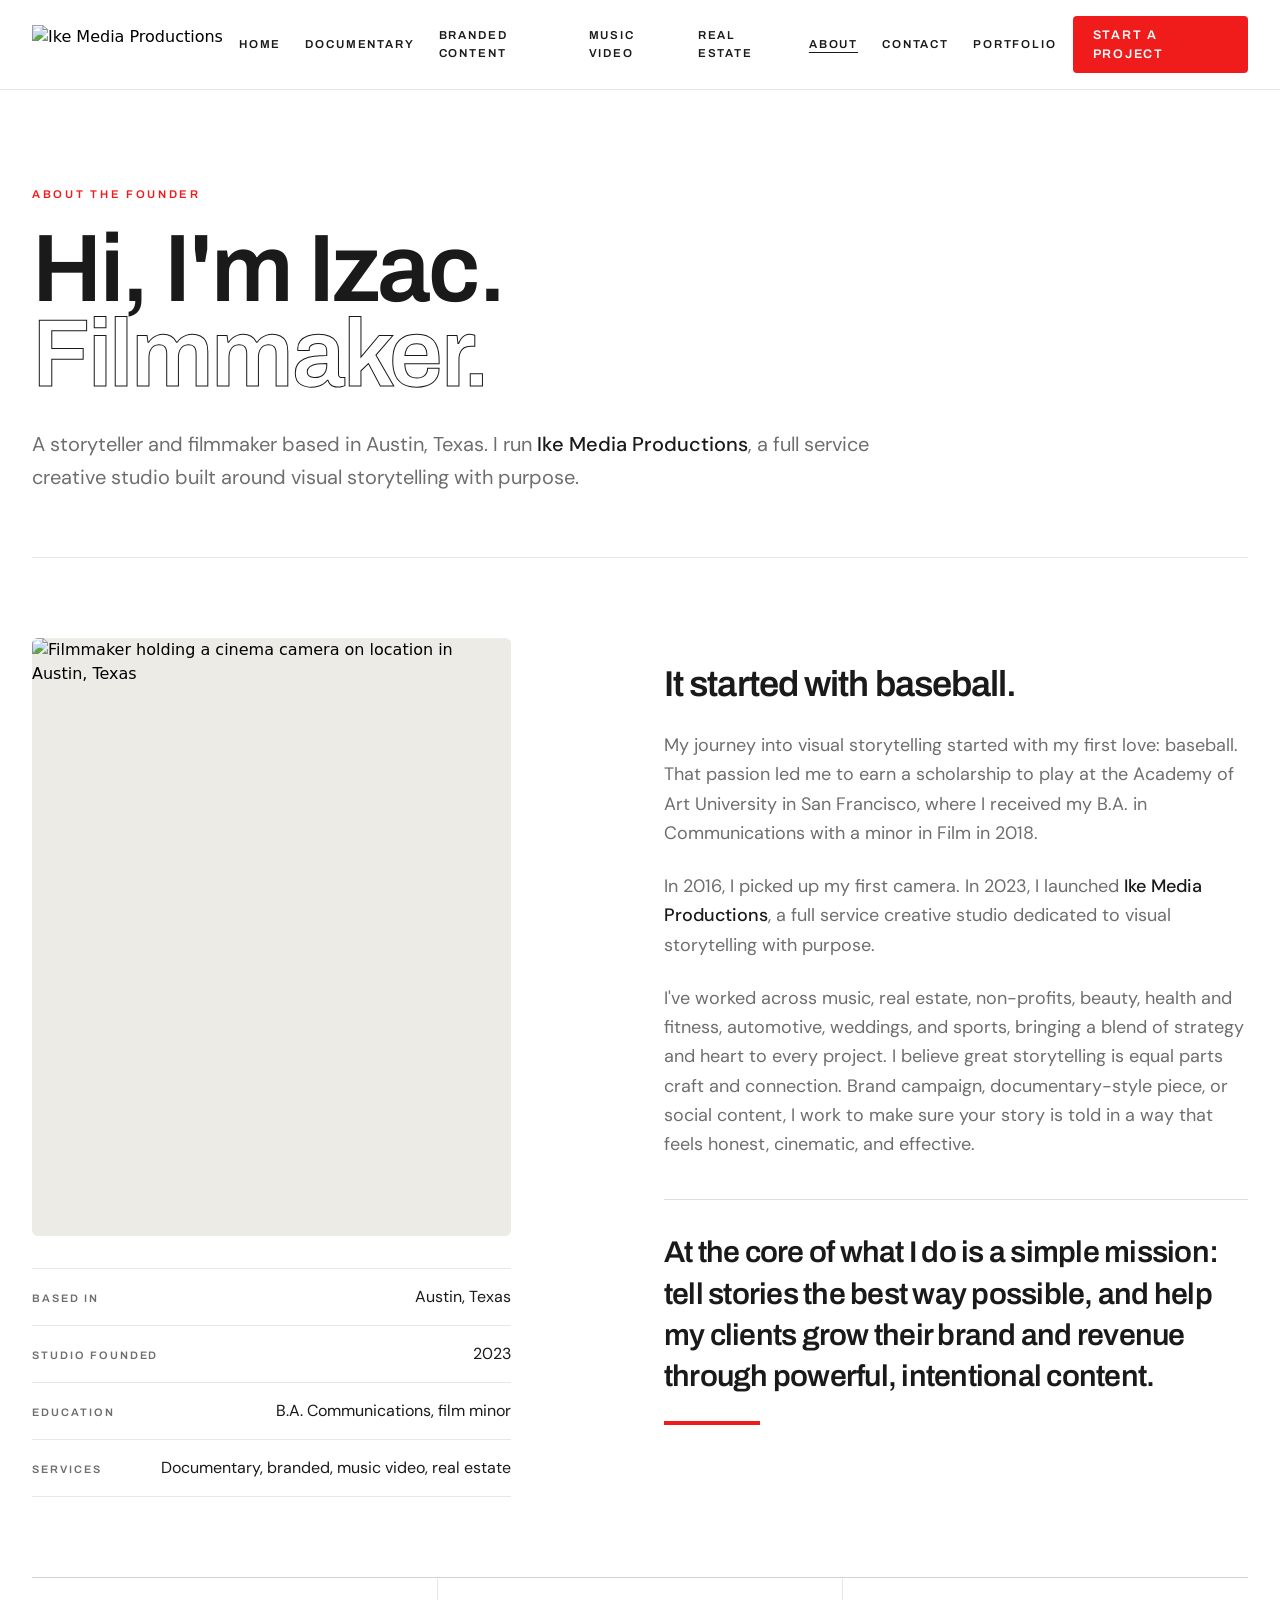
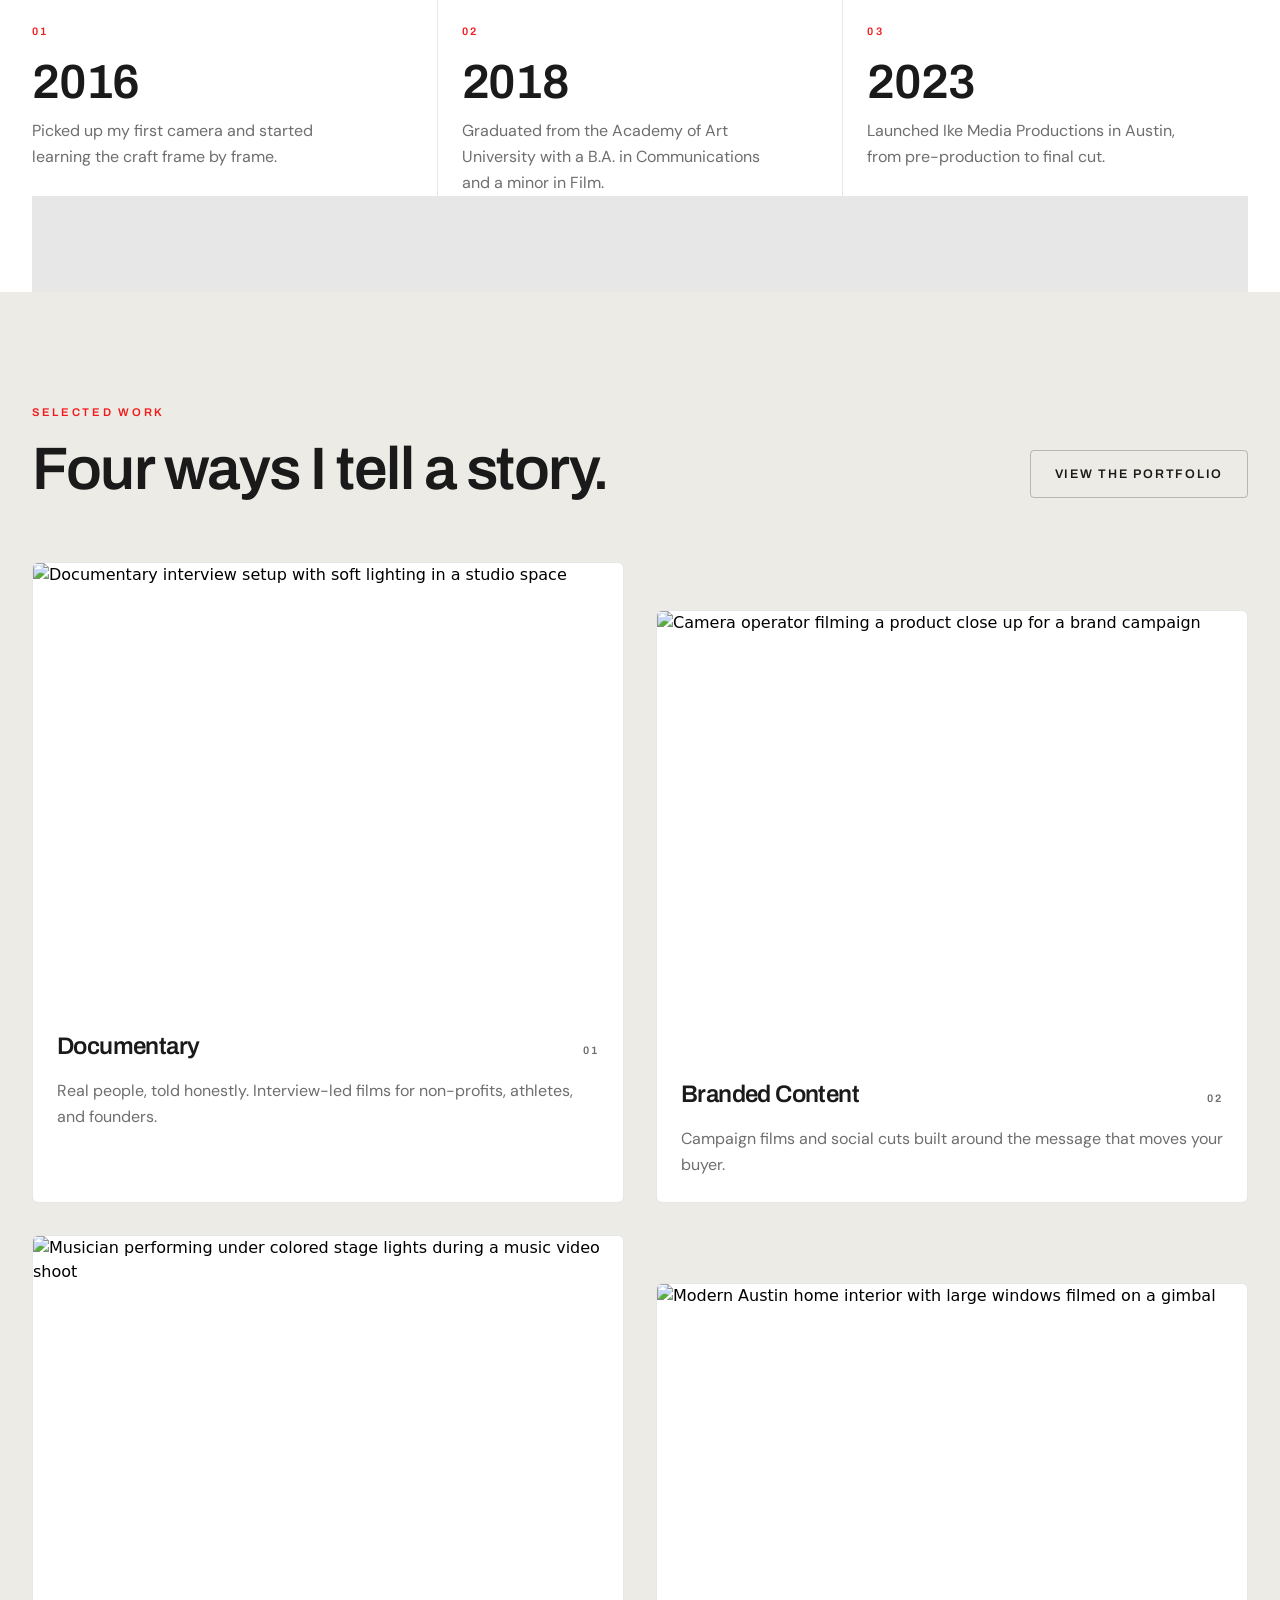
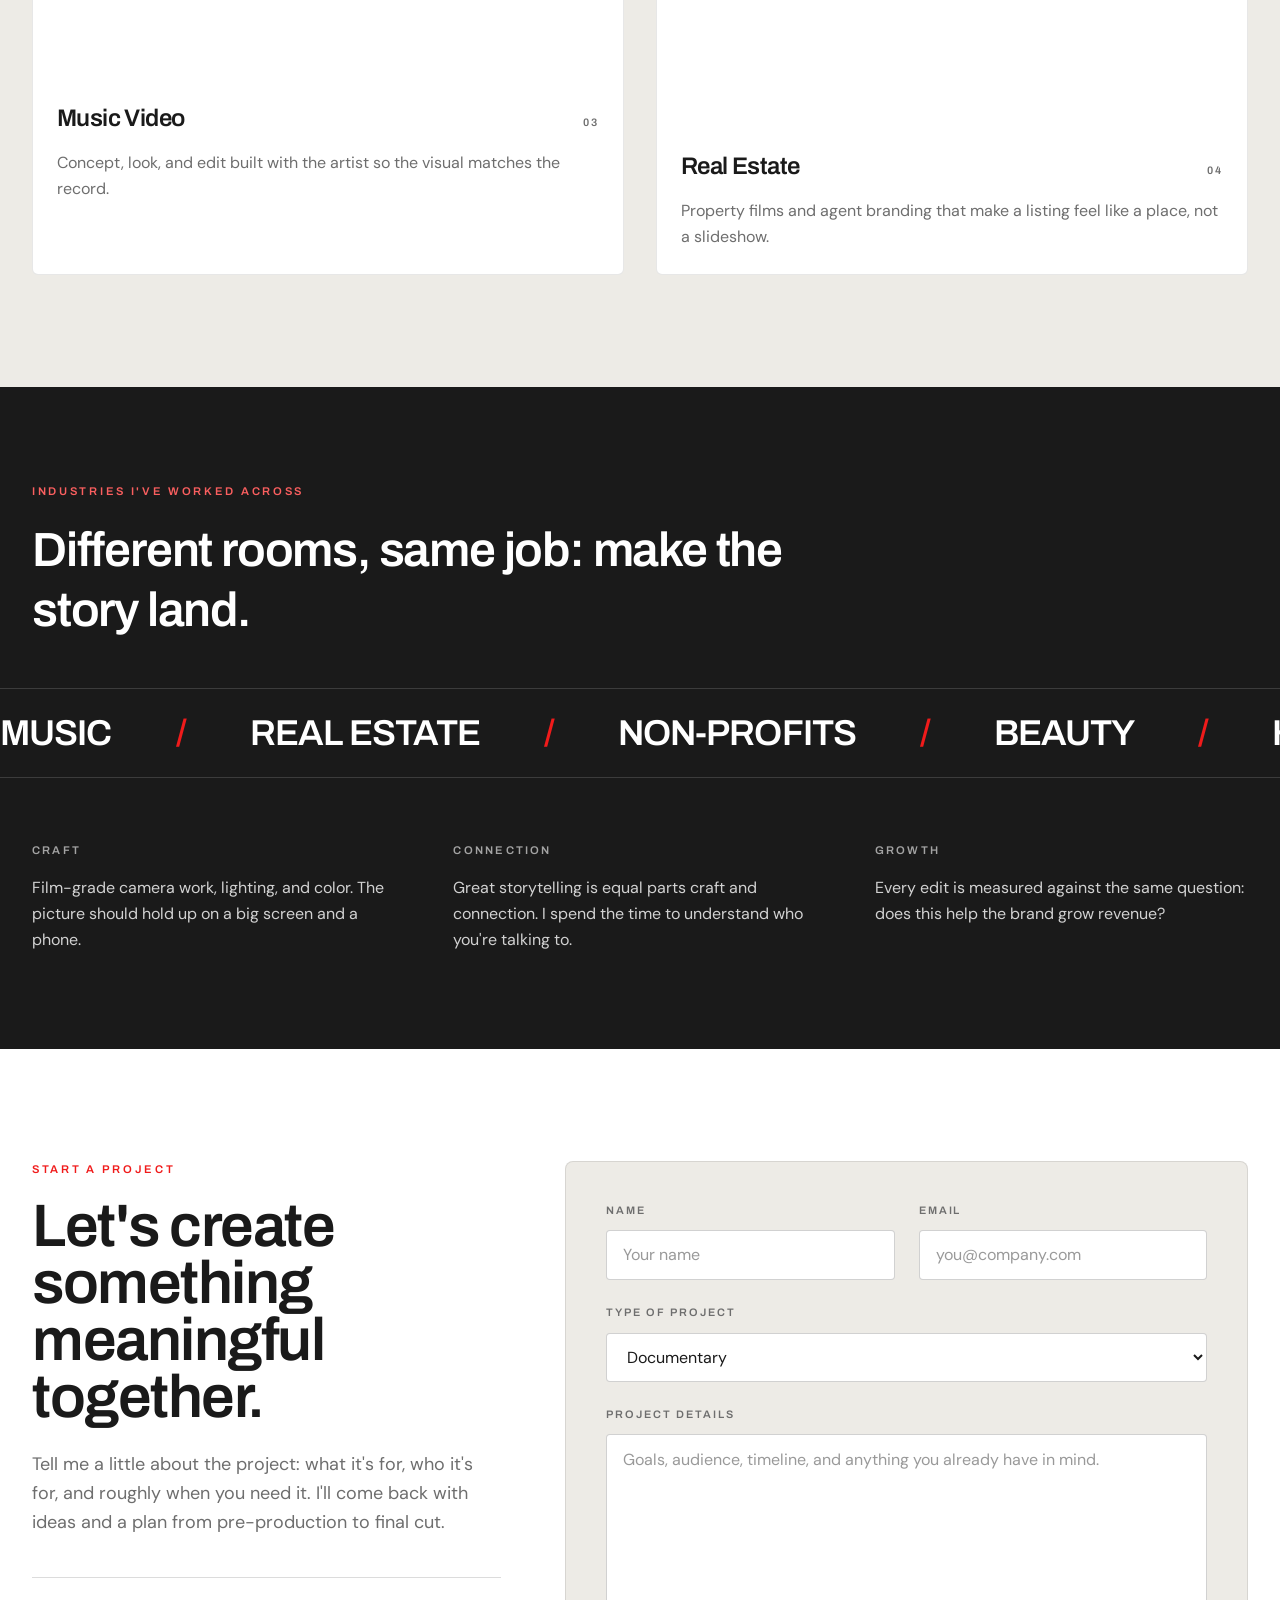
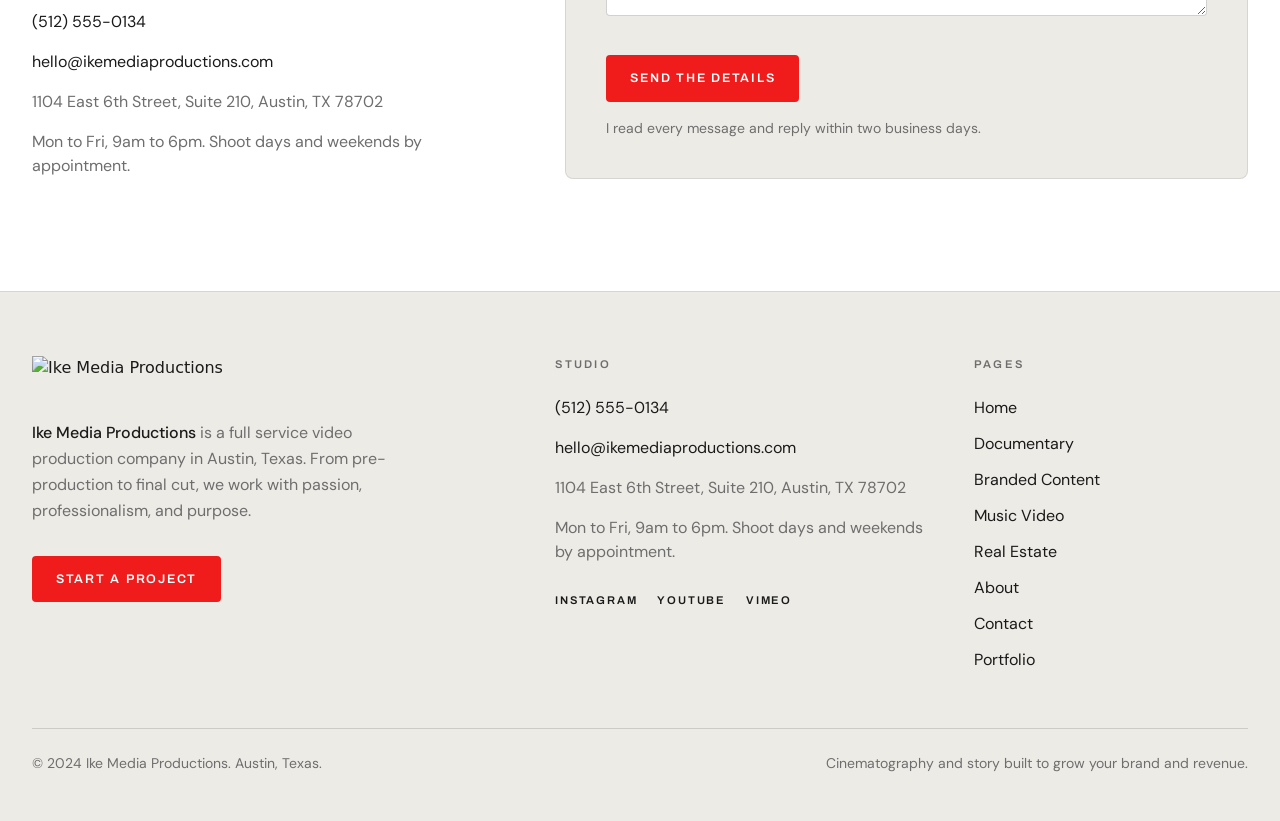
==== about.html @ 5ca8fba1 "Initial site generated by Tibly" ====
<!DOCTYPE html><html lang="en"><head>
<meta charset="utf-8"/>
<meta name="viewport" content="width=device-width, initial-scale=1"/>
<title>About Izac | Ike Media Productions</title>
<meta name="description" content="Meet Izac, the Austin filmmaker behind Ike Media Productions. From a baseball scholarship and a 2018 film degree to launching a full service video studio in 2023."/>
<link rel="canonical" href="https://ike-media-productions-653d.sites.tibly.ai/about"/>
<meta property="og:type" content="website"/>
<meta property="og:url" content="https://ike-media-productions-653d.sites.tibly.ai/about"/>
<meta property="og:site_name" content="Ike Media Productions"/>
<meta property="og:title" content="About Izac | Ike Media Productions"/>
<meta property="og:description" content="Meet Izac, the Austin filmmaker behind Ike Media Productions. From a baseball scholarship and a 2018 film degree to launching a full service video studio in 2023."/>
<meta name="twitter:card" content="summary_large_image"/>
<script type="application/ld+json" data-tibly-business="">{"@context":"https://schema.org","@type":"MediaOrganization","image":"https://br-winter-boat-ajcnusyq.storage.c-3.us-east-2.aws.neon.tech/tibly-site-media/sites/48767eb0-01b2-47ba-965e-753239d180d7/069274d611414bee5585e251de8fd75f.png","name":"Ike Media Productions","url":"https://ike-media-productions-653d.sites.tibly.ai/"}</script>
<link rel="icon" href="/favicon.svg" type="image/svg+xml"/>
<link rel="preconnect" href="https://fonts.googleapis.com"/>
<link rel="preconnect" href="https://fonts.gstatic.com" crossorigin=""/>
<link href="https://fonts.googleapis.com/css2?family=Archivo:wght@300;400;500;600;700;800&amp;family=DM+Sans:ital,wght@0,300;0,400;0,500;1,400&amp;display=swap" rel="stylesheet"/>
<style>details[open] > *:not(summary){animation:tibly-acc .35s ease}@keyframes tibly-acc{from{opacity:0;transform:translateY(-4px)}}</style>
<style>@media (prefers-reduced-motion:no-preference){.tibly-fx{opacity:0;transform:translateY(24px);transition:opacity .7s ease,transform .7s ease}.tibly-fx.tibly-fx-in{opacity:1;transform:none}}</style>
<script>addEventListener('DOMContentLoaded',function(){if(!('IntersectionObserver' in window))return;var io=new IntersectionObserver(function(es){es.forEach(function(en){if(en.isIntersecting){en.target.classList.add('tibly-fx-in');io.unobserve(en.target)}})},{rootMargin:'0px 0px -8% 0px'});document.querySelectorAll('section[data-block] > *').forEach(function(el){var p=getComputedStyle(el).position;if(p==='absolute'||p==='fixed')return;if(el.getBoundingClientRect().top>innerHeight){el.classList.add('tibly-fx');io.observe(el)}})});</script>
<style>.tibly-ba{position:relative;overflow:hidden;--ba:50%;cursor:ew-resize;touch-action:pan-y;user-select:none;-webkit-user-select:none}.tibly-ba>img{display:block;width:100%;height:100%;object-fit:cover}.tibly-ba .tibly-ba-before{position:absolute;inset:0;clip-path:inset(0 calc(100% - var(--ba)) 0 0)}.tibly-ba .tibly-ba-before img{display:block;width:100%;height:100%;object-fit:cover}.tibly-ba::after{content:'';position:absolute;top:0;bottom:0;left:var(--ba);width:2px;margin-left:-1px;background:#fff;box-shadow:0 0 6px rgba(0,0,0,.55);pointer-events:none;z-index:1}.tibly-ba::before{content:'';position:absolute;top:50%;left:var(--ba);width:44px;height:44px;transform:translate(-50%,-50%);border-radius:9999px;background:rgba(0,0,0,.75) url("data:image/svg+xml,%3Csvg%20xmlns='http://www.w3.org/2000/svg'%20viewBox='0%200%2024%2024'%20fill='%23fff'%3E%3Cpath%20d='M9%206l-6%206%206%206zM15%206l6%206-6%206z'/%3E%3C/svg%3E") center/22px 22px no-repeat;border:2px solid #fff;box-shadow:0 2px 8px rgba(0,0,0,.4);pointer-events:none;z-index:1}.tibly-ba input[type=range]{position:absolute;inset:0;width:100%;height:100%;margin:0;opacity:0;pointer-events:none;-webkit-appearance:none;appearance:none;z-index:2}[data-lightbox]{cursor:zoom-in}.tibly-lb{position:fixed;inset:0;z-index:9999;background:rgba(0,0,0,.92);display:flex;align-items:center;justify-content:center;cursor:zoom-out;padding:24px}.tibly-lb img{max-width:100%;max-height:100%;object-fit:contain}</style>
<script>document.addEventListener('input',function(e){var t=e.target;if(!t||t.type!=='range')return;var c=t.closest&&t.closest('.tibly-ba');if(c)c.style.setProperty('--ba',t.value+'%')});document.addEventListener('pointerdown',function(e){var c=e.target.closest&&e.target.closest('.tibly-ba');if(!c||e.button>0)return;e.preventDefault();var inp=c.querySelector('input[type=range]');var set=function(x){var r=c.getBoundingClientRect();if(!r.width)return;var p=Math.max(0,Math.min(100,(x-r.left)*100/r.width));c.style.setProperty('--ba',p+'%');if(inp)inp.value=Math.round(p)};set(e.clientX);var mv=function(ev){set(ev.clientX)};var up=function(){document.removeEventListener('pointermove',mv);document.removeEventListener('pointerup',up);document.removeEventListener('pointercancel',up)};document.addEventListener('pointermove',mv);document.addEventListener('pointerup',up);document.addEventListener('pointercancel',up)});document.addEventListener('click',function(e){var im=e.target.closest&&e.target.closest('[data-lightbox]');if(!im||!(im.currentSrc||im.src))return;e.preventDefault();var o=document.createElement('div');o.className='tibly-lb';var big=document.createElement('img');big.src=im.currentSrc||im.src;big.alt=im.alt||'';o.appendChild(big);o.addEventListener('click',function(){o.remove()});document.addEventListener('keydown',function esc(ev){if(ev.key==='Escape'){o.remove();document.removeEventListener('keydown',esc)}});document.body.appendChild(o)});document.addEventListener('click',function(e){var x=e.target.closest&&e.target.closest('[data-announce-close]');if(!x)return;var b=x.closest('[data-announce]');if(b){b.style.display='none';try{sessionStorage.setItem('tibly-announce','1')}catch(_){}}});addEventListener('DOMContentLoaded',function(){try{if(sessionStorage.getItem('tibly-announce')==='1'){var b=document.querySelector('[data-announce]');if(b)b.style.display='none'}}catch(_){}if('IntersectionObserver' in window&&!matchMedia('(prefers-reduced-motion:reduce)').matches){var els=document.querySelectorAll('[data-count]');if(els.length){var io=new IntersectionObserver(function(es){es.forEach(function(en){if(!en.isIntersecting)return;io.unobserve(en.target);var el=en.target,s=el.textContent||'',m=s.match(/[\d,]*\d(?:\.\d+)?/);if(!m)return;var raw=m[0],num=parseFloat(raw.replace(/,/g,''));if(!isFinite(num))return;if(!el.getAttribute('data-count'))el.setAttribute('data-count',s);var pre=s.slice(0,m.index),post=s.slice(m.index+raw.length),grp=raw.indexOf(',')>=0,dec=(raw.split('.')[1]||'').length,t0=performance.now();requestAnimationFrame(function tick(now){var p=Math.min((now-t0)/1400,1);p=1-Math.pow(1-p,3);var v=(num*p).toFixed(dec);if(grp)v=Number(v).toLocaleString('en-US',{minimumFractionDigits:dec});el.textContent=pre+v+post;if(p<1)requestAnimationFrame(tick)})})},{rootMargin:'0px 0px -10% 0px'});els.forEach(function(el){io.observe(el)})}}var badge=document.querySelector('[data-tibly-open]');if(badge){var src=document.querySelector('[data-tibly-field="hours"]');var txt=(src&&src.textContent||'').toLowerCase();var days=['sun','mon','tue','wed','thu','fri','sat'];var toMin=function(h,mm,ap){h=+h;mm=+(mm||0);if(ap==='pm'&&h!==12)h+=12;if(ap==='am'&&h===12)h=0;return h*60+mm};var spans=[];var re=/(sun|mon|tue|wed|thu|fri|sat|daily|every ?day)[a-z]*\s*(?:[-\u2013\u2014]\s*(sun|mon|tue|wed|thu|fri|sat)[a-z]*)?\s*:?\s*(\d{1,2})(?::(\d{2}))?\s*(am|pm)?\s*[-\u2013\u2014]\s*(\d{1,2})(?::(\d{2}))?\s*(am|pm)?/g,mm;while((mm=re.exec(txt))){var d1=mm[1].slice(0,3),d2=mm[2],ap1=mm[5]||(mm[8]==='pm'&&+mm[3]<=+mm[6]?'am':mm[8]),o=toMin(mm[3],mm[4],ap1),c=toMin(mm[6],mm[7],mm[8]);var from=d1==='dai'||d1==='eve'?0:days.indexOf(d1),to=d2?days.indexOf(d2.slice(0,3)):(d1==='dai'||d1==='eve'?6:from);if(from<0)continue;for(var d=from;;d=(d+1)%7){spans.push([d,o,c]);if(d===to)break}}if(spans.length){var now=new Date(),cur=now.getDay(),min=now.getHours()*60+now.getMinutes();var open=spans.some(function(s){return s[0]===cur&&min>=s[1]&&min<s[2]});badge.textContent=open?(badge.getAttribute('data-open-text')||'Open now'):(badge.getAttribute('data-closed-text')||'Closed now');badge.setAttribute('data-state',open?'open':'closed');badge.hidden=false}}});</script>
<style>header a[aria-current="page"]:not(:has(img,svg)){text-decoration:underline;text-underline-offset:4px;text-decoration-thickness:1px}</style>
<style>#nav-open~[class*="peer-checked:"][class*="fixed"]{min-height:100vh;min-height:100dvh}@media (prefers-reduced-motion:no-preference){label[for="nav-open"] span{transition:transform .3s ease,opacity .2s ease}header:has(#nav-open:checked) label[for="nav-open"]:not([aria-label="Close" i]) span:not(:has(span)):nth-of-type(1){transform:translateY(8px) rotate(45deg)}header:has(#nav-open:checked) label[for="nav-open"]:not([aria-label="Close" i]) span:not(:has(span)):nth-of-type(2){opacity:0}header:has(#nav-open:checked) label[for="nav-open"]:not([aria-label="Close" i]) span:not(:has(span)):nth-of-type(3){transform:translateY(-8px) rotate(-45deg)}#nav-open:checked~[class*="peer-checked:"]{animation:tibly-nav-in .25s ease}#nav-open:checked~[class*="peer-checked:"] label[for="nav-open"]{display:inline-block;animation:tibly-x-in .35s ease}@keyframes tibly-nav-in{from{opacity:0;transform:translateY(10px)}}@keyframes tibly-x-in{from{opacity:0;transform:rotate(-90deg) scale(.6)}}}</style>
<link rel="stylesheet" href="/styles.css?v=04655ba7"/>
</head>
<body>
<!-- block:header -->
<header class="sticky top-0 z-50 border-b border-ink/10 bg-white">
  <div class="mx-auto w-full max-w-7xl px-5 md:px-8">
    <input type="checkbox" id="nav-open" class="peer sr-only"/>

    <div class="flex items-center justify-between gap-4 py-4">
      <a class="shrink-0 transition-opacity duration-200 hover:opacity-70" href="/">
        <img data-tibly-logo="" src="https://br-winter-boat-ajcnusyq.storage.c-3.us-east-2.aws.neon.tech/tibly-site-media/sites/48767eb0-01b2-47ba-965e-753239d180d7/069274d611414bee5585e251de8fd75f.png" alt="Ike Media Productions" class="h-8 w-auto md:h-10"/>
      </a>

      <nav aria-label="Main" class="hidden items-center gap-x-3 md:flex lg:gap-x-6">
        <a class="font-display text-[0.62rem] font-semibold uppercase tracking-[0.16em] text-ink underline-offset-[6px] transition-colors duration-200 hover:text-brand-600 hover:underline lg:text-[0.72rem]" href="/">Home</a>
        <a class="font-display text-[0.62rem] font-semibold uppercase tracking-[0.16em] text-ink underline-offset-[6px] transition-colors duration-200 hover:text-brand-600 hover:underline lg:text-[0.72rem]" href="/documentary">Documentary</a>
        <a class="font-display text-[0.62rem] font-semibold uppercase tracking-[0.16em] text-ink underline-offset-[6px] transition-colors duration-200 hover:text-brand-600 hover:underline lg:text-[0.72rem]" href="/branded-content">Branded Content</a>
        <a class="font-display text-[0.62rem] font-semibold uppercase tracking-[0.16em] text-ink underline-offset-[6px] transition-colors duration-200 hover:text-brand-600 hover:underline lg:text-[0.72rem]" href="/gallery-musicvideo">Music Video</a>
        <a class="font-display text-[0.62rem] font-semibold uppercase tracking-[0.16em] text-ink underline-offset-[6px] transition-colors duration-200 hover:text-brand-600 hover:underline lg:text-[0.72rem]" href="/portfolio-realestate">Real Estate</a>
        <a aria-current="page" class="font-display text-[0.62rem] font-semibold uppercase tracking-[0.16em] text-ink underline-offset-[6px] transition-colors duration-200 hover:text-brand-600 hover:underline lg:text-[0.72rem]" href="/about">About</a>
        <a class="font-display text-[0.62rem] font-semibold uppercase tracking-[0.16em] text-ink underline-offset-[6px] transition-colors duration-200 hover:text-brand-600 hover:underline lg:text-[0.72rem]" href="/contact">Contact</a>
        <a class="font-display text-[0.62rem] font-semibold uppercase tracking-[0.16em] text-ink underline-offset-[6px] transition-colors duration-200 hover:text-brand-600 hover:underline lg:text-[0.72rem]" href="/portfolio">Portfolio</a>
      </nav>

      <a class="hidden lg:inline-flex btn px-5 py-2.5" href="/contact">Start a project</a>

      <label for="nav-open" class="-mr-2 cursor-pointer p-2 md:hidden" aria-label="Menu">
        <span class="block h-px w-7 bg-ink"></span>
        <span class="mt-[7px] block h-px w-7 bg-ink"></span>
        <span class="mt-[7px] block h-px w-7 bg-ink"></span>
      </label>
    </div>

    <div class="hidden flex-col bg-white peer-checked:flex md:hidden fixed inset-0 z-50 px-5 py-4">
      <div class="flex items-center justify-between gap-4">
        <a class="shrink-0" href="/">
          <img src="https://br-winter-boat-ajcnusyq.storage.c-3.us-east-2.aws.neon.tech/tibly-site-media/sites/48767eb0-01b2-47ba-965e-753239d180d7/069274d611414bee5585e251de8fd75f.png" alt="Ike Media Productions" class="h-8 w-auto"/>
        </a>
        <label for="nav-open" aria-label="Close" class="-mr-2 cursor-pointer p-2">
          <svg viewBox="0 0 24 24" class="h-7 w-7" fill="none" stroke="currentColor" stroke-width="1.4" aria-hidden="true">
            <path d="M5 5l14 14M19 5L5 19"></path>
          </svg>
        </label>
      </div>

      <nav aria-label="Mobile" class="mt-10 flex flex-1 flex-col gap-5 overflow-y-auto">
        <a class="font-display text-3xl font-semibold tracking-tight text-ink" href="/">Home</a>
        <a class="font-display text-3xl font-semibold tracking-tight text-ink" href="/documentary">Documentary</a>
        <a class="font-display text-3xl font-semibold tracking-tight text-ink" href="/branded-content">Branded Content</a>
        <a class="font-display text-3xl font-semibold tracking-tight text-ink" href="/gallery-musicvideo">Music Video</a>
        <a class="font-display text-3xl font-semibold tracking-tight text-ink" href="/portfolio-realestate">Real Estate</a>
        <a aria-current="page" class="font-display text-3xl font-semibold tracking-tight text-ink" href="/about">About</a>
        <a class="font-display text-3xl font-semibold tracking-tight text-ink" href="/contact">Contact</a>
        <a class="font-display text-3xl font-semibold tracking-tight text-ink" href="/portfolio">Portfolio</a>
      </nav>

      <a class="btn mt-6 w-full" href="/contact">Start a project</a>
    </div>
  </div>
</header>
<!-- /block:header -->
<!-- block:about-strip -->
<section class="bg-white" data-block="about-strip">
  <div class="mx-auto w-full max-w-7xl px-5 md:px-8">

    <div class="border-b border-ink/10 pt-14 pb-12 md:pt-24 md:pb-16">
      <p class="font-display text-[0.7rem] font-semibold uppercase tracking-[0.24em] text-brand-500">About the founder</p>
      <h1 class="mt-6 font-display text-5xl font-semibold leading-[0.88] tracking-tight text-ink md:text-8xl">
        Hi, I&#39;m Izac.
        <span class="block text-transparent [-webkit-text-stroke:1px_var(--color-ink)]">Filmmaker.</span>
      </h1>
      <p class="mt-8 max-w-prose font-body text-lg leading-relaxed text-muted md:text-xl">
        A storyteller and filmmaker based in Austin, Texas. I run
        <span data-tibly-field="business-name" class="font-medium text-ink">Ike Media Productions</span>,
        a full service creative studio built around visual storytelling with purpose.
      </p>
    </div>

    <div class="grid grid-cols-1 gap-12 py-14 md:grid-cols-12 md:gap-12 md:py-20">
      <div class="md:col-span-5">
        <div class="overflow-hidden rounded-card bg-surface">
          <img src="https://br-winter-boat-ajcnusyq.storage.c-3.us-east-2.aws.neon.tech/tibly-site-media/sites/48767eb0-01b2-47ba-965e-753239d180d7/71ecc88b3b378d9622ce0a713738556d.jpg" alt="Filmmaker holding a cinema camera on location in Austin, Texas" class="h-full w-full object-cover aspect-[4/5] animate-kenburns"/>
        </div>

        <dl class="mt-8 divide-y divide-ink/10 border-y border-ink/10 font-body text-base">
          <div class="flex items-baseline justify-between gap-6 py-4">
            <dt class="font-display text-[0.68rem] font-semibold uppercase tracking-[0.18em] text-muted">Based in</dt>
            <dd class="text-right text-ink">Austin, Texas</dd>
          </div>
          <div class="flex items-baseline justify-between gap-6 py-4">
            <dt class="font-display text-[0.68rem] font-semibold uppercase tracking-[0.18em] text-muted">Studio founded</dt>
            <dd class="text-right text-ink">2023</dd>
          </div>
          <div class="flex items-baseline justify-between gap-6 py-4">
            <dt class="font-display text-[0.68rem] font-semibold uppercase tracking-[0.18em] text-muted">Education</dt>
            <dd class="text-right text-ink">B.A. Communications, film minor</dd>
          </div>
          <div class="flex items-baseline justify-between gap-6 py-4">
            <dt class="font-display text-[0.68rem] font-semibold uppercase tracking-[0.18em] text-muted">Services</dt>
            <dd class="text-right text-ink">Documentary, branded, music video, real estate</dd>
          </div>
        </dl>
      </div>

      <div class="md:col-span-6 md:col-start-7 md:pt-6">
        <h2 class="font-display text-3xl font-semibold leading-tight tracking-tight text-ink md:text-4xl">
          It started with baseball.
        </h2>
        <div class="mt-6 space-y-6 font-body text-lg leading-relaxed text-muted">
          <p>
            My journey into visual storytelling started with my first love: baseball. That passion led me to earn
            a scholarship to play at the Academy of Art University in San Francisco, where I received my B.A. in
            Communications with a minor in Film in 2018.
          </p>
          <p>
            In 2016, I picked up my first camera. In 2023, I launched
            <span data-tibly-field="business-name" class="font-medium text-ink">Ike Media Productions</span>,
            a full service creative studio dedicated to visual storytelling with purpose.
          </p>
          <p>
            I&#39;ve worked across music, real estate, non-profits, beauty, health and fitness, automotive, weddings,
            and sports, bringing a blend of strategy and heart to every project. I believe great storytelling is
            equal parts craft and connection. Brand campaign, documentary-style piece, or social content, I work
            to make sure your story is told in a way that feels honest, cinematic, and effective.
          </p>
        </div>

        <div class="mt-10 border-t border-ink/15 pt-8">
          <p class="font-display text-2xl font-semibold leading-snug tracking-tight text-ink md:text-3xl">
            At the core of what I do is a simple mission: tell stories the best way possible, and help my clients
            grow their brand and revenue through powerful, intentional content.
          </p>
          <div class="mt-6 h-1 w-24 bg-brand-500"></div>
        </div>
      </div>
    </div>

    <div class="grid grid-cols-1 gap-px border-t border-ink/10 bg-ink/10 pb-16 sm:grid-cols-3 md:pb-24">
      <div class="bg-white pt-8 pr-6 sm:pt-10">
        <span class="font-display text-[0.68rem] font-semibold uppercase tracking-[0.2em] text-brand-500">01</span>
        <p class="mt-4 font-display text-4xl font-semibold tracking-tight text-ink md:text-5xl">2016</p>
        <p class="mt-3 max-w-xs font-body text-base leading-relaxed text-muted">Picked up my first camera and started learning the craft frame by frame.</p>
      </div>
      <div class="bg-white pt-8 sm:pl-6 sm:pr-6 sm:pt-10">
        <span class="font-display text-[0.68rem] font-semibold uppercase tracking-[0.2em] text-brand-500">02</span>
        <p class="mt-4 font-display text-4xl font-semibold tracking-tight text-ink md:text-5xl">2018</p>
        <p class="mt-3 max-w-xs font-body text-base leading-relaxed text-muted">Graduated from the Academy of Art University with a B.A. in Communications and a minor in Film.</p>
      </div>
      <div class="bg-white pt-8 sm:pl-6 sm:pt-10">
        <span class="font-display text-[0.68rem] font-semibold uppercase tracking-[0.2em] text-brand-500">03</span>
        <p class="mt-4 font-display text-4xl font-semibold tracking-tight text-ink md:text-5xl">2023</p>
        <p class="mt-3 max-w-xs font-body text-base leading-relaxed text-muted">Launched Ike Media Productions in Austin, from pre-production to final cut.</p>
      </div>
    </div>

  </div>
</section>
<!-- /block:about-strip -->
<!-- block:selected-work -->
<section class="bg-surface py-16 md:py-28" data-block="selected-work">
  <div class="mx-auto w-full max-w-7xl px-5 md:px-8">
    <div class="flex flex-col gap-6 md:flex-row md:items-end md:justify-between">
      <div>
        <p class="font-display text-[0.7rem] font-semibold uppercase tracking-[0.24em] text-brand-500">Selected work</p>
        <h2 class="mt-5 max-w-2xl font-display text-4xl font-semibold leading-[0.95] tracking-tight text-ink md:text-6xl">
          Four ways I tell a story.
        </h2>
      </div>
      <a class="btn-secondary self-start md:self-auto" href="/portfolio">View the portfolio</a>
    </div>

    <div class="mt-12 grid grid-cols-1 gap-6 sm:grid-cols-2 md:mt-16 md:gap-8">

      <a class="group card bg-white" href="/documentary">
        <div class="overflow-hidden">
          <img src="https://br-winter-boat-ajcnusyq.storage.c-3.us-east-2.aws.neon.tech/tibly-site-media/sites/48767eb0-01b2-47ba-965e-753239d180d7/33dd8379db81763e704c6d30b57e7538.jpg" alt="Documentary interview setup with soft lighting in a studio space" class="aspect-[4/3] w-full object-cover transition-transform duration-500 group-hover:scale-105"/>
        </div>
        <div class="flex items-baseline justify-between gap-4 p-6">
          <h3 class="font-display text-2xl font-semibold tracking-tight text-ink transition-colors duration-200 group-hover:text-brand-600">Documentary</h3>
          <span class="font-display text-[0.68rem] font-semibold uppercase tracking-[0.18em] text-muted">01</span>
        </div>
        <p class="-mt-2 px-6 pb-6 font-body text-base leading-relaxed text-muted">Real people, told honestly. Interview-led films for non-profits, athletes, and founders.</p>
      </a>

      <a class="group card bg-white sm:mt-12" href="/branded-content">
        <div class="overflow-hidden">
          <img src="https://br-winter-boat-ajcnusyq.storage.c-3.us-east-2.aws.neon.tech/tibly-site-media/sites/48767eb0-01b2-47ba-965e-753239d180d7/6b0488b8f0f1a97aa8bae3be80c38876.jpg" alt="Camera operator filming a product close up for a brand campaign" class="aspect-[4/3] w-full object-cover transition-transform duration-500 group-hover:scale-105"/>
        </div>
        <div class="flex items-baseline justify-between gap-4 p-6">
          <h3 class="font-display text-2xl font-semibold tracking-tight text-ink transition-colors duration-200 group-hover:text-brand-600">Branded Content</h3>
          <span class="font-display text-[0.68rem] font-semibold uppercase tracking-[0.18em] text-muted">02</span>
        </div>
        <p class="-mt-2 px-6 pb-6 font-body text-base leading-relaxed text-muted">Campaign films and social cuts built around the message that moves your buyer.</p>
      </a>

      <a class="group card bg-white" href="/gallery-musicvideo">
        <div class="overflow-hidden">
          <img src="https://br-winter-boat-ajcnusyq.storage.c-3.us-east-2.aws.neon.tech/tibly-site-media/sites/48767eb0-01b2-47ba-965e-753239d180d7/71ecc88b3b378d9622ce0a713738556d.jpg" alt="Musician performing under colored stage lights during a music video shoot" class="aspect-[4/3] w-full object-cover transition-transform duration-500 group-hover:scale-105"/>
        </div>
        <div class="flex items-baseline justify-between gap-4 p-6">
          <h3 class="font-display text-2xl font-semibold tracking-tight text-ink transition-colors duration-200 group-hover:text-brand-600">Music Video</h3>
          <span class="font-display text-[0.68rem] font-semibold uppercase tracking-[0.18em] text-muted">03</span>
        </div>
        <p class="-mt-2 px-6 pb-6 font-body text-base leading-relaxed text-muted">Concept, look, and edit built with the artist so the visual matches the record.</p>
      </a>

      <a class="group card bg-white sm:mt-12" href="/portfolio-realestate">
        <div class="overflow-hidden">
          <img src="https://images.unsplash.com/photo-1600585154340-be6161a56a0c?auto=format&amp;fit=crop&amp;w=1200&amp;q=60" alt="Modern Austin home interior with large windows filmed on a gimbal" class="aspect-[4/3] w-full object-cover transition-transform duration-500 group-hover:scale-105"/>
        </div>
        <div class="flex items-baseline justify-between gap-4 p-6">
          <h3 class="font-display text-2xl font-semibold tracking-tight text-ink transition-colors duration-200 group-hover:text-brand-600">Real Estate</h3>
          <span class="font-display text-[0.68rem] font-semibold uppercase tracking-[0.18em] text-muted">04</span>
        </div>
        <p class="-mt-2 px-6 pb-6 font-body text-base leading-relaxed text-muted">Property films and agent branding that make a listing feel like a place, not a slideshow.</p>
      </a>

    </div>
  </div>
</section>
<!-- /block:selected-work -->
<!-- block:clients-strip -->
<section class="overflow-hidden bg-ink py-16 text-white md:py-24" data-block="clients-strip">
  <div class="mx-auto w-full max-w-7xl px-5 md:px-8">
    <p class="font-display text-[0.7rem] font-semibold uppercase tracking-[0.24em] text-brand-400">Industries I&#39;ve worked across</p>
    <h2 class="mt-5 max-w-3xl font-display text-3xl font-semibold leading-tight tracking-tight md:text-5xl">
      Different rooms, same job: make the story land.
    </h2>
  </div>

  <div class="mt-12 overflow-hidden border-y border-white/15 py-6">
    <div class="flex w-max animate-marquee items-center">
      <div class="flex shrink-0 items-center gap-10 pr-10 font-display text-2xl font-semibold uppercase tracking-tight md:gap-16 md:pr-16 md:text-4xl">
        <span>Music</span><span class="text-brand-500">/</span>
        <span>Real Estate</span><span class="text-brand-500">/</span>
        <span>Non-Profits</span><span class="text-brand-500">/</span>
        <span>Beauty</span><span class="text-brand-500">/</span>
        <span>Health &amp; Fitness</span><span class="text-brand-500">/</span>
        <span>Automotive</span><span class="text-brand-500">/</span>
        <span>Weddings</span><span class="text-brand-500">/</span>
        <span>Sports</span><span class="text-brand-500">/</span>
      </div>
      <div class="flex shrink-0 items-center gap-10 pr-10 font-display text-2xl font-semibold uppercase tracking-tight md:gap-16 md:pr-16 md:text-4xl" aria-hidden="true">
        <span>Music</span><span class="text-brand-500">/</span>
        <span>Real Estate</span><span class="text-brand-500">/</span>
        <span>Non-Profits</span><span class="text-brand-500">/</span>
        <span>Beauty</span><span class="text-brand-500">/</span>
        <span>Health &amp; Fitness</span><span class="text-brand-500">/</span>
        <span>Automotive</span><span class="text-brand-500">/</span>
        <span>Weddings</span><span class="text-brand-500">/</span>
        <span>Sports</span><span class="text-brand-500">/</span>
      </div>
    </div>
  </div>

  <div class="mx-auto mt-12 w-full max-w-7xl px-5 md:mt-16 md:px-8">
    <div class="grid grid-cols-1 gap-10 md:grid-cols-3 md:gap-12">
      <div>
        <h3 class="font-display text-[0.7rem] font-semibold uppercase tracking-[0.2em] text-white/60">Craft</h3>
        <p class="mt-4 font-body text-base leading-relaxed text-white/80">Film-grade camera work, lighting, and color. The picture should hold up on a big screen and a phone.</p>
      </div>
      <div>
        <h3 class="font-display text-[0.7rem] font-semibold uppercase tracking-[0.2em] text-white/60">Connection</h3>
        <p class="mt-4 font-body text-base leading-relaxed text-white/80">Great storytelling is equal parts craft and connection. I spend the time to understand who you&#39;re talking to.</p>
      </div>
      <div>
        <h3 class="font-display text-[0.7rem] font-semibold uppercase tracking-[0.2em] text-white/60">Growth</h3>
        <p class="mt-4 font-body text-base leading-relaxed text-white/80">Every edit is measured against the same question: does this help the brand grow revenue?</p>
      </div>
    </div>
  </div>
</section>
<!-- /block:clients-strip -->
<!-- block:inquiry-cta -->
<section class="bg-white py-16 md:py-28" data-block="inquiry-cta">
  <div class="mx-auto w-full max-w-7xl px-5 md:px-8">
    <div class="grid grid-cols-1 gap-12 md:grid-cols-12 md:gap-16">

      <div class="md:col-span-5">
        <p class="font-display text-[0.7rem] font-semibold uppercase tracking-[0.24em] text-brand-500">Start a project</p>
        <h2 class="mt-5 font-display text-4xl font-semibold leading-[0.95] tracking-tight text-ink md:text-6xl">
          Let&#39;s create something meaningful together.
        </h2>
        <p class="mt-6 max-w-prose font-body text-lg leading-relaxed text-muted">
          Tell me a little about the project: what it&#39;s for, who it&#39;s for, and roughly when you need it.
          I&#39;ll come back with ideas and a plan from pre-production to final cut.
        </p>

        <ul class="mt-10 space-y-4 border-t border-ink/15 pt-8 font-body text-base text-ink">
          <li>
            <a class="inline-block underline-offset-4 transition-colors duration-200 hover:text-brand-600 hover:underline" href="tel:+15125550134">
              <span data-tibly-field="phone">(512) 555-0134</span>
            </a>
          </li>
          <li>
            <a class="inline-block break-words underline-offset-4 transition-colors duration-200 hover:text-brand-600 hover:underline" href="mailto:hello@ikemediaproductions.com">
              <span data-tibly-field="email">hello@ikemediaproductions.com</span>
            </a>
          </li>
          <li><span data-tibly-field="address" class="block text-muted">1104 East 6th Street, Suite 210, Austin, TX 78702</span></li>
          <li class="flex flex-wrap items-center gap-3">
            <span data-tibly-field="hours" class="text-muted">Mon to Fri, 9am to 6pm. Shoot days and weekends by appointment.</span>
            <span data-tibly-open="" hidden="" class="rounded-btn border border-ink/20 px-2.5 py-1 font-display text-[0.62rem] font-semibold uppercase tracking-[0.16em] text-muted data-[state=open]:border-brand-500 data-[state=open]:text-brand-600"></span>
          </li>
        </ul>
      </div>

      <div class="md:col-span-7">
        <form method="POST" action="/api/public/site-forms" class="rounded-panel border border-ink/10 bg-surface p-6 md:p-10">
          <input type="hidden" name="_page" value="/about"/>
          <input type="text" name="_gotcha" class="hidden" tabindex="-1" autocomplete="off" aria-hidden="true"/>

          <div class="grid grid-cols-1 gap-6 sm:grid-cols-2">
            <div>
              <label for="name" class="block font-display text-[0.68rem] font-semibold uppercase tracking-[0.18em] text-muted">Name</label>
              <input id="name" name="name" type="text" required="" autocomplete="name" class="mt-3 w-full rounded-btn border border-ink/20 bg-white px-4 py-3 font-body text-base text-ink transition-colors duration-200 placeholder:text-muted/70 focus:border-brand-500 focus:outline-2 focus:outline-offset-2 focus:outline-brand-500" placeholder="Your name"/>
            </div>
            <div>
              <label for="email" class="block font-display text-[0.68rem] font-semibold uppercase tracking-[0.18em] text-muted">Email</label>
              <input id="email" name="email" type="email" required="" autocomplete="email" class="mt-3 w-full rounded-btn border border-ink/20 bg-white px-4 py-3 font-body text-base text-ink transition-colors duration-200 placeholder:text-muted/70 focus:border-brand-500 focus:outline-2 focus:outline-offset-2 focus:outline-brand-500" placeholder="you@company.com"/>
            </div>
          </div>

          <div class="mt-6">
            <label for="project" class="block font-display text-[0.68rem] font-semibold uppercase tracking-[0.18em] text-muted">Type of project</label>
            <select id="project" name="project" class="mt-3 w-full rounded-btn border border-ink/20 bg-white px-4 py-3 font-body text-base text-ink transition-colors duration-200 focus:border-brand-500 focus:outline-2 focus:outline-offset-2 focus:outline-brand-500">
              <option>Documentary</option>
              <option>Branded content</option>
              <option>Music video</option>
              <option>Real estate video</option>
              <option>Something else</option>
            </select>
          </div>

          <div class="mt-6">
            <label for="message" class="block font-display text-[0.68rem] font-semibold uppercase tracking-[0.18em] text-muted">Project details</label>
            <textarea id="message" name="message" rows="6" required="" class="mt-3 w-full rounded-btn border border-ink/20 bg-white px-4 py-3 font-body text-base leading-relaxed text-ink transition-colors duration-200 placeholder:text-muted/70 focus:border-brand-500 focus:outline-2 focus:outline-offset-2 focus:outline-brand-500" placeholder="Goals, audience, timeline, and anything you already have in mind."></textarea>
          </div>

          <button type="submit" class="btn mt-8 w-full sm:w-auto">Send the details</button>
          <p class="mt-4 font-body text-sm text-muted">I read every message and reply within two business days.</p>
        </form>
      </div>

    </div>
  </div>
</section>
<!-- /block:inquiry-cta -->
<!-- block:footer -->
<footer class="border-t border-ink/10 bg-surface pt-16 pb-24 text-ink md:pb-12">
  <div class="mx-auto w-full max-w-7xl px-5 md:px-8">
    <div class="grid grid-cols-1 gap-12 md:grid-cols-12 md:gap-10">

      <div class="md:col-span-5">
        <img src="https://br-winter-boat-ajcnusyq.storage.c-3.us-east-2.aws.neon.tech/tibly-site-media/sites/48767eb0-01b2-47ba-965e-753239d180d7/069274d611414bee5585e251de8fd75f.png" alt="Ike Media Productions" class="h-10 w-auto"/>
        <p class="mt-6 max-w-sm font-body text-base leading-relaxed text-muted">
          <span data-tibly-field="business-name" class="font-medium text-ink">Ike Media Productions</span> is a full service video production company in Austin, Texas. From pre-production to final cut, we work with passion, professionalism, and purpose.
        </p>
        <a class="btn mt-8" href="/contact">Start a project</a>
      </div>

      <div class="md:col-span-4">
        <h2 class="font-display text-[0.7rem] font-semibold uppercase tracking-[0.2em] text-muted">Studio</h2>
        <ul class="mt-6 space-y-4 font-body text-base text-ink">
          <li>
            <a class="inline-block underline-offset-4 transition-colors duration-200 hover:text-brand-600 hover:underline" href="tel:+15125550134">
              <span data-tibly-field="phone">(512) 555-0134</span>
            </a>
          </li>
          <li>
            <a class="inline-block break-words underline-offset-4 transition-colors duration-200 hover:text-brand-600 hover:underline" href="mailto:hello@ikemediaproductions.com">
              <span data-tibly-field="email">hello@ikemediaproductions.com</span>
            </a>
          </li>
          <li>
            <span data-tibly-field="address" class="block text-muted">1104 East 6th Street, Suite 210, Austin, TX 78702</span>
          </li>
          <li>
            <span data-tibly-field="hours" class="block text-muted">Mon to Fri, 9am to 6pm. Shoot days and weekends by appointment.</span>
          </li>
        </ul>

        <div data-tibly-field="links" class="mt-7 flex flex-wrap gap-x-5 gap-y-3">
          <a class="font-display text-[0.7rem] font-semibold uppercase tracking-[0.16em] text-ink underline-offset-4 transition-colors duration-200 hover:text-brand-600 hover:underline" href="https://instagram.com">Instagram</a>
          <a class="font-display text-[0.7rem] font-semibold uppercase tracking-[0.16em] text-ink underline-offset-4 transition-colors duration-200 hover:text-brand-600 hover:underline" href="https://youtube.com">YouTube</a>
          <a class="font-display text-[0.7rem] font-semibold uppercase tracking-[0.16em] text-ink underline-offset-4 transition-colors duration-200 hover:text-brand-600 hover:underline" href="https://vimeo.com">Vimeo</a>
        </div>
      </div>

      <nav aria-label="Footer" class="md:col-span-3">
        <h2 class="font-display text-[0.7rem] font-semibold uppercase tracking-[0.2em] text-muted">Pages</h2>
        <ul class="mt-6 grid grid-cols-2 gap-x-6 gap-y-3 font-body text-base md:grid-cols-1">
          <li><a class="underline-offset-4 transition-colors duration-200 hover:text-brand-600 hover:underline" href="/">Home</a></li>
          <li><a class="underline-offset-4 transition-colors duration-200 hover:text-brand-600 hover:underline" href="/documentary">Documentary</a></li>
          <li><a class="underline-offset-4 transition-colors duration-200 hover:text-brand-600 hover:underline" href="/branded-content">Branded Content</a></li>
          <li><a class="underline-offset-4 transition-colors duration-200 hover:text-brand-600 hover:underline" href="/gallery-musicvideo">Music Video</a></li>
          <li><a class="underline-offset-4 transition-colors duration-200 hover:text-brand-600 hover:underline" href="/portfolio-realestate">Real Estate</a></li>
          <li><a class="underline-offset-4 transition-colors duration-200 hover:text-brand-600 hover:underline" href="/about">About</a></li>
          <li><a class="underline-offset-4 transition-colors duration-200 hover:text-brand-600 hover:underline" href="/contact">Contact</a></li>
          <li><a class="underline-offset-4 transition-colors duration-200 hover:text-brand-600 hover:underline" href="/portfolio">Portfolio</a></li>
        </ul>
      </nav>
    </div>

    <div class="mt-14 flex flex-col gap-3 border-t border-ink/15 pt-6 font-body text-sm text-muted md:flex-row md:items-center md:justify-between">
      <p>© 2024 <span data-tibly-field="business-name">Ike Media Productions</span>. Austin, Texas.</p>
      <p class="max-w-md md:text-right">Cinematography and story built to grow your brand and revenue.</p>
    </div>
  </div>

  <div class="fixed inset-x-0 bottom-0 z-40 md:hidden">
    <a class="flex w-full items-center justify-center gap-2 bg-brand-500 px-5 py-4 font-display text-sm font-semibold uppercase tracking-[0.14em] text-white transition-colors duration-200 active:bg-brand-700" href="tel:+15125550134">
      <svg viewBox="0 0 24 24" class="h-4 w-4" fill="none" stroke="currentColor" stroke-width="1.6" aria-hidden="true">
        <path d="M4 4h4l2 5-2.5 1.5a11 11 0 006 6L15 14l5 2v4a15 15 0 01-16-16z"></path>
      </svg>
      <span>Call</span>
      <span data-tibly-field="phone">(512) 555-0134</span>
    </a>
  </div>
</footer>
<!-- /block:footer -->
  <script async="" src="https://api.tibly.ai/widget/v1.js"></script>


</body></html>
---- styles.css ----
/*! tailwindcss v4.3.2 | MIT License | https://tailwindcss.com */
@layer properties{@supports (((-webkit-hyphens:none)) and (not (margin-trim:inline))) or ((-moz-orient:inline) and (not (color:rgb(from red r g b)))){*,:before,:after,::backdrop{--tw-scroll-snap-strictness:proximity;--tw-space-y-reverse:0;--tw-divide-y-reverse:0;--tw-border-style:solid;--tw-leading:initial;--tw-font-weight:initial;--tw-tracking:initial;--tw-outline-style:solid;--tw-duration:initial;--tw-translate-x:0;--tw-translate-y:0;--tw-translate-z:0;--tw-scale-x:1;--tw-scale-y:1;--tw-scale-z:1;--tw-shadow:0 0 #0000;--tw-shadow-color:initial;--tw-shadow-alpha:100%;--tw-inset-shadow:0 0 #0000;--tw-inset-shadow-color:initial;--tw-inset-shadow-alpha:100%;--tw-ring-color:initial;--tw-ring-shadow:0 0 #0000;--tw-inset-ring-color:initial;--tw-inset-ring-shadow:0 0 #0000;--tw-ring-inset:initial;--tw-ring-offset-width:0px;--tw-ring-offset-color:#fff;--tw-ring-offset-shadow:0 0 #0000}}}@layer theme{:root,:host{--font-sans:ui-sans-serif, system-ui, sans-serif, "Apple Color Emoji", "Segoe UI Emoji", "Segoe UI Symbol", "Noto Color Emoji";--font-mono:ui-monospace, SFMono-Regular, Menlo, Monaco, Consolas, "Liberation Mono", "Courier New", monospace;--color-white:#fff;--spacing:.25rem;--container-xs:20rem;--container-sm:24rem;--container-md:28rem;--container-xl:36rem;--container-2xl:42rem;--container-3xl:48rem;--container-7xl:80rem;--text-sm:.875rem;--text-sm--line-height:calc(1.25 / .875);--text-base:1rem;--text-base--line-height:calc(1.5 / 1);--text-lg:1.125rem;--text-lg--line-height:calc(1.75 / 1.125);--text-xl:1.25rem;--text-xl--line-height:calc(1.75 / 1.25);--text-2xl:1.5rem;--text-2xl--line-height:calc(2 / 1.5);--text-3xl:1.875rem;--text-3xl--line-height:calc(2.25 / 1.875);--text-4xl:2.25rem;--text-4xl--line-height:calc(2.5 / 2.25);--text-5xl:3rem;--text-5xl--line-height:1;--text-6xl:3.75rem;--text-6xl--line-height:1;--text-7xl:4.5rem;--text-7xl--line-height:1;--text-8xl:6rem;--text-8xl--line-height:1;--font-weight-light:300;--font-weight-medium:500;--font-weight-semibold:600;--tracking-tight:-.025em;--leading-tight:1.25;--leading-snug:1.375;--leading-relaxed:1.625;--aspect-video:16 / 9;--default-transition-duration:.15s;--default-transition-timing-function:cubic-bezier(.4, 0, .2, 1);--default-font-family:var(--font-sans);--default-mono-font-family:var(--font-mono);--color-brand-50:#fff1f1;--color-brand-100:#ffdfdf;--color-brand-200:#ffc4c4;--color-brand-300:#ff9c9c;--color-brand-400:#fa5f5f;--color-brand-500:#f01b1b;--color-brand-600:#d40f0f;--color-brand-700:#b00c0c;--color-brand-800:#8a0c0c;--color-brand-900:#5e0a0a;--color-surface:#edebe6;--color-surface-2:#f6f5f2;--color-ink:#1a1a1a;--color-muted:#6e6e6e;--font-display:"Archivo", "Helvetica Neue", Arial, sans-serif;--font-body:"DM Sans", "Helvetica Neue", Arial, sans-serif;--radius-btn:.25rem;--radius-card:.375rem;--radius-panel:.5rem;--animate-marquee:marquee 30s linear infinite;--animate-kenburns:kenburns 18s ease-in-out infinite alternate;--animate-float:float 6s ease-in-out infinite;--animate-pulse-soft:pulse-soft 4s ease-in-out infinite;--animate-spin-slow:spin-slow 24s linear infinite}}@layer base{*,:after,:before,::backdrop{box-sizing:border-box;border:0 solid;margin:0;padding:0}::file-selector-button{box-sizing:border-box;border:0 solid;margin:0;padding:0}html,:host{-webkit-text-size-adjust:100%;tab-size:4;line-height:1.5;font-family:var(--default-font-family,ui-sans-serif, system-ui, sans-serif, "Apple Color Emoji", "Segoe UI Emoji", "Segoe UI Symbol", "Noto Color Emoji");font-feature-settings:var(--default-font-feature-settings,normal);font-variation-settings:var(--default-font-variation-settings,normal);-webkit-tap-highlight-color:transparent}hr{height:0;color:inherit;border-top-width:1px}abbr:where([title]){-webkit-text-decoration:underline dotted;text-decoration:underline dotted}h1,h2,h3,h4,h5,h6{font-size:inherit;font-weight:inherit}a{color:inherit;-webkit-text-decoration:inherit;-webkit-text-decoration:inherit;-webkit-text-decoration:inherit;text-decoration:inherit}b,strong{font-weight:bolder}code,kbd,samp,pre{font-family:var(--default-mono-font-family,ui-monospace, SFMono-Regular, Menlo, Monaco, Consolas, "Liberation Mono", "Courier New", monospace);font-feature-settings:var(--default-mono-font-feature-settings,normal);font-variation-settings:var(--default-mono-font-variation-settings,normal);font-size:1em}small{font-size:80%}sub,sup{vertical-align:baseline;font-size:75%;line-height:0;position:relative}sub{bottom:-.25em}sup{top:-.5em}table{text-indent:0;border-color:inherit;border-collapse:collapse}:-moz-focusring{outline:auto}progress{vertical-align:baseline}summary{display:list-item}ol,ul,menu{list-style:none}img,svg,video,canvas,audio,iframe,embed,object{vertical-align:middle;display:block}img,video{max-width:100%;height:auto}button,input,select,optgroup,textarea{font:inherit;font-feature-settings:inherit;font-variation-settings:inherit;letter-spacing:inherit;color:inherit;opacity:1;background-color:#0000;border-radius:0}::file-selector-button{font:inherit;font-feature-settings:inherit;font-variation-settings:inherit;letter-spacing:inherit;color:inherit;opacity:1;background-color:#0000;border-radius:0}:where(select:is([multiple],[size])) optgroup{font-weight:bolder}:where(select:is([multiple],[size])) optgroup option{padding-inline-start:20px}::file-selector-button{margin-inline-end:4px}::placeholder{opacity:1}@supports (not ((-webkit-appearance:-apple-pay-button))) or (contain-intrinsic-size:1px){::placeholder{color:currentColor}@supports (color:color-mix(in lab, red, red)){::placeholder{color:color-mix(in oklab, currentcolor 50%, transparent)}}}textarea{resize:vertical}::-webkit-search-decoration{-webkit-appearance:none}::-webkit-date-and-time-value{min-height:1lh;text-align:inherit}::-webkit-datetime-edit{display:inline-flex}::-webkit-datetime-edit-fields-wrapper{padding:0}::-webkit-datetime-edit{padding-block:0}::-webkit-datetime-edit-year-field{padding-block:0}::-webkit-datetime-edit-month-field{padding-block:0}::-webkit-datetime-edit-day-field{padding-block:0}::-webkit-datetime-edit-hour-field{padding-block:0}::-webkit-datetime-edit-minute-field{padding-block:0}::-webkit-datetime-edit-second-field{padding-block:0}::-webkit-datetime-edit-millisecond-field{padding-block:0}::-webkit-datetime-edit-meridiem-field{padding-block:0}::-webkit-calendar-picker-indicator{line-height:1}:-moz-ui-invalid{box-shadow:none}button,input:where([type=button],[type=reset],[type=submit]){appearance:button}::file-selector-button{appearance:button}::-webkit-inner-spin-button{height:auto}::-webkit-outer-spin-button{height:auto}[hidden]:where(:not([hidden=until-found])){display:none!important}}@layer components{.btn{justify-content:center;align-items:center;gap:calc(var(--spacing) * 2);border-radius:var(--radius-btn);background-color:var(--color-brand-500);padding-inline:calc(var(--spacing) * 6);padding-block:calc(var(--spacing) * 3.5);font-family:var(--font-display);--tw-font-weight:var(--font-weight-semibold);font-size:.78rem;font-weight:var(--font-weight-semibold);--tw-tracking:.14em;letter-spacing:.14em;color:var(--color-white);text-transform:uppercase;transition-property:color,background-color,border-color,outline-color,text-decoration-color,fill,stroke,--tw-gradient-from,--tw-gradient-via,--tw-gradient-to;transition-timing-function:var(--tw-ease,var(--default-transition-timing-function));transition-duration:var(--tw-duration,var(--default-transition-duration));--tw-duration:.2s;transition-duration:.2s;display:inline-flex}@media (hover:hover){.btn:hover{background-color:var(--color-brand-700)}}.btn:focus-visible{outline-style:var(--tw-outline-style);outline-offset:2px;outline-width:2px;outline-color:var(--color-brand-500)}.btn-secondary{justify-content:center;align-items:center;gap:calc(var(--spacing) * 2);border-radius:var(--radius-btn);border-style:var(--tw-border-style);border-width:1px;border-color:#1a1a1a40;display:inline-flex}@supports (color:color-mix(in lab, red, red)){.btn-secondary{border-color:color-mix(in oklab, var(--color-ink) 25%, transparent)}}.btn-secondary{padding-inline:calc(var(--spacing) * 6);padding-block:calc(var(--spacing) * 3.5);font-family:var(--font-display);--tw-font-weight:var(--font-weight-semibold);font-size:.78rem;font-weight:var(--font-weight-semibold);--tw-tracking:.14em;letter-spacing:.14em;color:var(--color-ink);text-transform:uppercase;transition-property:color,background-color,border-color,outline-color,text-decoration-color,fill,stroke,--tw-gradient-from,--tw-gradient-via,--tw-gradient-to;transition-timing-function:var(--tw-ease,var(--default-transition-timing-function));transition-duration:var(--tw-duration,var(--default-transition-duration));--tw-duration:.2s;background-color:#0000;transition-duration:.2s}@media (hover:hover){.btn-secondary:hover{border-color:var(--color-ink);background-color:var(--color-ink);color:var(--color-white)}}.btn-secondary:focus-visible{outline-style:var(--tw-outline-style);outline-offset:2px;outline-width:2px;outline-color:var(--color-ink)}.card{border-radius:var(--radius-card);border-style:var(--tw-border-style);border-width:1px;border-color:#1a1a1a1a;overflow:hidden}@supports (color:color-mix(in lab, red, red)){.card{border-color:color-mix(in oklab, var(--color-ink) 10%, transparent)}}.card{background-color:var(--color-white);transition-property:color,background-color,border-color,outline-color,text-decoration-color,fill,stroke,--tw-gradient-from,--tw-gradient-via,--tw-gradient-to,opacity,box-shadow,transform,translate,scale,rotate,filter,-webkit-backdrop-filter,backdrop-filter,display,content-visibility,overlay,pointer-events;transition-timing-function:var(--tw-ease,var(--default-transition-timing-function));transition-duration:var(--tw-duration,var(--default-transition-duration));--tw-duration:.3s;transition-duration:.3s}@media (hover:hover){.card:hover{border-color:#1a1a1a40}@supports (color:color-mix(in lab, red, red)){.card:hover{border-color:color-mix(in oklab, var(--color-ink) 25%, transparent)}}.card:hover{--tw-shadow:0 18px 40px -24px var(--tw-shadow-color,#1a1a1a59);box-shadow:var(--tw-inset-shadow), var(--tw-inset-ring-shadow), var(--tw-ring-offset-shadow), var(--tw-ring-shadow), var(--tw-shadow)}}}@layer utilities{.sr-only{clip-path:inset(50%);white-space:nowrap;border-width:0;width:1px;height:1px;margin:-1px;padding:0;position:absolute;overflow:hidden}.absolute{position:absolute}.fixed{position:fixed}.relative{position:relative}.sticky{position:sticky}.inset-0{inset:0}.inset-x-0{inset-inline:0}.top-0{top:0}.bottom-0{bottom:0}.isolate{isolation:isolate}.z-40{z-index:40}.z-50{z-index:50}.mx-auto{margin-inline:auto}.-mt-2{margin-top:calc(var(--spacing) * -2)}.mt-1{margin-top:var(--spacing)}.mt-2{margin-top:calc(var(--spacing) * 2)}.mt-3{margin-top:calc(var(--spacing) * 3)}.mt-4{margin-top:calc(var(--spacing) * 4)}.mt-5{margin-top:calc(var(--spacing) * 5)}.mt-6{margin-top:calc(var(--spacing) * 6)}.mt-7{margin-top:calc(var(--spacing) * 7)}.mt-8{margin-top:calc(var(--spacing) * 8)}.mt-9{margin-top:calc(var(--spacing) * 9)}.mt-10{margin-top:calc(var(--spacing) * 10)}.mt-12{margin-top:calc(var(--spacing) * 12)}.mt-14{margin-top:calc(var(--spacing) * 14)}.mt-16{margin-top:calc(var(--spacing) * 16)}.mt-\[7px\]{margin-top:7px}.-mr-2{margin-right:calc(var(--spacing) * -2)}.mb-4{margin-bottom:calc(var(--spacing) * 4)}.ml-2{margin-left:calc(var(--spacing) * 2)}.block{display:block}.flex{display:flex}.grid{display:grid}.hidden{display:none}.inline-block{display:inline-block}.inline-flex{display:inline-flex}.table{display:table}.aspect-\[3\/4\]{aspect-ratio:3/4}.aspect-\[4\/3\]{aspect-ratio:4/3}.aspect-\[4\/5\]{aspect-ratio:4/5}.aspect-\[16\/10\]{aspect-ratio:16/10}.aspect-square{aspect-ratio:1}.aspect-video{aspect-ratio:var(--aspect-video)}.h-0\.5{height:calc(var(--spacing) * .5)}.h-1{height:var(--spacing)}.h-1\.5{height:calc(var(--spacing) * 1.5)}.h-4{height:calc(var(--spacing) * 4)}.h-7{height:calc(var(--spacing) * 7)}.h-8{height:calc(var(--spacing) * 8)}.h-10{height:calc(var(--spacing) * 10)}.h-\[3px\]{height:3px}.h-auto{height:auto}.h-full{height:100%}.h-px{height:1px}.min-h-\[88vh\]{min-height:88vh}.w-4{width:calc(var(--spacing) * 4)}.w-7{width:calc(var(--spacing) * 7)}.w-24{width:calc(var(--spacing) * 24)}.w-32{width:calc(var(--spacing) * 32)}.w-40{width:calc(var(--spacing) * 40)}.w-\[78\%\]{width:78%}.w-\[80vw\]{width:80vw}.w-\[200\%\]{width:200%}.w-auto{width:auto}.w-full{width:100%}.w-max{width:max-content}.max-w-2xl{max-width:var(--container-2xl)}.max-w-3xl{max-width:var(--container-3xl)}.max-w-7xl{max-width:var(--container-7xl)}.max-w-md{max-width:var(--container-md)}.max-w-prose{max-width:65ch}.max-w-sm{max-width:var(--container-sm)}.max-w-xl{max-width:var(--container-xl)}.max-w-xs{max-width:var(--container-xs)}.flex-1{flex:1}.shrink-0{flex-shrink:0}.grow{flex-grow:1}.animate-\[marquee_1\.5s_ease-out_reverse_both\]{animation:1.5s ease-out reverse both marquee}.animate-\[marquee_1s_ease-out_reverse_both\]{animation:1s ease-out reverse both marquee}.animate-kenburns{animation:var(--animate-kenburns)}.animate-marquee{animation:var(--animate-marquee)}.cursor-pointer{cursor:pointer}.snap-x{scroll-snap-type:x var(--tw-scroll-snap-strictness)}.snap-mandatory{--tw-scroll-snap-strictness:mandatory}.snap-start{scroll-snap-align:start}.columns-2{columns:2}.break-inside-avoid{break-inside:avoid}.grid-cols-1{grid-template-columns:repeat(1,minmax(0,1fr))}.grid-cols-2{grid-template-columns:repeat(2,minmax(0,1fr))}.flex-col{flex-direction:column}.flex-wrap{flex-wrap:wrap}.items-baseline{align-items:baseline}.items-center{align-items:center}.items-start{align-items:flex-start}.justify-between{justify-content:space-between}.justify-center{justify-content:center}.justify-end{justify-content:flex-end}.gap-2{gap:calc(var(--spacing) * 2)}.gap-3{gap:calc(var(--spacing) * 3)}.gap-4{gap:calc(var(--spacing) * 4)}.gap-5{gap:calc(var(--spacing) * 5)}.gap-6{gap:calc(var(--spacing) * 6)}.gap-8{gap:calc(var(--spacing) * 8)}.gap-10{gap:calc(var(--spacing) * 10)}.gap-12{gap:calc(var(--spacing) * 12)}.gap-14{gap:calc(var(--spacing) * 14)}.gap-px{gap:1px}:where(.space-y-2>:not(:last-child)){--tw-space-y-reverse:0;margin-block-start:calc(calc(var(--spacing) * 2) * var(--tw-space-y-reverse));margin-block-end:calc(calc(var(--spacing) * 2) * calc(1 - var(--tw-space-y-reverse)))}:where(.space-y-3>:not(:last-child)){--tw-space-y-reverse:0;margin-block-start:calc(calc(var(--spacing) * 3) * var(--tw-space-y-reverse));margin-block-end:calc(calc(var(--spacing) * 3) * calc(1 - var(--tw-space-y-reverse)))}:where(.space-y-4>:not(:last-child)){--tw-space-y-reverse:0;margin-block-start:calc(calc(var(--spacing) * 4) * var(--tw-space-y-reverse));margin-block-end:calc(calc(var(--spacing) * 4) * calc(1 - var(--tw-space-y-reverse)))}:where(.space-y-5>:not(:last-child)){--tw-space-y-reverse:0;margin-block-start:calc(calc(var(--spacing) * 5) * var(--tw-space-y-reverse));margin-block-end:calc(calc(var(--spacing) * 5) * calc(1 - var(--tw-space-y-reverse)))}:where(.space-y-6>:not(:last-child)){--tw-space-y-reverse:0;margin-block-start:calc(calc(var(--spacing) * 6) * var(--tw-space-y-reverse));margin-block-end:calc(calc(var(--spacing) * 6) * calc(1 - var(--tw-space-y-reverse)))}:where(.space-y-14>:not(:last-child)){--tw-space-y-reverse:0;margin-block-start:calc(calc(var(--spacing) * 14) * var(--tw-space-y-reverse));margin-block-end:calc(calc(var(--spacing) * 14) * calc(1 - var(--tw-space-y-reverse)))}:where(.space-y-16>:not(:last-child)){--tw-space-y-reverse:0;margin-block-start:calc(calc(var(--spacing) * 16) * var(--tw-space-y-reverse));margin-block-end:calc(calc(var(--spacing) * 16) * calc(1 - var(--tw-space-y-reverse)))}.gap-x-3{column-gap:calc(var(--spacing) * 3)}.gap-x-5{column-gap:calc(var(--spacing) * 5)}.gap-x-6{column-gap:calc(var(--spacing) * 6)}.gap-y-1{row-gap:var(--spacing)}.gap-y-3{row-gap:calc(var(--spacing) * 3)}:where(.divide-y>:not(:last-child)){--tw-divide-y-reverse:0;border-bottom-style:var(--tw-border-style);border-top-style:var(--tw-border-style);border-top-width:calc(1px * var(--tw-divide-y-reverse));border-bottom-width:calc(1px * calc(1 - var(--tw-divide-y-reverse)))}:where(.divide-ink\/10>:not(:last-child)){border-color:#1a1a1a1a}@supports (color:color-mix(in lab, red, red)){:where(.divide-ink\/10>:not(:last-child)){border-color:color-mix(in oklab, var(--color-ink) 10%, transparent)}}:where(.divide-white\/15>:not(:last-child)){border-color:#ffffff26}@supports (color:color-mix(in lab, red, red)){:where(.divide-white\/15>:not(:last-child)){border-color:color-mix(in oklab, var(--color-white) 15%, transparent)}}.self-start{align-self:flex-start}.overflow-hidden{overflow:hidden}.overflow-x-auto{overflow-x:auto}.overflow-y-auto{overflow-y:auto}.rounded-btn{border-radius:var(--radius-btn)}.rounded-card{border-radius:var(--radius-card)}.rounded-panel{border-radius:var(--radius-panel)}.border{border-style:var(--tw-border-style);border-width:1px}.border-0{border-style:var(--tw-border-style);border-width:0}.border-y{border-block-style:var(--tw-border-style);border-block-width:1px}.border-t{border-top-style:var(--tw-border-style);border-top-width:1px}.border-b{border-bottom-style:var(--tw-border-style);border-bottom-width:1px}.border-ink\/10{border-color:#1a1a1a1a}@supports (color:color-mix(in lab, red, red)){.border-ink\/10{border-color:color-mix(in oklab, var(--color-ink) 10%, transparent)}}.border-ink\/15{border-color:#1a1a1a26}@supports (color:color-mix(in lab, red, red)){.border-ink\/15{border-color:color-mix(in oklab, var(--color-ink) 15%, transparent)}}.border-ink\/20{border-color:#1a1a1a33}@supports (color:color-mix(in lab, red, red)){.border-ink\/20{border-color:color-mix(in oklab, var(--color-ink) 20%, transparent)}}.border-white\/15{border-color:#ffffff26}@supports (color:color-mix(in lab, red, red)){.border-white\/15{border-color:color-mix(in oklab, var(--color-white) 15%, transparent)}}.border-white\/20{border-color:#fff3}@supports (color:color-mix(in lab, red, red)){.border-white\/20{border-color:color-mix(in oklab, var(--color-white) 20%, transparent)}}.border-white\/25{border-color:#ffffff40}@supports (color:color-mix(in lab, red, red)){.border-white\/25{border-color:color-mix(in oklab, var(--color-white) 25%, transparent)}}.border-white\/30{border-color:#ffffff4d}@supports (color:color-mix(in lab, red, red)){.border-white\/30{border-color:color-mix(in oklab, var(--color-white) 30%, transparent)}}.bg-brand-500{background-color:var(--color-brand-500)}.bg-ink{background-color:var(--color-ink)}.bg-ink\/10{background-color:#1a1a1a1a}@supports (color:color-mix(in lab, red, red)){.bg-ink\/10{background-color:color-mix(in oklab, var(--color-ink) 10%, transparent)}}.bg-surface{background-color:var(--color-surface)}.bg-surface-2{background-color:var(--color-surface-2)}.bg-transparent{background-color:#0000}.bg-white{background-color:var(--color-white)}.bg-white\/5{background-color:#ffffff0d}@supports (color:color-mix(in lab, red, red)){.bg-white\/5{background-color:color-mix(in oklab, var(--color-white) 5%, transparent)}}.bg-white\/10{background-color:#ffffff1a}@supports (color:color-mix(in lab, red, red)){.bg-white\/10{background-color:color-mix(in oklab, var(--color-white) 10%, transparent)}}.bg-white\/75{background-color:#ffffffbf}@supports (color:color-mix(in lab, red, red)){.bg-white\/75{background-color:color-mix(in oklab, var(--color-white) 75%, transparent)}}.object-cover{object-fit:cover}.p-2{padding:calc(var(--spacing) * 2)}.p-6{padding:calc(var(--spacing) * 6)}.p-7{padding:calc(var(--spacing) * 7)}.p-8{padding:calc(var(--spacing) * 8)}.px-2{padding-inline:calc(var(--spacing) * 2)}.px-2\.5{padding-inline:calc(var(--spacing) * 2.5)}.px-4{padding-inline:calc(var(--spacing) * 4)}.px-5{padding-inline:calc(var(--spacing) * 5)}.px-6{padding-inline:calc(var(--spacing) * 6)}.py-1{padding-block:var(--spacing)}.py-2\.5{padding-block:calc(var(--spacing) * 2.5)}.py-3{padding-block:calc(var(--spacing) * 3)}.py-3\.5{padding-block:calc(var(--spacing) * 3.5)}.py-4{padding-block:calc(var(--spacing) * 4)}.py-6{padding-block:calc(var(--spacing) * 6)}.py-7{padding-block:calc(var(--spacing) * 7)}.py-8{padding-block:calc(var(--spacing) * 8)}.py-14{padding-block:calc(var(--spacing) * 14)}.py-16{padding-block:calc(var(--spacing) * 16)}.py-20{padding-block:calc(var(--spacing) * 20)}.pt-2{padding-top:calc(var(--spacing) * 2)}.pt-4{padding-top:calc(var(--spacing) * 4)}.pt-6{padding-top:calc(var(--spacing) * 6)}.pt-8{padding-top:calc(var(--spacing) * 8)}.pt-14{padding-top:calc(var(--spacing) * 14)}.pt-16{padding-top:calc(var(--spacing) * 16)}.pt-24{padding-top:calc(var(--spacing) * 24)}.pr-6{padding-right:calc(var(--spacing) * 6)}.pr-8{padding-right:calc(var(--spacing) * 8)}.pr-10{padding-right:calc(var(--spacing) * 10)}.pb-3{padding-bottom:calc(var(--spacing) * 3)}.pb-4{padding-bottom:calc(var(--spacing) * 4)}.pb-5{padding-bottom:calc(var(--spacing) * 5)}.pb-6{padding-bottom:calc(var(--spacing) * 6)}.pb-10{padding-bottom:calc(var(--spacing) * 10)}.pb-12{padding-bottom:calc(var(--spacing) * 12)}.pb-14{padding-bottom:calc(var(--spacing) * 14)}.pb-16{padding-bottom:calc(var(--spacing) * 16)}.pb-20{padding-bottom:calc(var(--spacing) * 20)}.pb-24{padding-bottom:calc(var(--spacing) * 24)}.text-right{text-align:right}.font-body{font-family:var(--font-body)}.font-display{font-family:var(--font-display)}.text-2xl{font-size:var(--text-2xl);line-height:var(--tw-leading,var(--text-2xl--line-height))}.text-3xl{font-size:var(--text-3xl);line-height:var(--tw-leading,var(--text-3xl--line-height))}.text-4xl{font-size:var(--text-4xl);line-height:var(--tw-leading,var(--text-4xl--line-height))}.text-5xl{font-size:var(--text-5xl);line-height:var(--tw-leading,var(--text-5xl--line-height))}.text-base{font-size:var(--text-base);line-height:var(--tw-leading,var(--text-base--line-height))}.text-lg{font-size:var(--text-lg);line-height:var(--tw-leading,var(--text-lg--line-height))}.text-sm{font-size:var(--text-sm);line-height:var(--tw-leading,var(--text-sm--line-height))}.text-xl{font-size:var(--text-xl);line-height:var(--tw-leading,var(--text-xl--line-height))}.text-\[0\.6rem\]{font-size:.6rem}.text-\[0\.7rem\]{font-size:.7rem}.text-\[0\.62rem\]{font-size:.62rem}.text-\[0\.68rem\]{font-size:.68rem}.text-\[0\.72rem\]{font-size:.72rem}.text-\[0\.75rem\]{font-size:.75rem}.text-\[0\.78rem\]{font-size:.78rem}.text-\[2\.6rem\]{font-size:2.6rem}.text-\[3\.3rem\]{font-size:3.3rem}.leading-\[0\.9\]{--tw-leading:.9;line-height:.9}.leading-\[0\.86\]{--tw-leading:.86;line-height:.86}.leading-\[0\.88\]{--tw-leading:.88;line-height:.88}.leading-\[0\.92\]{--tw-leading:.92;line-height:.92}.leading-\[0\.95\]{--tw-leading:.95;line-height:.95}.leading-\[1\.02\]{--tw-leading:1.02;line-height:1.02}.leading-\[1\.05\]{--tw-leading:1.05;line-height:1.05}.leading-none{--tw-leading:1;line-height:1}.leading-relaxed{--tw-leading:var(--leading-relaxed);line-height:var(--leading-relaxed)}.leading-snug{--tw-leading:var(--leading-snug);line-height:var(--leading-snug)}.leading-tight{--tw-leading:var(--leading-tight);line-height:var(--leading-tight)}.font-light{--tw-font-weight:var(--font-weight-light);font-weight:var(--font-weight-light)}.font-medium{--tw-font-weight:var(--font-weight-medium);font-weight:var(--font-weight-medium)}.font-semibold{--tw-font-weight:var(--font-weight-semibold);font-weight:var(--font-weight-semibold)}.tracking-\[0\.2em\]{--tw-tracking:.2em;letter-spacing:.2em}.tracking-\[0\.14em\]{--tw-tracking:.14em;letter-spacing:.14em}.tracking-\[0\.16em\]{--tw-tracking:.16em;letter-spacing:.16em}.tracking-\[0\.18em\]{--tw-tracking:.18em;letter-spacing:.18em}.tracking-\[0\.22em\]{--tw-tracking:.22em;letter-spacing:.22em}.tracking-\[0\.24em\]{--tw-tracking:.24em;letter-spacing:.24em}.tracking-tight{--tw-tracking:var(--tracking-tight);letter-spacing:var(--tracking-tight)}.break-words{overflow-wrap:break-word}.text-brand-400{color:var(--color-brand-400)}.text-brand-500{color:var(--color-brand-500)}.text-brand-600{color:var(--color-brand-600)}.text-ink{color:var(--color-ink)}.text-muted{color:var(--color-muted)}.text-transparent{color:#0000}.text-white{color:var(--color-white)}.text-white\/40{color:#fff6}@supports (color:color-mix(in lab, red, red)){.text-white\/40{color:color-mix(in oklab, var(--color-white) 40%, transparent)}}.text-white\/45{color:#ffffff73}@supports (color:color-mix(in lab, red, red)){.text-white\/45{color:color-mix(in oklab, var(--color-white) 45%, transparent)}}.text-white\/50{color:#ffffff80}@supports (color:color-mix(in lab, red, red)){.text-white\/50{color:color-mix(in oklab, var(--color-white) 50%, transparent)}}.text-white\/60{color:#fff9}@supports (color:color-mix(in lab, red, red)){.text-white\/60{color:color-mix(in oklab, var(--color-white) 60%, transparent)}}.text-white\/65{color:#ffffffa6}@supports (color:color-mix(in lab, red, red)){.text-white\/65{color:color-mix(in oklab, var(--color-white) 65%, transparent)}}.text-white\/70{color:#ffffffb3}@supports (color:color-mix(in lab, red, red)){.text-white\/70{color:color-mix(in oklab, var(--color-white) 70%, transparent)}}.text-white\/80{color:#fffc}@supports (color:color-mix(in lab, red, red)){.text-white\/80{color:color-mix(in oklab, var(--color-white) 80%, transparent)}}.uppercase{text-transform:uppercase}.underline-offset-4{text-underline-offset:4px}.underline-offset-\[6px\]{text-underline-offset:6px}.placeholder-white\/40::placeholder{color:#fff6}@supports (color:color-mix(in lab, red, red)){.placeholder-white\/40::placeholder{color:color-mix(in oklab, var(--color-white) 40%, transparent)}}.outline{outline-style:var(--tw-outline-style);outline-width:1px}.transition-colors{transition-property:color,background-color,border-color,outline-color,text-decoration-color,fill,stroke,--tw-gradient-from,--tw-gradient-via,--tw-gradient-to;transition-timing-function:var(--tw-ease,var(--default-transition-timing-function));transition-duration:var(--tw-duration,var(--default-transition-duration))}.transition-opacity{transition-property:opacity;transition-timing-function:var(--tw-ease,var(--default-transition-timing-function));transition-duration:var(--tw-duration,var(--default-transition-duration))}.transition-transform{transition-property:transform,translate,scale,rotate;transition-timing-function:var(--tw-ease,var(--default-transition-timing-function));transition-duration:var(--tw-duration,var(--default-transition-duration))}.duration-200{--tw-duration:.2s;transition-duration:.2s}.duration-300{--tw-duration:.3s;transition-duration:.3s}.duration-500{--tw-duration:.5s;transition-duration:.5s}.\[-webkit-text-stroke\:1\.5px_var\(--color-ink\)\]{-webkit-text-stroke:1.5px var(--color-ink)}.\[-webkit-text-stroke\:1px_var\(--color-ink\)\]{-webkit-text-stroke:1px var(--color-ink)}.\[animation-delay\:160ms\]{animation-delay:.16s}.\[animation-delay\:320ms\]{animation-delay:.32s}.\[animation-delay\:640ms\]{animation-delay:.64s}@media (hover:hover){.group-hover\:translate-x-1:is(:where(.group):hover *){--tw-translate-x:var(--spacing);translate:var(--tw-translate-x) var(--tw-translate-y)}.group-hover\:scale-105:is(:where(.group):hover *){--tw-scale-x:105%;--tw-scale-y:105%;--tw-scale-z:105%;scale:var(--tw-scale-x) var(--tw-scale-y)}.group-hover\:text-brand-400:is(:where(.group):hover *){color:var(--color-brand-400)}.group-hover\:text-brand-600:is(:where(.group):hover *){color:var(--color-brand-600)}.group-hover\:underline:is(:where(.group):hover *){text-decoration-line:underline}}.peer-checked\:flex:is(:where(.peer):checked~*){display:flex}.placeholder\:text-muted\/70::placeholder{color:#6e6e6eb3}@supports (color:color-mix(in lab, red, red)){.placeholder\:text-muted\/70::placeholder{color:color-mix(in oklab, var(--color-muted) 70%, transparent)}}.placeholder\:text-white\/40::placeholder{color:#fff6}@supports (color:color-mix(in lab, red, red)){.placeholder\:text-white\/40::placeholder{color:color-mix(in oklab, var(--color-white) 40%, transparent)}}@media (hover:hover){.hover\:border-ink\/40:hover{border-color:#1a1a1a66}@supports (color:color-mix(in lab, red, red)){.hover\:border-ink\/40:hover{border-color:color-mix(in oklab, var(--color-ink) 40%, transparent)}}.hover\:border-white:hover{border-color:var(--color-white)}.hover\:bg-white:hover{background-color:var(--color-white)}.hover\:bg-white\/5:hover{background-color:#ffffff0d}@supports (color:color-mix(in lab, red, red)){.hover\:bg-white\/5:hover{background-color:color-mix(in oklab, var(--color-white) 5%, transparent)}}.hover\:text-brand-400:hover{color:var(--color-brand-400)}.hover\:text-brand-600:hover{color:var(--color-brand-600)}.hover\:text-ink:hover{color:var(--color-ink)}.hover\:underline:hover{text-decoration-line:underline}.hover\:opacity-70:hover{opacity:.7}}.focus\:border-brand-400:focus{border-color:var(--color-brand-400)}.focus\:border-brand-500:focus{border-color:var(--color-brand-500)}.focus\:border-ink:focus{border-color:var(--color-ink)}.focus\:outline-2:focus{outline-style:var(--tw-outline-style);outline-width:2px}.focus\:outline-offset-2:focus{outline-offset:2px}.focus\:outline-brand-500:focus{outline-color:var(--color-brand-500)}.focus\:outline-none:focus{--tw-outline-style:none;outline-style:none}.active\:bg-brand-700:active{background-color:var(--color-brand-700)}.data-\[state\=open\]\:border-brand-400[data-state=open]{border-color:var(--color-brand-400)}.data-\[state\=open\]\:border-brand-500[data-state=open]{border-color:var(--color-brand-500)}.data-\[state\=open\]\:bg-brand-500[data-state=open]{background-color:var(--color-brand-500)}.data-\[state\=open\]\:text-brand-400[data-state=open]{color:var(--color-brand-400)}.data-\[state\=open\]\:text-brand-600[data-state=open]{color:var(--color-brand-600)}.data-\[state\=open\]\:text-white[data-state=open]{color:var(--color-white)}@media (min-width:40rem){.sm\:col-span-2{grid-column:span 2/span 2}.sm\:col-span-4{grid-column:span 4/span 4}.sm\:col-span-6{grid-column:span 6/span 6}.sm\:col-span-10{grid-column:span 10/span 10}.sm\:mt-12{margin-top:calc(var(--spacing) * 12)}.sm\:block{display:block}.sm\:w-12{width:calc(var(--spacing) * 12)}.sm\:w-\[52\%\]{width:52%}.sm\:w-\[62vw\]{width:62vw}.sm\:w-auto{width:auto}.sm\:grid-cols-2{grid-template-columns:repeat(2,minmax(0,1fr))}.sm\:grid-cols-3{grid-template-columns:repeat(3,minmax(0,1fr))}.sm\:grid-cols-12{grid-template-columns:repeat(12,minmax(0,1fr))}.sm\:flex-row{flex-direction:row}.sm\:items-baseline{align-items:baseline}.sm\:items-center{align-items:center}.sm\:justify-between{justify-content:space-between}.sm\:gap-6{gap:calc(var(--spacing) * 6)}.sm\:gap-8{gap:calc(var(--spacing) * 8)}.sm\:p-10{padding:calc(var(--spacing) * 10)}.sm\:pt-10{padding-top:calc(var(--spacing) * 10)}.sm\:pr-6{padding-right:calc(var(--spacing) * 6)}.sm\:pl-6{padding-left:calc(var(--spacing) * 6)}.sm\:text-4xl{font-size:var(--text-4xl);line-height:var(--tw-leading,var(--text-4xl--line-height))}.sm\:text-5xl{font-size:var(--text-5xl);line-height:var(--tw-leading,var(--text-5xl--line-height))}.sm\:text-6xl{font-size:var(--text-6xl);line-height:var(--tw-leading,var(--text-6xl--line-height))}.sm\:text-7xl{font-size:var(--text-7xl);line-height:var(--tw-leading,var(--text-7xl--line-height))}}@media (min-width:48rem){.md\:order-1{order:1}.md\:order-2{order:2}.md\:col-span-1{grid-column:span 1/span 1}.md\:col-span-3{grid-column:span 3/span 3}.md\:col-span-4{grid-column:span 4/span 4}.md\:col-span-5{grid-column:span 5/span 5}.md\:col-span-6{grid-column:span 6/span 6}.md\:col-span-7{grid-column:span 7/span 7}.md\:col-span-8{grid-column:span 8/span 8}.md\:col-start-6{grid-column-start:6}.md\:col-start-7{grid-column-start:7}.md\:row-start-1{grid-row-start:1}.md\:mt-7{margin-top:calc(var(--spacing) * 7)}.md\:mt-12{margin-top:calc(var(--spacing) * 12)}.md\:mt-14{margin-top:calc(var(--spacing) * 14)}.md\:mt-16{margin-top:calc(var(--spacing) * 16)}.md\:mt-20{margin-top:calc(var(--spacing) * 20)}.md\:mb-6{margin-bottom:calc(var(--spacing) * 6)}.md\:flex{display:flex}.md\:hidden{display:none}.md\:aspect-\[16\/10\]{aspect-ratio:16/10}.md\:h-2{height:calc(var(--spacing) * 2)}.md\:h-10{height:calc(var(--spacing) * 10)}.md\:w-16{width:calc(var(--spacing) * 16)}.md\:w-64{width:calc(var(--spacing) * 64)}.md\:w-80{width:calc(var(--spacing) * 80)}.md\:flex-1{flex:1}.md\:columns-3{columns:3}.md\:grid-cols-1{grid-template-columns:repeat(1,minmax(0,1fr))}.md\:grid-cols-3{grid-template-columns:repeat(3,minmax(0,1fr))}.md\:grid-cols-12{grid-template-columns:repeat(12,minmax(0,1fr))}.md\:flex-row{flex-direction:row}.md\:items-baseline{align-items:baseline}.md\:items-center{align-items:center}.md\:items-end{align-items:flex-end}.md\:justify-between{justify-content:space-between}.md\:justify-end{justify-content:flex-end}.md\:gap-5{gap:calc(var(--spacing) * 5)}.md\:gap-6{gap:calc(var(--spacing) * 6)}.md\:gap-8{gap:calc(var(--spacing) * 8)}.md\:gap-10{gap:calc(var(--spacing) * 10)}.md\:gap-12{gap:calc(var(--spacing) * 12)}.md\:gap-14{gap:calc(var(--spacing) * 14)}.md\:gap-16{gap:calc(var(--spacing) * 16)}:where(.md\:space-y-24>:not(:last-child)){--tw-space-y-reverse:0;margin-block-start:calc(calc(var(--spacing) * 24) * var(--tw-space-y-reverse));margin-block-end:calc(calc(var(--spacing) * 24) * calc(1 - var(--tw-space-y-reverse)))}.md\:self-auto{align-self:auto}.md\:border-l{border-left-style:var(--tw-border-style);border-left-width:1px}.md\:border-ink\/15{border-color:#1a1a1a26}@supports (color:color-mix(in lab, red, red)){.md\:border-ink\/15{border-color:color-mix(in oklab, var(--color-ink) 15%, transparent)}}.md\:p-8{padding:calc(var(--spacing) * 8)}.md\:p-9{padding:calc(var(--spacing) * 9)}.md\:p-10{padding:calc(var(--spacing) * 10)}.md\:p-12{padding:calc(var(--spacing) * 12)}.md\:px-4{padding-inline:calc(var(--spacing) * 4)}.md\:px-6{padding-inline:calc(var(--spacing) * 6)}.md\:px-8{padding-inline:calc(var(--spacing) * 8)}.md\:py-9{padding-block:calc(var(--spacing) * 9)}.md\:py-10{padding-block:calc(var(--spacing) * 10)}.md\:py-12{padding-block:calc(var(--spacing) * 12)}.md\:py-20{padding-block:calc(var(--spacing) * 20)}.md\:py-24{padding-block:calc(var(--spacing) * 24)}.md\:py-28{padding-block:calc(var(--spacing) * 28)}.md\:py-32{padding-block:calc(var(--spacing) * 32)}.md\:pt-6{padding-top:calc(var(--spacing) * 6)}.md\:pt-24{padding-top:calc(var(--spacing) * 24)}.md\:pt-36{padding-top:calc(var(--spacing) * 36)}.md\:pr-16{padding-right:calc(var(--spacing) * 16)}.md\:pb-12{padding-bottom:calc(var(--spacing) * 12)}.md\:pb-14{padding-bottom:calc(var(--spacing) * 14)}.md\:pb-16{padding-bottom:calc(var(--spacing) * 16)}.md\:pb-20{padding-bottom:calc(var(--spacing) * 20)}.md\:pb-24{padding-bottom:calc(var(--spacing) * 24)}.md\:pb-28{padding-bottom:calc(var(--spacing) * 28)}.md\:pb-32{padding-bottom:calc(var(--spacing) * 32)}.md\:pl-4{padding-left:calc(var(--spacing) * 4)}.md\:pl-6{padding-left:calc(var(--spacing) * 6)}.md\:pl-10{padding-left:calc(var(--spacing) * 10)}.md\:text-right{text-align:right}.md\:text-2xl{font-size:var(--text-2xl);line-height:var(--tw-leading,var(--text-2xl--line-height))}.md\:text-3xl{font-size:var(--text-3xl);line-height:var(--tw-leading,var(--text-3xl--line-height))}.md\:text-4xl{font-size:var(--text-4xl);line-height:var(--tw-leading,var(--text-4xl--line-height))}.md\:text-5xl{font-size:var(--text-5xl);line-height:var(--tw-leading,var(--text-5xl--line-height))}.md\:text-6xl{font-size:var(--text-6xl);line-height:var(--tw-leading,var(--text-6xl--line-height))}.md\:text-7xl{font-size:var(--text-7xl);line-height:var(--tw-leading,var(--text-7xl--line-height))}.md\:text-8xl{font-size:var(--text-8xl);line-height:var(--tw-leading,var(--text-8xl--line-height))}.md\:text-lg{font-size:var(--text-lg);line-height:var(--tw-leading,var(--text-lg--line-height))}.md\:text-xl{font-size:var(--text-xl);line-height:var(--tw-leading,var(--text-xl--line-height))}.md\:text-\[0\.78rem\]{font-size:.78rem}.md\:text-\[8\.5rem\]{font-size:8.5rem}@media (hover:hover){.md\:group-hover\:translate-x-2:is(:where(.group):hover *){--tw-translate-x:calc(var(--spacing) * 2);translate:var(--tw-translate-x) var(--tw-translate-y)}}}@media (min-width:64rem){.lg\:col-span-4{grid-column:span 4/span 4}.lg\:col-span-5{grid-column:span 5/span 5}.lg\:col-span-7{grid-column:span 7/span 7}.lg\:col-span-8{grid-column:span 8/span 8}.lg\:inline-flex{display:inline-flex}.lg\:w-\[32\%\]{width:32%}.lg\:w-\[38vw\]{width:38vw}.lg\:grid-cols-12{grid-template-columns:repeat(12,minmax(0,1fr))}.lg\:gap-16{gap:calc(var(--spacing) * 16)}.lg\:gap-x-6{column-gap:calc(var(--spacing) * 6)}.lg\:text-6xl{font-size:var(--text-6xl);line-height:var(--tw-leading,var(--text-6xl--line-height))}.lg\:text-8xl{font-size:var(--text-8xl);line-height:var(--tw-leading,var(--text-8xl--line-height))}.lg\:text-\[0\.72rem\]{font-size:.72rem}.lg\:text-\[11rem\]{font-size:11rem}}}[data-tb-bg]{position:relative}.tb-bg{pointer-events:none;position:absolute;inset:0;overflow:hidden}.tb-bg video,.tb-bg img{object-fit:cover;width:100%;height:100%}.tb-bg-tint{background:#000;position:absolute;inset:0}[data-tb-bg]>:not(.tb-bg){z-index:1;position:relative}@media (prefers-reduced-motion:reduce){.tb-bg video{display:none}}@property --tw-scroll-snap-strictness{syntax:"*";inherits:false;initial-value:proximity}@property --tw-space-y-reverse{syntax:"*";inherits:false;initial-value:0}@property --tw-divide-y-reverse{syntax:"*";inherits:false;initial-value:0}@property --tw-border-style{syntax:"*";inherits:false;initial-value:solid}@property --tw-leading{syntax:"*";inherits:false}@property --tw-font-weight{syntax:"*";inherits:false}@property --tw-tracking{syntax:"*";inherits:false}@property --tw-outline-style{syntax:"*";inherits:false;initial-value:solid}@property --tw-duration{syntax:"*";inherits:false}@property --tw-translate-x{syntax:"*";inherits:false;initial-value:0}@property --tw-translate-y{syntax:"*";inherits:false;initial-value:0}@property --tw-translate-z{syntax:"*";inherits:false;initial-value:0}@property --tw-scale-x{syntax:"*";inherits:false;initial-value:1}@property --tw-scale-y{syntax:"*";inherits:false;initial-value:1}@property --tw-scale-z{syntax:"*";inherits:false;initial-value:1}@property --tw-shadow{syntax:"*";inherits:false;initial-value:0 0 #0000}@property --tw-shadow-color{syntax:"*";inherits:false}@property --tw-shadow-alpha{syntax:"<percentage>";inherits:false;initial-value:100%}@property --tw-inset-shadow{syntax:"*";inherits:false;initial-value:0 0 #0000}@property --tw-inset-shadow-color{syntax:"*";inherits:false}@property --tw-inset-shadow-alpha{syntax:"<percentage>";inherits:false;initial-value:100%}@property --tw-ring-color{syntax:"*";inherits:false}@property --tw-ring-shadow{syntax:"*";inherits:false;initial-value:0 0 #0000}@property --tw-inset-ring-color{syntax:"*";inherits:false}@property --tw-inset-ring-shadow{syntax:"*";inherits:false;initial-value:0 0 #0000}@property --tw-ring-inset{syntax:"*";inherits:false}@property --tw-ring-offset-width{syntax:"<length>";inherits:false;initial-value:0}@property --tw-ring-offset-color{syntax:"*";inherits:false;initial-value:#fff}@property --tw-ring-offset-shadow{syntax:"*";inherits:false;initial-value:0 0 #0000}@keyframes marquee{to{transform:translate(-50%)}}@keyframes kenburns{to{transform:scale(1.08)}}@keyframes float{0%,to{transform:translateY(0)}50%{transform:translateY(-12px)}}@keyframes pulse-soft{0%,to{opacity:1}50%{opacity:.55}}@keyframes spin-slow{to{transform:rotate(360deg)}}
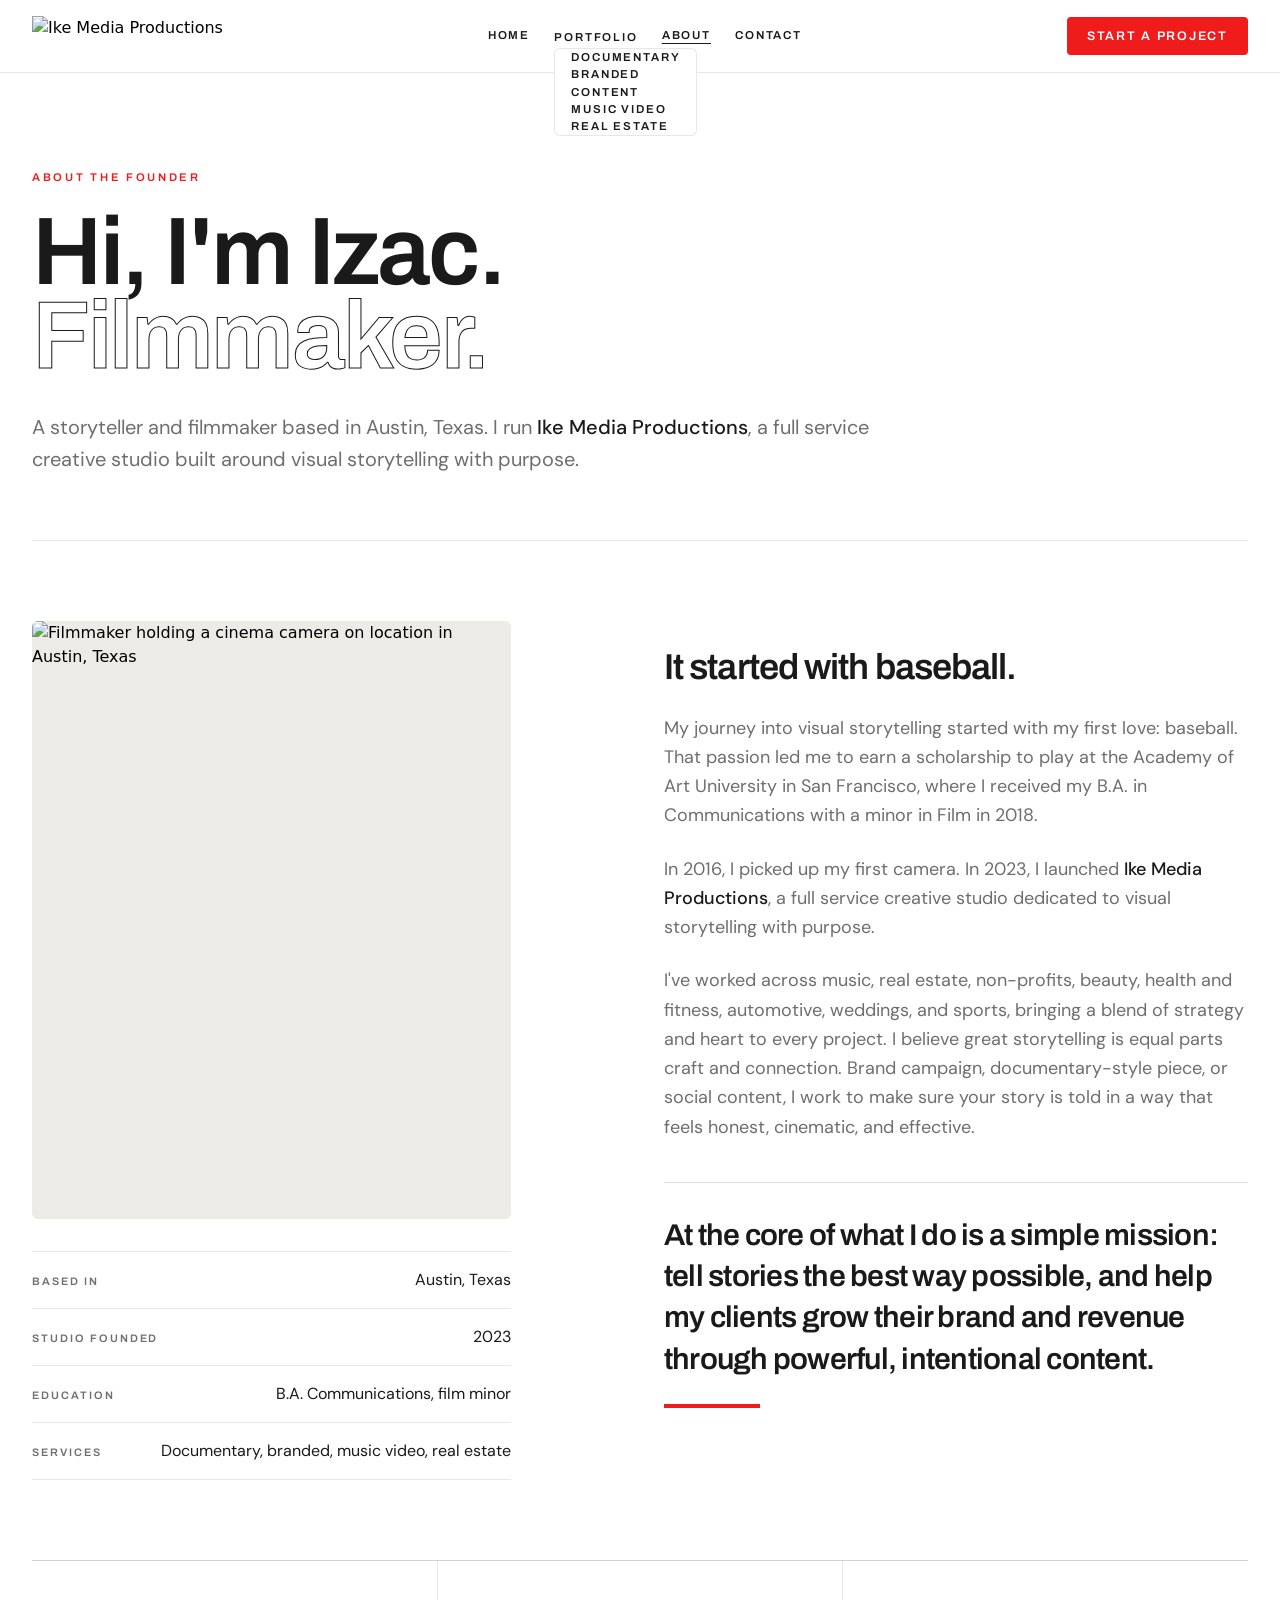
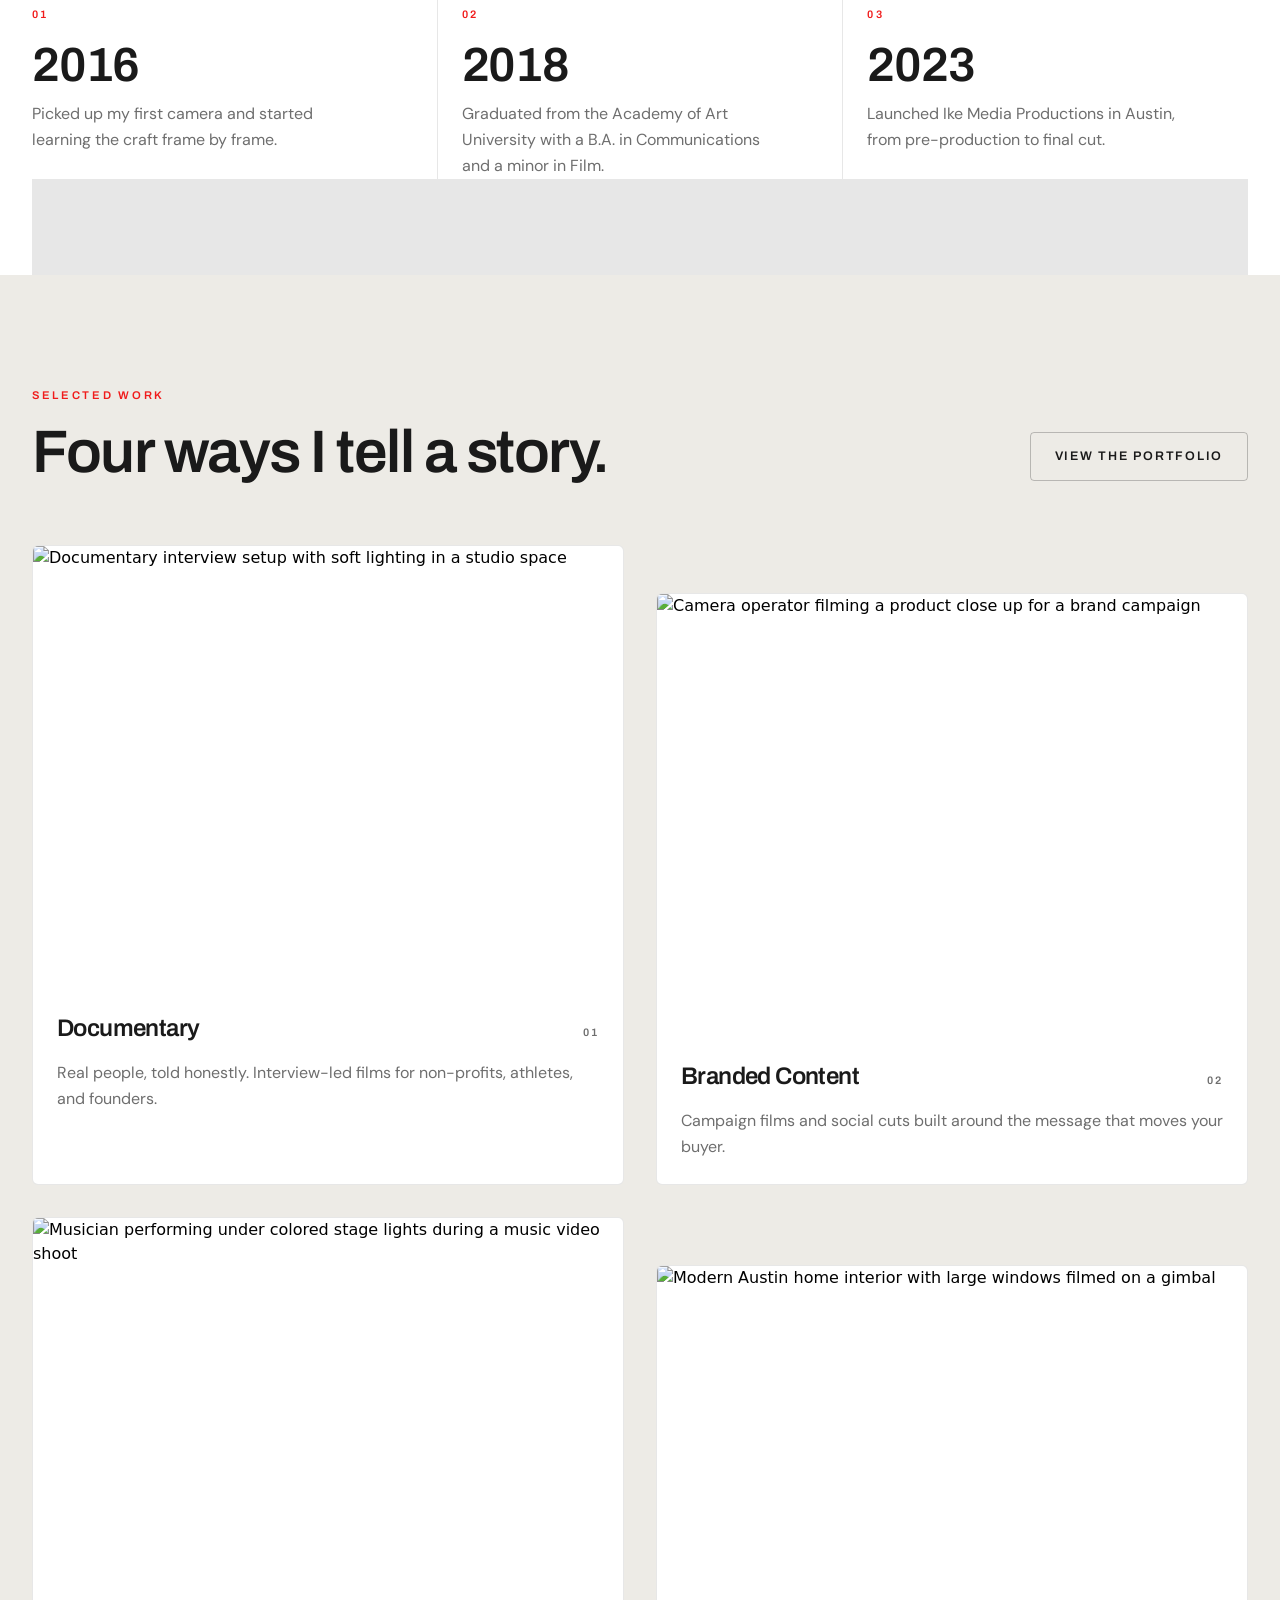
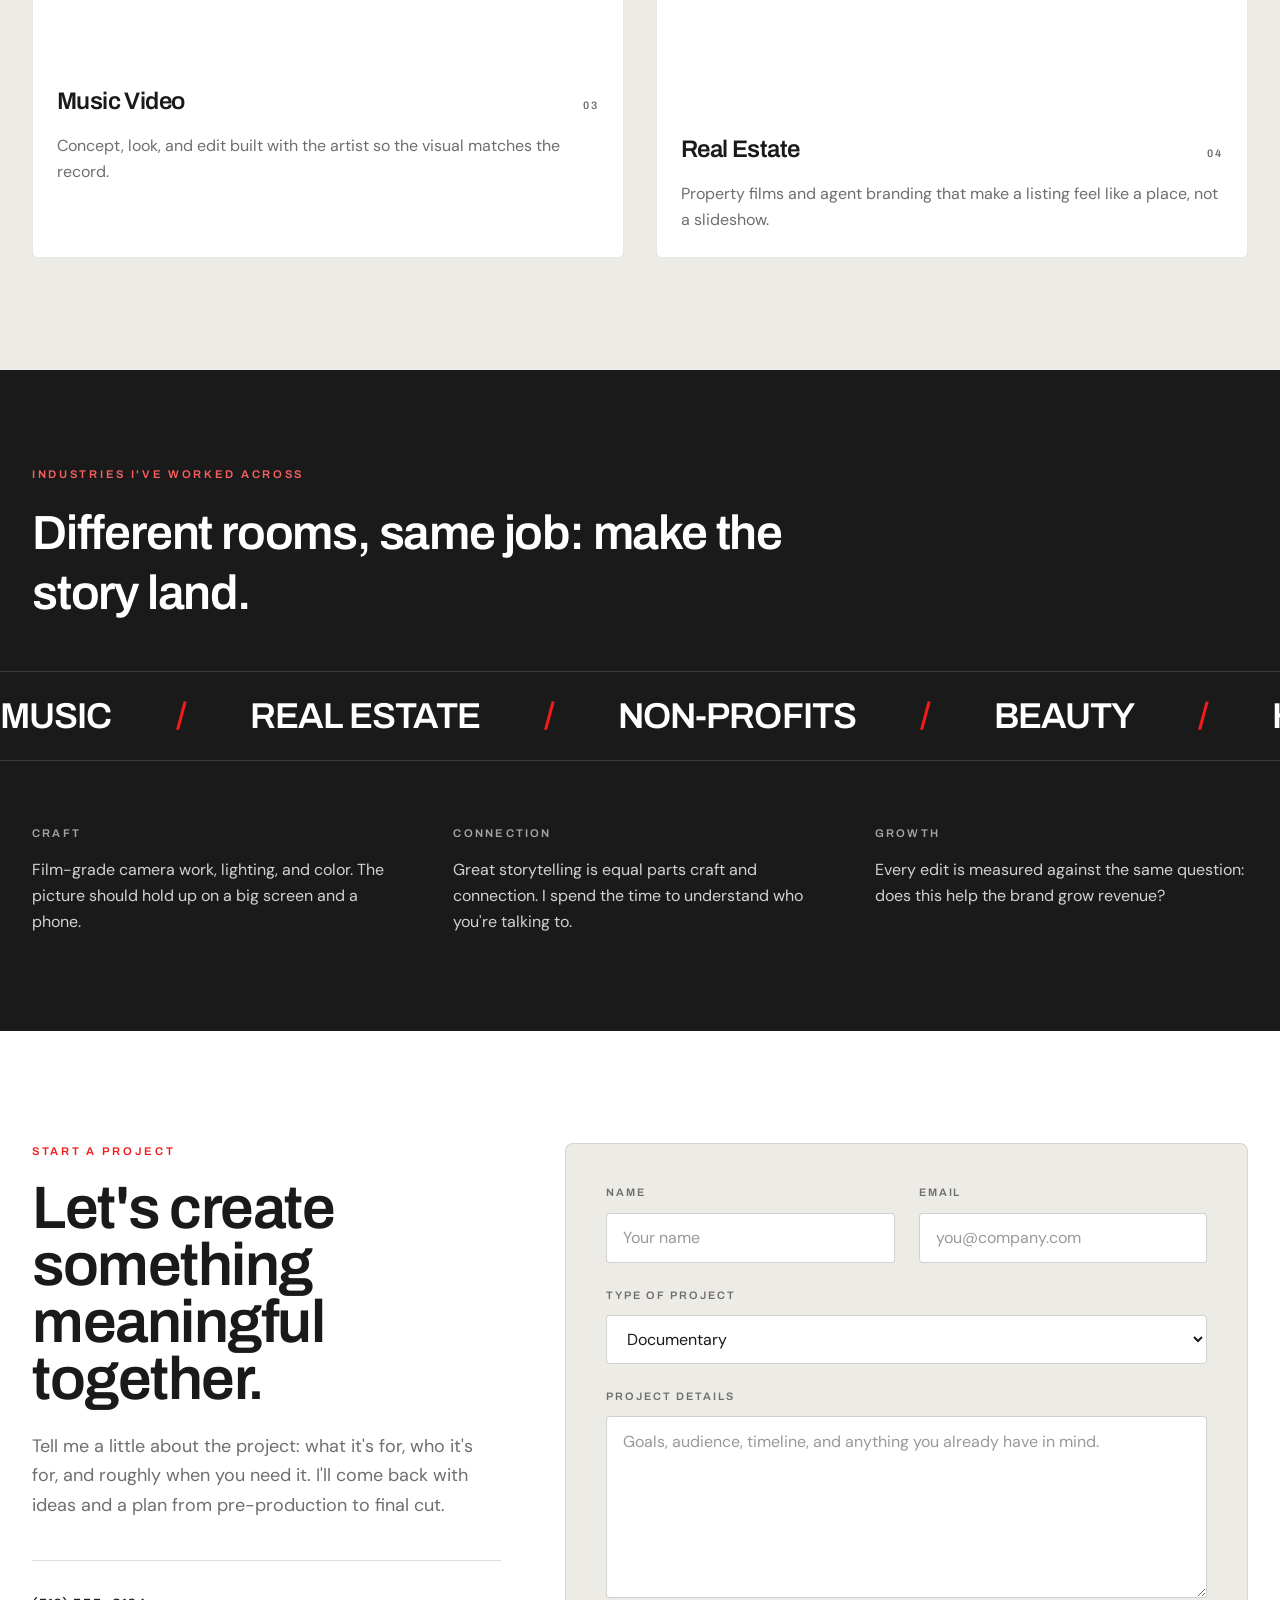
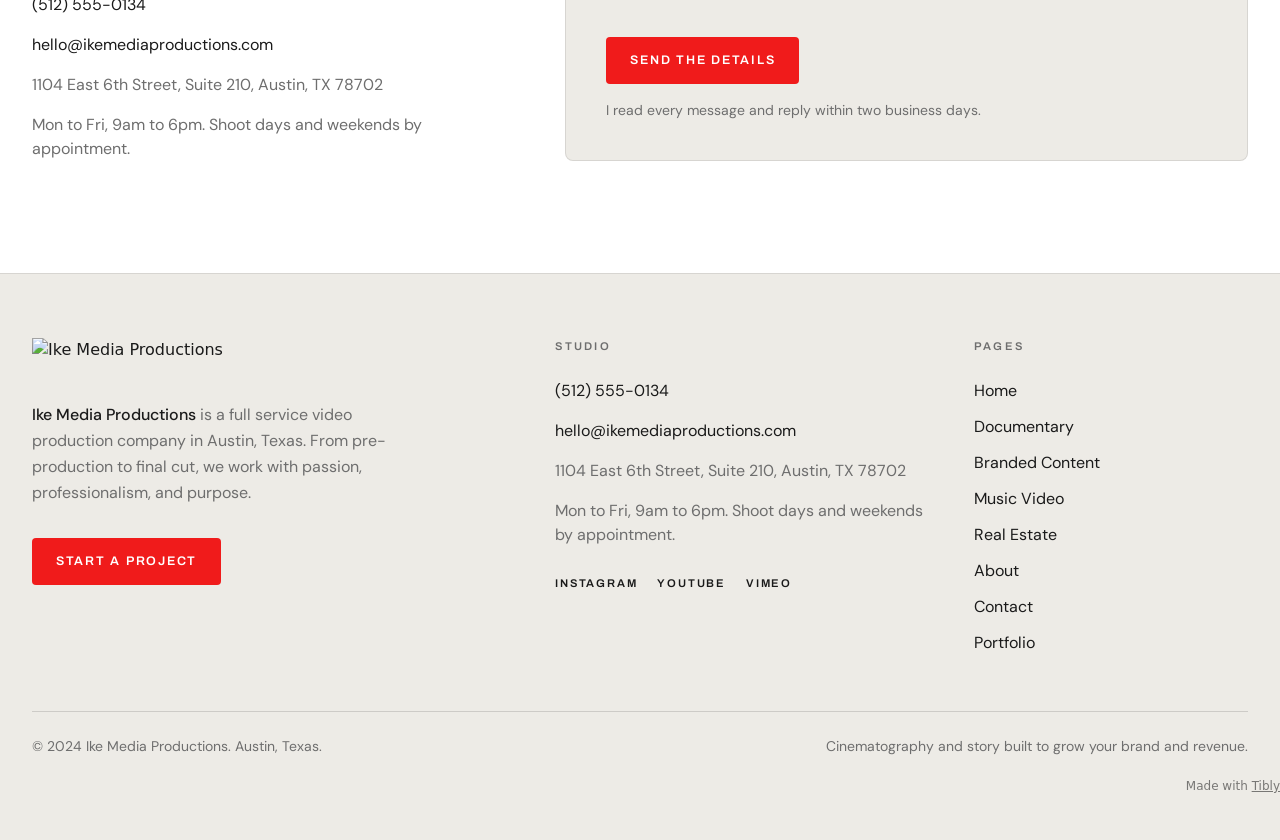
==== commit e14825c6: "Site-wide edit via the Tibly widget" ====
--- a/about.html
+++ b/about.html
@@ -22,7 +22,7 @@
 <script>document.addEventListener('input',function(e){var t=e.target;if(!t||t.type!=='range')return;var c=t.closest&&t.closest('.tibly-ba');if(c)c.style.setProperty('--ba',t.value+'%')});document.addEventListener('pointerdown',function(e){var c=e.target.closest&&e.target.closest('.tibly-ba');if(!c||e.button>0)return;e.preventDefault();var inp=c.querySelector('input[type=range]');var set=function(x){var r=c.getBoundingClientRect();if(!r.width)return;var p=Math.max(0,Math.min(100,(x-r.left)*100/r.width));c.style.setProperty('--ba',p+'%');if(inp)inp.value=Math.round(p)};set(e.clientX);var mv=function(ev){set(ev.clientX)};var up=function(){document.removeEventListener('pointermove',mv);document.removeEventListener('pointerup',up);document.removeEventListener('pointercancel',up)};document.addEventListener('pointermove',mv);document.addEventListener('pointerup',up);document.addEventListener('pointercancel',up)});document.addEventListener('click',function(e){var im=e.target.closest&&e.target.closest('[data-lightbox]');if(!im||!(im.currentSrc||im.src))return;e.preventDefault();var o=document.createElement('div');o.className='tibly-lb';var big=document.createElement('img');big.src=im.currentSrc||im.src;big.alt=im.alt||'';o.appendChild(big);o.addEventListener('click',function(){o.remove()});document.addEventListener('keydown',function esc(ev){if(ev.key==='Escape'){o.remove();document.removeEventListener('keydown',esc)}});document.body.appendChild(o)});document.addEventListener('click',function(e){var x=e.target.closest&&e.target.closest('[data-announce-close]');if(!x)return;var b=x.closest('[data-announce]');if(b){b.style.display='none';try{sessionStorage.setItem('tibly-announce','1')}catch(_){}}});addEventListener('DOMContentLoaded',function(){try{if(sessionStorage.getItem('tibly-announce')==='1'){var b=document.querySelector('[data-announce]');if(b)b.style.display='none'}}catch(_){}if('IntersectionObserver' in window&&!matchMedia('(prefers-reduced-motion:reduce)').matches){var els=document.querySelectorAll('[data-count]');if(els.length){var io=new IntersectionObserver(function(es){es.forEach(function(en){if(!en.isIntersecting)return;io.unobserve(en.target);var el=en.target,s=el.textContent||'',m=s.match(/[\d,]*\d(?:\.\d+)?/);if(!m)return;var raw=m[0],num=parseFloat(raw.replace(/,/g,''));if(!isFinite(num))return;if(!el.getAttribute('data-count'))el.setAttribute('data-count',s);var pre=s.slice(0,m.index),post=s.slice(m.index+raw.length),grp=raw.indexOf(',')>=0,dec=(raw.split('.')[1]||'').length,t0=performance.now();requestAnimationFrame(function tick(now){var p=Math.min((now-t0)/1400,1);p=1-Math.pow(1-p,3);var v=(num*p).toFixed(dec);if(grp)v=Number(v).toLocaleString('en-US',{minimumFractionDigits:dec});el.textContent=pre+v+post;if(p<1)requestAnimationFrame(tick)})})},{rootMargin:'0px 0px -10% 0px'});els.forEach(function(el){io.observe(el)})}}var badge=document.querySelector('[data-tibly-open]');if(badge){var src=document.querySelector('[data-tibly-field="hours"]');var txt=(src&&src.textContent||'').toLowerCase();var days=['sun','mon','tue','wed','thu','fri','sat'];var toMin=function(h,mm,ap){h=+h;mm=+(mm||0);if(ap==='pm'&&h!==12)h+=12;if(ap==='am'&&h===12)h=0;return h*60+mm};var spans=[];var re=/(sun|mon|tue|wed|thu|fri|sat|daily|every ?day)[a-z]*\s*(?:[-\u2013\u2014]\s*(sun|mon|tue|wed|thu|fri|sat)[a-z]*)?\s*:?\s*(\d{1,2})(?::(\d{2}))?\s*(am|pm)?\s*[-\u2013\u2014]\s*(\d{1,2})(?::(\d{2}))?\s*(am|pm)?/g,mm;while((mm=re.exec(txt))){var d1=mm[1].slice(0,3),d2=mm[2],ap1=mm[5]||(mm[8]==='pm'&&+mm[3]<=+mm[6]?'am':mm[8]),o=toMin(mm[3],mm[4],ap1),c=toMin(mm[6],mm[7],mm[8]);var from=d1==='dai'||d1==='eve'?0:days.indexOf(d1),to=d2?days.indexOf(d2.slice(0,3)):(d1==='dai'||d1==='eve'?6:from);if(from<0)continue;for(var d=from;;d=(d+1)%7){spans.push([d,o,c]);if(d===to)break}}if(spans.length){var now=new Date(),cur=now.getDay(),min=now.getHours()*60+now.getMinutes();var open=spans.some(function(s){return s[0]===cur&&min>=s[1]&&min<s[2]});badge.textContent=open?(badge.getAttribute('data-open-text')||'Open now'):(badge.getAttribute('data-closed-text')||'Closed now');badge.setAttribute('data-state',open?'open':'closed');badge.hidden=false}}});</script>
 <style>header a[aria-current="page"]:not(:has(img,svg)){text-decoration:underline;text-underline-offset:4px;text-decoration-thickness:1px}</style>
 <style>#nav-open~[class*="peer-checked:"][class*="fixed"]{min-height:100vh;min-height:100dvh}@media (prefers-reduced-motion:no-preference){label[for="nav-open"] span{transition:transform .3s ease,opacity .2s ease}header:has(#nav-open:checked) label[for="nav-open"]:not([aria-label="Close" i]) span:not(:has(span)):nth-of-type(1){transform:translateY(8px) rotate(45deg)}header:has(#nav-open:checked) label[for="nav-open"]:not([aria-label="Close" i]) span:not(:has(span)):nth-of-type(2){opacity:0}header:has(#nav-open:checked) label[for="nav-open"]:not([aria-label="Close" i]) span:not(:has(span)):nth-of-type(3){transform:translateY(-8px) rotate(-45deg)}#nav-open:checked~[class*="peer-checked:"]{animation:tibly-nav-in .25s ease}#nav-open:checked~[class*="peer-checked:"] label[for="nav-open"]{display:inline-block;animation:tibly-x-in .35s ease}@keyframes tibly-nav-in{from{opacity:0;transform:translateY(10px)}}@keyframes tibly-x-in{from{opacity:0;transform:rotate(-90deg) scale(.6)}}}</style>
-<link rel="stylesheet" href="/styles.css?v=04655ba7"/>
+<link rel="stylesheet" href="/styles.css?v=f355a328"/>
 </head>
 <body>
 <!-- block:header -->
@@ -37,13 +37,19 @@
 
       <nav aria-label="Main" class="hidden items-center gap-x-3 md:flex lg:gap-x-6">
         <a class="font-display text-[0.62rem] font-semibold uppercase tracking-[0.16em] text-ink underline-offset-[6px] transition-colors duration-200 hover:text-brand-600 hover:underline lg:text-[0.72rem]" href="/">Home</a>
-        <a class="font-display text-[0.62rem] font-semibold uppercase tracking-[0.16em] text-ink underline-offset-[6px] transition-colors duration-200 hover:text-brand-600 hover:underline lg:text-[0.72rem]" href="/documentary">Documentary</a>
-        <a class="font-display text-[0.62rem] font-semibold uppercase tracking-[0.16em] text-ink underline-offset-[6px] transition-colors duration-200 hover:text-brand-600 hover:underline lg:text-[0.72rem]" href="/branded-content">Branded Content</a>
-        <a class="font-display text-[0.62rem] font-semibold uppercase tracking-[0.16em] text-ink underline-offset-[6px] transition-colors duration-200 hover:text-brand-600 hover:underline lg:text-[0.72rem]" href="/gallery-musicvideo">Music Video</a>
-        <a class="font-display text-[0.62rem] font-semibold uppercase tracking-[0.16em] text-ink underline-offset-[6px] transition-colors duration-200 hover:text-brand-600 hover:underline lg:text-[0.72rem]" href="/portfolio-realestate">Real Estate</a>
+        <div class="group relative">
+          <a class="font-display text-[0.62rem] font-semibold uppercase tracking-[0.16em] text-ink underline-offset-[6px] transition-colors duration-200 hover:text-brand-600 hover:underline lg:text-[0.72rem]" href="/portfolio">Portfolio</a>
+          <div class="invisible absolute left-1/2 top-full z-50 -translate-x-1/2 pt-3 opacity-0 transition-all duration-200 group-hover:visible group-hover:opacity-100 group-focus-within:visible group-focus-within:opacity-100">
+            <div class="flex w-48 flex-col rounded-card border border-ink/10 bg-white py-2 shadow-lg">
+              <a class="px-4 py-2 font-display text-[0.62rem] font-semibold uppercase tracking-[0.16em] text-ink transition-colors duration-200 hover:text-brand-600 lg:text-[0.72rem]" href="/documentary">Documentary</a>
+              <a class="px-4 py-2 font-display text-[0.62rem] font-semibold uppercase tracking-[0.16em] text-ink transition-colors duration-200 hover:text-brand-600 lg:text-[0.72rem]" href="/branded-content">Branded Content</a>
+              <a class="px-4 py-2 font-display text-[0.62rem] font-semibold uppercase tracking-[0.16em] text-ink transition-colors duration-200 hover:text-brand-600 lg:text-[0.72rem]" href="/gallery-musicvideo">Music Video</a>
+              <a class="px-4 py-2 font-display text-[0.62rem] font-semibold uppercase tracking-[0.16em] text-ink transition-colors duration-200 hover:text-brand-600 lg:text-[0.72rem]" href="/portfolio-realestate">Real Estate</a>
+            </div>
+          </div>
+        </div>
         <a aria-current="page" class="font-display text-[0.62rem] font-semibold uppercase tracking-[0.16em] text-ink underline-offset-[6px] transition-colors duration-200 hover:text-brand-600 hover:underline lg:text-[0.72rem]" href="/about">About</a>
         <a class="font-display text-[0.62rem] font-semibold uppercase tracking-[0.16em] text-ink underline-offset-[6px] transition-colors duration-200 hover:text-brand-600 hover:underline lg:text-[0.72rem]" href="/contact">Contact</a>
-        <a class="font-display text-[0.62rem] font-semibold uppercase tracking-[0.16em] text-ink underline-offset-[6px] transition-colors duration-200 hover:text-brand-600 hover:underline lg:text-[0.72rem]" href="/portfolio">Portfolio</a>
       </nav>
 
       <a class="hidden lg:inline-flex btn px-5 py-2.5" href="/contact">Start a project</a>
@@ -69,13 +75,13 @@
 
       <nav aria-label="Mobile" class="mt-10 flex flex-1 flex-col gap-5 overflow-y-auto">
         <a class="font-display text-3xl font-semibold tracking-tight text-ink" href="/">Home</a>
-        <a class="font-display text-3xl font-semibold tracking-tight text-ink" href="/documentary">Documentary</a>
-        <a class="font-display text-3xl font-semibold tracking-tight text-ink" href="/branded-content">Branded Content</a>
-        <a class="font-display text-3xl font-semibold tracking-tight text-ink" href="/gallery-musicvideo">Music Video</a>
-        <a class="font-display text-3xl font-semibold tracking-tight text-ink" href="/portfolio-realestate">Real Estate</a>
+        <a class="font-display text-3xl font-semibold tracking-tight text-ink" href="/portfolio">Portfolio</a>
+        <a class="pl-5 font-display text-xl font-semibold tracking-tight text-muted" href="/documentary">Documentary</a>
+        <a class="pl-5 font-display text-xl font-semibold tracking-tight text-muted" href="/branded-content">Branded Content</a>
+        <a class="pl-5 font-display text-xl font-semibold tracking-tight text-muted" href="/gallery-musicvideo">Music Video</a>
+        <a class="pl-5 font-display text-xl font-semibold tracking-tight text-muted" href="/portfolio-realestate">Real Estate</a>
         <a aria-current="page" class="font-display text-3xl font-semibold tracking-tight text-ink" href="/about">About</a>
         <a class="font-display text-3xl font-semibold tracking-tight text-ink" href="/contact">Contact</a>
-        <a class="font-display text-3xl font-semibold tracking-tight text-ink" href="/portfolio">Portfolio</a>
       </nav>
 
       <a class="btn mt-6 w-full" href="/contact">Start a project</a>
@@ -441,7 +447,7 @@
       <span data-tibly-field="phone">(512) 555-0134</span>
     </a>
   </div>
-</footer>
+<div data-tibly-made-with="" style="text-align:right;font-size:12px;line-height:1;opacity:.55;margin-top:24px;white-space:nowrap;">Made with <a href="https://tibly.ai" rel="noopener" style="display:inline;color:inherit;font-size:inherit;margin:0;text-decoration:underline;" target="_blank">Tibly</a></div></footer>
 <!-- /block:footer -->
   <script async="" src="https://api.tibly.ai/widget/v1.js"></script>
 
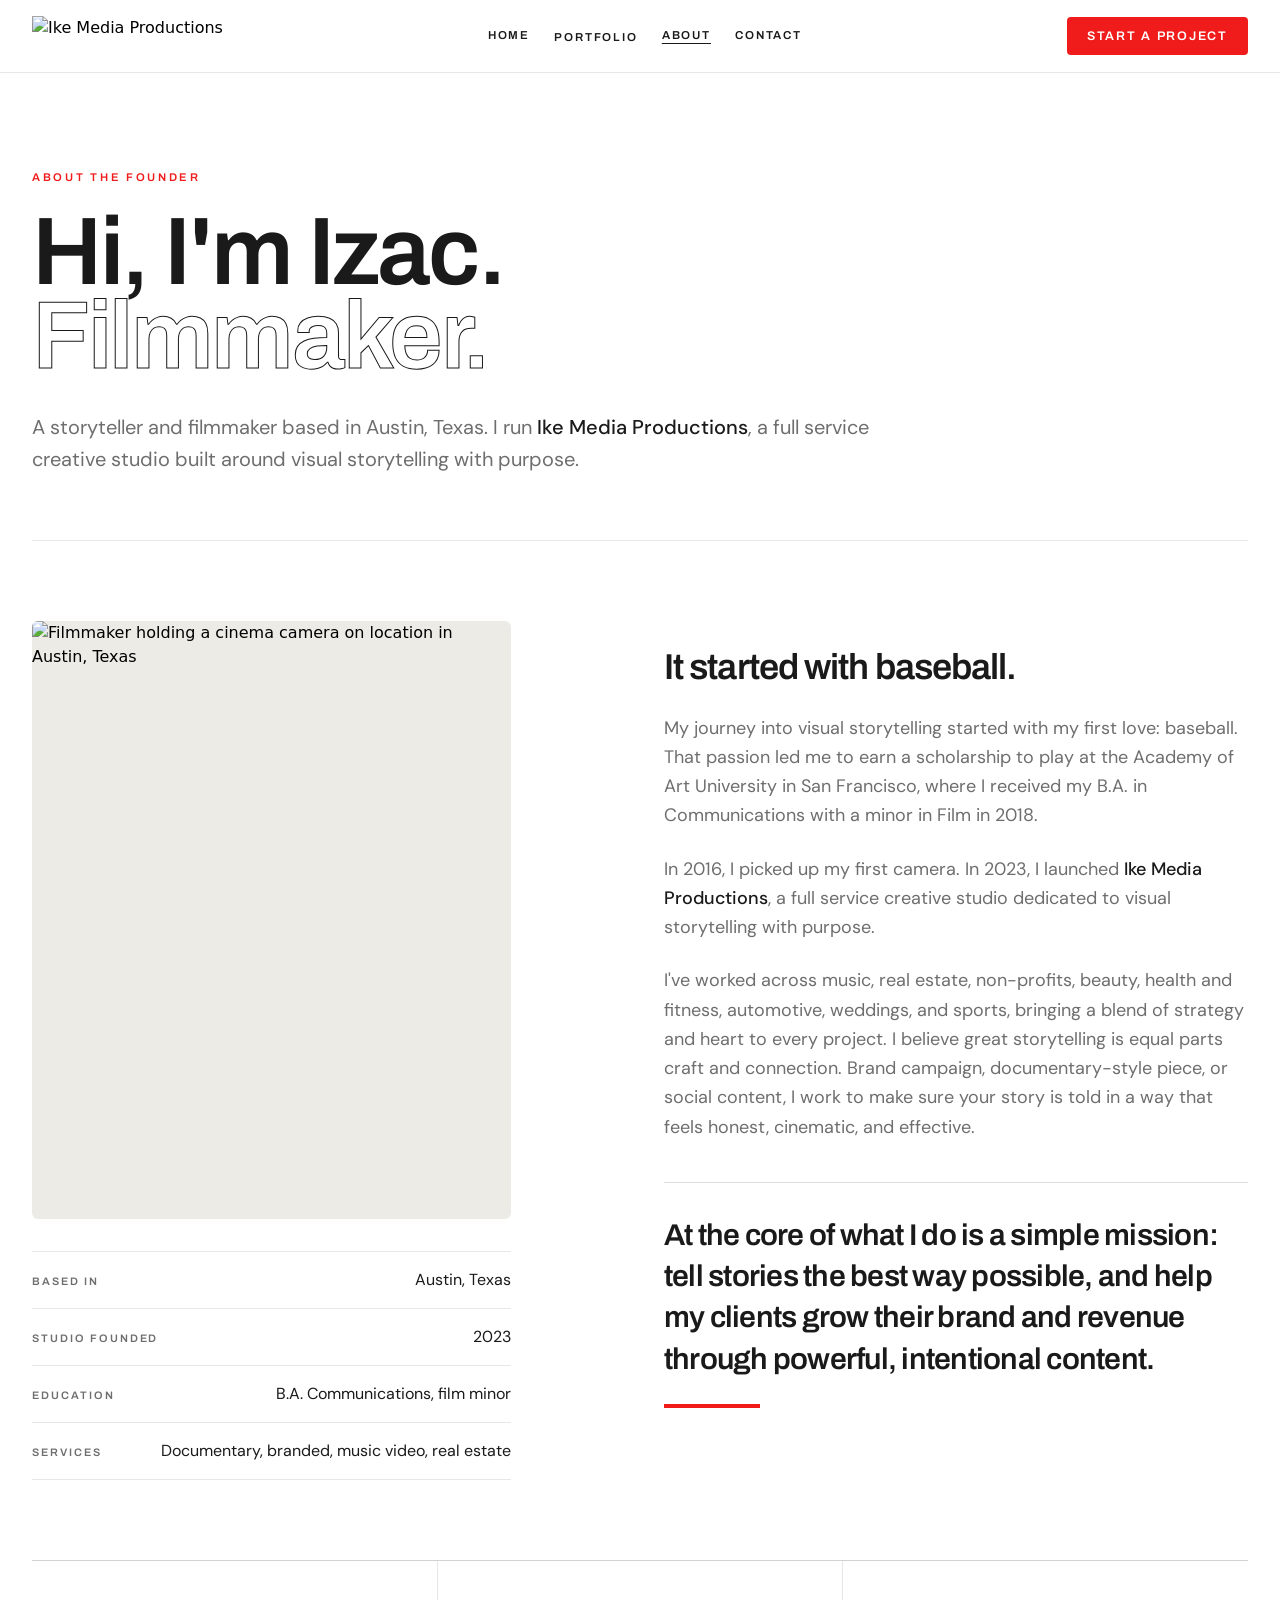
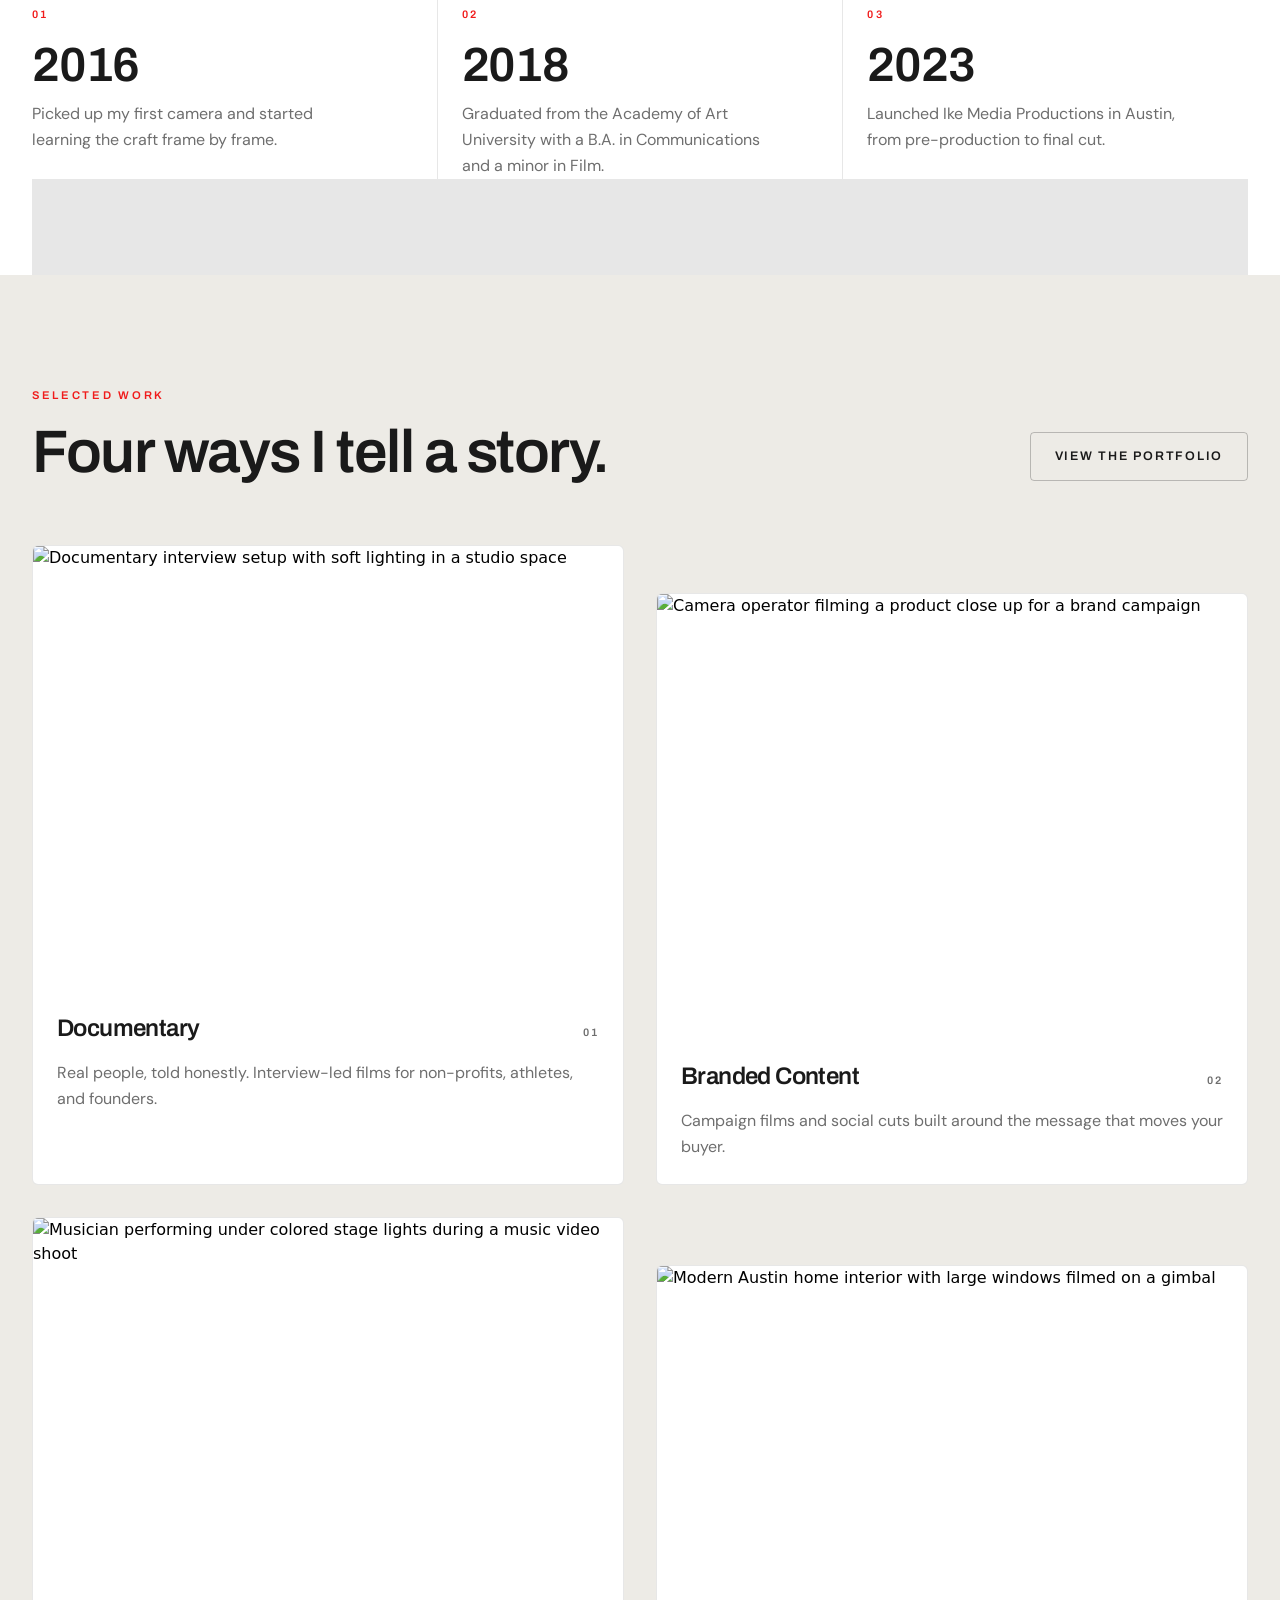
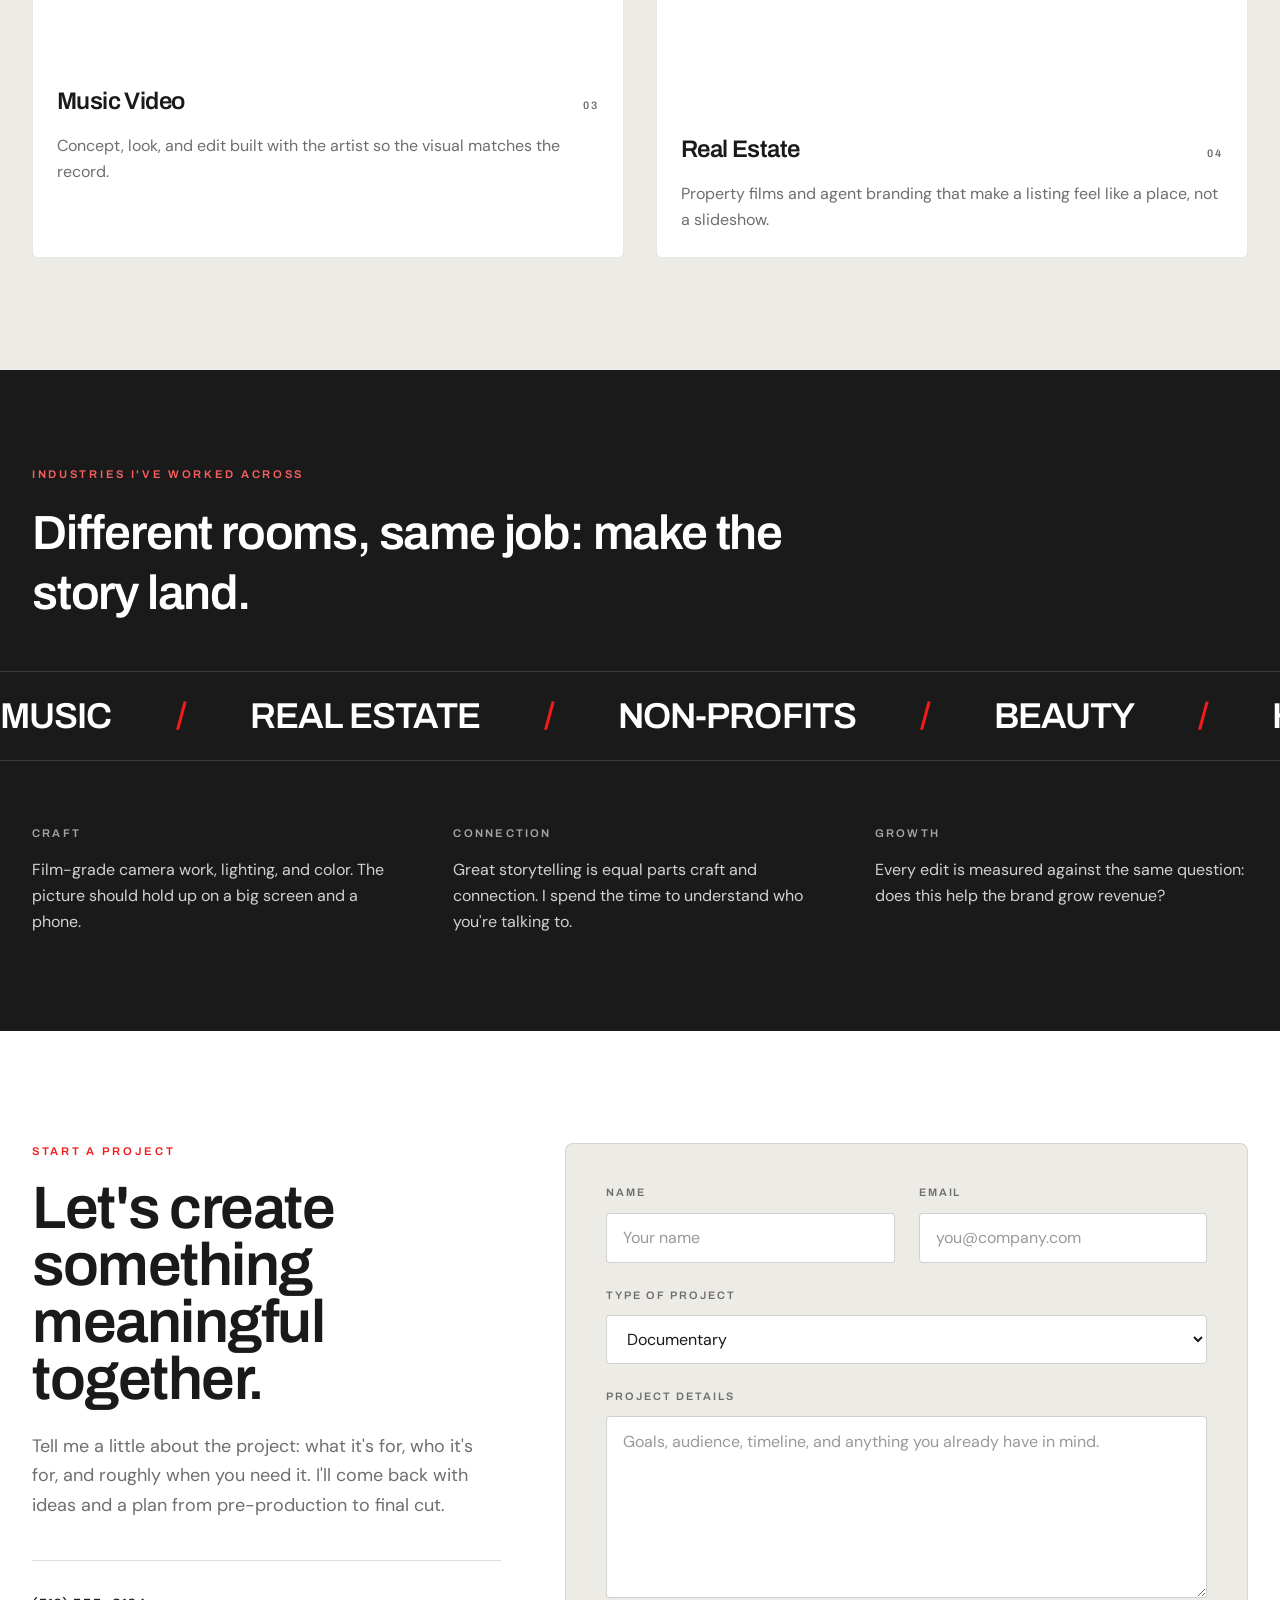
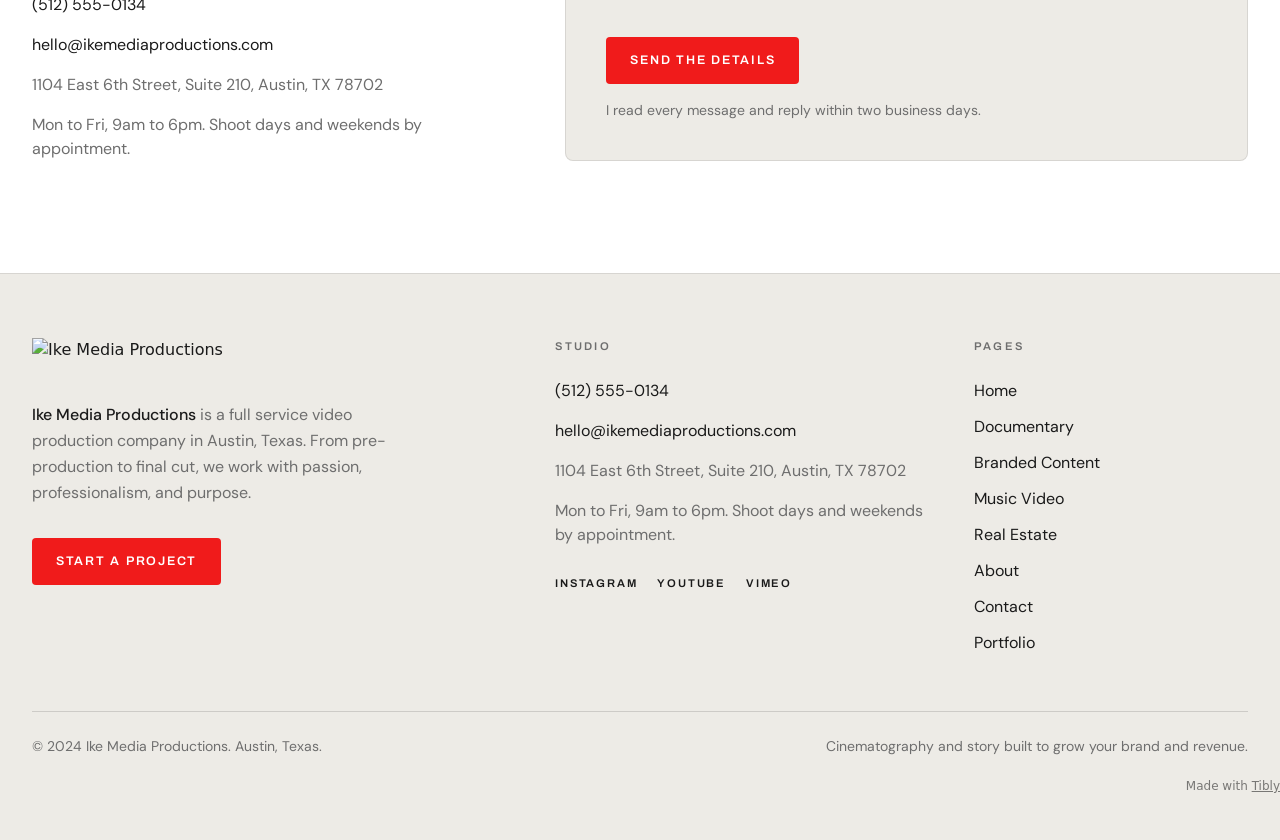
==== commit d3ff7073: "Update the site theme via the Tibly widget" ====
--- a/about.html
+++ b/about.html
@@ -11,13 +11,14 @@
 <meta property="og:description" content="Meet Izac, the Austin filmmaker behind Ike Media Productions. From a baseball scholarship and a 2018 film degree to launching a full service video studio in 2023."/>
 <meta name="twitter:card" content="summary_large_image"/>
 <script type="application/ld+json" data-tibly-business="">{"@context":"https://schema.org","@type":"MediaOrganization","image":"https://br-winter-boat-ajcnusyq.storage.c-3.us-east-2.aws.neon.tech/tibly-site-media/sites/48767eb0-01b2-47ba-965e-753239d180d7/069274d611414bee5585e251de8fd75f.png","name":"Ike Media Productions","url":"https://ike-media-productions-653d.sites.tibly.ai/"}</script>
-<link rel="icon" href="/favicon.svg" type="image/svg+xml"/>
 <link rel="preconnect" href="https://fonts.googleapis.com"/>
 <link rel="preconnect" href="https://fonts.gstatic.com" crossorigin=""/>
 <link href="https://fonts.googleapis.com/css2?family=Archivo:wght@300;400;500;600;700;800&amp;family=DM+Sans:ital,wght@0,300;0,400;0,500;1,400&amp;display=swap" rel="stylesheet"/>
 <style>details[open] > *:not(summary){animation:tibly-acc .35s ease}@keyframes tibly-acc{from{opacity:0;transform:translateY(-4px)}}</style>
 <style>@media (prefers-reduced-motion:no-preference){.tibly-fx{opacity:0;transform:translateY(24px);transition:opacity .7s ease,transform .7s ease}.tibly-fx.tibly-fx-in{opacity:1;transform:none}}</style>
 <script>addEventListener('DOMContentLoaded',function(){if(!('IntersectionObserver' in window))return;var io=new IntersectionObserver(function(es){es.forEach(function(en){if(en.isIntersecting){en.target.classList.add('tibly-fx-in');io.unobserve(en.target)}})},{rootMargin:'0px 0px -8% 0px'});document.querySelectorAll('section[data-block] > *').forEach(function(el){var p=getComputedStyle(el).position;if(p==='absolute'||p==='fixed')return;if(el.getBoundingClientRect().top>innerHeight){el.classList.add('tibly-fx');io.observe(el)}})});</script>
+
+<link rel="icon" href="https://br-winter-boat-ajcnusyq.storage.c-3.us-east-2.aws.neon.tech/tibly-site-media/sites/48767eb0-01b2-47ba-965e-753239d180d7/013777ab1e2e6c7a86d65d6bb3da0336.webp"/>
 <style>.tibly-ba{position:relative;overflow:hidden;--ba:50%;cursor:ew-resize;touch-action:pan-y;user-select:none;-webkit-user-select:none}.tibly-ba>img{display:block;width:100%;height:100%;object-fit:cover}.tibly-ba .tibly-ba-before{position:absolute;inset:0;clip-path:inset(0 calc(100% - var(--ba)) 0 0)}.tibly-ba .tibly-ba-before img{display:block;width:100%;height:100%;object-fit:cover}.tibly-ba::after{content:'';position:absolute;top:0;bottom:0;left:var(--ba);width:2px;margin-left:-1px;background:#fff;box-shadow:0 0 6px rgba(0,0,0,.55);pointer-events:none;z-index:1}.tibly-ba::before{content:'';position:absolute;top:50%;left:var(--ba);width:44px;height:44px;transform:translate(-50%,-50%);border-radius:9999px;background:rgba(0,0,0,.75) url("data:image/svg+xml,%3Csvg%20xmlns='http://www.w3.org/2000/svg'%20viewBox='0%200%2024%2024'%20fill='%23fff'%3E%3Cpath%20d='M9%206l-6%206%206%206zM15%206l6%206-6%206z'/%3E%3C/svg%3E") center/22px 22px no-repeat;border:2px solid #fff;box-shadow:0 2px 8px rgba(0,0,0,.4);pointer-events:none;z-index:1}.tibly-ba input[type=range]{position:absolute;inset:0;width:100%;height:100%;margin:0;opacity:0;pointer-events:none;-webkit-appearance:none;appearance:none;z-index:2}[data-lightbox]{cursor:zoom-in}.tibly-lb{position:fixed;inset:0;z-index:9999;background:rgba(0,0,0,.92);display:flex;align-items:center;justify-content:center;cursor:zoom-out;padding:24px}.tibly-lb img{max-width:100%;max-height:100%;object-fit:contain}</style>
 <script>document.addEventListener('input',function(e){var t=e.target;if(!t||t.type!=='range')return;var c=t.closest&&t.closest('.tibly-ba');if(c)c.style.setProperty('--ba',t.value+'%')});document.addEventListener('pointerdown',function(e){var c=e.target.closest&&e.target.closest('.tibly-ba');if(!c||e.button>0)return;e.preventDefault();var inp=c.querySelector('input[type=range]');var set=function(x){var r=c.getBoundingClientRect();if(!r.width)return;var p=Math.max(0,Math.min(100,(x-r.left)*100/r.width));c.style.setProperty('--ba',p+'%');if(inp)inp.value=Math.round(p)};set(e.clientX);var mv=function(ev){set(ev.clientX)};var up=function(){document.removeEventListener('pointermove',mv);document.removeEventListener('pointerup',up);document.removeEventListener('pointercancel',up)};document.addEventListener('pointermove',mv);document.addEventListener('pointerup',up);document.addEventListener('pointercancel',up)});document.addEventListener('click',function(e){var im=e.target.closest&&e.target.closest('[data-lightbox]');if(!im||!(im.currentSrc||im.src))return;e.preventDefault();var o=document.createElement('div');o.className='tibly-lb';var big=document.createElement('img');big.src=im.currentSrc||im.src;big.alt=im.alt||'';o.appendChild(big);o.addEventListener('click',function(){o.remove()});document.addEventListener('keydown',function esc(ev){if(ev.key==='Escape'){o.remove();document.removeEventListener('keydown',esc)}});document.body.appendChild(o)});document.addEventListener('click',function(e){var x=e.target.closest&&e.target.closest('[data-announce-close]');if(!x)return;var b=x.closest('[data-announce]');if(b){b.style.display='none';try{sessionStorage.setItem('tibly-announce','1')}catch(_){}}});addEventListener('DOMContentLoaded',function(){try{if(sessionStorage.getItem('tibly-announce')==='1'){var b=document.querySelector('[data-announce]');if(b)b.style.display='none'}}catch(_){}if('IntersectionObserver' in window&&!matchMedia('(prefers-reduced-motion:reduce)').matches){var els=document.querySelectorAll('[data-count]');if(els.length){var io=new IntersectionObserver(function(es){es.forEach(function(en){if(!en.isIntersecting)return;io.unobserve(en.target);var el=en.target,s=el.textContent||'',m=s.match(/[\d,]*\d(?:\.\d+)?/);if(!m)return;var raw=m[0],num=parseFloat(raw.replace(/,/g,''));if(!isFinite(num))return;if(!el.getAttribute('data-count'))el.setAttribute('data-count',s);var pre=s.slice(0,m.index),post=s.slice(m.index+raw.length),grp=raw.indexOf(',')>=0,dec=(raw.split('.')[1]||'').length,t0=performance.now();requestAnimationFrame(function tick(now){var p=Math.min((now-t0)/1400,1);p=1-Math.pow(1-p,3);var v=(num*p).toFixed(dec);if(grp)v=Number(v).toLocaleString('en-US',{minimumFractionDigits:dec});el.textContent=pre+v+post;if(p<1)requestAnimationFrame(tick)})})},{rootMargin:'0px 0px -10% 0px'});els.forEach(function(el){io.observe(el)})}}var badge=document.querySelector('[data-tibly-open]');if(badge){var src=document.querySelector('[data-tibly-field="hours"]');var txt=(src&&src.textContent||'').toLowerCase();var days=['sun','mon','tue','wed','thu','fri','sat'];var toMin=function(h,mm,ap){h=+h;mm=+(mm||0);if(ap==='pm'&&h!==12)h+=12;if(ap==='am'&&h===12)h=0;return h*60+mm};var spans=[];var re=/(sun|mon|tue|wed|thu|fri|sat|daily|every ?day)[a-z]*\s*(?:[-\u2013\u2014]\s*(sun|mon|tue|wed|thu|fri|sat)[a-z]*)?\s*:?\s*(\d{1,2})(?::(\d{2}))?\s*(am|pm)?\s*[-\u2013\u2014]\s*(\d{1,2})(?::(\d{2}))?\s*(am|pm)?/g,mm;while((mm=re.exec(txt))){var d1=mm[1].slice(0,3),d2=mm[2],ap1=mm[5]||(mm[8]==='pm'&&+mm[3]<=+mm[6]?'am':mm[8]),o=toMin(mm[3],mm[4],ap1),c=toMin(mm[6],mm[7],mm[8]);var from=d1==='dai'||d1==='eve'?0:days.indexOf(d1),to=d2?days.indexOf(d2.slice(0,3)):(d1==='dai'||d1==='eve'?6:from);if(from<0)continue;for(var d=from;;d=(d+1)%7){spans.push([d,o,c]);if(d===to)break}}if(spans.length){var now=new Date(),cur=now.getDay(),min=now.getHours()*60+now.getMinutes();var open=spans.some(function(s){return s[0]===cur&&min>=s[1]&&min<s[2]});badge.textContent=open?(badge.getAttribute('data-open-text')||'Open now'):(badge.getAttribute('data-closed-text')||'Closed now');badge.setAttribute('data-state',open?'open':'closed');badge.hidden=false}}});</script>
 <style>header a[aria-current="page"]:not(:has(img,svg)){text-decoration:underline;text-underline-offset:4px;text-decoration-thickness:1px}</style>
--- a/styles.css
+++ b/styles.css
@@ -1,2 +1,2 @@
 /*! tailwindcss v4.3.2 | MIT License | https://tailwindcss.com */
-@layer properties{@supports (((-webkit-hyphens:none)) and (not (margin-trim:inline))) or ((-moz-orient:inline) and (not (color:rgb(from red r g b)))){*,:before,:after,::backdrop{--tw-scroll-snap-strictness:proximity;--tw-space-y-reverse:0;--tw-divide-y-reverse:0;--tw-border-style:solid;--tw-leading:initial;--tw-font-weight:initial;--tw-tracking:initial;--tw-outline-style:solid;--tw-duration:initial;--tw-translate-x:0;--tw-translate-y:0;--tw-translate-z:0;--tw-scale-x:1;--tw-scale-y:1;--tw-scale-z:1;--tw-shadow:0 0 #0000;--tw-shadow-color:initial;--tw-shadow-alpha:100%;--tw-inset-shadow:0 0 #0000;--tw-inset-shadow-color:initial;--tw-inset-shadow-alpha:100%;--tw-ring-color:initial;--tw-ring-shadow:0 0 #0000;--tw-inset-ring-color:initial;--tw-inset-ring-shadow:0 0 #0000;--tw-ring-inset:initial;--tw-ring-offset-width:0px;--tw-ring-offset-color:#fff;--tw-ring-offset-shadow:0 0 #0000}}}@layer theme{:root,:host{--font-sans:ui-sans-serif, system-ui, sans-serif, "Apple Color Emoji", "Segoe UI Emoji", "Segoe UI Symbol", "Noto Color Emoji";--font-mono:ui-monospace, SFMono-Regular, Menlo, Monaco, Consolas, "Liberation Mono", "Courier New", monospace;--color-white:#fff;--spacing:.25rem;--container-xs:20rem;--container-sm:24rem;--container-md:28rem;--container-xl:36rem;--container-2xl:42rem;--container-3xl:48rem;--container-7xl:80rem;--text-sm:.875rem;--text-sm--line-height:calc(1.25 / .875);--text-base:1rem;--text-base--line-height:calc(1.5 / 1);--text-lg:1.125rem;--text-lg--line-height:calc(1.75 / 1.125);--text-xl:1.25rem;--text-xl--line-height:calc(1.75 / 1.25);--text-2xl:1.5rem;--text-2xl--line-height:calc(2 / 1.5);--text-3xl:1.875rem;--text-3xl--line-height:calc(2.25 / 1.875);--text-4xl:2.25rem;--text-4xl--line-height:calc(2.5 / 2.25);--text-5xl:3rem;--text-5xl--line-height:1;--text-6xl:3.75rem;--text-6xl--line-height:1;--text-7xl:4.5rem;--text-7xl--line-height:1;--text-8xl:6rem;--text-8xl--line-height:1;--font-weight-light:300;--font-weight-medium:500;--font-weight-semibold:600;--tracking-tight:-.025em;--leading-tight:1.25;--leading-snug:1.375;--leading-relaxed:1.625;--aspect-video:16 / 9;--default-transition-duration:.15s;--default-transition-timing-function:cubic-bezier(.4, 0, .2, 1);--default-font-family:var(--font-sans);--default-mono-font-family:var(--font-mono);--color-brand-50:#fff1f1;--color-brand-100:#ffdfdf;--color-brand-200:#ffc4c4;--color-brand-300:#ff9c9c;--color-brand-400:#fa5f5f;--color-brand-500:#f01b1b;--color-brand-600:#d40f0f;--color-brand-700:#b00c0c;--color-brand-800:#8a0c0c;--color-brand-900:#5e0a0a;--color-surface:#edebe6;--color-surface-2:#f6f5f2;--color-ink:#1a1a1a;--color-muted:#6e6e6e;--font-display:"Archivo", "Helvetica Neue", Arial, sans-serif;--font-body:"DM Sans", "Helvetica Neue", Arial, sans-serif;--radius-btn:.25rem;--radius-card:.375rem;--radius-panel:.5rem;--animate-marquee:marquee 30s linear infinite;--animate-kenburns:kenburns 18s ease-in-out infinite alternate;--animate-float:float 6s ease-in-out infinite;--animate-pulse-soft:pulse-soft 4s ease-in-out infinite;--animate-spin-slow:spin-slow 24s linear infinite}}@layer base{*,:after,:before,::backdrop{box-sizing:border-box;border:0 solid;margin:0;padding:0}::file-selector-button{box-sizing:border-box;border:0 solid;margin:0;padding:0}html,:host{-webkit-text-size-adjust:100%;tab-size:4;line-height:1.5;font-family:var(--default-font-family,ui-sans-serif, system-ui, sans-serif, "Apple Color Emoji", "Segoe UI Emoji", "Segoe UI Symbol", "Noto Color Emoji");font-feature-settings:var(--default-font-feature-settings,normal);font-variation-settings:var(--default-font-variation-settings,normal);-webkit-tap-highlight-color:transparent}hr{height:0;color:inherit;border-top-width:1px}abbr:where([title]){-webkit-text-decoration:underline dotted;text-decoration:underline dotted}h1,h2,h3,h4,h5,h6{font-size:inherit;font-weight:inherit}a{color:inherit;-webkit-text-decoration:inherit;-webkit-text-decoration:inherit;-webkit-text-decoration:inherit;text-decoration:inherit}b,strong{font-weight:bolder}code,kbd,samp,pre{font-family:var(--default-mono-font-family,ui-monospace, SFMono-Regular, Menlo, Monaco, Consolas, "Liberation Mono", "Courier New", monospace);font-feature-settings:var(--default-mono-font-feature-settings,normal);font-variation-settings:var(--default-mono-font-variation-settings,normal);font-size:1em}small{font-size:80%}sub,sup{vertical-align:baseline;font-size:75%;line-height:0;position:relative}sub{bottom:-.25em}sup{top:-.5em}table{text-indent:0;border-color:inherit;border-collapse:collapse}:-moz-focusring{outline:auto}progress{vertical-align:baseline}summary{display:list-item}ol,ul,menu{list-style:none}img,svg,video,canvas,audio,iframe,embed,object{vertical-align:middle;display:block}img,video{max-width:100%;height:auto}button,input,select,optgroup,textarea{font:inherit;font-feature-settings:inherit;font-variation-settings:inherit;letter-spacing:inherit;color:inherit;opacity:1;background-color:#0000;border-radius:0}::file-selector-button{font:inherit;font-feature-settings:inherit;font-variation-settings:inherit;letter-spacing:inherit;color:inherit;opacity:1;background-color:#0000;border-radius:0}:where(select:is([multiple],[size])) optgroup{font-weight:bolder}:where(select:is([multiple],[size])) optgroup option{padding-inline-start:20px}::file-selector-button{margin-inline-end:4px}::placeholder{opacity:1}@supports (not ((-webkit-appearance:-apple-pay-button))) or (contain-intrinsic-size:1px){::placeholder{color:currentColor}@supports (color:color-mix(in lab, red, red)){::placeholder{color:color-mix(in oklab, currentcolor 50%, transparent)}}}textarea{resize:vertical}::-webkit-search-decoration{-webkit-appearance:none}::-webkit-date-and-time-value{min-height:1lh;text-align:inherit}::-webkit-datetime-edit{display:inline-flex}::-webkit-datetime-edit-fields-wrapper{padding:0}::-webkit-datetime-edit{padding-block:0}::-webkit-datetime-edit-year-field{padding-block:0}::-webkit-datetime-edit-month-field{padding-block:0}::-webkit-datetime-edit-day-field{padding-block:0}::-webkit-datetime-edit-hour-field{padding-block:0}::-webkit-datetime-edit-minute-field{padding-block:0}::-webkit-datetime-edit-second-field{padding-block:0}::-webkit-datetime-edit-millisecond-field{padding-block:0}::-webkit-datetime-edit-meridiem-field{padding-block:0}::-webkit-calendar-picker-indicator{line-height:1}:-moz-ui-invalid{box-shadow:none}button,input:where([type=button],[type=reset],[type=submit]){appearance:button}::file-selector-button{appearance:button}::-webkit-inner-spin-button{height:auto}::-webkit-outer-spin-button{height:auto}[hidden]:where(:not([hidden=until-found])){display:none!important}}@layer components{.btn{justify-content:center;align-items:center;gap:calc(var(--spacing) * 2);border-radius:var(--radius-btn);background-color:var(--color-brand-500);padding-inline:calc(var(--spacing) * 6);padding-block:calc(var(--spacing) * 3.5);font-family:var(--font-display);--tw-font-weight:var(--font-weight-semibold);font-size:.78rem;font-weight:var(--font-weight-semibold);--tw-tracking:.14em;letter-spacing:.14em;color:var(--color-white);text-transform:uppercase;transition-property:color,background-color,border-color,outline-color,text-decoration-color,fill,stroke,--tw-gradient-from,--tw-gradient-via,--tw-gradient-to;transition-timing-function:var(--tw-ease,var(--default-transition-timing-function));transition-duration:var(--tw-duration,var(--default-transition-duration));--tw-duration:.2s;transition-duration:.2s;display:inline-flex}@media (hover:hover){.btn:hover{background-color:var(--color-brand-700)}}.btn:focus-visible{outline-style:var(--tw-outline-style);outline-offset:2px;outline-width:2px;outline-color:var(--color-brand-500)}.btn-secondary{justify-content:center;align-items:center;gap:calc(var(--spacing) * 2);border-radius:var(--radius-btn);border-style:var(--tw-border-style);border-width:1px;border-color:#1a1a1a40;display:inline-flex}@supports (color:color-mix(in lab, red, red)){.btn-secondary{border-color:color-mix(in oklab, var(--color-ink) 25%, transparent)}}.btn-secondary{padding-inline:calc(var(--spacing) * 6);padding-block:calc(var(--spacing) * 3.5);font-family:var(--font-display);--tw-font-weight:var(--font-weight-semibold);font-size:.78rem;font-weight:var(--font-weight-semibold);--tw-tracking:.14em;letter-spacing:.14em;color:var(--color-ink);text-transform:uppercase;transition-property:color,background-color,border-color,outline-color,text-decoration-color,fill,stroke,--tw-gradient-from,--tw-gradient-via,--tw-gradient-to;transition-timing-function:var(--tw-ease,var(--default-transition-timing-function));transition-duration:var(--tw-duration,var(--default-transition-duration));--tw-duration:.2s;background-color:#0000;transition-duration:.2s}@media (hover:hover){.btn-secondary:hover{border-color:var(--color-ink);background-color:var(--color-ink);color:var(--color-white)}}.btn-secondary:focus-visible{outline-style:var(--tw-outline-style);outline-offset:2px;outline-width:2px;outline-color:var(--color-ink)}.card{border-radius:var(--radius-card);border-style:var(--tw-border-style);border-width:1px;border-color:#1a1a1a1a;overflow:hidden}@supports (color:color-mix(in lab, red, red)){.card{border-color:color-mix(in oklab, var(--color-ink) 10%, transparent)}}.card{background-color:var(--color-white);transition-property:color,background-color,border-color,outline-color,text-decoration-color,fill,stroke,--tw-gradient-from,--tw-gradient-via,--tw-gradient-to,opacity,box-shadow,transform,translate,scale,rotate,filter,-webkit-backdrop-filter,backdrop-filter,display,content-visibility,overlay,pointer-events;transition-timing-function:var(--tw-ease,var(--default-transition-timing-function));transition-duration:var(--tw-duration,var(--default-transition-duration));--tw-duration:.3s;transition-duration:.3s}@media (hover:hover){.card:hover{border-color:#1a1a1a40}@supports (color:color-mix(in lab, red, red)){.card:hover{border-color:color-mix(in oklab, var(--color-ink) 25%, transparent)}}.card:hover{--tw-shadow:0 18px 40px -24px var(--tw-shadow-color,#1a1a1a59);box-shadow:var(--tw-inset-shadow), var(--tw-inset-ring-shadow), var(--tw-ring-offset-shadow), var(--tw-ring-shadow), var(--tw-shadow)}}}@layer utilities{.sr-only{clip-path:inset(50%);white-space:nowrap;border-width:0;width:1px;height:1px;margin:-1px;padding:0;position:absolute;overflow:hidden}.absolute{position:absolute}.fixed{position:fixed}.relative{position:relative}.sticky{position:sticky}.inset-0{inset:0}.inset-x-0{inset-inline:0}.top-0{top:0}.bottom-0{bottom:0}.isolate{isolation:isolate}.z-40{z-index:40}.z-50{z-index:50}.mx-auto{margin-inline:auto}.-mt-2{margin-top:calc(var(--spacing) * -2)}.mt-1{margin-top:var(--spacing)}.mt-2{margin-top:calc(var(--spacing) * 2)}.mt-3{margin-top:calc(var(--spacing) * 3)}.mt-4{margin-top:calc(var(--spacing) * 4)}.mt-5{margin-top:calc(var(--spacing) * 5)}.mt-6{margin-top:calc(var(--spacing) * 6)}.mt-7{margin-top:calc(var(--spacing) * 7)}.mt-8{margin-top:calc(var(--spacing) * 8)}.mt-9{margin-top:calc(var(--spacing) * 9)}.mt-10{margin-top:calc(var(--spacing) * 10)}.mt-12{margin-top:calc(var(--spacing) * 12)}.mt-14{margin-top:calc(var(--spacing) * 14)}.mt-16{margin-top:calc(var(--spacing) * 16)}.mt-\[7px\]{margin-top:7px}.-mr-2{margin-right:calc(var(--spacing) * -2)}.mb-4{margin-bottom:calc(var(--spacing) * 4)}.ml-2{margin-left:calc(var(--spacing) * 2)}.block{display:block}.flex{display:flex}.grid{display:grid}.hidden{display:none}.inline-block{display:inline-block}.inline-flex{display:inline-flex}.table{display:table}.aspect-\[3\/4\]{aspect-ratio:3/4}.aspect-\[4\/3\]{aspect-ratio:4/3}.aspect-\[4\/5\]{aspect-ratio:4/5}.aspect-\[16\/10\]{aspect-ratio:16/10}.aspect-square{aspect-ratio:1}.aspect-video{aspect-ratio:var(--aspect-video)}.h-0\.5{height:calc(var(--spacing) * .5)}.h-1{height:var(--spacing)}.h-1\.5{height:calc(var(--spacing) * 1.5)}.h-4{height:calc(var(--spacing) * 4)}.h-7{height:calc(var(--spacing) * 7)}.h-8{height:calc(var(--spacing) * 8)}.h-10{height:calc(var(--spacing) * 10)}.h-\[3px\]{height:3px}.h-auto{height:auto}.h-full{height:100%}.h-px{height:1px}.min-h-\[88vh\]{min-height:88vh}.w-4{width:calc(var(--spacing) * 4)}.w-7{width:calc(var(--spacing) * 7)}.w-24{width:calc(var(--spacing) * 24)}.w-32{width:calc(var(--spacing) * 32)}.w-40{width:calc(var(--spacing) * 40)}.w-\[78\%\]{width:78%}.w-\[80vw\]{width:80vw}.w-\[200\%\]{width:200%}.w-auto{width:auto}.w-full{width:100%}.w-max{width:max-content}.max-w-2xl{max-width:var(--container-2xl)}.max-w-3xl{max-width:var(--container-3xl)}.max-w-7xl{max-width:var(--container-7xl)}.max-w-md{max-width:var(--container-md)}.max-w-prose{max-width:65ch}.max-w-sm{max-width:var(--container-sm)}.max-w-xl{max-width:var(--container-xl)}.max-w-xs{max-width:var(--container-xs)}.flex-1{flex:1}.shrink-0{flex-shrink:0}.grow{flex-grow:1}.animate-\[marquee_1\.5s_ease-out_reverse_both\]{animation:1.5s ease-out reverse both marquee}.animate-\[marquee_1s_ease-out_reverse_both\]{animation:1s ease-out reverse both marquee}.animate-kenburns{animation:var(--animate-kenburns)}.animate-marquee{animation:var(--animate-marquee)}.cursor-pointer{cursor:pointer}.snap-x{scroll-snap-type:x var(--tw-scroll-snap-strictness)}.snap-mandatory{--tw-scroll-snap-strictness:mandatory}.snap-start{scroll-snap-align:start}.columns-2{columns:2}.break-inside-avoid{break-inside:avoid}.grid-cols-1{grid-template-columns:repeat(1,minmax(0,1fr))}.grid-cols-2{grid-template-columns:repeat(2,minmax(0,1fr))}.flex-col{flex-direction:column}.flex-wrap{flex-wrap:wrap}.items-baseline{align-items:baseline}.items-center{align-items:center}.items-start{align-items:flex-start}.justify-between{justify-content:space-between}.justify-center{justify-content:center}.justify-end{justify-content:flex-end}.gap-2{gap:calc(var(--spacing) * 2)}.gap-3{gap:calc(var(--spacing) * 3)}.gap-4{gap:calc(var(--spacing) * 4)}.gap-5{gap:calc(var(--spacing) * 5)}.gap-6{gap:calc(var(--spacing) * 6)}.gap-8{gap:calc(var(--spacing) * 8)}.gap-10{gap:calc(var(--spacing) * 10)}.gap-12{gap:calc(var(--spacing) * 12)}.gap-14{gap:calc(var(--spacing) * 14)}.gap-px{gap:1px}:where(.space-y-2>:not(:last-child)){--tw-space-y-reverse:0;margin-block-start:calc(calc(var(--spacing) * 2) * var(--tw-space-y-reverse));margin-block-end:calc(calc(var(--spacing) * 2) * calc(1 - var(--tw-space-y-reverse)))}:where(.space-y-3>:not(:last-child)){--tw-space-y-reverse:0;margin-block-start:calc(calc(var(--spacing) * 3) * var(--tw-space-y-reverse));margin-block-end:calc(calc(var(--spacing) * 3) * calc(1 - var(--tw-space-y-reverse)))}:where(.space-y-4>:not(:last-child)){--tw-space-y-reverse:0;margin-block-start:calc(calc(var(--spacing) * 4) * var(--tw-space-y-reverse));margin-block-end:calc(calc(var(--spacing) * 4) * calc(1 - var(--tw-space-y-reverse)))}:where(.space-y-5>:not(:last-child)){--tw-space-y-reverse:0;margin-block-start:calc(calc(var(--spacing) * 5) * var(--tw-space-y-reverse));margin-block-end:calc(calc(var(--spacing) * 5) * calc(1 - var(--tw-space-y-reverse)))}:where(.space-y-6>:not(:last-child)){--tw-space-y-reverse:0;margin-block-start:calc(calc(var(--spacing) * 6) * var(--tw-space-y-reverse));margin-block-end:calc(calc(var(--spacing) * 6) * calc(1 - var(--tw-space-y-reverse)))}:where(.space-y-14>:not(:last-child)){--tw-space-y-reverse:0;margin-block-start:calc(calc(var(--spacing) * 14) * var(--tw-space-y-reverse));margin-block-end:calc(calc(var(--spacing) * 14) * calc(1 - var(--tw-space-y-reverse)))}:where(.space-y-16>:not(:last-child)){--tw-space-y-reverse:0;margin-block-start:calc(calc(var(--spacing) * 16) * var(--tw-space-y-reverse));margin-block-end:calc(calc(var(--spacing) * 16) * calc(1 - var(--tw-space-y-reverse)))}.gap-x-3{column-gap:calc(var(--spacing) * 3)}.gap-x-5{column-gap:calc(var(--spacing) * 5)}.gap-x-6{column-gap:calc(var(--spacing) * 6)}.gap-y-1{row-gap:var(--spacing)}.gap-y-3{row-gap:calc(var(--spacing) * 3)}:where(.divide-y>:not(:last-child)){--tw-divide-y-reverse:0;border-bottom-style:var(--tw-border-style);border-top-style:var(--tw-border-style);border-top-width:calc(1px * var(--tw-divide-y-reverse));border-bottom-width:calc(1px * calc(1 - var(--tw-divide-y-reverse)))}:where(.divide-ink\/10>:not(:last-child)){border-color:#1a1a1a1a}@supports (color:color-mix(in lab, red, red)){:where(.divide-ink\/10>:not(:last-child)){border-color:color-mix(in oklab, var(--color-ink) 10%, transparent)}}:where(.divide-white\/15>:not(:last-child)){border-color:#ffffff26}@supports (color:color-mix(in lab, red, red)){:where(.divide-white\/15>:not(:last-child)){border-color:color-mix(in oklab, var(--color-white) 15%, transparent)}}.self-start{align-self:flex-start}.overflow-hidden{overflow:hidden}.overflow-x-auto{overflow-x:auto}.overflow-y-auto{overflow-y:auto}.rounded-btn{border-radius:var(--radius-btn)}.rounded-card{border-radius:var(--radius-card)}.rounded-panel{border-radius:var(--radius-panel)}.border{border-style:var(--tw-border-style);border-width:1px}.border-0{border-style:var(--tw-border-style);border-width:0}.border-y{border-block-style:var(--tw-border-style);border-block-width:1px}.border-t{border-top-style:var(--tw-border-style);border-top-width:1px}.border-b{border-bottom-style:var(--tw-border-style);border-bottom-width:1px}.border-ink\/10{border-color:#1a1a1a1a}@supports (color:color-mix(in lab, red, red)){.border-ink\/10{border-color:color-mix(in oklab, var(--color-ink) 10%, transparent)}}.border-ink\/15{border-color:#1a1a1a26}@supports (color:color-mix(in lab, red, red)){.border-ink\/15{border-color:color-mix(in oklab, var(--color-ink) 15%, transparent)}}.border-ink\/20{border-color:#1a1a1a33}@supports (color:color-mix(in lab, red, red)){.border-ink\/20{border-color:color-mix(in oklab, var(--color-ink) 20%, transparent)}}.border-white\/15{border-color:#ffffff26}@supports (color:color-mix(in lab, red, red)){.border-white\/15{border-color:color-mix(in oklab, var(--color-white) 15%, transparent)}}.border-white\/20{border-color:#fff3}@supports (color:color-mix(in lab, red, red)){.border-white\/20{border-color:color-mix(in oklab, var(--color-white) 20%, transparent)}}.border-white\/25{border-color:#ffffff40}@supports (color:color-mix(in lab, red, red)){.border-white\/25{border-color:color-mix(in oklab, var(--color-white) 25%, transparent)}}.border-white\/30{border-color:#ffffff4d}@supports (color:color-mix(in lab, red, red)){.border-white\/30{border-color:color-mix(in oklab, var(--color-white) 30%, transparent)}}.bg-brand-500{background-color:var(--color-brand-500)}.bg-ink{background-color:var(--color-ink)}.bg-ink\/10{background-color:#1a1a1a1a}@supports (color:color-mix(in lab, red, red)){.bg-ink\/10{background-color:color-mix(in oklab, var(--color-ink) 10%, transparent)}}.bg-surface{background-color:var(--color-surface)}.bg-surface-2{background-color:var(--color-surface-2)}.bg-transparent{background-color:#0000}.bg-white{background-color:var(--color-white)}.bg-white\/5{background-color:#ffffff0d}@supports (color:color-mix(in lab, red, red)){.bg-white\/5{background-color:color-mix(in oklab, var(--color-white) 5%, transparent)}}.bg-white\/10{background-color:#ffffff1a}@supports (color:color-mix(in lab, red, red)){.bg-white\/10{background-color:color-mix(in oklab, var(--color-white) 10%, transparent)}}.bg-white\/75{background-color:#ffffffbf}@supports (color:color-mix(in lab, red, red)){.bg-white\/75{background-color:color-mix(in oklab, var(--color-white) 75%, transparent)}}.object-cover{object-fit:cover}.p-2{padding:calc(var(--spacing) * 2)}.p-6{padding:calc(var(--spacing) * 6)}.p-7{padding:calc(var(--spacing) * 7)}.p-8{padding:calc(var(--spacing) * 8)}.px-2{padding-inline:calc(var(--spacing) * 2)}.px-2\.5{padding-inline:calc(var(--spacing) * 2.5)}.px-4{padding-inline:calc(var(--spacing) * 4)}.px-5{padding-inline:calc(var(--spacing) * 5)}.px-6{padding-inline:calc(var(--spacing) * 6)}.py-1{padding-block:var(--spacing)}.py-2\.5{padding-block:calc(var(--spacing) * 2.5)}.py-3{padding-block:calc(var(--spacing) * 3)}.py-3\.5{padding-block:calc(var(--spacing) * 3.5)}.py-4{padding-block:calc(var(--spacing) * 4)}.py-6{padding-block:calc(var(--spacing) * 6)}.py-7{padding-block:calc(var(--spacing) * 7)}.py-8{padding-block:calc(var(--spacing) * 8)}.py-14{padding-block:calc(var(--spacing) * 14)}.py-16{padding-block:calc(var(--spacing) * 16)}.py-20{padding-block:calc(var(--spacing) * 20)}.pt-2{padding-top:calc(var(--spacing) * 2)}.pt-4{padding-top:calc(var(--spacing) * 4)}.pt-6{padding-top:calc(var(--spacing) * 6)}.pt-8{padding-top:calc(var(--spacing) * 8)}.pt-14{padding-top:calc(var(--spacing) * 14)}.pt-16{padding-top:calc(var(--spacing) * 16)}.pt-24{padding-top:calc(var(--spacing) * 24)}.pr-6{padding-right:calc(var(--spacing) * 6)}.pr-8{padding-right:calc(var(--spacing) * 8)}.pr-10{padding-right:calc(var(--spacing) * 10)}.pb-3{padding-bottom:calc(var(--spacing) * 3)}.pb-4{padding-bottom:calc(var(--spacing) * 4)}.pb-5{padding-bottom:calc(var(--spacing) * 5)}.pb-6{padding-bottom:calc(var(--spacing) * 6)}.pb-10{padding-bottom:calc(var(--spacing) * 10)}.pb-12{padding-bottom:calc(var(--spacing) * 12)}.pb-14{padding-bottom:calc(var(--spacing) * 14)}.pb-16{padding-bottom:calc(var(--spacing) * 16)}.pb-20{padding-bottom:calc(var(--spacing) * 20)}.pb-24{padding-bottom:calc(var(--spacing) * 24)}.text-right{text-align:right}.font-body{font-family:var(--font-body)}.font-display{font-family:var(--font-display)}.text-2xl{font-size:var(--text-2xl);line-height:var(--tw-leading,var(--text-2xl--line-height))}.text-3xl{font-size:var(--text-3xl);line-height:var(--tw-leading,var(--text-3xl--line-height))}.text-4xl{font-size:var(--text-4xl);line-height:var(--tw-leading,var(--text-4xl--line-height))}.text-5xl{font-size:var(--text-5xl);line-height:var(--tw-leading,var(--text-5xl--line-height))}.text-base{font-size:var(--text-base);line-height:var(--tw-leading,var(--text-base--line-height))}.text-lg{font-size:var(--text-lg);line-height:var(--tw-leading,var(--text-lg--line-height))}.text-sm{font-size:var(--text-sm);line-height:var(--tw-leading,var(--text-sm--line-height))}.text-xl{font-size:var(--text-xl);line-height:var(--tw-leading,var(--text-xl--line-height))}.text-\[0\.6rem\]{font-size:.6rem}.text-\[0\.7rem\]{font-size:.7rem}.text-\[0\.62rem\]{font-size:.62rem}.text-\[0\.68rem\]{font-size:.68rem}.text-\[0\.72rem\]{font-size:.72rem}.text-\[0\.75rem\]{font-size:.75rem}.text-\[0\.78rem\]{font-size:.78rem}.text-\[2\.6rem\]{font-size:2.6rem}.text-\[3\.3rem\]{font-size:3.3rem}.leading-\[0\.9\]{--tw-leading:.9;line-height:.9}.leading-\[0\.86\]{--tw-leading:.86;line-height:.86}.leading-\[0\.88\]{--tw-leading:.88;line-height:.88}.leading-\[0\.92\]{--tw-leading:.92;line-height:.92}.leading-\[0\.95\]{--tw-leading:.95;line-height:.95}.leading-\[1\.02\]{--tw-leading:1.02;line-height:1.02}.leading-\[1\.05\]{--tw-leading:1.05;line-height:1.05}.leading-none{--tw-leading:1;line-height:1}.leading-relaxed{--tw-leading:var(--leading-relaxed);line-height:var(--leading-relaxed)}.leading-snug{--tw-leading:var(--leading-snug);line-height:var(--leading-snug)}.leading-tight{--tw-leading:var(--leading-tight);line-height:var(--leading-tight)}.font-light{--tw-font-weight:var(--font-weight-light);font-weight:var(--font-weight-light)}.font-medium{--tw-font-weight:var(--font-weight-medium);font-weight:var(--font-weight-medium)}.font-semibold{--tw-font-weight:var(--font-weight-semibold);font-weight:var(--font-weight-semibold)}.tracking-\[0\.2em\]{--tw-tracking:.2em;letter-spacing:.2em}.tracking-\[0\.14em\]{--tw-tracking:.14em;letter-spacing:.14em}.tracking-\[0\.16em\]{--tw-tracking:.16em;letter-spacing:.16em}.tracking-\[0\.18em\]{--tw-tracking:.18em;letter-spacing:.18em}.tracking-\[0\.22em\]{--tw-tracking:.22em;letter-spacing:.22em}.tracking-\[0\.24em\]{--tw-tracking:.24em;letter-spacing:.24em}.tracking-tight{--tw-tracking:var(--tracking-tight);letter-spacing:var(--tracking-tight)}.break-words{overflow-wrap:break-word}.text-brand-400{color:var(--color-brand-400)}.text-brand-500{color:var(--color-brand-500)}.text-brand-600{color:var(--color-brand-600)}.text-ink{color:var(--color-ink)}.text-muted{color:var(--color-muted)}.text-transparent{color:#0000}.text-white{color:var(--color-white)}.text-white\/40{color:#fff6}@supports (color:color-mix(in lab, red, red)){.text-white\/40{color:color-mix(in oklab, var(--color-white) 40%, transparent)}}.text-white\/45{color:#ffffff73}@supports (color:color-mix(in lab, red, red)){.text-white\/45{color:color-mix(in oklab, var(--color-white) 45%, transparent)}}.text-white\/50{color:#ffffff80}@supports (color:color-mix(in lab, red, red)){.text-white\/50{color:color-mix(in oklab, var(--color-white) 50%, transparent)}}.text-white\/60{color:#fff9}@supports (color:color-mix(in lab, red, red)){.text-white\/60{color:color-mix(in oklab, var(--color-white) 60%, transparent)}}.text-white\/65{color:#ffffffa6}@supports (color:color-mix(in lab, red, red)){.text-white\/65{color:color-mix(in oklab, var(--color-white) 65%, transparent)}}.text-white\/70{color:#ffffffb3}@supports (color:color-mix(in lab, red, red)){.text-white\/70{color:color-mix(in oklab, var(--color-white) 70%, transparent)}}.text-white\/80{color:#fffc}@supports (color:color-mix(in lab, red, red)){.text-white\/80{color:color-mix(in oklab, var(--color-white) 80%, transparent)}}.uppercase{text-transform:uppercase}.underline-offset-4{text-underline-offset:4px}.underline-offset-\[6px\]{text-underline-offset:6px}.placeholder-white\/40::placeholder{color:#fff6}@supports (color:color-mix(in lab, red, red)){.placeholder-white\/40::placeholder{color:color-mix(in oklab, var(--color-white) 40%, transparent)}}.outline{outline-style:var(--tw-outline-style);outline-width:1px}.transition-colors{transition-property:color,background-color,border-color,outline-color,text-decoration-color,fill,stroke,--tw-gradient-from,--tw-gradient-via,--tw-gradient-to;transition-timing-function:var(--tw-ease,var(--default-transition-timing-function));transition-duration:var(--tw-duration,var(--default-transition-duration))}.transition-opacity{transition-property:opacity;transition-timing-function:var(--tw-ease,var(--default-transition-timing-function));transition-duration:var(--tw-duration,var(--default-transition-duration))}.transition-transform{transition-property:transform,translate,scale,rotate;transition-timing-function:var(--tw-ease,var(--default-transition-timing-function));transition-duration:var(--tw-duration,var(--default-transition-duration))}.duration-200{--tw-duration:.2s;transition-duration:.2s}.duration-300{--tw-duration:.3s;transition-duration:.3s}.duration-500{--tw-duration:.5s;transition-duration:.5s}.\[-webkit-text-stroke\:1\.5px_var\(--color-ink\)\]{-webkit-text-stroke:1.5px var(--color-ink)}.\[-webkit-text-stroke\:1px_var\(--color-ink\)\]{-webkit-text-stroke:1px var(--color-ink)}.\[animation-delay\:160ms\]{animation-delay:.16s}.\[animation-delay\:320ms\]{animation-delay:.32s}.\[animation-delay\:640ms\]{animation-delay:.64s}@media (hover:hover){.group-hover\:translate-x-1:is(:where(.group):hover *){--tw-translate-x:var(--spacing);translate:var(--tw-translate-x) var(--tw-translate-y)}.group-hover\:scale-105:is(:where(.group):hover *){--tw-scale-x:105%;--tw-scale-y:105%;--tw-scale-z:105%;scale:var(--tw-scale-x) var(--tw-scale-y)}.group-hover\:text-brand-400:is(:where(.group):hover *){color:var(--color-brand-400)}.group-hover\:text-brand-600:is(:where(.group):hover *){color:var(--color-brand-600)}.group-hover\:underline:is(:where(.group):hover *){text-decoration-line:underline}}.peer-checked\:flex:is(:where(.peer):checked~*){display:flex}.placeholder\:text-muted\/70::placeholder{color:#6e6e6eb3}@supports (color:color-mix(in lab, red, red)){.placeholder\:text-muted\/70::placeholder{color:color-mix(in oklab, var(--color-muted) 70%, transparent)}}.placeholder\:text-white\/40::placeholder{color:#fff6}@supports (color:color-mix(in lab, red, red)){.placeholder\:text-white\/40::placeholder{color:color-mix(in oklab, var(--color-white) 40%, transparent)}}@media (hover:hover){.hover\:border-ink\/40:hover{border-color:#1a1a1a66}@supports (color:color-mix(in lab, red, red)){.hover\:border-ink\/40:hover{border-color:color-mix(in oklab, var(--color-ink) 40%, transparent)}}.hover\:border-white:hover{border-color:var(--color-white)}.hover\:bg-white:hover{background-color:var(--color-white)}.hover\:bg-white\/5:hover{background-color:#ffffff0d}@supports (color:color-mix(in lab, red, red)){.hover\:bg-white\/5:hover{background-color:color-mix(in oklab, var(--color-white) 5%, transparent)}}.hover\:text-brand-400:hover{color:var(--color-brand-400)}.hover\:text-brand-600:hover{color:var(--color-brand-600)}.hover\:text-ink:hover{color:var(--color-ink)}.hover\:underline:hover{text-decoration-line:underline}.hover\:opacity-70:hover{opacity:.7}}.focus\:border-brand-400:focus{border-color:var(--color-brand-400)}.focus\:border-brand-500:focus{border-color:var(--color-brand-500)}.focus\:border-ink:focus{border-color:var(--color-ink)}.focus\:outline-2:focus{outline-style:var(--tw-outline-style);outline-width:2px}.focus\:outline-offset-2:focus{outline-offset:2px}.focus\:outline-brand-500:focus{outline-color:var(--color-brand-500)}.focus\:outline-none:focus{--tw-outline-style:none;outline-style:none}.active\:bg-brand-700:active{background-color:var(--color-brand-700)}.data-\[state\=open\]\:border-brand-400[data-state=open]{border-color:var(--color-brand-400)}.data-\[state\=open\]\:border-brand-500[data-state=open]{border-color:var(--color-brand-500)}.data-\[state\=open\]\:bg-brand-500[data-state=open]{background-color:var(--color-brand-500)}.data-\[state\=open\]\:text-brand-400[data-state=open]{color:var(--color-brand-400)}.data-\[state\=open\]\:text-brand-600[data-state=open]{color:var(--color-brand-600)}.data-\[state\=open\]\:text-white[data-state=open]{color:var(--color-white)}@media (min-width:40rem){.sm\:col-span-2{grid-column:span 2/span 2}.sm\:col-span-4{grid-column:span 4/span 4}.sm\:col-span-6{grid-column:span 6/span 6}.sm\:col-span-10{grid-column:span 10/span 10}.sm\:mt-12{margin-top:calc(var(--spacing) * 12)}.sm\:block{display:block}.sm\:w-12{width:calc(var(--spacing) * 12)}.sm\:w-\[52\%\]{width:52%}.sm\:w-\[62vw\]{width:62vw}.sm\:w-auto{width:auto}.sm\:grid-cols-2{grid-template-columns:repeat(2,minmax(0,1fr))}.sm\:grid-cols-3{grid-template-columns:repeat(3,minmax(0,1fr))}.sm\:grid-cols-12{grid-template-columns:repeat(12,minmax(0,1fr))}.sm\:flex-row{flex-direction:row}.sm\:items-baseline{align-items:baseline}.sm\:items-center{align-items:center}.sm\:justify-between{justify-content:space-between}.sm\:gap-6{gap:calc(var(--spacing) * 6)}.sm\:gap-8{gap:calc(var(--spacing) * 8)}.sm\:p-10{padding:calc(var(--spacing) * 10)}.sm\:pt-10{padding-top:calc(var(--spacing) * 10)}.sm\:pr-6{padding-right:calc(var(--spacing) * 6)}.sm\:pl-6{padding-left:calc(var(--spacing) * 6)}.sm\:text-4xl{font-size:var(--text-4xl);line-height:var(--tw-leading,var(--text-4xl--line-height))}.sm\:text-5xl{font-size:var(--text-5xl);line-height:var(--tw-leading,var(--text-5xl--line-height))}.sm\:text-6xl{font-size:var(--text-6xl);line-height:var(--tw-leading,var(--text-6xl--line-height))}.sm\:text-7xl{font-size:var(--text-7xl);line-height:var(--tw-leading,var(--text-7xl--line-height))}}@media (min-width:48rem){.md\:order-1{order:1}.md\:order-2{order:2}.md\:col-span-1{grid-column:span 1/span 1}.md\:col-span-3{grid-column:span 3/span 3}.md\:col-span-4{grid-column:span 4/span 4}.md\:col-span-5{grid-column:span 5/span 5}.md\:col-span-6{grid-column:span 6/span 6}.md\:col-span-7{grid-column:span 7/span 7}.md\:col-span-8{grid-column:span 8/span 8}.md\:col-start-6{grid-column-start:6}.md\:col-start-7{grid-column-start:7}.md\:row-start-1{grid-row-start:1}.md\:mt-7{margin-top:calc(var(--spacing) * 7)}.md\:mt-12{margin-top:calc(var(--spacing) * 12)}.md\:mt-14{margin-top:calc(var(--spacing) * 14)}.md\:mt-16{margin-top:calc(var(--spacing) * 16)}.md\:mt-20{margin-top:calc(var(--spacing) * 20)}.md\:mb-6{margin-bottom:calc(var(--spacing) * 6)}.md\:flex{display:flex}.md\:hidden{display:none}.md\:aspect-\[16\/10\]{aspect-ratio:16/10}.md\:h-2{height:calc(var(--spacing) * 2)}.md\:h-10{height:calc(var(--spacing) * 10)}.md\:w-16{width:calc(var(--spacing) * 16)}.md\:w-64{width:calc(var(--spacing) * 64)}.md\:w-80{width:calc(var(--spacing) * 80)}.md\:flex-1{flex:1}.md\:columns-3{columns:3}.md\:grid-cols-1{grid-template-columns:repeat(1,minmax(0,1fr))}.md\:grid-cols-3{grid-template-columns:repeat(3,minmax(0,1fr))}.md\:grid-cols-12{grid-template-columns:repeat(12,minmax(0,1fr))}.md\:flex-row{flex-direction:row}.md\:items-baseline{align-items:baseline}.md\:items-center{align-items:center}.md\:items-end{align-items:flex-end}.md\:justify-between{justify-content:space-between}.md\:justify-end{justify-content:flex-end}.md\:gap-5{gap:calc(var(--spacing) * 5)}.md\:gap-6{gap:calc(var(--spacing) * 6)}.md\:gap-8{gap:calc(var(--spacing) * 8)}.md\:gap-10{gap:calc(var(--spacing) * 10)}.md\:gap-12{gap:calc(var(--spacing) * 12)}.md\:gap-14{gap:calc(var(--spacing) * 14)}.md\:gap-16{gap:calc(var(--spacing) * 16)}:where(.md\:space-y-24>:not(:last-child)){--tw-space-y-reverse:0;margin-block-start:calc(calc(var(--spacing) * 24) * var(--tw-space-y-reverse));margin-block-end:calc(calc(var(--spacing) * 24) * calc(1 - var(--tw-space-y-reverse)))}.md\:self-auto{align-self:auto}.md\:border-l{border-left-style:var(--tw-border-style);border-left-width:1px}.md\:border-ink\/15{border-color:#1a1a1a26}@supports (color:color-mix(in lab, red, red)){.md\:border-ink\/15{border-color:color-mix(in oklab, var(--color-ink) 15%, transparent)}}.md\:p-8{padding:calc(var(--spacing) * 8)}.md\:p-9{padding:calc(var(--spacing) * 9)}.md\:p-10{padding:calc(var(--spacing) * 10)}.md\:p-12{padding:calc(var(--spacing) * 12)}.md\:px-4{padding-inline:calc(var(--spacing) * 4)}.md\:px-6{padding-inline:calc(var(--spacing) * 6)}.md\:px-8{padding-inline:calc(var(--spacing) * 8)}.md\:py-9{padding-block:calc(var(--spacing) * 9)}.md\:py-10{padding-block:calc(var(--spacing) * 10)}.md\:py-12{padding-block:calc(var(--spacing) * 12)}.md\:py-20{padding-block:calc(var(--spacing) * 20)}.md\:py-24{padding-block:calc(var(--spacing) * 24)}.md\:py-28{padding-block:calc(var(--spacing) * 28)}.md\:py-32{padding-block:calc(var(--spacing) * 32)}.md\:pt-6{padding-top:calc(var(--spacing) * 6)}.md\:pt-24{padding-top:calc(var(--spacing) * 24)}.md\:pt-36{padding-top:calc(var(--spacing) * 36)}.md\:pr-16{padding-right:calc(var(--spacing) * 16)}.md\:pb-12{padding-bottom:calc(var(--spacing) * 12)}.md\:pb-14{padding-bottom:calc(var(--spacing) * 14)}.md\:pb-16{padding-bottom:calc(var(--spacing) * 16)}.md\:pb-20{padding-bottom:calc(var(--spacing) * 20)}.md\:pb-24{padding-bottom:calc(var(--spacing) * 24)}.md\:pb-28{padding-bottom:calc(var(--spacing) * 28)}.md\:pb-32{padding-bottom:calc(var(--spacing) * 32)}.md\:pl-4{padding-left:calc(var(--spacing) * 4)}.md\:pl-6{padding-left:calc(var(--spacing) * 6)}.md\:pl-10{padding-left:calc(var(--spacing) * 10)}.md\:text-right{text-align:right}.md\:text-2xl{font-size:var(--text-2xl);line-height:var(--tw-leading,var(--text-2xl--line-height))}.md\:text-3xl{font-size:var(--text-3xl);line-height:var(--tw-leading,var(--text-3xl--line-height))}.md\:text-4xl{font-size:var(--text-4xl);line-height:var(--tw-leading,var(--text-4xl--line-height))}.md\:text-5xl{font-size:var(--text-5xl);line-height:var(--tw-leading,var(--text-5xl--line-height))}.md\:text-6xl{font-size:var(--text-6xl);line-height:var(--tw-leading,var(--text-6xl--line-height))}.md\:text-7xl{font-size:var(--text-7xl);line-height:var(--tw-leading,var(--text-7xl--line-height))}.md\:text-8xl{font-size:var(--text-8xl);line-height:var(--tw-leading,var(--text-8xl--line-height))}.md\:text-lg{font-size:var(--text-lg);line-height:var(--tw-leading,var(--text-lg--line-height))}.md\:text-xl{font-size:var(--text-xl);line-height:var(--tw-leading,var(--text-xl--line-height))}.md\:text-\[0\.78rem\]{font-size:.78rem}.md\:text-\[8\.5rem\]{font-size:8.5rem}@media (hover:hover){.md\:group-hover\:translate-x-2:is(:where(.group):hover *){--tw-translate-x:calc(var(--spacing) * 2);translate:var(--tw-translate-x) var(--tw-translate-y)}}}@media (min-width:64rem){.lg\:col-span-4{grid-column:span 4/span 4}.lg\:col-span-5{grid-column:span 5/span 5}.lg\:col-span-7{grid-column:span 7/span 7}.lg\:col-span-8{grid-column:span 8/span 8}.lg\:inline-flex{display:inline-flex}.lg\:w-\[32\%\]{width:32%}.lg\:w-\[38vw\]{width:38vw}.lg\:grid-cols-12{grid-template-columns:repeat(12,minmax(0,1fr))}.lg\:gap-16{gap:calc(var(--spacing) * 16)}.lg\:gap-x-6{column-gap:calc(var(--spacing) * 6)}.lg\:text-6xl{font-size:var(--text-6xl);line-height:var(--tw-leading,var(--text-6xl--line-height))}.lg\:text-8xl{font-size:var(--text-8xl);line-height:var(--tw-leading,var(--text-8xl--line-height))}.lg\:text-\[0\.72rem\]{font-size:.72rem}.lg\:text-\[11rem\]{font-size:11rem}}}[data-tb-bg]{position:relative}.tb-bg{pointer-events:none;position:absolute;inset:0;overflow:hidden}.tb-bg video,.tb-bg img{object-fit:cover;width:100%;height:100%}.tb-bg-tint{background:#000;position:absolute;inset:0}[data-tb-bg]>:not(.tb-bg){z-index:1;position:relative}@media (prefers-reduced-motion:reduce){.tb-bg video{display:none}}@property --tw-scroll-snap-strictness{syntax:"*";inherits:false;initial-value:proximity}@property --tw-space-y-reverse{syntax:"*";inherits:false;initial-value:0}@property --tw-divide-y-reverse{syntax:"*";inherits:false;initial-value:0}@property --tw-border-style{syntax:"*";inherits:false;initial-value:solid}@property --tw-leading{syntax:"*";inherits:false}@property --tw-font-weight{syntax:"*";inherits:false}@property --tw-tracking{syntax:"*";inherits:false}@property --tw-outline-style{syntax:"*";inherits:false;initial-value:solid}@property --tw-duration{syntax:"*";inherits:false}@property --tw-translate-x{syntax:"*";inherits:false;initial-value:0}@property --tw-translate-y{syntax:"*";inherits:false;initial-value:0}@property --tw-translate-z{syntax:"*";inherits:false;initial-value:0}@property --tw-scale-x{syntax:"*";inherits:false;initial-value:1}@property --tw-scale-y{syntax:"*";inherits:false;initial-value:1}@property --tw-scale-z{syntax:"*";inherits:false;initial-value:1}@property --tw-shadow{syntax:"*";inherits:false;initial-value:0 0 #0000}@property --tw-shadow-color{syntax:"*";inherits:false}@property --tw-shadow-alpha{syntax:"<percentage>";inherits:false;initial-value:100%}@property --tw-inset-shadow{syntax:"*";inherits:false;initial-value:0 0 #0000}@property --tw-inset-shadow-color{syntax:"*";inherits:false}@property --tw-inset-shadow-alpha{syntax:"<percentage>";inherits:false;initial-value:100%}@property --tw-ring-color{syntax:"*";inherits:false}@property --tw-ring-shadow{syntax:"*";inherits:false;initial-value:0 0 #0000}@property --tw-inset-ring-color{syntax:"*";inherits:false}@property --tw-inset-ring-shadow{syntax:"*";inherits:false;initial-value:0 0 #0000}@property --tw-ring-inset{syntax:"*";inherits:false}@property --tw-ring-offset-width{syntax:"<length>";inherits:false;initial-value:0}@property --tw-ring-offset-color{syntax:"*";inherits:false;initial-value:#fff}@property --tw-ring-offset-shadow{syntax:"*";inherits:false;initial-value:0 0 #0000}@keyframes marquee{to{transform:translate(-50%)}}@keyframes kenburns{to{transform:scale(1.08)}}@keyframes float{0%,to{transform:translateY(0)}50%{transform:translateY(-12px)}}@keyframes pulse-soft{0%,to{opacity:1}50%{opacity:.55}}@keyframes spin-slow{to{transform:rotate(360deg)}}+@layer properties{@supports (((-webkit-hyphens:none)) and (not (margin-trim:inline))) or ((-moz-orient:inline) and (not (color:rgb(from red r g b)))){*,:before,:after,::backdrop{--tw-translate-x:0;--tw-translate-y:0;--tw-translate-z:0;--tw-scroll-snap-strictness:proximity;--tw-space-y-reverse:0;--tw-divide-y-reverse:0;--tw-border-style:solid;--tw-leading:initial;--tw-font-weight:initial;--tw-tracking:initial;--tw-shadow:0 0 #0000;--tw-shadow-color:initial;--tw-shadow-alpha:100%;--tw-inset-shadow:0 0 #0000;--tw-inset-shadow-color:initial;--tw-inset-shadow-alpha:100%;--tw-ring-color:initial;--tw-ring-shadow:0 0 #0000;--tw-inset-ring-color:initial;--tw-inset-ring-shadow:0 0 #0000;--tw-ring-inset:initial;--tw-ring-offset-width:0px;--tw-ring-offset-color:#fff;--tw-ring-offset-shadow:0 0 #0000;--tw-outline-style:solid;--tw-duration:initial;--tw-scale-x:1;--tw-scale-y:1;--tw-scale-z:1}}}@layer theme{:root,:host{--font-sans:ui-sans-serif, system-ui, sans-serif, "Apple Color Emoji", "Segoe UI Emoji", "Segoe UI Symbol", "Noto Color Emoji";--font-mono:ui-monospace, SFMono-Regular, Menlo, Monaco, Consolas, "Liberation Mono", "Courier New", monospace;--color-white:#fff;--spacing:.25rem;--container-xs:20rem;--container-sm:24rem;--container-md:28rem;--container-xl:36rem;--container-2xl:42rem;--container-3xl:48rem;--container-7xl:80rem;--text-sm:.875rem;--text-sm--line-height:calc(1.25 / .875);--text-base:1rem;--text-base--line-height:calc(1.5 / 1);--text-lg:1.125rem;--text-lg--line-height:calc(1.75 / 1.125);--text-xl:1.25rem;--text-xl--line-height:calc(1.75 / 1.25);--text-2xl:1.5rem;--text-2xl--line-height:calc(2 / 1.5);--text-3xl:1.875rem;--text-3xl--line-height:calc(2.25 / 1.875);--text-4xl:2.25rem;--text-4xl--line-height:calc(2.5 / 2.25);--text-5xl:3rem;--text-5xl--line-height:1;--text-6xl:3.75rem;--text-6xl--line-height:1;--text-7xl:4.5rem;--text-7xl--line-height:1;--text-8xl:6rem;--text-8xl--line-height:1;--font-weight-light:300;--font-weight-medium:500;--font-weight-semibold:600;--tracking-tight:-.025em;--leading-tight:1.25;--leading-snug:1.375;--leading-relaxed:1.625;--aspect-video:16 / 9;--default-transition-duration:.15s;--default-transition-timing-function:cubic-bezier(.4, 0, .2, 1);--default-font-family:var(--font-sans);--default-mono-font-family:var(--font-mono);--color-brand-50:#fff1f1;--color-brand-100:#ffdfdf;--color-brand-200:#ffc4c4;--color-brand-300:#ff9c9c;--color-brand-400:#fa5f5f;--color-brand-500:#f01b1b;--color-brand-600:#d40f0f;--color-brand-700:#b00c0c;--color-brand-800:#8a0c0c;--color-brand-900:#5e0a0a;--color-surface:#edebe6;--color-surface-2:#f6f5f2;--color-ink:#1a1a1a;--color-muted:#6e6e6e;--font-display:"Archivo", "Helvetica Neue", Arial, sans-serif;--font-body:"DM Sans", "Helvetica Neue", Arial, sans-serif;--radius-btn:.25rem;--radius-card:.375rem;--radius-panel:.5rem;--animate-marquee:marquee 30s linear infinite;--animate-kenburns:kenburns 18s ease-in-out infinite alternate;--animate-float:float 6s ease-in-out infinite;--animate-pulse-soft:pulse-soft 4s ease-in-out infinite;--animate-spin-slow:spin-slow 24s linear infinite}}@layer base{*,:after,:before,::backdrop{box-sizing:border-box;border:0 solid;margin:0;padding:0}::file-selector-button{box-sizing:border-box;border:0 solid;margin:0;padding:0}html,:host{-webkit-text-size-adjust:100%;tab-size:4;line-height:1.5;font-family:var(--default-font-family,ui-sans-serif, system-ui, sans-serif, "Apple Color Emoji", "Segoe UI Emoji", "Segoe UI Symbol", "Noto Color Emoji");font-feature-settings:var(--default-font-feature-settings,normal);font-variation-settings:var(--default-font-variation-settings,normal);-webkit-tap-highlight-color:transparent}hr{height:0;color:inherit;border-top-width:1px}abbr:where([title]){-webkit-text-decoration:underline dotted;text-decoration:underline dotted}h1,h2,h3,h4,h5,h6{font-size:inherit;font-weight:inherit}a{color:inherit;-webkit-text-decoration:inherit;-webkit-text-decoration:inherit;-webkit-text-decoration:inherit;text-decoration:inherit}b,strong{font-weight:bolder}code,kbd,samp,pre{font-family:var(--default-mono-font-family,ui-monospace, SFMono-Regular, Menlo, Monaco, Consolas, "Liberation Mono", "Courier New", monospace);font-feature-settings:var(--default-mono-font-feature-settings,normal);font-variation-settings:var(--default-mono-font-variation-settings,normal);font-size:1em}small{font-size:80%}sub,sup{vertical-align:baseline;font-size:75%;line-height:0;position:relative}sub{bottom:-.25em}sup{top:-.5em}table{text-indent:0;border-color:inherit;border-collapse:collapse}:-moz-focusring{outline:auto}progress{vertical-align:baseline}summary{display:list-item}ol,ul,menu{list-style:none}img,svg,video,canvas,audio,iframe,embed,object{vertical-align:middle;display:block}img,video{max-width:100%;height:auto}button,input,select,optgroup,textarea{font:inherit;font-feature-settings:inherit;font-variation-settings:inherit;letter-spacing:inherit;color:inherit;opacity:1;background-color:#0000;border-radius:0}::file-selector-button{font:inherit;font-feature-settings:inherit;font-variation-settings:inherit;letter-spacing:inherit;color:inherit;opacity:1;background-color:#0000;border-radius:0}:where(select:is([multiple],[size])) optgroup{font-weight:bolder}:where(select:is([multiple],[size])) optgroup option{padding-inline-start:20px}::file-selector-button{margin-inline-end:4px}::placeholder{opacity:1}@supports (not ((-webkit-appearance:-apple-pay-button))) or (contain-intrinsic-size:1px){::placeholder{color:currentColor}@supports (color:color-mix(in lab, red, red)){::placeholder{color:color-mix(in oklab, currentcolor 50%, transparent)}}}textarea{resize:vertical}::-webkit-search-decoration{-webkit-appearance:none}::-webkit-date-and-time-value{min-height:1lh;text-align:inherit}::-webkit-datetime-edit{display:inline-flex}::-webkit-datetime-edit-fields-wrapper{padding:0}::-webkit-datetime-edit{padding-block:0}::-webkit-datetime-edit-year-field{padding-block:0}::-webkit-datetime-edit-month-field{padding-block:0}::-webkit-datetime-edit-day-field{padding-block:0}::-webkit-datetime-edit-hour-field{padding-block:0}::-webkit-datetime-edit-minute-field{padding-block:0}::-webkit-datetime-edit-second-field{padding-block:0}::-webkit-datetime-edit-millisecond-field{padding-block:0}::-webkit-datetime-edit-meridiem-field{padding-block:0}::-webkit-calendar-picker-indicator{line-height:1}:-moz-ui-invalid{box-shadow:none}button,input:where([type=button],[type=reset],[type=submit]){appearance:button}::file-selector-button{appearance:button}::-webkit-inner-spin-button{height:auto}::-webkit-outer-spin-button{height:auto}[hidden]:where(:not([hidden=until-found])){display:none!important}}@layer components{.btn{justify-content:center;align-items:center;gap:calc(var(--spacing) * 2);border-radius:var(--radius-btn);background-color:var(--color-brand-500);padding-inline:calc(var(--spacing) * 6);padding-block:calc(var(--spacing) * 3.5);font-family:var(--font-display);--tw-font-weight:var(--font-weight-semibold);font-size:.78rem;font-weight:var(--font-weight-semibold);--tw-tracking:.14em;letter-spacing:.14em;color:var(--color-white);text-transform:uppercase;transition-property:color,background-color,border-color,outline-color,text-decoration-color,fill,stroke,--tw-gradient-from,--tw-gradient-via,--tw-gradient-to;transition-timing-function:var(--tw-ease,var(--default-transition-timing-function));transition-duration:var(--tw-duration,var(--default-transition-duration));--tw-duration:.2s;transition-duration:.2s;display:inline-flex}@media (hover:hover){.btn:hover{background-color:var(--color-brand-700)}}.btn:focus-visible{outline-style:var(--tw-outline-style);outline-offset:2px;outline-width:2px;outline-color:var(--color-brand-500)}.btn-secondary{justify-content:center;align-items:center;gap:calc(var(--spacing) * 2);border-radius:var(--radius-btn);border-style:var(--tw-border-style);border-width:1px;border-color:#1a1a1a40;display:inline-flex}@supports (color:color-mix(in lab, red, red)){.btn-secondary{border-color:color-mix(in oklab, var(--color-ink) 25%, transparent)}}.btn-secondary{padding-inline:calc(var(--spacing) * 6);padding-block:calc(var(--spacing) * 3.5);font-family:var(--font-display);--tw-font-weight:var(--font-weight-semibold);font-size:.78rem;font-weight:var(--font-weight-semibold);--tw-tracking:.14em;letter-spacing:.14em;color:var(--color-ink);text-transform:uppercase;transition-property:color,background-color,border-color,outline-color,text-decoration-color,fill,stroke,--tw-gradient-from,--tw-gradient-via,--tw-gradient-to;transition-timing-function:var(--tw-ease,var(--default-transition-timing-function));transition-duration:var(--tw-duration,var(--default-transition-duration));--tw-duration:.2s;background-color:#0000;transition-duration:.2s}@media (hover:hover){.btn-secondary:hover{border-color:var(--color-ink);background-color:var(--color-ink);color:var(--color-white)}}.btn-secondary:focus-visible{outline-style:var(--tw-outline-style);outline-offset:2px;outline-width:2px;outline-color:var(--color-ink)}.card{border-radius:var(--radius-card);border-style:var(--tw-border-style);border-width:1px;border-color:#1a1a1a1a;overflow:hidden}@supports (color:color-mix(in lab, red, red)){.card{border-color:color-mix(in oklab, var(--color-ink) 10%, transparent)}}.card{background-color:var(--color-white);transition-property:color,background-color,border-color,outline-color,text-decoration-color,fill,stroke,--tw-gradient-from,--tw-gradient-via,--tw-gradient-to,opacity,box-shadow,transform,translate,scale,rotate,filter,-webkit-backdrop-filter,backdrop-filter,display,content-visibility,overlay,pointer-events;transition-timing-function:var(--tw-ease,var(--default-transition-timing-function));transition-duration:var(--tw-duration,var(--default-transition-duration));--tw-duration:.3s;transition-duration:.3s}@media (hover:hover){.card:hover{border-color:#1a1a1a40}@supports (color:color-mix(in lab, red, red)){.card:hover{border-color:color-mix(in oklab, var(--color-ink) 25%, transparent)}}.card:hover{--tw-shadow:0 18px 40px -24px var(--tw-shadow-color,#1a1a1a59);box-shadow:var(--tw-inset-shadow), var(--tw-inset-ring-shadow), var(--tw-ring-offset-shadow), var(--tw-ring-shadow), var(--tw-shadow)}}}@layer utilities{.invisible{visibility:hidden}.sr-only{clip-path:inset(50%);white-space:nowrap;border-width:0;width:1px;height:1px;margin:-1px;padding:0;position:absolute;overflow:hidden}.absolute{position:absolute}.fixed{position:fixed}.relative{position:relative}.sticky{position:sticky}.inset-0{inset:0}.inset-x-0{inset-inline:0}.top-0{top:0}.top-full{top:100%}.bottom-0{bottom:0}.left-1\/2{left:50%}.isolate{isolation:isolate}.z-40{z-index:40}.z-50{z-index:50}.mx-auto{margin-inline:auto}.-mt-2{margin-top:calc(var(--spacing) * -2)}.mt-1{margin-top:var(--spacing)}.mt-2{margin-top:calc(var(--spacing) * 2)}.mt-3{margin-top:calc(var(--spacing) * 3)}.mt-4{margin-top:calc(var(--spacing) * 4)}.mt-5{margin-top:calc(var(--spacing) * 5)}.mt-6{margin-top:calc(var(--spacing) * 6)}.mt-7{margin-top:calc(var(--spacing) * 7)}.mt-8{margin-top:calc(var(--spacing) * 8)}.mt-9{margin-top:calc(var(--spacing) * 9)}.mt-10{margin-top:calc(var(--spacing) * 10)}.mt-12{margin-top:calc(var(--spacing) * 12)}.mt-14{margin-top:calc(var(--spacing) * 14)}.mt-16{margin-top:calc(var(--spacing) * 16)}.mt-\[7px\]{margin-top:7px}.-mr-2{margin-right:calc(var(--spacing) * -2)}.mb-4{margin-bottom:calc(var(--spacing) * 4)}.ml-2{margin-left:calc(var(--spacing) * 2)}.block{display:block}.flex{display:flex}.grid{display:grid}.hidden{display:none}.inline-block{display:inline-block}.inline-flex{display:inline-flex}.table{display:table}.aspect-\[3\/4\]{aspect-ratio:3/4}.aspect-\[4\/3\]{aspect-ratio:4/3}.aspect-\[4\/5\]{aspect-ratio:4/5}.aspect-\[16\/10\]{aspect-ratio:16/10}.aspect-square{aspect-ratio:1}.aspect-video{aspect-ratio:var(--aspect-video)}.h-0\.5{height:calc(var(--spacing) * .5)}.h-1{height:var(--spacing)}.h-1\.5{height:calc(var(--spacing) * 1.5)}.h-4{height:calc(var(--spacing) * 4)}.h-7{height:calc(var(--spacing) * 7)}.h-8{height:calc(var(--spacing) * 8)}.h-10{height:calc(var(--spacing) * 10)}.h-\[3px\]{height:3px}.h-auto{height:auto}.h-full{height:100%}.h-px{height:1px}.min-h-\[88vh\]{min-height:88vh}.w-4{width:calc(var(--spacing) * 4)}.w-7{width:calc(var(--spacing) * 7)}.w-24{width:calc(var(--spacing) * 24)}.w-32{width:calc(var(--spacing) * 32)}.w-40{width:calc(var(--spacing) * 40)}.w-48{width:calc(var(--spacing) * 48)}.w-\[78\%\]{width:78%}.w-\[80vw\]{width:80vw}.w-\[200\%\]{width:200%}.w-auto{width:auto}.w-full{width:100%}.w-max{width:max-content}.max-w-2xl{max-width:var(--container-2xl)}.max-w-3xl{max-width:var(--container-3xl)}.max-w-7xl{max-width:var(--container-7xl)}.max-w-md{max-width:var(--container-md)}.max-w-prose{max-width:65ch}.max-w-sm{max-width:var(--container-sm)}.max-w-xl{max-width:var(--container-xl)}.max-w-xs{max-width:var(--container-xs)}.flex-1{flex:1}.shrink-0{flex-shrink:0}.grow{flex-grow:1}.-translate-x-1\/2{--tw-translate-x:calc(calc(1 / 2 * 100%) * -1);translate:var(--tw-translate-x) var(--tw-translate-y)}.animate-\[marquee_1\.5s_ease-out_reverse_both\]{animation:1.5s ease-out reverse both marquee}.animate-\[marquee_1s_ease-out_reverse_both\]{animation:1s ease-out reverse both marquee}.animate-kenburns{animation:var(--animate-kenburns)}.animate-marquee{animation:var(--animate-marquee)}.cursor-pointer{cursor:pointer}.snap-x{scroll-snap-type:x var(--tw-scroll-snap-strictness)}.snap-mandatory{--tw-scroll-snap-strictness:mandatory}.snap-start{scroll-snap-align:start}.columns-2{columns:2}.break-inside-avoid{break-inside:avoid}.grid-cols-1{grid-template-columns:repeat(1,minmax(0,1fr))}.grid-cols-2{grid-template-columns:repeat(2,minmax(0,1fr))}.flex-col{flex-direction:column}.flex-wrap{flex-wrap:wrap}.items-baseline{align-items:baseline}.items-center{align-items:center}.items-start{align-items:flex-start}.justify-between{justify-content:space-between}.justify-center{justify-content:center}.justify-end{justify-content:flex-end}.gap-2{gap:calc(var(--spacing) * 2)}.gap-3{gap:calc(var(--spacing) * 3)}.gap-4{gap:calc(var(--spacing) * 4)}.gap-5{gap:calc(var(--spacing) * 5)}.gap-6{gap:calc(var(--spacing) * 6)}.gap-8{gap:calc(var(--spacing) * 8)}.gap-10{gap:calc(var(--spacing) * 10)}.gap-12{gap:calc(var(--spacing) * 12)}.gap-14{gap:calc(var(--spacing) * 14)}.gap-px{gap:1px}:where(.space-y-2>:not(:last-child)){--tw-space-y-reverse:0;margin-block-start:calc(calc(var(--spacing) * 2) * var(--tw-space-y-reverse));margin-block-end:calc(calc(var(--spacing) * 2) * calc(1 - var(--tw-space-y-reverse)))}:where(.space-y-3>:not(:last-child)){--tw-space-y-reverse:0;margin-block-start:calc(calc(var(--spacing) * 3) * var(--tw-space-y-reverse));margin-block-end:calc(calc(var(--spacing) * 3) * calc(1 - var(--tw-space-y-reverse)))}:where(.space-y-4>:not(:last-child)){--tw-space-y-reverse:0;margin-block-start:calc(calc(var(--spacing) * 4) * var(--tw-space-y-reverse));margin-block-end:calc(calc(var(--spacing) * 4) * calc(1 - var(--tw-space-y-reverse)))}:where(.space-y-5>:not(:last-child)){--tw-space-y-reverse:0;margin-block-start:calc(calc(var(--spacing) * 5) * var(--tw-space-y-reverse));margin-block-end:calc(calc(var(--spacing) * 5) * calc(1 - var(--tw-space-y-reverse)))}:where(.space-y-6>:not(:last-child)){--tw-space-y-reverse:0;margin-block-start:calc(calc(var(--spacing) * 6) * var(--tw-space-y-reverse));margin-block-end:calc(calc(var(--spacing) * 6) * calc(1 - var(--tw-space-y-reverse)))}:where(.space-y-14>:not(:last-child)){--tw-space-y-reverse:0;margin-block-start:calc(calc(var(--spacing) * 14) * var(--tw-space-y-reverse));margin-block-end:calc(calc(var(--spacing) * 14) * calc(1 - var(--tw-space-y-reverse)))}:where(.space-y-16>:not(:last-child)){--tw-space-y-reverse:0;margin-block-start:calc(calc(var(--spacing) * 16) * var(--tw-space-y-reverse));margin-block-end:calc(calc(var(--spacing) * 16) * calc(1 - var(--tw-space-y-reverse)))}.gap-x-3{column-gap:calc(var(--spacing) * 3)}.gap-x-5{column-gap:calc(var(--spacing) * 5)}.gap-x-6{column-gap:calc(var(--spacing) * 6)}.gap-y-1{row-gap:var(--spacing)}.gap-y-3{row-gap:calc(var(--spacing) * 3)}:where(.divide-y>:not(:last-child)){--tw-divide-y-reverse:0;border-bottom-style:var(--tw-border-style);border-top-style:var(--tw-border-style);border-top-width:calc(1px * var(--tw-divide-y-reverse));border-bottom-width:calc(1px * calc(1 - var(--tw-divide-y-reverse)))}:where(.divide-ink\/10>:not(:last-child)){border-color:#1a1a1a1a}@supports (color:color-mix(in lab, red, red)){:where(.divide-ink\/10>:not(:last-child)){border-color:color-mix(in oklab, var(--color-ink) 10%, transparent)}}:where(.divide-white\/15>:not(:last-child)){border-color:#ffffff26}@supports (color:color-mix(in lab, red, red)){:where(.divide-white\/15>:not(:last-child)){border-color:color-mix(in oklab, var(--color-white) 15%, transparent)}}.self-start{align-self:flex-start}.overflow-hidden{overflow:hidden}.overflow-x-auto{overflow-x:auto}.overflow-y-auto{overflow-y:auto}.rounded-btn{border-radius:var(--radius-btn)}.rounded-card{border-radius:var(--radius-card)}.rounded-panel{border-radius:var(--radius-panel)}.border{border-style:var(--tw-border-style);border-width:1px}.border-0{border-style:var(--tw-border-style);border-width:0}.border-y{border-block-style:var(--tw-border-style);border-block-width:1px}.border-t{border-top-style:var(--tw-border-style);border-top-width:1px}.border-b{border-bottom-style:var(--tw-border-style);border-bottom-width:1px}.border-ink\/10{border-color:#1a1a1a1a}@supports (color:color-mix(in lab, red, red)){.border-ink\/10{border-color:color-mix(in oklab, var(--color-ink) 10%, transparent)}}.border-ink\/15{border-color:#1a1a1a26}@supports (color:color-mix(in lab, red, red)){.border-ink\/15{border-color:color-mix(in oklab, var(--color-ink) 15%, transparent)}}.border-ink\/20{border-color:#1a1a1a33}@supports (color:color-mix(in lab, red, red)){.border-ink\/20{border-color:color-mix(in oklab, var(--color-ink) 20%, transparent)}}.border-white\/15{border-color:#ffffff26}@supports (color:color-mix(in lab, red, red)){.border-white\/15{border-color:color-mix(in oklab, var(--color-white) 15%, transparent)}}.border-white\/20{border-color:#fff3}@supports (color:color-mix(in lab, red, red)){.border-white\/20{border-color:color-mix(in oklab, var(--color-white) 20%, transparent)}}.border-white\/25{border-color:#ffffff40}@supports (color:color-mix(in lab, red, red)){.border-white\/25{border-color:color-mix(in oklab, var(--color-white) 25%, transparent)}}.border-white\/30{border-color:#ffffff4d}@supports (color:color-mix(in lab, red, red)){.border-white\/30{border-color:color-mix(in oklab, var(--color-white) 30%, transparent)}}.bg-brand-500{background-color:var(--color-brand-500)}.bg-ink{background-color:var(--color-ink)}.bg-ink\/10{background-color:#1a1a1a1a}@supports (color:color-mix(in lab, red, red)){.bg-ink\/10{background-color:color-mix(in oklab, var(--color-ink) 10%, transparent)}}.bg-surface{background-color:var(--color-surface)}.bg-surface-2{background-color:var(--color-surface-2)}.bg-transparent{background-color:#0000}.bg-white{background-color:var(--color-white)}.bg-white\/5{background-color:#ffffff0d}@supports (color:color-mix(in lab, red, red)){.bg-white\/5{background-color:color-mix(in oklab, var(--color-white) 5%, transparent)}}.bg-white\/10{background-color:#ffffff1a}@supports (color:color-mix(in lab, red, red)){.bg-white\/10{background-color:color-mix(in oklab, var(--color-white) 10%, transparent)}}.bg-white\/75{background-color:#ffffffbf}@supports (color:color-mix(in lab, red, red)){.bg-white\/75{background-color:color-mix(in oklab, var(--color-white) 75%, transparent)}}.object-cover{object-fit:cover}.p-2{padding:calc(var(--spacing) * 2)}.p-6{padding:calc(var(--spacing) * 6)}.p-7{padding:calc(var(--spacing) * 7)}.p-8{padding:calc(var(--spacing) * 8)}.px-2{padding-inline:calc(var(--spacing) * 2)}.px-2\.5{padding-inline:calc(var(--spacing) * 2.5)}.px-4{padding-inline:calc(var(--spacing) * 4)}.px-5{padding-inline:calc(var(--spacing) * 5)}.px-6{padding-inline:calc(var(--spacing) * 6)}.py-1{padding-block:var(--spacing)}.py-2{padding-block:calc(var(--spacing) * 2)}.py-2\.5{padding-block:calc(var(--spacing) * 2.5)}.py-3{padding-block:calc(var(--spacing) * 3)}.py-3\.5{padding-block:calc(var(--spacing) * 3.5)}.py-4{padding-block:calc(var(--spacing) * 4)}.py-6{padding-block:calc(var(--spacing) * 6)}.py-7{padding-block:calc(var(--spacing) * 7)}.py-8{padding-block:calc(var(--spacing) * 8)}.py-14{padding-block:calc(var(--spacing) * 14)}.py-16{padding-block:calc(var(--spacing) * 16)}.py-20{padding-block:calc(var(--spacing) * 20)}.pt-2{padding-top:calc(var(--spacing) * 2)}.pt-3{padding-top:calc(var(--spacing) * 3)}.pt-4{padding-top:calc(var(--spacing) * 4)}.pt-6{padding-top:calc(var(--spacing) * 6)}.pt-8{padding-top:calc(var(--spacing) * 8)}.pt-14{padding-top:calc(var(--spacing) * 14)}.pt-16{padding-top:calc(var(--spacing) * 16)}.pt-24{padding-top:calc(var(--spacing) * 24)}.pr-6{padding-right:calc(var(--spacing) * 6)}.pr-8{padding-right:calc(var(--spacing) * 8)}.pr-10{padding-right:calc(var(--spacing) * 10)}.pb-3{padding-bottom:calc(var(--spacing) * 3)}.pb-4{padding-bottom:calc(var(--spacing) * 4)}.pb-5{padding-bottom:calc(var(--spacing) * 5)}.pb-6{padding-bottom:calc(var(--spacing) * 6)}.pb-10{padding-bottom:calc(var(--spacing) * 10)}.pb-12{padding-bottom:calc(var(--spacing) * 12)}.pb-14{padding-bottom:calc(var(--spacing) * 14)}.pb-16{padding-bottom:calc(var(--spacing) * 16)}.pb-20{padding-bottom:calc(var(--spacing) * 20)}.pb-24{padding-bottom:calc(var(--spacing) * 24)}.pl-5{padding-left:calc(var(--spacing) * 5)}.text-right{text-align:right}.font-body{font-family:var(--font-body)}.font-display{font-family:var(--font-display)}.text-2xl{font-size:var(--text-2xl);line-height:var(--tw-leading,var(--text-2xl--line-height))}.text-3xl{font-size:var(--text-3xl);line-height:var(--tw-leading,var(--text-3xl--line-height))}.text-4xl{font-size:var(--text-4xl);line-height:var(--tw-leading,var(--text-4xl--line-height))}.text-5xl{font-size:var(--text-5xl);line-height:var(--tw-leading,var(--text-5xl--line-height))}.text-base{font-size:var(--text-base);line-height:var(--tw-leading,var(--text-base--line-height))}.text-lg{font-size:var(--text-lg);line-height:var(--tw-leading,var(--text-lg--line-height))}.text-sm{font-size:var(--text-sm);line-height:var(--tw-leading,var(--text-sm--line-height))}.text-xl{font-size:var(--text-xl);line-height:var(--tw-leading,var(--text-xl--line-height))}.text-\[0\.6rem\]{font-size:.6rem}.text-\[0\.7rem\]{font-size:.7rem}.text-\[0\.62rem\]{font-size:.62rem}.text-\[0\.68rem\]{font-size:.68rem}.text-\[0\.72rem\]{font-size:.72rem}.text-\[0\.75rem\]{font-size:.75rem}.text-\[0\.78rem\]{font-size:.78rem}.text-\[2\.6rem\]{font-size:2.6rem}.text-\[3\.3rem\]{font-size:3.3rem}.leading-\[0\.9\]{--tw-leading:.9;line-height:.9}.leading-\[0\.86\]{--tw-leading:.86;line-height:.86}.leading-\[0\.88\]{--tw-leading:.88;line-height:.88}.leading-\[0\.92\]{--tw-leading:.92;line-height:.92}.leading-\[0\.95\]{--tw-leading:.95;line-height:.95}.leading-\[1\.02\]{--tw-leading:1.02;line-height:1.02}.leading-\[1\.05\]{--tw-leading:1.05;line-height:1.05}.leading-none{--tw-leading:1;line-height:1}.leading-relaxed{--tw-leading:var(--leading-relaxed);line-height:var(--leading-relaxed)}.leading-snug{--tw-leading:var(--leading-snug);line-height:var(--leading-snug)}.leading-tight{--tw-leading:var(--leading-tight);line-height:var(--leading-tight)}.font-light{--tw-font-weight:var(--font-weight-light);font-weight:var(--font-weight-light)}.font-medium{--tw-font-weight:var(--font-weight-medium);font-weight:var(--font-weight-medium)}.font-semibold{--tw-font-weight:var(--font-weight-semibold);font-weight:var(--font-weight-semibold)}.tracking-\[0\.2em\]{--tw-tracking:.2em;letter-spacing:.2em}.tracking-\[0\.14em\]{--tw-tracking:.14em;letter-spacing:.14em}.tracking-\[0\.16em\]{--tw-tracking:.16em;letter-spacing:.16em}.tracking-\[0\.18em\]{--tw-tracking:.18em;letter-spacing:.18em}.tracking-\[0\.22em\]{--tw-tracking:.22em;letter-spacing:.22em}.tracking-\[0\.24em\]{--tw-tracking:.24em;letter-spacing:.24em}.tracking-tight{--tw-tracking:var(--tracking-tight);letter-spacing:var(--tracking-tight)}.break-words{overflow-wrap:break-word}.text-brand-400{color:var(--color-brand-400)}.text-brand-500{color:var(--color-brand-500)}.text-brand-600{color:var(--color-brand-600)}.text-ink{color:var(--color-ink)}.text-muted{color:var(--color-muted)}.text-transparent{color:#0000}.text-white{color:var(--color-white)}.text-white\/40{color:#fff6}@supports (color:color-mix(in lab, red, red)){.text-white\/40{color:color-mix(in oklab, var(--color-white) 40%, transparent)}}.text-white\/45{color:#ffffff73}@supports (color:color-mix(in lab, red, red)){.text-white\/45{color:color-mix(in oklab, var(--color-white) 45%, transparent)}}.text-white\/50{color:#ffffff80}@supports (color:color-mix(in lab, red, red)){.text-white\/50{color:color-mix(in oklab, var(--color-white) 50%, transparent)}}.text-white\/60{color:#fff9}@supports (color:color-mix(in lab, red, red)){.text-white\/60{color:color-mix(in oklab, var(--color-white) 60%, transparent)}}.text-white\/65{color:#ffffffa6}@supports (color:color-mix(in lab, red, red)){.text-white\/65{color:color-mix(in oklab, var(--color-white) 65%, transparent)}}.text-white\/70{color:#ffffffb3}@supports (color:color-mix(in lab, red, red)){.text-white\/70{color:color-mix(in oklab, var(--color-white) 70%, transparent)}}.text-white\/80{color:#fffc}@supports (color:color-mix(in lab, red, red)){.text-white\/80{color:color-mix(in oklab, var(--color-white) 80%, transparent)}}.uppercase{text-transform:uppercase}.underline-offset-4{text-underline-offset:4px}.underline-offset-\[6px\]{text-underline-offset:6px}.placeholder-white\/40::placeholder{color:#fff6}@supports (color:color-mix(in lab, red, red)){.placeholder-white\/40::placeholder{color:color-mix(in oklab, var(--color-white) 40%, transparent)}}.opacity-0{opacity:0}.shadow-lg{--tw-shadow:0 10px 15px -3px var(--tw-shadow-color,#0000001a), 0 4px 6px -4px var(--tw-shadow-color,#0000001a);box-shadow:var(--tw-inset-shadow), var(--tw-inset-ring-shadow), var(--tw-ring-offset-shadow), var(--tw-ring-shadow), var(--tw-shadow)}.outline{outline-style:var(--tw-outline-style);outline-width:1px}.transition-all{transition-property:all;transition-timing-function:var(--tw-ease,var(--default-transition-timing-function));transition-duration:var(--tw-duration,var(--default-transition-duration))}.transition-colors{transition-property:color,background-color,border-color,outline-color,text-decoration-color,fill,stroke,--tw-gradient-from,--tw-gradient-via,--tw-gradient-to;transition-timing-function:var(--tw-ease,var(--default-transition-timing-function));transition-duration:var(--tw-duration,var(--default-transition-duration))}.transition-opacity{transition-property:opacity;transition-timing-function:var(--tw-ease,var(--default-transition-timing-function));transition-duration:var(--tw-duration,var(--default-transition-duration))}.transition-transform{transition-property:transform,translate,scale,rotate;transition-timing-function:var(--tw-ease,var(--default-transition-timing-function));transition-duration:var(--tw-duration,var(--default-transition-duration))}.duration-200{--tw-duration:.2s;transition-duration:.2s}.duration-300{--tw-duration:.3s;transition-duration:.3s}.duration-500{--tw-duration:.5s;transition-duration:.5s}.\[-webkit-text-stroke\:1\.5px_var\(--color-ink\)\]{-webkit-text-stroke:1.5px var(--color-ink)}.\[-webkit-text-stroke\:1px_var\(--color-ink\)\]{-webkit-text-stroke:1px var(--color-ink)}.\[animation-delay\:160ms\]{animation-delay:.16s}.\[animation-delay\:320ms\]{animation-delay:.32s}.\[animation-delay\:640ms\]{animation-delay:.64s}.group-focus-within\:visible:is(:where(.group):focus-within *){visibility:visible}.group-focus-within\:opacity-100:is(:where(.group):focus-within *){opacity:1}@media (hover:hover){.group-hover\:visible:is(:where(.group):hover *){visibility:visible}.group-hover\:translate-x-1:is(:where(.group):hover *){--tw-translate-x:var(--spacing);translate:var(--tw-translate-x) var(--tw-translate-y)}.group-hover\:scale-105:is(:where(.group):hover *){--tw-scale-x:105%;--tw-scale-y:105%;--tw-scale-z:105%;scale:var(--tw-scale-x) var(--tw-scale-y)}.group-hover\:text-brand-400:is(:where(.group):hover *){color:var(--color-brand-400)}.group-hover\:text-brand-600:is(:where(.group):hover *){color:var(--color-brand-600)}.group-hover\:underline:is(:where(.group):hover *){text-decoration-line:underline}.group-hover\:opacity-100:is(:where(.group):hover *){opacity:1}}.peer-checked\:flex:is(:where(.peer):checked~*){display:flex}.placeholder\:text-muted\/70::placeholder{color:#6e6e6eb3}@supports (color:color-mix(in lab, red, red)){.placeholder\:text-muted\/70::placeholder{color:color-mix(in oklab, var(--color-muted) 70%, transparent)}}.placeholder\:text-white\/40::placeholder{color:#fff6}@supports (color:color-mix(in lab, red, red)){.placeholder\:text-white\/40::placeholder{color:color-mix(in oklab, var(--color-white) 40%, transparent)}}@media (hover:hover){.hover\:border-ink\/40:hover{border-color:#1a1a1a66}@supports (color:color-mix(in lab, red, red)){.hover\:border-ink\/40:hover{border-color:color-mix(in oklab, var(--color-ink) 40%, transparent)}}.hover\:border-white:hover{border-color:var(--color-white)}.hover\:bg-white:hover{background-color:var(--color-white)}.hover\:bg-white\/5:hover{background-color:#ffffff0d}@supports (color:color-mix(in lab, red, red)){.hover\:bg-white\/5:hover{background-color:color-mix(in oklab, var(--color-white) 5%, transparent)}}.hover\:text-brand-400:hover{color:var(--color-brand-400)}.hover\:text-brand-600:hover{color:var(--color-brand-600)}.hover\:text-ink:hover{color:var(--color-ink)}.hover\:underline:hover{text-decoration-line:underline}.hover\:opacity-70:hover{opacity:.7}}.focus\:border-brand-400:focus{border-color:var(--color-brand-400)}.focus\:border-brand-500:focus{border-color:var(--color-brand-500)}.focus\:border-ink:focus{border-color:var(--color-ink)}.focus\:outline-2:focus{outline-style:var(--tw-outline-style);outline-width:2px}.focus\:outline-offset-2:focus{outline-offset:2px}.focus\:outline-brand-500:focus{outline-color:var(--color-brand-500)}.focus\:outline-none:focus{--tw-outline-style:none;outline-style:none}.active\:bg-brand-700:active{background-color:var(--color-brand-700)}.data-\[state\=open\]\:border-brand-400[data-state=open]{border-color:var(--color-brand-400)}.data-\[state\=open\]\:border-brand-500[data-state=open]{border-color:var(--color-brand-500)}.data-\[state\=open\]\:bg-brand-500[data-state=open]{background-color:var(--color-brand-500)}.data-\[state\=open\]\:text-brand-400[data-state=open]{color:var(--color-brand-400)}.data-\[state\=open\]\:text-brand-600[data-state=open]{color:var(--color-brand-600)}.data-\[state\=open\]\:text-white[data-state=open]{color:var(--color-white)}@media (min-width:40rem){.sm\:col-span-2{grid-column:span 2/span 2}.sm\:col-span-4{grid-column:span 4/span 4}.sm\:col-span-6{grid-column:span 6/span 6}.sm\:col-span-10{grid-column:span 10/span 10}.sm\:mt-12{margin-top:calc(var(--spacing) * 12)}.sm\:block{display:block}.sm\:w-12{width:calc(var(--spacing) * 12)}.sm\:w-\[52\%\]{width:52%}.sm\:w-\[62vw\]{width:62vw}.sm\:w-auto{width:auto}.sm\:grid-cols-2{grid-template-columns:repeat(2,minmax(0,1fr))}.sm\:grid-cols-3{grid-template-columns:repeat(3,minmax(0,1fr))}.sm\:grid-cols-12{grid-template-columns:repeat(12,minmax(0,1fr))}.sm\:flex-row{flex-direction:row}.sm\:items-baseline{align-items:baseline}.sm\:items-center{align-items:center}.sm\:justify-between{justify-content:space-between}.sm\:gap-6{gap:calc(var(--spacing) * 6)}.sm\:gap-8{gap:calc(var(--spacing) * 8)}.sm\:p-10{padding:calc(var(--spacing) * 10)}.sm\:pt-10{padding-top:calc(var(--spacing) * 10)}.sm\:pr-6{padding-right:calc(var(--spacing) * 6)}.sm\:pl-6{padding-left:calc(var(--spacing) * 6)}.sm\:text-4xl{font-size:var(--text-4xl);line-height:var(--tw-leading,var(--text-4xl--line-height))}.sm\:text-5xl{font-size:var(--text-5xl);line-height:var(--tw-leading,var(--text-5xl--line-height))}.sm\:text-6xl{font-size:var(--text-6xl);line-height:var(--tw-leading,var(--text-6xl--line-height))}.sm\:text-7xl{font-size:var(--text-7xl);line-height:var(--tw-leading,var(--text-7xl--line-height))}}@media (min-width:48rem){.md\:order-1{order:1}.md\:order-2{order:2}.md\:col-span-1{grid-column:span 1/span 1}.md\:col-span-3{grid-column:span 3/span 3}.md\:col-span-4{grid-column:span 4/span 4}.md\:col-span-5{grid-column:span 5/span 5}.md\:col-span-6{grid-column:span 6/span 6}.md\:col-span-7{grid-column:span 7/span 7}.md\:col-span-8{grid-column:span 8/span 8}.md\:col-start-6{grid-column-start:6}.md\:col-start-7{grid-column-start:7}.md\:row-start-1{grid-row-start:1}.md\:mt-7{margin-top:calc(var(--spacing) * 7)}.md\:mt-12{margin-top:calc(var(--spacing) * 12)}.md\:mt-14{margin-top:calc(var(--spacing) * 14)}.md\:mt-16{margin-top:calc(var(--spacing) * 16)}.md\:mt-20{margin-top:calc(var(--spacing) * 20)}.md\:mb-6{margin-bottom:calc(var(--spacing) * 6)}.md\:flex{display:flex}.md\:hidden{display:none}.md\:aspect-\[16\/10\]{aspect-ratio:16/10}.md\:h-2{height:calc(var(--spacing) * 2)}.md\:h-10{height:calc(var(--spacing) * 10)}.md\:w-16{width:calc(var(--spacing) * 16)}.md\:w-64{width:calc(var(--spacing) * 64)}.md\:w-80{width:calc(var(--spacing) * 80)}.md\:flex-1{flex:1}.md\:columns-3{columns:3}.md\:grid-cols-1{grid-template-columns:repeat(1,minmax(0,1fr))}.md\:grid-cols-3{grid-template-columns:repeat(3,minmax(0,1fr))}.md\:grid-cols-12{grid-template-columns:repeat(12,minmax(0,1fr))}.md\:flex-row{flex-direction:row}.md\:items-baseline{align-items:baseline}.md\:items-center{align-items:center}.md\:items-end{align-items:flex-end}.md\:justify-between{justify-content:space-between}.md\:justify-end{justify-content:flex-end}.md\:gap-5{gap:calc(var(--spacing) * 5)}.md\:gap-6{gap:calc(var(--spacing) * 6)}.md\:gap-8{gap:calc(var(--spacing) * 8)}.md\:gap-10{gap:calc(var(--spacing) * 10)}.md\:gap-12{gap:calc(var(--spacing) * 12)}.md\:gap-14{gap:calc(var(--spacing) * 14)}.md\:gap-16{gap:calc(var(--spacing) * 16)}:where(.md\:space-y-24>:not(:last-child)){--tw-space-y-reverse:0;margin-block-start:calc(calc(var(--spacing) * 24) * var(--tw-space-y-reverse));margin-block-end:calc(calc(var(--spacing) * 24) * calc(1 - var(--tw-space-y-reverse)))}.md\:self-auto{align-self:auto}.md\:border-l{border-left-style:var(--tw-border-style);border-left-width:1px}.md\:border-ink\/15{border-color:#1a1a1a26}@supports (color:color-mix(in lab, red, red)){.md\:border-ink\/15{border-color:color-mix(in oklab, var(--color-ink) 15%, transparent)}}.md\:p-8{padding:calc(var(--spacing) * 8)}.md\:p-9{padding:calc(var(--spacing) * 9)}.md\:p-10{padding:calc(var(--spacing) * 10)}.md\:p-12{padding:calc(var(--spacing) * 12)}.md\:px-4{padding-inline:calc(var(--spacing) * 4)}.md\:px-6{padding-inline:calc(var(--spacing) * 6)}.md\:px-8{padding-inline:calc(var(--spacing) * 8)}.md\:py-9{padding-block:calc(var(--spacing) * 9)}.md\:py-10{padding-block:calc(var(--spacing) * 10)}.md\:py-12{padding-block:calc(var(--spacing) * 12)}.md\:py-20{padding-block:calc(var(--spacing) * 20)}.md\:py-24{padding-block:calc(var(--spacing) * 24)}.md\:py-28{padding-block:calc(var(--spacing) * 28)}.md\:py-32{padding-block:calc(var(--spacing) * 32)}.md\:pt-6{padding-top:calc(var(--spacing) * 6)}.md\:pt-24{padding-top:calc(var(--spacing) * 24)}.md\:pt-36{padding-top:calc(var(--spacing) * 36)}.md\:pr-16{padding-right:calc(var(--spacing) * 16)}.md\:pb-12{padding-bottom:calc(var(--spacing) * 12)}.md\:pb-14{padding-bottom:calc(var(--spacing) * 14)}.md\:pb-16{padding-bottom:calc(var(--spacing) * 16)}.md\:pb-20{padding-bottom:calc(var(--spacing) * 20)}.md\:pb-24{padding-bottom:calc(var(--spacing) * 24)}.md\:pb-28{padding-bottom:calc(var(--spacing) * 28)}.md\:pb-32{padding-bottom:calc(var(--spacing) * 32)}.md\:pl-4{padding-left:calc(var(--spacing) * 4)}.md\:pl-6{padding-left:calc(var(--spacing) * 6)}.md\:pl-10{padding-left:calc(var(--spacing) * 10)}.md\:text-right{text-align:right}.md\:text-2xl{font-size:var(--text-2xl);line-height:var(--tw-leading,var(--text-2xl--line-height))}.md\:text-3xl{font-size:var(--text-3xl);line-height:var(--tw-leading,var(--text-3xl--line-height))}.md\:text-4xl{font-size:var(--text-4xl);line-height:var(--tw-leading,var(--text-4xl--line-height))}.md\:text-5xl{font-size:var(--text-5xl);line-height:var(--tw-leading,var(--text-5xl--line-height))}.md\:text-6xl{font-size:var(--text-6xl);line-height:var(--tw-leading,var(--text-6xl--line-height))}.md\:text-7xl{font-size:var(--text-7xl);line-height:var(--tw-leading,var(--text-7xl--line-height))}.md\:text-8xl{font-size:var(--text-8xl);line-height:var(--tw-leading,var(--text-8xl--line-height))}.md\:text-lg{font-size:var(--text-lg);line-height:var(--tw-leading,var(--text-lg--line-height))}.md\:text-xl{font-size:var(--text-xl);line-height:var(--tw-leading,var(--text-xl--line-height))}.md\:text-\[0\.78rem\]{font-size:.78rem}.md\:text-\[8\.5rem\]{font-size:8.5rem}@media (hover:hover){.md\:group-hover\:translate-x-2:is(:where(.group):hover *){--tw-translate-x:calc(var(--spacing) * 2);translate:var(--tw-translate-x) var(--tw-translate-y)}}}@media (min-width:64rem){.lg\:col-span-4{grid-column:span 4/span 4}.lg\:col-span-5{grid-column:span 5/span 5}.lg\:col-span-7{grid-column:span 7/span 7}.lg\:col-span-8{grid-column:span 8/span 8}.lg\:inline-flex{display:inline-flex}.lg\:w-\[32\%\]{width:32%}.lg\:w-\[38vw\]{width:38vw}.lg\:grid-cols-12{grid-template-columns:repeat(12,minmax(0,1fr))}.lg\:gap-16{gap:calc(var(--spacing) * 16)}.lg\:gap-x-6{column-gap:calc(var(--spacing) * 6)}.lg\:text-6xl{font-size:var(--text-6xl);line-height:var(--tw-leading,var(--text-6xl--line-height))}.lg\:text-8xl{font-size:var(--text-8xl);line-height:var(--tw-leading,var(--text-8xl--line-height))}.lg\:text-\[0\.72rem\]{font-size:.72rem}.lg\:text-\[11rem\]{font-size:11rem}}}[data-tb-bg]{position:relative}.tb-bg{pointer-events:none;position:absolute;inset:0;overflow:hidden}.tb-bg video,.tb-bg img{object-fit:cover;width:100%;height:100%}.tb-bg-tint{background:#000;position:absolute;inset:0}[data-tb-bg]>:not(.tb-bg){z-index:1;position:relative}@media (prefers-reduced-motion:reduce){.tb-bg video{display:none}}@property --tw-translate-x{syntax:"*";inherits:false;initial-value:0}@property --tw-translate-y{syntax:"*";inherits:false;initial-value:0}@property --tw-translate-z{syntax:"*";inherits:false;initial-value:0}@property --tw-scroll-snap-strictness{syntax:"*";inherits:false;initial-value:proximity}@property --tw-space-y-reverse{syntax:"*";inherits:false;initial-value:0}@property --tw-divide-y-reverse{syntax:"*";inherits:false;initial-value:0}@property --tw-border-style{syntax:"*";inherits:false;initial-value:solid}@property --tw-leading{syntax:"*";inherits:false}@property --tw-font-weight{syntax:"*";inherits:false}@property --tw-tracking{syntax:"*";inherits:false}@property --tw-shadow{syntax:"*";inherits:false;initial-value:0 0 #0000}@property --tw-shadow-color{syntax:"*";inherits:false}@property --tw-shadow-alpha{syntax:"<percentage>";inherits:false;initial-value:100%}@property --tw-inset-shadow{syntax:"*";inherits:false;initial-value:0 0 #0000}@property --tw-inset-shadow-color{syntax:"*";inherits:false}@property --tw-inset-shadow-alpha{syntax:"<percentage>";inherits:false;initial-value:100%}@property --tw-ring-color{syntax:"*";inherits:false}@property --tw-ring-shadow{syntax:"*";inherits:false;initial-value:0 0 #0000}@property --tw-inset-ring-color{syntax:"*";inherits:false}@property --tw-inset-ring-shadow{syntax:"*";inherits:false;initial-value:0 0 #0000}@property --tw-ring-inset{syntax:"*";inherits:false}@property --tw-ring-offset-width{syntax:"<length>";inherits:false;initial-value:0}@property --tw-ring-offset-color{syntax:"*";inherits:false;initial-value:#fff}@property --tw-ring-offset-shadow{syntax:"*";inherits:false;initial-value:0 0 #0000}@property --tw-outline-style{syntax:"*";inherits:false;initial-value:solid}@property --tw-duration{syntax:"*";inherits:false}@property --tw-scale-x{syntax:"*";inherits:false;initial-value:1}@property --tw-scale-y{syntax:"*";inherits:false;initial-value:1}@property --tw-scale-z{syntax:"*";inherits:false;initial-value:1}@keyframes marquee{to{transform:translate(-50%)}}@keyframes kenburns{to{transform:scale(1.08)}}@keyframes float{0%,to{transform:translateY(0)}50%{transform:translateY(-12px)}}@keyframes pulse-soft{0%,to{opacity:1}50%{opacity:.55}}@keyframes spin-slow{to{transform:rotate(360deg)}}
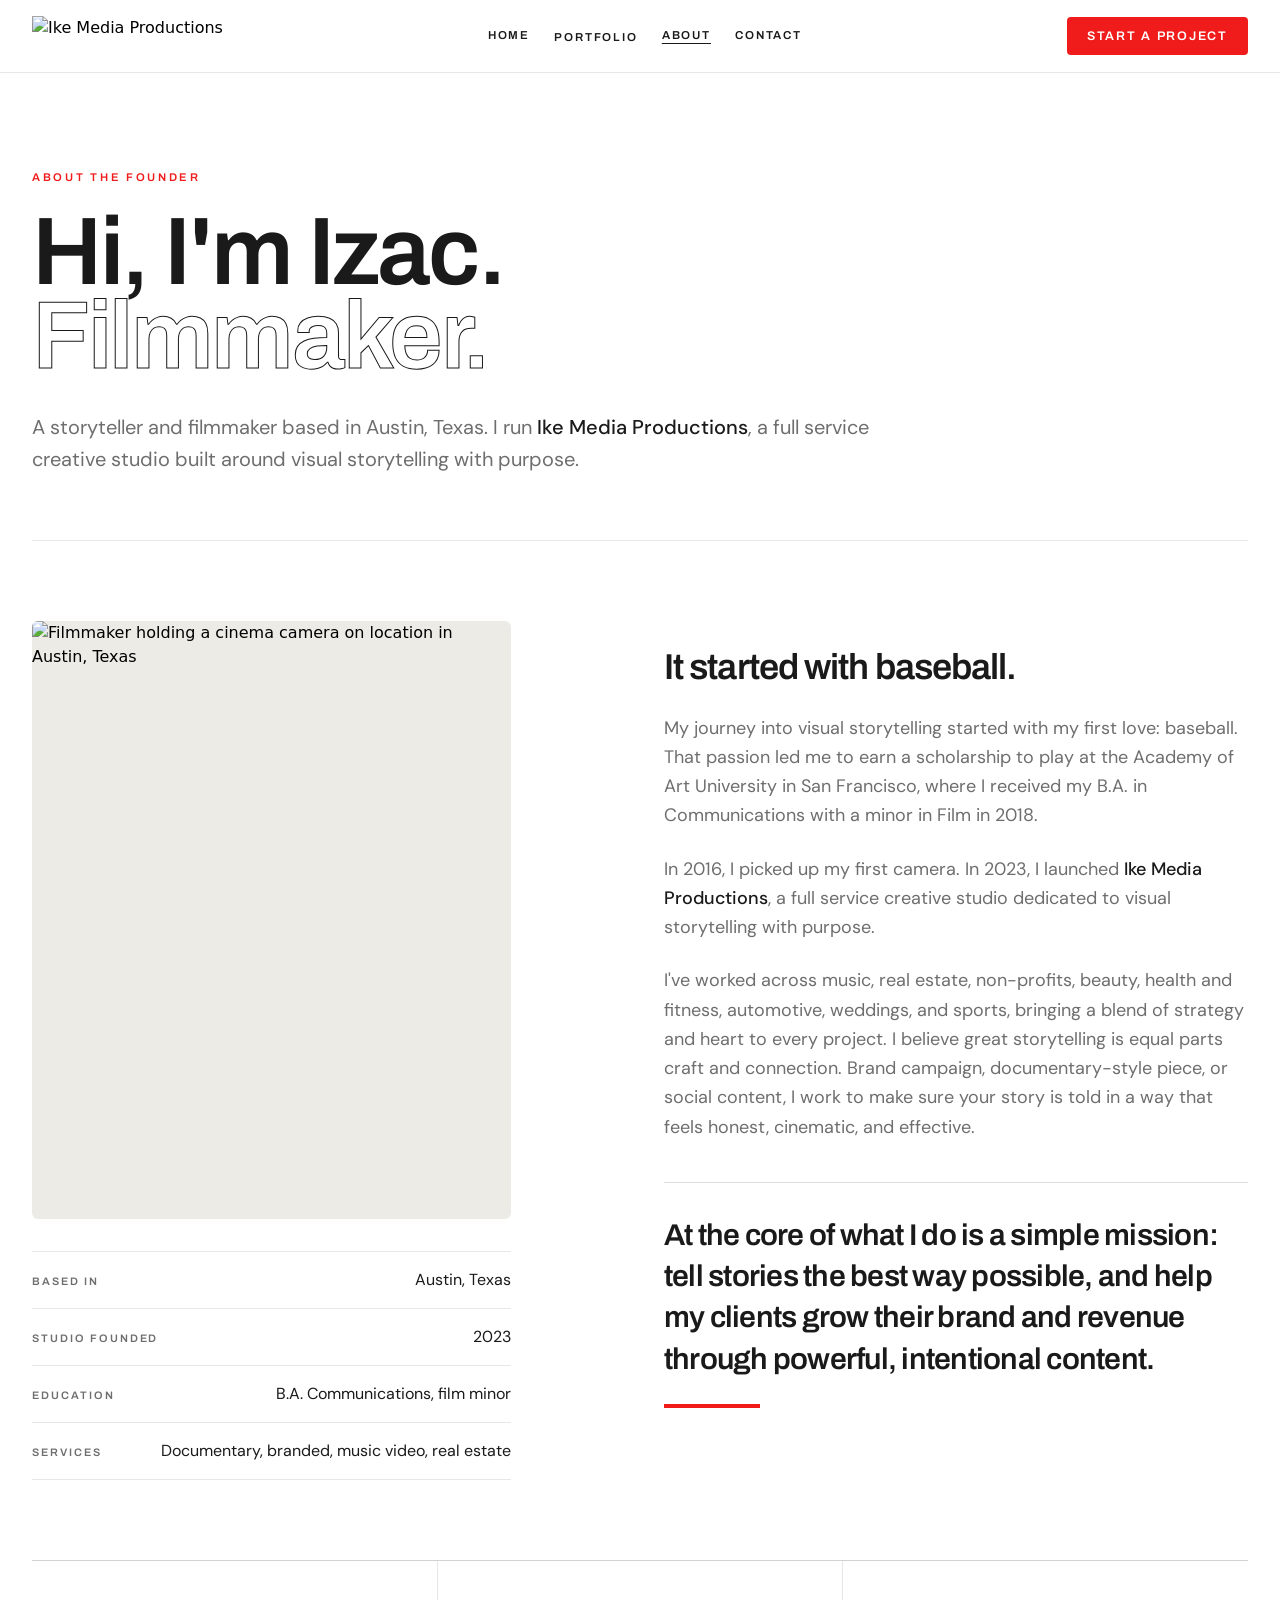
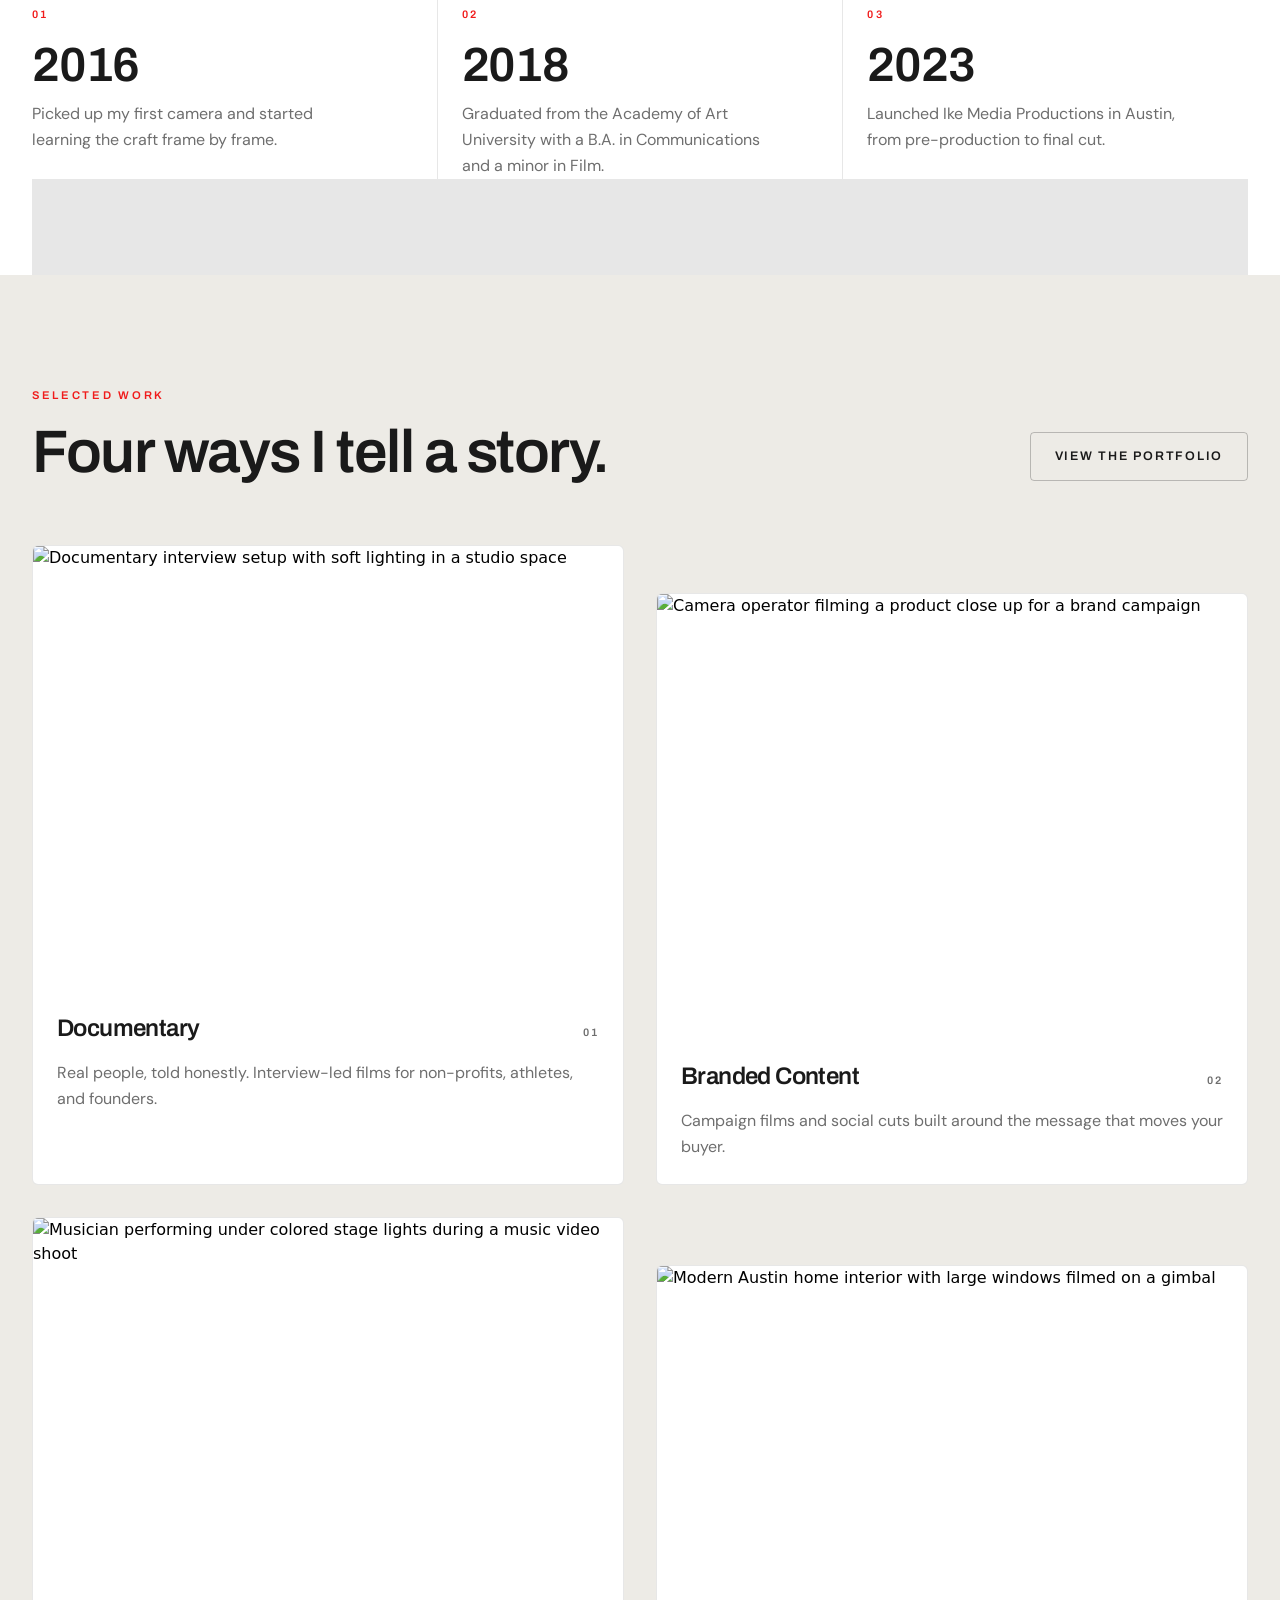
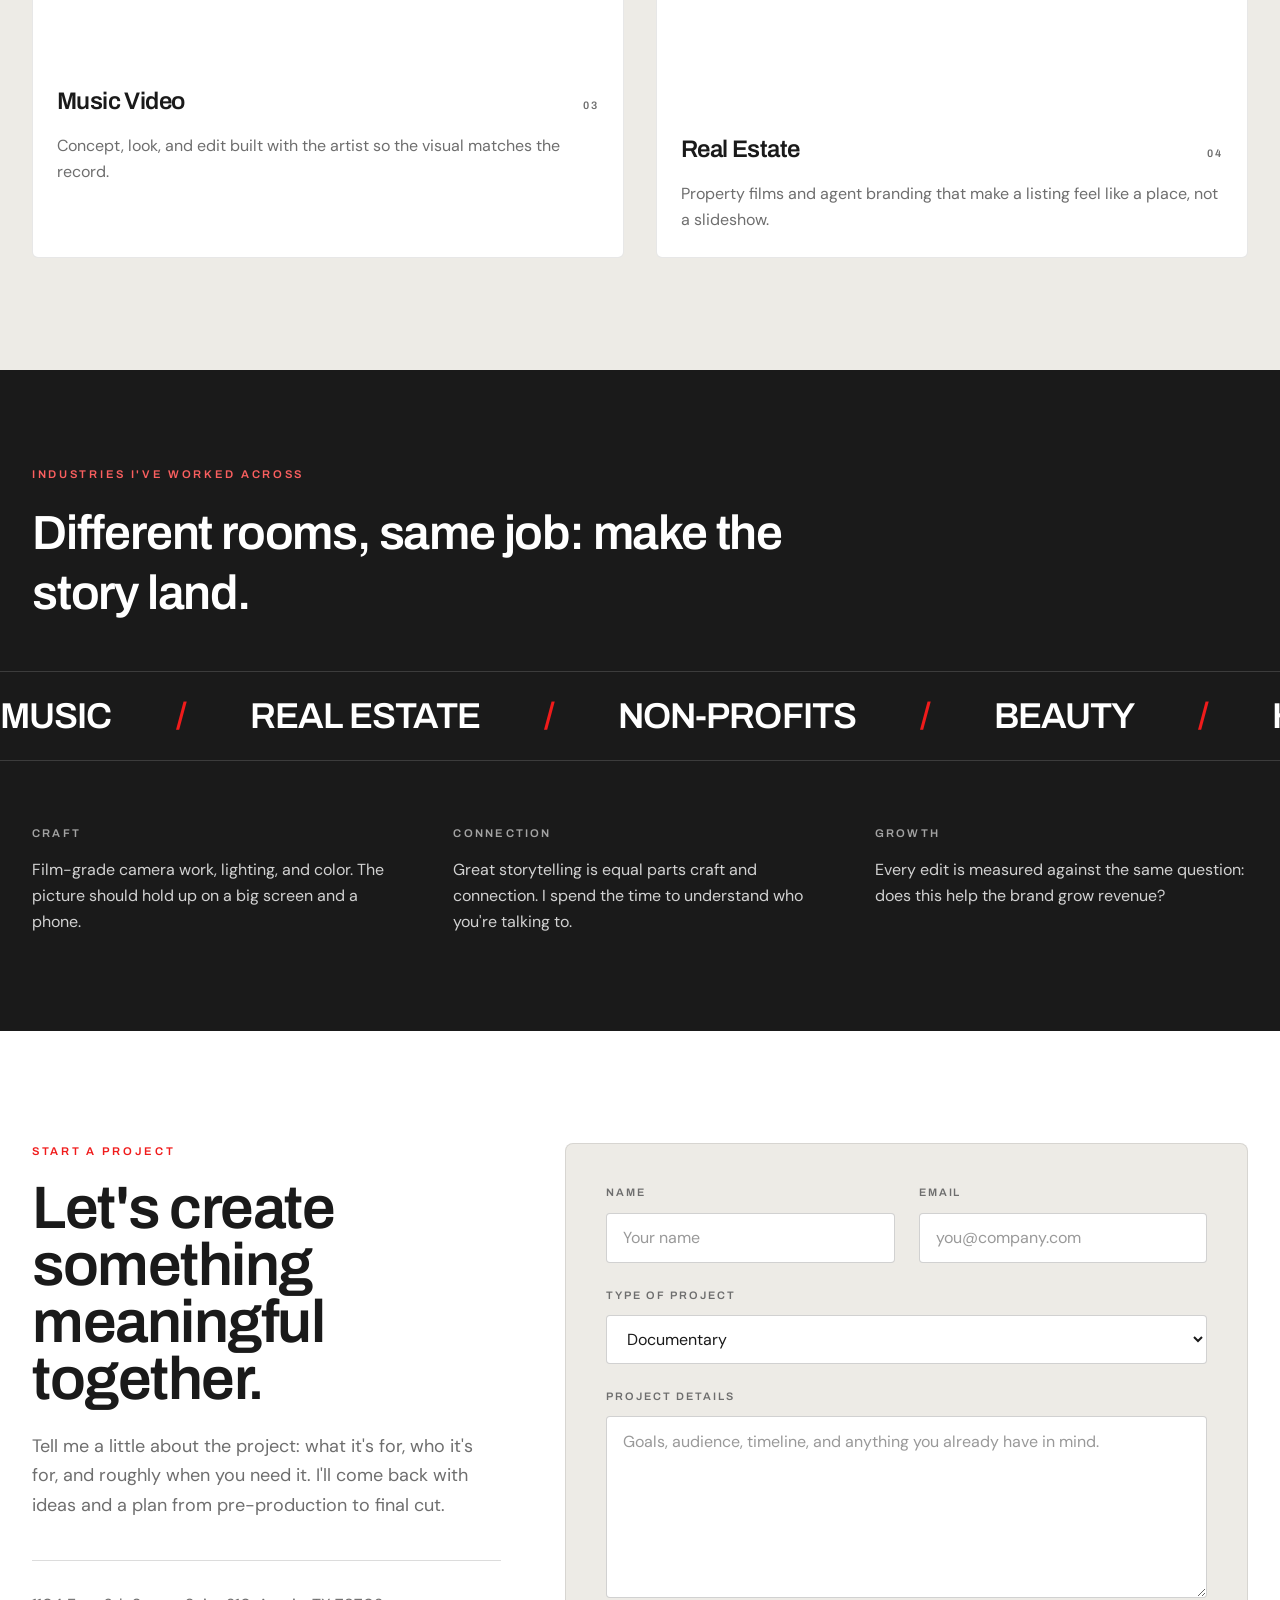
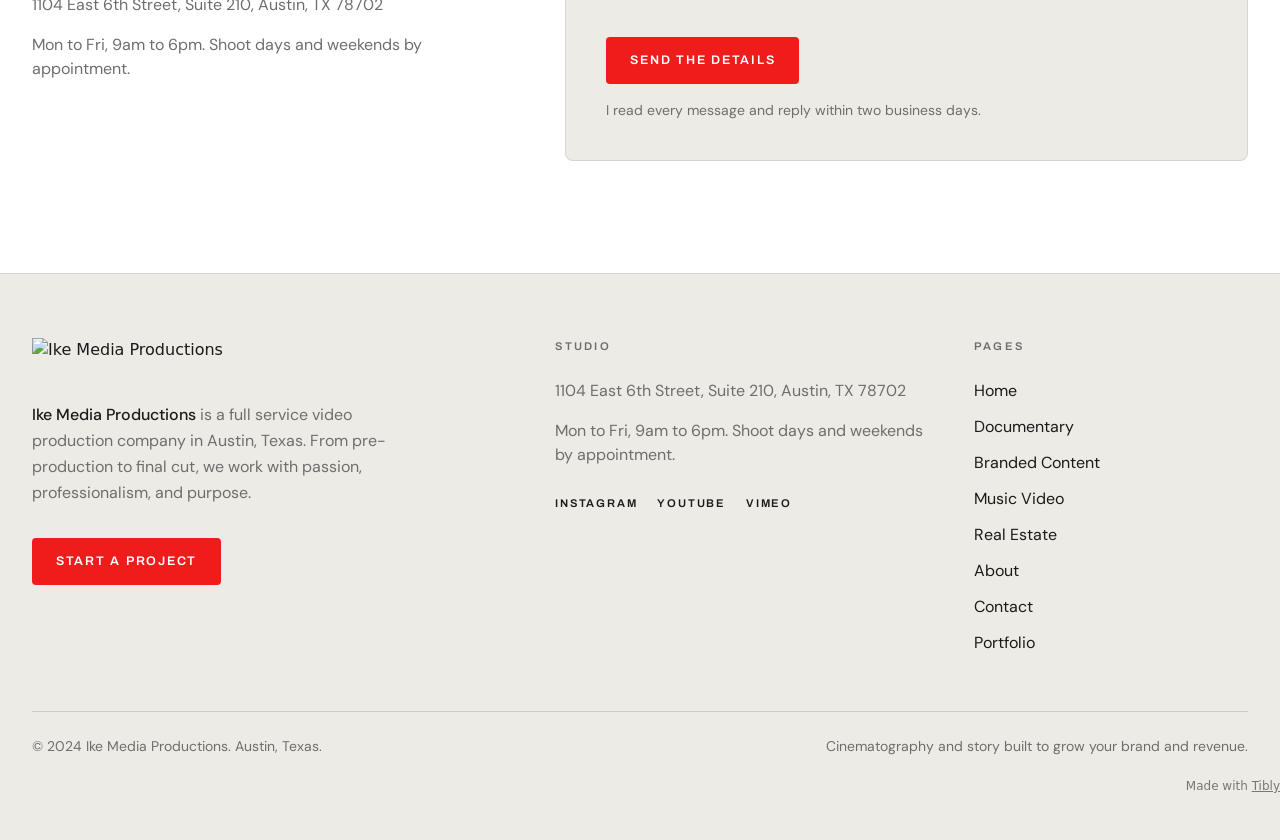
==== commit 3d5a2e99: "Remove phone number and email from every page" ====
--- a/about.html
+++ b/about.html
@@ -19,11 +19,11 @@
 <script>addEventListener('DOMContentLoaded',function(){if(!('IntersectionObserver' in window))return;var io=new IntersectionObserver(function(es){es.forEach(function(en){if(en.isIntersecting){en.target.classList.add('tibly-fx-in');io.unobserve(en.target)}})},{rootMargin:'0px 0px -8% 0px'});document.querySelectorAll('section[data-block] > *').forEach(function(el){var p=getComputedStyle(el).position;if(p==='absolute'||p==='fixed')return;if(el.getBoundingClientRect().top>innerHeight){el.classList.add('tibly-fx');io.observe(el)}})});</script>
 
 <link rel="icon" href="https://br-winter-boat-ajcnusyq.storage.c-3.us-east-2.aws.neon.tech/tibly-site-media/sites/48767eb0-01b2-47ba-965e-753239d180d7/013777ab1e2e6c7a86d65d6bb3da0336.webp"/>
-<style>.tibly-ba{position:relative;overflow:hidden;--ba:50%;cursor:ew-resize;touch-action:pan-y;user-select:none;-webkit-user-select:none}.tibly-ba>img{display:block;width:100%;height:100%;object-fit:cover}.tibly-ba .tibly-ba-before{position:absolute;inset:0;clip-path:inset(0 calc(100% - var(--ba)) 0 0)}.tibly-ba .tibly-ba-before img{display:block;width:100%;height:100%;object-fit:cover}.tibly-ba::after{content:'';position:absolute;top:0;bottom:0;left:var(--ba);width:2px;margin-left:-1px;background:#fff;box-shadow:0 0 6px rgba(0,0,0,.55);pointer-events:none;z-index:1}.tibly-ba::before{content:'';position:absolute;top:50%;left:var(--ba);width:44px;height:44px;transform:translate(-50%,-50%);border-radius:9999px;background:rgba(0,0,0,.75) url("data:image/svg+xml,%3Csvg%20xmlns='http://www.w3.org/2000/svg'%20viewBox='0%200%2024%2024'%20fill='%23fff'%3E%3Cpath%20d='M9%206l-6%206%206%206zM15%206l6%206-6%206z'/%3E%3C/svg%3E") center/22px 22px no-repeat;border:2px solid #fff;box-shadow:0 2px 8px rgba(0,0,0,.4);pointer-events:none;z-index:1}.tibly-ba input[type=range]{position:absolute;inset:0;width:100%;height:100%;margin:0;opacity:0;pointer-events:none;-webkit-appearance:none;appearance:none;z-index:2}[data-lightbox]{cursor:zoom-in}.tibly-lb{position:fixed;inset:0;z-index:9999;background:rgba(0,0,0,.92);display:flex;align-items:center;justify-content:center;cursor:zoom-out;padding:24px}.tibly-lb img{max-width:100%;max-height:100%;object-fit:contain}</style>
-<script>document.addEventListener('input',function(e){var t=e.target;if(!t||t.type!=='range')return;var c=t.closest&&t.closest('.tibly-ba');if(c)c.style.setProperty('--ba',t.value+'%')});document.addEventListener('pointerdown',function(e){var c=e.target.closest&&e.target.closest('.tibly-ba');if(!c||e.button>0)return;e.preventDefault();var inp=c.querySelector('input[type=range]');var set=function(x){var r=c.getBoundingClientRect();if(!r.width)return;var p=Math.max(0,Math.min(100,(x-r.left)*100/r.width));c.style.setProperty('--ba',p+'%');if(inp)inp.value=Math.round(p)};set(e.clientX);var mv=function(ev){set(ev.clientX)};var up=function(){document.removeEventListener('pointermove',mv);document.removeEventListener('pointerup',up);document.removeEventListener('pointercancel',up)};document.addEventListener('pointermove',mv);document.addEventListener('pointerup',up);document.addEventListener('pointercancel',up)});document.addEventListener('click',function(e){var im=e.target.closest&&e.target.closest('[data-lightbox]');if(!im||!(im.currentSrc||im.src))return;e.preventDefault();var o=document.createElement('div');o.className='tibly-lb';var big=document.createElement('img');big.src=im.currentSrc||im.src;big.alt=im.alt||'';o.appendChild(big);o.addEventListener('click',function(){o.remove()});document.addEventListener('keydown',function esc(ev){if(ev.key==='Escape'){o.remove();document.removeEventListener('keydown',esc)}});document.body.appendChild(o)});document.addEventListener('click',function(e){var x=e.target.closest&&e.target.closest('[data-announce-close]');if(!x)return;var b=x.closest('[data-announce]');if(b){b.style.display='none';try{sessionStorage.setItem('tibly-announce','1')}catch(_){}}});addEventListener('DOMContentLoaded',function(){try{if(sessionStorage.getItem('tibly-announce')==='1'){var b=document.querySelector('[data-announce]');if(b)b.style.display='none'}}catch(_){}if('IntersectionObserver' in window&&!matchMedia('(prefers-reduced-motion:reduce)').matches){var els=document.querySelectorAll('[data-count]');if(els.length){var io=new IntersectionObserver(function(es){es.forEach(function(en){if(!en.isIntersecting)return;io.unobserve(en.target);var el=en.target,s=el.textContent||'',m=s.match(/[\d,]*\d(?:\.\d+)?/);if(!m)return;var raw=m[0],num=parseFloat(raw.replace(/,/g,''));if(!isFinite(num))return;if(!el.getAttribute('data-count'))el.setAttribute('data-count',s);var pre=s.slice(0,m.index),post=s.slice(m.index+raw.length),grp=raw.indexOf(',')>=0,dec=(raw.split('.')[1]||'').length,t0=performance.now();requestAnimationFrame(function tick(now){var p=Math.min((now-t0)/1400,1);p=1-Math.pow(1-p,3);var v=(num*p).toFixed(dec);if(grp)v=Number(v).toLocaleString('en-US',{minimumFractionDigits:dec});el.textContent=pre+v+post;if(p<1)requestAnimationFrame(tick)})})},{rootMargin:'0px 0px -10% 0px'});els.forEach(function(el){io.observe(el)})}}var badge=document.querySelector('[data-tibly-open]');if(badge){var src=document.querySelector('[data-tibly-field="hours"]');var txt=(src&&src.textContent||'').toLowerCase();var days=['sun','mon','tue','wed','thu','fri','sat'];var toMin=function(h,mm,ap){h=+h;mm=+(mm||0);if(ap==='pm'&&h!==12)h+=12;if(ap==='am'&&h===12)h=0;return h*60+mm};var spans=[];var re=/(sun|mon|tue|wed|thu|fri|sat|daily|every ?day)[a-z]*\s*(?:[-\u2013\u2014]\s*(sun|mon|tue|wed|thu|fri|sat)[a-z]*)?\s*:?\s*(\d{1,2})(?::(\d{2}))?\s*(am|pm)?\s*[-\u2013\u2014]\s*(\d{1,2})(?::(\d{2}))?\s*(am|pm)?/g,mm;while((mm=re.exec(txt))){var d1=mm[1].slice(0,3),d2=mm[2],ap1=mm[5]||(mm[8]==='pm'&&+mm[3]<=+mm[6]?'am':mm[8]),o=toMin(mm[3],mm[4],ap1),c=toMin(mm[6],mm[7],mm[8]);var from=d1==='dai'||d1==='eve'?0:days.indexOf(d1),to=d2?days.indexOf(d2.slice(0,3)):(d1==='dai'||d1==='eve'?6:from);if(from<0)continue;for(var d=from;;d=(d+1)%7){spans.push([d,o,c]);if(d===to)break}}if(spans.length){var now=new Date(),cur=now.getDay(),min=now.getHours()*60+now.getMinutes();var open=spans.some(function(s){return s[0]===cur&&min>=s[1]&&min<s[2]});badge.textContent=open?(badge.getAttribute('data-open-text')||'Open now'):(badge.getAttribute('data-closed-text')||'Closed now');badge.setAttribute('data-state',open?'open':'closed');badge.hidden=false}}});</script>
+<style>.tibly-ba{position:relative;overflow:hidden;--ba:50%;cursor:ew-resize;touch-action:pan-y;user-select:none;-webkit-user-select:none}.tibly-ba>img{display:block;width:100%;height:100%;object-fit:cover}.tibly-ba .tibly-ba-before{position:absolute;inset:0;clip-path:inset(0 calc(100% - var(--ba)) 0 0)}.tibly-ba .tibly-ba-before img{display:block;width:100%;height:100%;object-fit:cover}.tibly-ba::after{content:'';position:absolute;top:0;bottom:0;left:var(--ba);width:2px;margin-left:-1px;background:#fff;box-shadow:0 0 6px rgba(0,0,0,.55);pointer-events:none;z-index:1}.tibly-ba::before{content:'';position:absolute;top:50%;left:var(--ba);width:44px;height:44px;transform:translate(-50%,-50%);border-radius:9999px;background:rgba(0,0,0,.75) url("data:image/svg+xml,%3Csvg%20xmlns='http://www.w3.org/2000/svg'%20viewBox='0%200%2024%2024'%20fill='%23fff'%3E%3Cpath%20d='M9%206l-6%206%206%206zM15%206l6%206-6%206z'/%3E%3C/svg%3E") center/22px 22px no-repeat;border:2px solid #fff;box-shadow:0 2px 8px rgba(0,0,0,.4);pointer-events:none;z-index:1}.tibly-ba input[type=range]{position:absolute;inset:0;width:100%;height:100%;margin:0;opacity:0;pointer-events:none;-webkit-appearance:none;appearance:none;z-index:2}.tibly-gallery-item{position:relative;overflow:hidden;margin:0;display:block;isolation:isolate}.tibly-gallery-item>img,.tibly-gallery-item>a>img{display:block;width:100%;height:100%;object-fit:cover;transition:transform 1.1s cubic-bezier(.2,.7,.2,1),filter .6s ease}.tibly-gallery-item:hover>img,.tibly-gallery-item:hover>a>img,.tibly-gallery-item:focus-within>img{transform:scale(1.06);filter:brightness(1.04)}.tibly-gallery-item>figcaption{position:absolute;left:0;right:0;bottom:0;padding:2.25rem 1rem .9rem;color:#fff;font-size:.875rem;line-height:1.35;background:linear-gradient(to top,rgba(0,0,0,.7),rgba(0,0,0,0));transform:translateY(100%);opacity:0;transition:transform .55s cubic-bezier(.2,.7,.2,1),opacity .45s ease;pointer-events:none}.tibly-gallery-item:hover>figcaption,.tibly-gallery-item:focus-within>figcaption{transform:none;opacity:1}@media (hover:none){.tibly-gallery-item>figcaption{transform:none;opacity:1}}.tibly-gallery[data-gallery-ready] .tibly-gallery-item{opacity:0;transform:translateY(28px) scale(.97);transition:opacity .7s ease,transform .9s cubic-bezier(.2,.7,.2,1);transition-delay:calc(var(--i,0)*70ms)}.tibly-gallery[data-gallery-ready] .tibly-gallery-item.is-in{opacity:1;transform:none}@media (prefers-reduced-motion:reduce){.tibly-gallery .tibly-gallery-item{opacity:1!important;transform:none!important;transition:none!important}.tibly-gallery-item>img{transition:none!important}}[data-lightbox]{cursor:zoom-in}.tibly-lb{position:fixed;inset:0;z-index:9999;background:rgba(8,8,10,.94);-webkit-backdrop-filter:blur(14px);backdrop-filter:blur(14px);display:flex;align-items:center;justify-content:center;cursor:zoom-out;padding:clamp(16px,4vw,48px);animation:tibly-lb-in .28s ease both;touch-action:pan-y}.tibly-lb.is-out{animation:tibly-lb-out .22s ease both}.tibly-lb figure{position:relative;margin:0;max-width:100%;max-height:100%;display:flex;flex-direction:column;align-items:center;cursor:default}.tibly-lb img{display:block;-webkit-user-drag:none;user-select:none;-webkit-user-select:none;max-width:100%;max-height:calc(100vh - clamp(32px,8vw,96px) - 3.5rem);object-fit:contain;border-radius:6px;box-shadow:0 30px 80px rgba(0,0,0,.6);animation:tibly-lb-img .4s cubic-bezier(.2,.7,.2,1) both}.tibly-lb figcaption{color:rgba(255,255,255,.85);font-size:.9rem;line-height:1.4;text-align:center;padding:.9rem 1rem 0;max-width:60ch;min-height:1.5rem}.tibly-lb figcaption:empty{display:none}.tibly-lb button{position:absolute;display:flex;align-items:center;justify-content:center;width:44px;height:44px;border:0;border-radius:9999px;background:rgba(255,255,255,.12);color:#fff;cursor:pointer;transition:background .2s,transform .2s;-webkit-tap-highlight-color:transparent}.tibly-lb button:hover{background:rgba(255,255,255,.24);transform:scale(1.06)}.tibly-lb button:focus-visible{outline:2px solid #fff;outline-offset:2px}.tibly-lb button svg{width:22px;height:22px;fill:none;stroke:currentColor;stroke-width:2;stroke-linecap:round;stroke-linejoin:round}.tibly-lb .tibly-lb-x{top:16px;right:16px}.tibly-lb .tibly-lb-prev,.tibly-lb .tibly-lb-next{top:50%;transform:translateY(-50%)}.tibly-lb .tibly-lb-prev:hover,.tibly-lb .tibly-lb-next:hover{transform:translateY(-50%) scale(1.06)}.tibly-lb .tibly-lb-prev{left:12px}.tibly-lb .tibly-lb-next{right:12px}.tibly-lb .tibly-lb-n{position:absolute;top:24px;left:50%;transform:translateX(-50%);color:rgba(255,255,255,.7);font-size:.8rem;letter-spacing:.08em;font-variant-numeric:tabular-nums}.tibly-lb[data-single] .tibly-lb-prev,.tibly-lb[data-single] .tibly-lb-next,.tibly-lb[data-single] .tibly-lb-n{display:none}@keyframes tibly-lb-in{from{opacity:0}to{opacity:1}}@keyframes tibly-lb-out{from{opacity:1}to{opacity:0}}@keyframes tibly-lb-img{from{opacity:0;transform:scale(.92) translateY(12px)}to{opacity:1;transform:none}}@media (prefers-reduced-motion:reduce){.tibly-lb,.tibly-lb img,.tibly-lb.is-out{animation:none!important}}</style>
+<script>document.addEventListener('input',function(e){var t=e.target;if(!t||t.type!=='range')return;var c=t.closest&&t.closest('.tibly-ba');if(c)c.style.setProperty('--ba',t.value+'%')});document.addEventListener('pointerdown',function(e){var c=e.target.closest&&e.target.closest('.tibly-ba');if(!c||e.button>0)return;e.preventDefault();var inp=c.querySelector('input[type=range]');var set=function(x){var r=c.getBoundingClientRect();if(!r.width)return;var p=Math.max(0,Math.min(100,(x-r.left)*100/r.width));c.style.setProperty('--ba',p+'%');if(inp)inp.value=Math.round(p)};set(e.clientX);var mv=function(ev){set(ev.clientX)};var up=function(){document.removeEventListener('pointermove',mv);document.removeEventListener('pointerup',up);document.removeEventListener('pointercancel',up)};document.addEventListener('pointermove',mv);document.addEventListener('pointerup',up);document.addEventListener('pointercancel',up)});document.addEventListener('click',function(e){var im=e.target.closest&&e.target.closest('[data-lightbox]');if(!im||!(im.currentSrc||im.src)||e.target.closest('.tibly-lb'))return;e.preventDefault();var scope=im.closest('.tibly-gallery')||im.closest('section')||im.parentNode;var set=Array.prototype.filter.call(scope.querySelectorAll('[data-lightbox]'),function(x){return x.currentSrc||x.src});var i=Math.max(0,set.indexOf(im));var o=document.createElement('div');o.className='tibly-lb';o.setAttribute('role','dialog');o.setAttribute('aria-modal','true');o.setAttribute('aria-label','Photo viewer');if(set.length<2)o.setAttribute('data-single','');var svgL='<svg viewBox="0 0 24 24"><path d="M15 6l-6 6 6 6"/></svg>',svgR='<svg viewBox="0 0 24 24"><path d="M9 6l6 6-6 6"/></svg>',svgX='<svg viewBox="0 0 24 24"><path d="M6 6l12 12M18 6L6 18"/></svg>';o.innerHTML='<span class="tibly-lb-n"></span><figure><img alt="" draggable="false"><figcaption></figcaption></figure><button type="button" class="tibly-lb-prev" aria-label="Previous photo">'+svgL+'</button><button type="button" class="tibly-lb-next" aria-label="Next photo">'+svgR+'</button><button type="button" class="tibly-lb-x" aria-label="Close">'+svgX+'</button>';var big=o.querySelector('img'),cap=o.querySelector('figcaption'),n=o.querySelector('.tibly-lb-n');var capOf=function(x){var f=x.closest('figure'),c=f&&f.querySelector('figcaption');return (c&&c.textContent.trim())||x.alt||''};var show=function(k){i=(k+set.length)%set.length;var x=set[i];big.style.animation='none';void big.offsetWidth;big.style.animation='';big.src=x.currentSrc||x.src;big.alt=x.alt||'';cap.textContent=capOf(x);n.textContent=(i+1)+' / '+set.length;[set[(i+1)%set.length],set[(i-1+set.length)%set.length]].forEach(function(p){if(p&&p!==x){var pre=new Image();pre.src=p.currentSrc||p.src}})};var prevOverflow=document.documentElement.style.overflow;document.documentElement.style.overflow='hidden';var close=function(){document.removeEventListener('keydown',key);o.classList.add('is-out');var done=function(){o.remove();document.documentElement.style.overflow=prevOverflow;try{im.focus({preventScroll:true})}catch(_){}};if(matchMedia('(prefers-reduced-motion:reduce)').matches)done();else setTimeout(done,220)};var key=function(ev){if(ev.key==='Escape')close();else if(ev.key==='ArrowRight')show(i+1);else if(ev.key==='ArrowLeft')show(i-1)};document.addEventListener('keydown',key);var swiped=false;o.addEventListener('click',function(ev){if(swiped){swiped=false;return}var b=ev.target.closest('button');if(b){ev.stopPropagation();if(b.classList.contains('tibly-lb-prev'))show(i-1);else if(b.classList.contains('tibly-lb-next'))show(i+1);else close();return}if(!ev.target.closest('figure'))close()});var x0=null;o.addEventListener('pointerdown',function(ev){x0=ev.clientX});o.addEventListener('pointerup',function(ev){if(x0===null)return;var dx=ev.clientX-x0;x0=null;if(Math.abs(dx)>40&&set.length>1){swiped=true;show(dx<0?i+1:i-1)}});show(i);document.body.appendChild(o);var xb=o.querySelector('.tibly-lb-x');if(xb)xb.focus({preventScroll:true})});document.addEventListener('click',function(e){var x=e.target.closest&&e.target.closest('[data-announce-close]');if(!x)return;var b=x.closest('[data-announce]');if(b){b.style.display='none';try{sessionStorage.setItem('tibly-announce','1')}catch(_){}}});addEventListener('DOMContentLoaded',function(){try{if(sessionStorage.getItem('tibly-announce')==='1'){var b=document.querySelector('[data-announce]');if(b)b.style.display='none'}}catch(_){}if('IntersectionObserver' in window&&!matchMedia('(prefers-reduced-motion:reduce)').matches){var els=document.querySelectorAll('[data-count]');if(els.length){var io=new IntersectionObserver(function(es){es.forEach(function(en){if(!en.isIntersecting)return;io.unobserve(en.target);var el=en.target,s=el.textContent||'',m=s.match(/[\d,]*\d(?:\.\d+)?/);if(!m)return;var raw=m[0],num=parseFloat(raw.replace(/,/g,''));if(!isFinite(num))return;if(!el.getAttribute('data-count'))el.setAttribute('data-count',s);var pre=s.slice(0,m.index),post=s.slice(m.index+raw.length),grp=raw.indexOf(',')>=0,dec=(raw.split('.')[1]||'').length,t0=performance.now();requestAnimationFrame(function tick(now){var p=Math.min((now-t0)/1400,1);p=1-Math.pow(1-p,3);var v=(num*p).toFixed(dec);if(grp)v=Number(v).toLocaleString('en-US',{minimumFractionDigits:dec});el.textContent=pre+v+post;if(p<1)requestAnimationFrame(tick)})})},{rootMargin:'0px 0px -10% 0px'});els.forEach(function(el){io.observe(el)})}}if('IntersectionObserver' in window&&!matchMedia('(prefers-reduced-motion:reduce)').matches){document.querySelectorAll('.tibly-gallery').forEach(function(g){var items=g.querySelectorAll('.tibly-gallery-item');if(!items.length)return;var gio=new IntersectionObserver(function(es){es.forEach(function(en){if(!en.isIntersecting)return;gio.unobserve(en.target);en.target.classList.add('is-in')})},{rootMargin:'0px 0px -8% 0px',threshold:.1});var watch=function(el,k){el.style.setProperty('--i',k%12);gio.observe(el)};items.forEach(watch);g.setAttribute('data-gallery-ready','');if('MutationObserver' in window)new MutationObserver(function(ms){ms.forEach(function(m){m.addedNodes.forEach(function(nd){if(nd.nodeType===1&&nd.classList&&nd.classList.contains('tibly-gallery-item'))watch(nd,0)})})}).observe(g,{childList:true})})}var badge=document.querySelector('[data-tibly-open]');if(badge){var src=document.querySelector('[data-tibly-field="hours"]');var txt=(src&&src.textContent||'').toLowerCase();var days=['sun','mon','tue','wed','thu','fri','sat'];var toMin=function(h,mm,ap){h=+h;mm=+(mm||0);if(ap==='pm'&&h!==12)h+=12;if(ap==='am'&&h===12)h=0;return h*60+mm};var spans=[];var re=/(sun|mon|tue|wed|thu|fri|sat|daily|every ?day)[a-z]*\s*(?:[-\u2013\u2014]\s*(sun|mon|tue|wed|thu|fri|sat)[a-z]*)?\s*:?\s*(\d{1,2})(?::(\d{2}))?\s*(am|pm)?\s*[-\u2013\u2014]\s*(\d{1,2})(?::(\d{2}))?\s*(am|pm)?/g,mm;while((mm=re.exec(txt))){var d1=mm[1].slice(0,3),d2=mm[2],ap1=mm[5]||(mm[8]==='pm'&&+mm[3]<=+mm[6]?'am':mm[8]),o=toMin(mm[3],mm[4],ap1),c=toMin(mm[6],mm[7],mm[8]);var from=d1==='dai'||d1==='eve'?0:days.indexOf(d1),to=d2?days.indexOf(d2.slice(0,3)):(d1==='dai'||d1==='eve'?6:from);if(from<0)continue;for(var d=from;;d=(d+1)%7){spans.push([d,o,c]);if(d===to)break}}if(spans.length){var now=new Date(),cur=now.getDay(),min=now.getHours()*60+now.getMinutes();var open=spans.some(function(s){return s[0]===cur&&min>=s[1]&&min<s[2]});badge.textContent=open?(badge.getAttribute('data-open-text')||'Open now'):(badge.getAttribute('data-closed-text')||'Closed now');badge.setAttribute('data-state',open?'open':'closed');badge.hidden=false}}});</script>
 <style>header a[aria-current="page"]:not(:has(img,svg)){text-decoration:underline;text-underline-offset:4px;text-decoration-thickness:1px}</style>
 <style>#nav-open~[class*="peer-checked:"][class*="fixed"]{min-height:100vh;min-height:100dvh}@media (prefers-reduced-motion:no-preference){label[for="nav-open"] span{transition:transform .3s ease,opacity .2s ease}header:has(#nav-open:checked) label[for="nav-open"]:not([aria-label="Close" i]) span:not(:has(span)):nth-of-type(1){transform:translateY(8px) rotate(45deg)}header:has(#nav-open:checked) label[for="nav-open"]:not([aria-label="Close" i]) span:not(:has(span)):nth-of-type(2){opacity:0}header:has(#nav-open:checked) label[for="nav-open"]:not([aria-label="Close" i]) span:not(:has(span)):nth-of-type(3){transform:translateY(-8px) rotate(-45deg)}#nav-open:checked~[class*="peer-checked:"]{animation:tibly-nav-in .25s ease}#nav-open:checked~[class*="peer-checked:"] label[for="nav-open"]{display:inline-block;animation:tibly-x-in .35s ease}@keyframes tibly-nav-in{from{opacity:0;transform:translateY(10px)}}@keyframes tibly-x-in{from{opacity:0;transform:rotate(-90deg) scale(.6)}}}</style>
-<link rel="stylesheet" href="/styles.css?v=f355a328"/>
+<link rel="stylesheet" href="/styles.css?v=4f285303"/>
 </head>
 <body>
 <!-- block:header -->
@@ -318,16 +318,6 @@
         </p>
 
         <ul class="mt-10 space-y-4 border-t border-ink/15 pt-8 font-body text-base text-ink">
-          <li>
-            <a class="inline-block underline-offset-4 transition-colors duration-200 hover:text-brand-600 hover:underline" href="tel:+15125550134">
-              <span data-tibly-field="phone">(512) 555-0134</span>
-            </a>
-          </li>
-          <li>
-            <a class="inline-block break-words underline-offset-4 transition-colors duration-200 hover:text-brand-600 hover:underline" href="mailto:hello@ikemediaproductions.com">
-              <span data-tibly-field="email">hello@ikemediaproductions.com</span>
-            </a>
-          </li>
           <li><span data-tibly-field="address" class="block text-muted">1104 East 6th Street, Suite 210, Austin, TX 78702</span></li>
           <li class="flex flex-wrap items-center gap-3">
             <span data-tibly-field="hours" class="text-muted">Mon to Fri, 9am to 6pm. Shoot days and weekends by appointment.</span>
@@ -393,16 +383,6 @@
       <div class="md:col-span-4">
         <h2 class="font-display text-[0.7rem] font-semibold uppercase tracking-[0.2em] text-muted">Studio</h2>
         <ul class="mt-6 space-y-4 font-body text-base text-ink">
-          <li>
-            <a class="inline-block underline-offset-4 transition-colors duration-200 hover:text-brand-600 hover:underline" href="tel:+15125550134">
-              <span data-tibly-field="phone">(512) 555-0134</span>
-            </a>
-          </li>
-          <li>
-            <a class="inline-block break-words underline-offset-4 transition-colors duration-200 hover:text-brand-600 hover:underline" href="mailto:hello@ikemediaproductions.com">
-              <span data-tibly-field="email">hello@ikemediaproductions.com</span>
-            </a>
-          </li>
           <li>
             <span data-tibly-field="address" class="block text-muted">1104 East 6th Street, Suite 210, Austin, TX 78702</span>
           </li>
@@ -438,16 +418,6 @@
       <p class="max-w-md md:text-right">Cinematography and story built to grow your brand and revenue.</p>
     </div>
   </div>
-
-  <div class="fixed inset-x-0 bottom-0 z-40 md:hidden">
-    <a class="flex w-full items-center justify-center gap-2 bg-brand-500 px-5 py-4 font-display text-sm font-semibold uppercase tracking-[0.14em] text-white transition-colors duration-200 active:bg-brand-700" href="tel:+15125550134">
-      <svg viewBox="0 0 24 24" class="h-4 w-4" fill="none" stroke="currentColor" stroke-width="1.6" aria-hidden="true">
-        <path d="M4 4h4l2 5-2.5 1.5a11 11 0 006 6L15 14l5 2v4a15 15 0 01-16-16z"></path>
-      </svg>
-      <span>Call</span>
-      <span data-tibly-field="phone">(512) 555-0134</span>
-    </a>
-  </div>
 <div data-tibly-made-with="" style="text-align:right;font-size:12px;line-height:1;opacity:.55;margin-top:24px;white-space:nowrap;">Made with <a href="https://tibly.ai" rel="noopener" style="display:inline;color:inherit;font-size:inherit;margin:0;text-decoration:underline;" target="_blank">Tibly</a></div></footer>
 <!-- /block:footer -->
   <script async="" src="https://api.tibly.ai/widget/v1.js"></script>
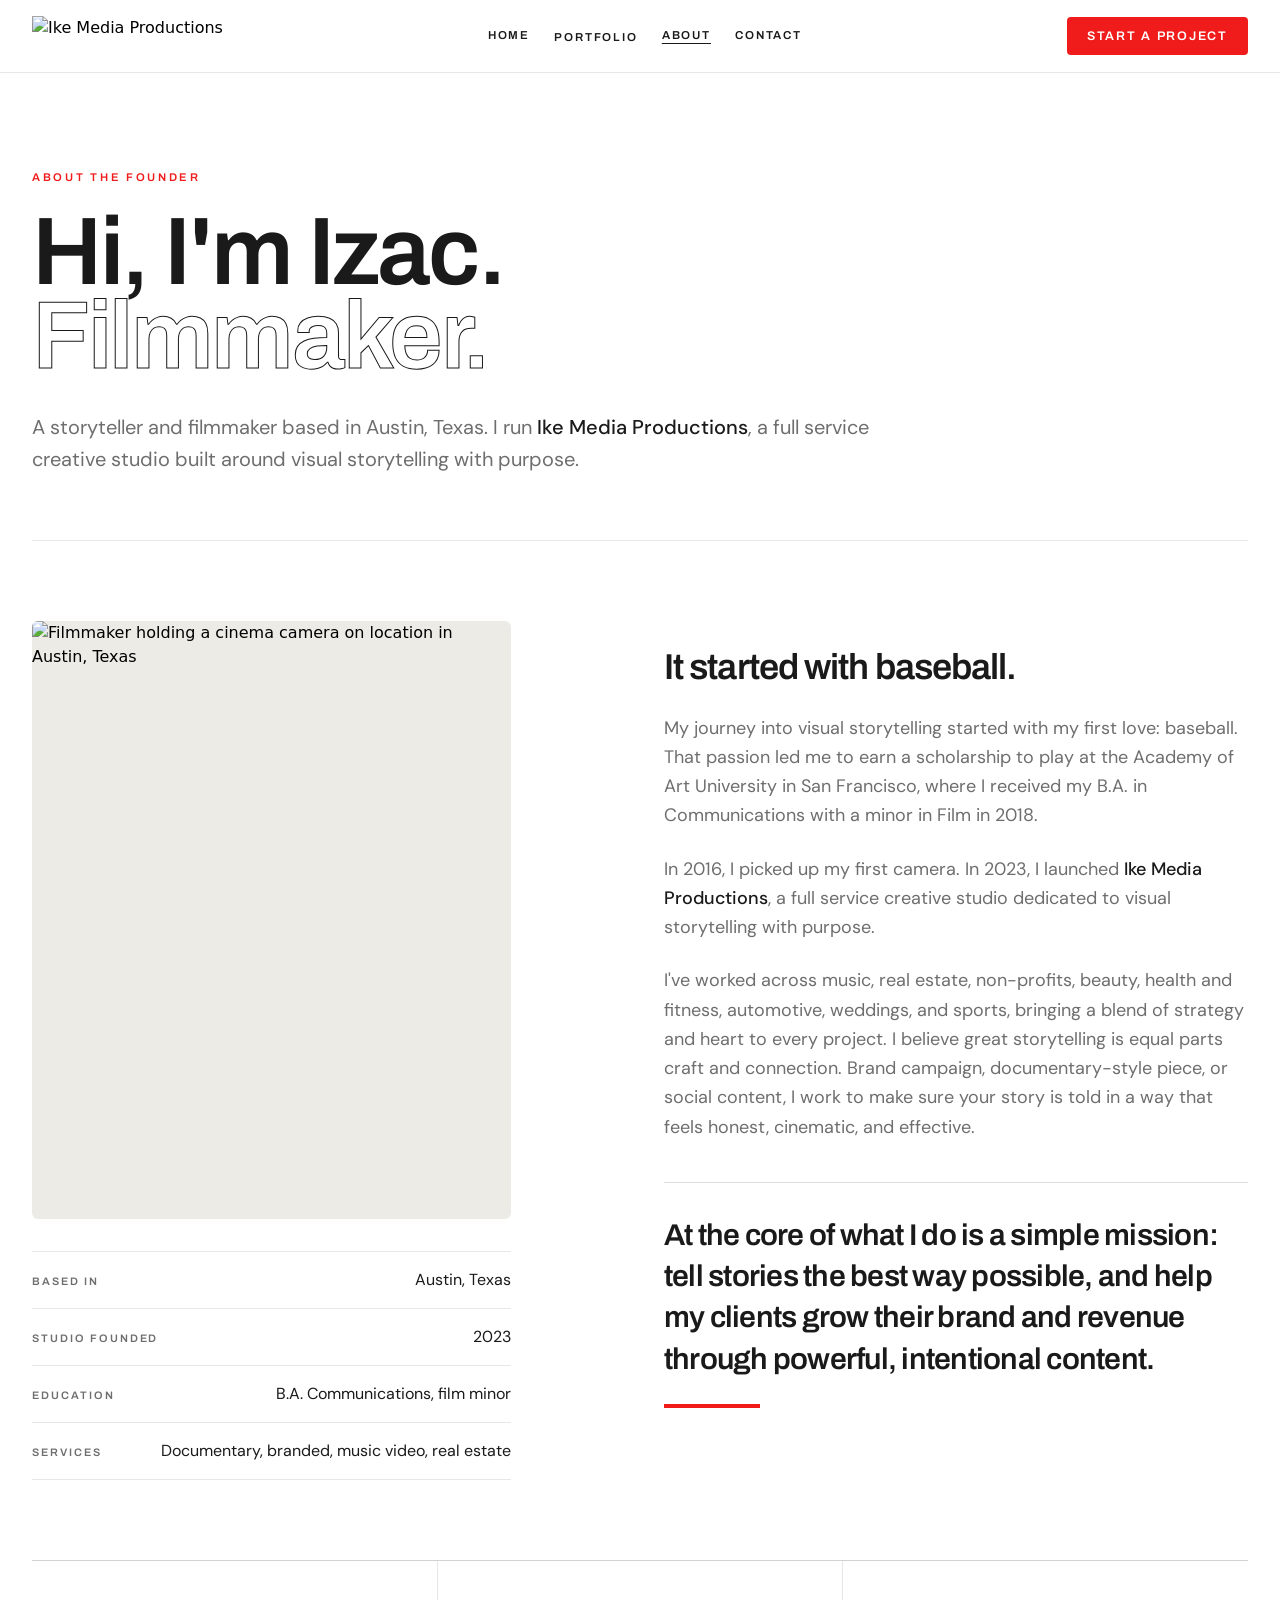
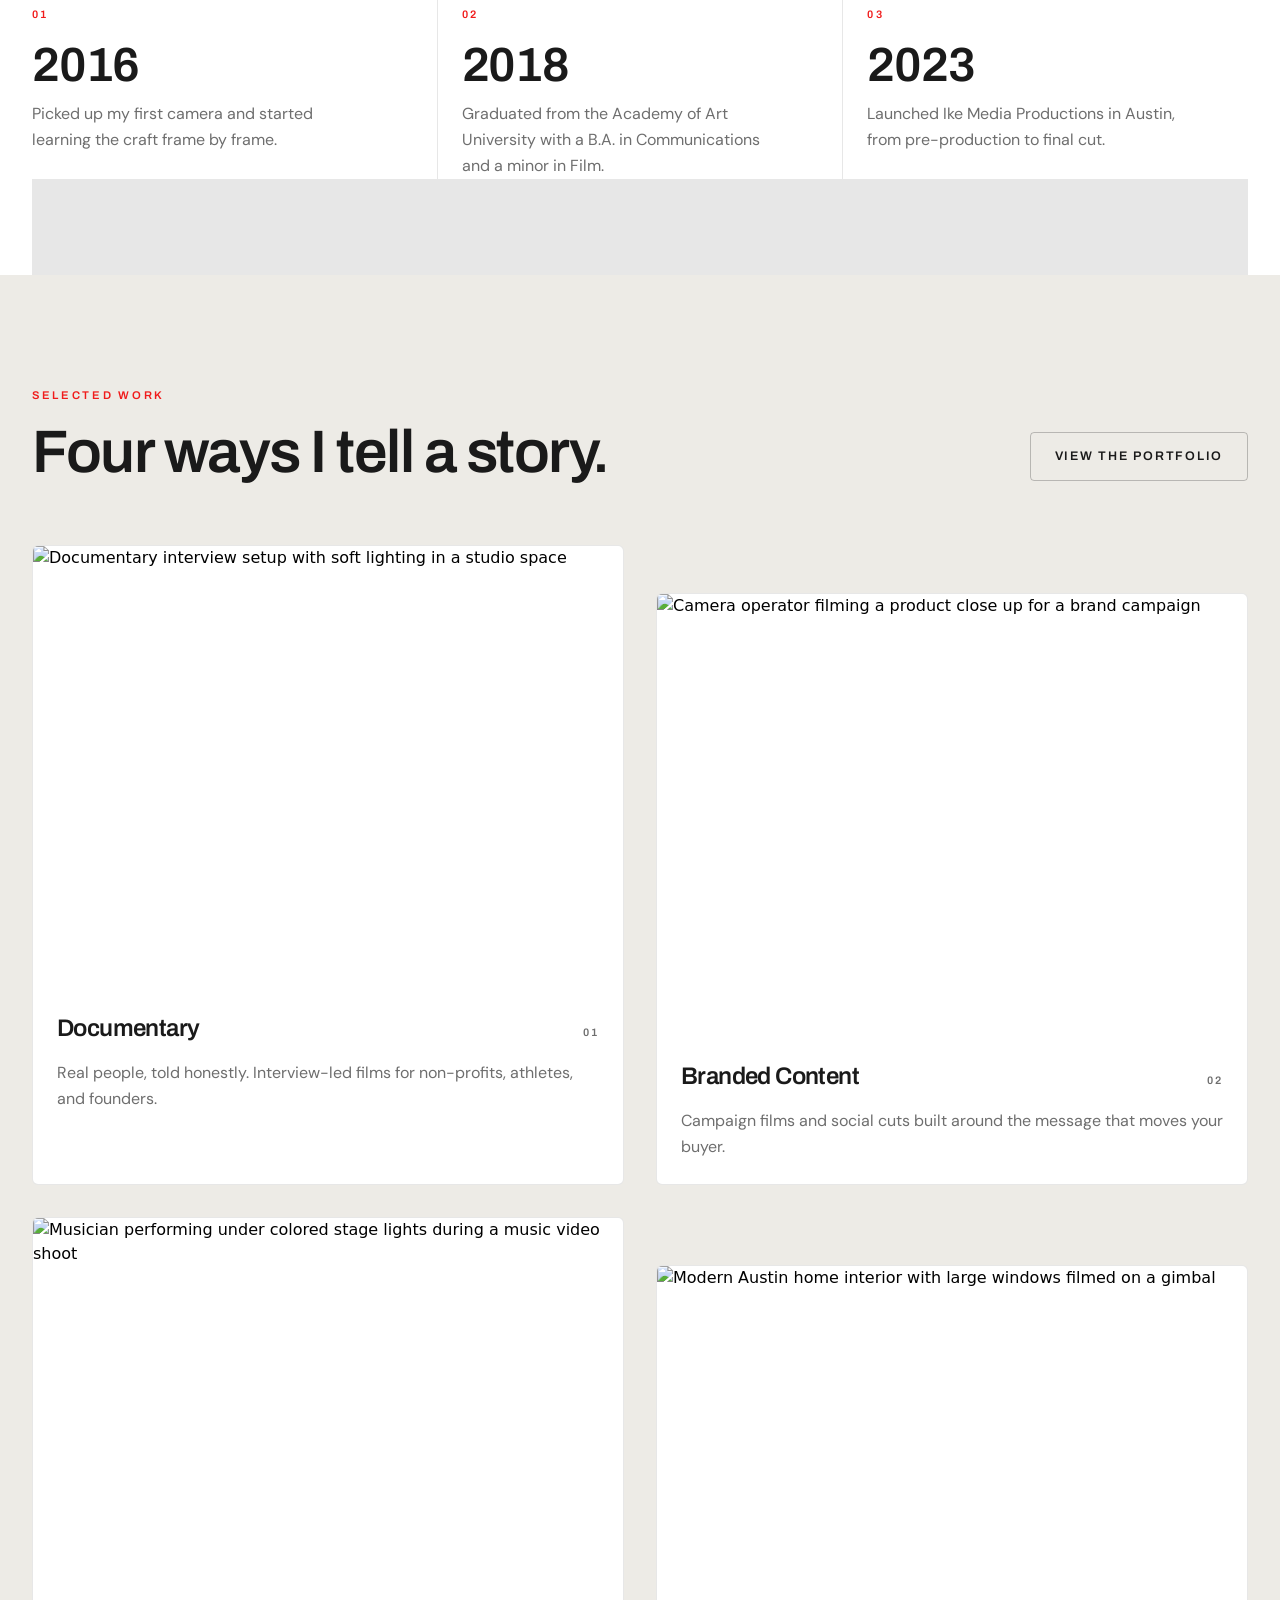
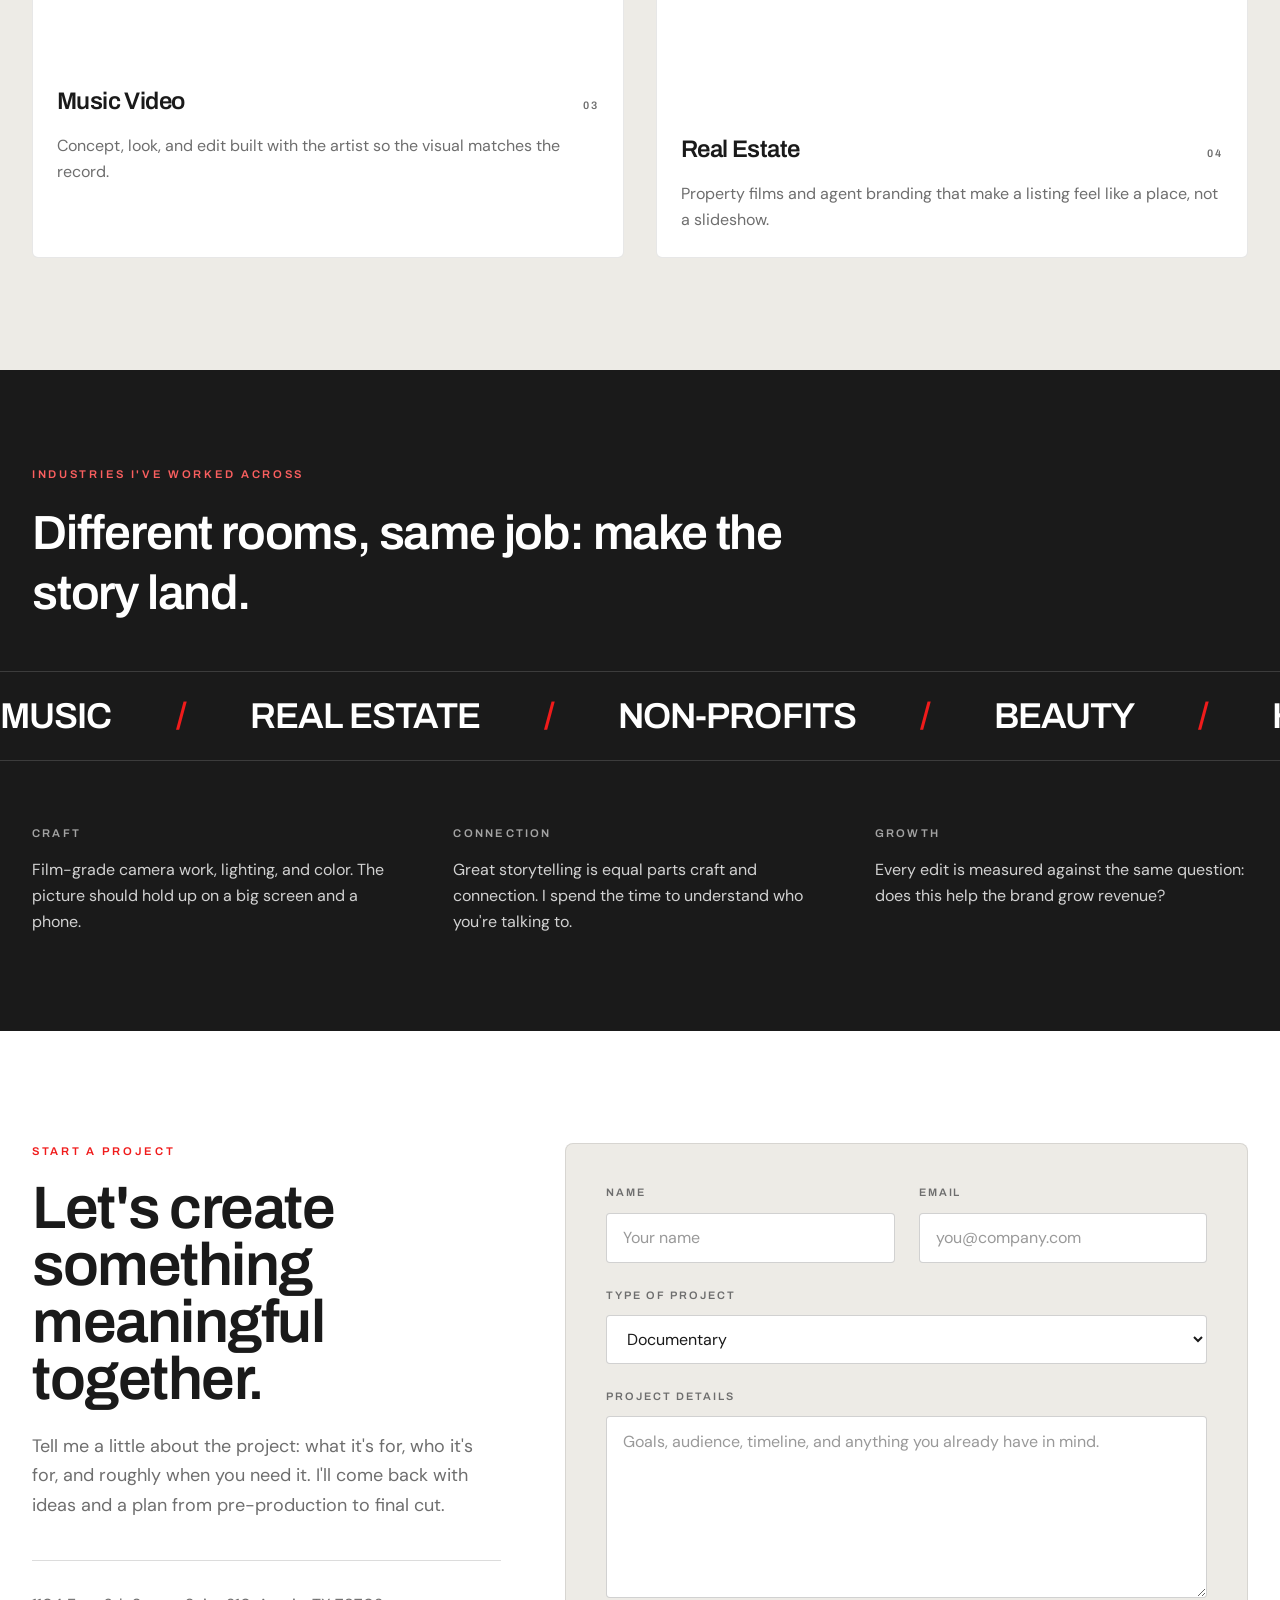
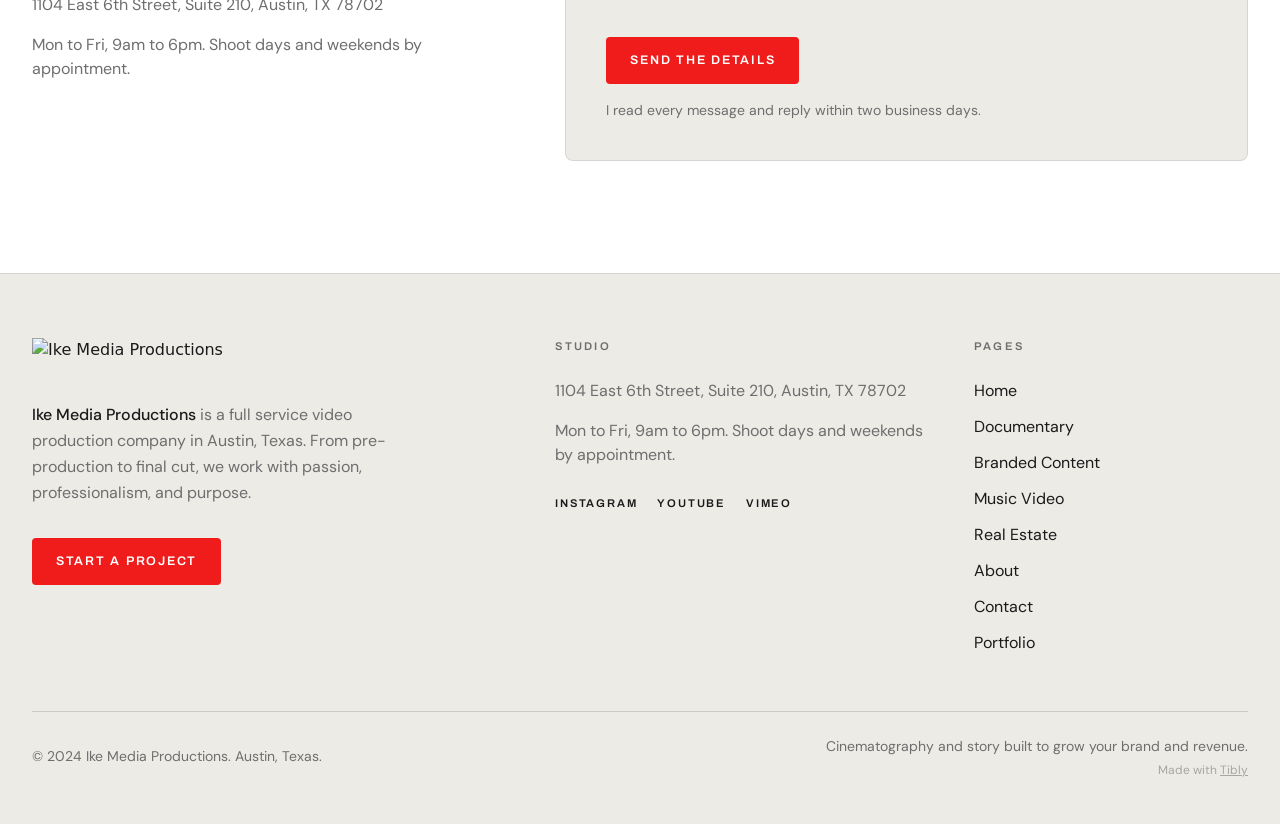
==== commit 42c4222c: "Align the Made with Tibly line with the footer tagline" ====
--- a/about.html
+++ b/about.html
@@ -415,10 +415,13 @@
 
     <div class="mt-14 flex flex-col gap-3 border-t border-ink/15 pt-6 font-body text-sm text-muted md:flex-row md:items-center md:justify-between">
       <p>© 2024 <span data-tibly-field="business-name">Ike Media Productions</span>. Austin, Texas.</p>
-      <p class="max-w-md md:text-right">Cinematography and story built to grow your brand and revenue.</p>
-    </div>
-  </div>
-<div data-tibly-made-with="" style="text-align:right;font-size:12px;line-height:1;opacity:.55;margin-top:24px;white-space:nowrap;">Made with <a href="https://tibly.ai" rel="noopener" style="display:inline;color:inherit;font-size:inherit;margin:0;text-decoration:underline;" target="_blank">Tibly</a></div></footer>
+      <div class="max-w-md md:text-right">
+        <p>Cinematography and story built to grow your brand and revenue.</p>
+        <p data-tibly-made-with="" class="mt-2" style="font-size:12px;line-height:1;opacity:.55;white-space:nowrap;">Made with <a href="https://tibly.ai" rel="noopener" style="display:inline;color:inherit;font-size:inherit;margin:0;text-decoration:underline;" target="_blank">Tibly</a></p>
+      </div>
+    </div>
+  </div>
+</footer>
 <!-- /block:footer -->
   <script async="" src="https://api.tibly.ai/widget/v1.js"></script>
 
--- a/styles.css
+++ b/styles.css
@@ -1,2 +1,2 @@
 /*! tailwindcss v4.3.2 | MIT License | https://tailwindcss.com */
-@layer properties{@supports (((-webkit-hyphens:none)) and (not (margin-trim:inline))) or ((-moz-orient:inline) and (not (color:rgb(from red r g b)))){*,:before,:after,::backdrop{--tw-translate-x:0;--tw-translate-y:0;--tw-translate-z:0;--tw-scroll-snap-strictness:proximity;--tw-space-y-reverse:0;--tw-divide-y-reverse:0;--tw-border-style:solid;--tw-leading:initial;--tw-font-weight:initial;--tw-tracking:initial;--tw-shadow:0 0 #0000;--tw-shadow-color:initial;--tw-shadow-alpha:100%;--tw-inset-shadow:0 0 #0000;--tw-inset-shadow-color:initial;--tw-inset-shadow-alpha:100%;--tw-ring-color:initial;--tw-ring-shadow:0 0 #0000;--tw-inset-ring-color:initial;--tw-inset-ring-shadow:0 0 #0000;--tw-ring-inset:initial;--tw-ring-offset-width:0px;--tw-ring-offset-color:#fff;--tw-ring-offset-shadow:0 0 #0000;--tw-outline-style:solid;--tw-duration:initial;--tw-scale-x:1;--tw-scale-y:1;--tw-scale-z:1}}}@layer theme{:root,:host{--font-sans:ui-sans-serif, system-ui, sans-serif, "Apple Color Emoji", "Segoe UI Emoji", "Segoe UI Symbol", "Noto Color Emoji";--font-mono:ui-monospace, SFMono-Regular, Menlo, Monaco, Consolas, "Liberation Mono", "Courier New", monospace;--color-white:#fff;--spacing:.25rem;--container-xs:20rem;--container-sm:24rem;--container-md:28rem;--container-xl:36rem;--container-2xl:42rem;--container-3xl:48rem;--container-7xl:80rem;--text-sm:.875rem;--text-sm--line-height:calc(1.25 / .875);--text-base:1rem;--text-base--line-height:calc(1.5 / 1);--text-lg:1.125rem;--text-lg--line-height:calc(1.75 / 1.125);--text-xl:1.25rem;--text-xl--line-height:calc(1.75 / 1.25);--text-2xl:1.5rem;--text-2xl--line-height:calc(2 / 1.5);--text-3xl:1.875rem;--text-3xl--line-height:calc(2.25 / 1.875);--text-4xl:2.25rem;--text-4xl--line-height:calc(2.5 / 2.25);--text-5xl:3rem;--text-5xl--line-height:1;--text-6xl:3.75rem;--text-6xl--line-height:1;--text-7xl:4.5rem;--text-7xl--line-height:1;--text-8xl:6rem;--text-8xl--line-height:1;--font-weight-light:300;--font-weight-medium:500;--font-weight-semibold:600;--tracking-tight:-.025em;--leading-tight:1.25;--leading-snug:1.375;--leading-relaxed:1.625;--aspect-video:16 / 9;--default-transition-duration:.15s;--default-transition-timing-function:cubic-bezier(.4, 0, .2, 1);--default-font-family:var(--font-sans);--default-mono-font-family:var(--font-mono);--color-brand-50:#fff1f1;--color-brand-100:#ffdfdf;--color-brand-200:#ffc4c4;--color-brand-300:#ff9c9c;--color-brand-400:#fa5f5f;--color-brand-500:#f01b1b;--color-brand-600:#d40f0f;--color-brand-700:#b00c0c;--color-brand-800:#8a0c0c;--color-brand-900:#5e0a0a;--color-surface:#edebe6;--color-surface-2:#f6f5f2;--color-ink:#1a1a1a;--color-muted:#6e6e6e;--font-display:"Archivo", "Helvetica Neue", Arial, sans-serif;--font-body:"DM Sans", "Helvetica Neue", Arial, sans-serif;--radius-btn:.25rem;--radius-card:.375rem;--radius-panel:.5rem;--animate-marquee:marquee 30s linear infinite;--animate-kenburns:kenburns 18s ease-in-out infinite alternate;--animate-float:float 6s ease-in-out infinite;--animate-pulse-soft:pulse-soft 4s ease-in-out infinite;--animate-spin-slow:spin-slow 24s linear infinite}}@layer base{*,:after,:before,::backdrop{box-sizing:border-box;border:0 solid;margin:0;padding:0}::file-selector-button{box-sizing:border-box;border:0 solid;margin:0;padding:0}html,:host{-webkit-text-size-adjust:100%;tab-size:4;line-height:1.5;font-family:var(--default-font-family,ui-sans-serif, system-ui, sans-serif, "Apple Color Emoji", "Segoe UI Emoji", "Segoe UI Symbol", "Noto Color Emoji");font-feature-settings:var(--default-font-feature-settings,normal);font-variation-settings:var(--default-font-variation-settings,normal);-webkit-tap-highlight-color:transparent}hr{height:0;color:inherit;border-top-width:1px}abbr:where([title]){-webkit-text-decoration:underline dotted;text-decoration:underline dotted}h1,h2,h3,h4,h5,h6{font-size:inherit;font-weight:inherit}a{color:inherit;-webkit-text-decoration:inherit;-webkit-text-decoration:inherit;-webkit-text-decoration:inherit;text-decoration:inherit}b,strong{font-weight:bolder}code,kbd,samp,pre{font-family:var(--default-mono-font-family,ui-monospace, SFMono-Regular, Menlo, Monaco, Consolas, "Liberation Mono", "Courier New", monospace);font-feature-settings:var(--default-mono-font-feature-settings,normal);font-variation-settings:var(--default-mono-font-variation-settings,normal);font-size:1em}small{font-size:80%}sub,sup{vertical-align:baseline;font-size:75%;line-height:0;position:relative}sub{bottom:-.25em}sup{top:-.5em}table{text-indent:0;border-color:inherit;border-collapse:collapse}:-moz-focusring{outline:auto}progress{vertical-align:baseline}summary{display:list-item}ol,ul,menu{list-style:none}img,svg,video,canvas,audio,iframe,embed,object{vertical-align:middle;display:block}img,video{max-width:100%;height:auto}button,input,select,optgroup,textarea{font:inherit;font-feature-settings:inherit;font-variation-settings:inherit;letter-spacing:inherit;color:inherit;opacity:1;background-color:#0000;border-radius:0}::file-selector-button{font:inherit;font-feature-settings:inherit;font-variation-settings:inherit;letter-spacing:inherit;color:inherit;opacity:1;background-color:#0000;border-radius:0}:where(select:is([multiple],[size])) optgroup{font-weight:bolder}:where(select:is([multiple],[size])) optgroup option{padding-inline-start:20px}::file-selector-button{margin-inline-end:4px}::placeholder{opacity:1}@supports (not ((-webkit-appearance:-apple-pay-button))) or (contain-intrinsic-size:1px){::placeholder{color:currentColor}@supports (color:color-mix(in lab, red, red)){::placeholder{color:color-mix(in oklab, currentcolor 50%, transparent)}}}textarea{resize:vertical}::-webkit-search-decoration{-webkit-appearance:none}::-webkit-date-and-time-value{min-height:1lh;text-align:inherit}::-webkit-datetime-edit{display:inline-flex}::-webkit-datetime-edit-fields-wrapper{padding:0}::-webkit-datetime-edit{padding-block:0}::-webkit-datetime-edit-year-field{padding-block:0}::-webkit-datetime-edit-month-field{padding-block:0}::-webkit-datetime-edit-day-field{padding-block:0}::-webkit-datetime-edit-hour-field{padding-block:0}::-webkit-datetime-edit-minute-field{padding-block:0}::-webkit-datetime-edit-second-field{padding-block:0}::-webkit-datetime-edit-millisecond-field{padding-block:0}::-webkit-datetime-edit-meridiem-field{padding-block:0}::-webkit-calendar-picker-indicator{line-height:1}:-moz-ui-invalid{box-shadow:none}button,input:where([type=button],[type=reset],[type=submit]){appearance:button}::file-selector-button{appearance:button}::-webkit-inner-spin-button{height:auto}::-webkit-outer-spin-button{height:auto}[hidden]:where(:not([hidden=until-found])){display:none!important}}@layer components{.btn{justify-content:center;align-items:center;gap:calc(var(--spacing) * 2);border-radius:var(--radius-btn);background-color:var(--color-brand-500);padding-inline:calc(var(--spacing) * 6);padding-block:calc(var(--spacing) * 3.5);font-family:var(--font-display);--tw-font-weight:var(--font-weight-semibold);font-size:.78rem;font-weight:var(--font-weight-semibold);--tw-tracking:.14em;letter-spacing:.14em;color:var(--color-white);text-transform:uppercase;transition-property:color,background-color,border-color,outline-color,text-decoration-color,fill,stroke,--tw-gradient-from,--tw-gradient-via,--tw-gradient-to;transition-timing-function:var(--tw-ease,var(--default-transition-timing-function));transition-duration:var(--tw-duration,var(--default-transition-duration));--tw-duration:.2s;transition-duration:.2s;display:inline-flex}@media (hover:hover){.btn:hover{background-color:var(--color-brand-700)}}.btn:focus-visible{outline-style:var(--tw-outline-style);outline-offset:2px;outline-width:2px;outline-color:var(--color-brand-500)}.btn-secondary{justify-content:center;align-items:center;gap:calc(var(--spacing) * 2);border-radius:var(--radius-btn);border-style:var(--tw-border-style);border-width:1px;border-color:#1a1a1a40;display:inline-flex}@supports (color:color-mix(in lab, red, red)){.btn-secondary{border-color:color-mix(in oklab, var(--color-ink) 25%, transparent)}}.btn-secondary{padding-inline:calc(var(--spacing) * 6);padding-block:calc(var(--spacing) * 3.5);font-family:var(--font-display);--tw-font-weight:var(--font-weight-semibold);font-size:.78rem;font-weight:var(--font-weight-semibold);--tw-tracking:.14em;letter-spacing:.14em;color:var(--color-ink);text-transform:uppercase;transition-property:color,background-color,border-color,outline-color,text-decoration-color,fill,stroke,--tw-gradient-from,--tw-gradient-via,--tw-gradient-to;transition-timing-function:var(--tw-ease,var(--default-transition-timing-function));transition-duration:var(--tw-duration,var(--default-transition-duration));--tw-duration:.2s;background-color:#0000;transition-duration:.2s}@media (hover:hover){.btn-secondary:hover{border-color:var(--color-ink);background-color:var(--color-ink);color:var(--color-white)}}.btn-secondary:focus-visible{outline-style:var(--tw-outline-style);outline-offset:2px;outline-width:2px;outline-color:var(--color-ink)}.card{border-radius:var(--radius-card);border-style:var(--tw-border-style);border-width:1px;border-color:#1a1a1a1a;overflow:hidden}@supports (color:color-mix(in lab, red, red)){.card{border-color:color-mix(in oklab, var(--color-ink) 10%, transparent)}}.card{background-color:var(--color-white);transition-property:color,background-color,border-color,outline-color,text-decoration-color,fill,stroke,--tw-gradient-from,--tw-gradient-via,--tw-gradient-to,opacity,box-shadow,transform,translate,scale,rotate,filter,-webkit-backdrop-filter,backdrop-filter,display,content-visibility,overlay,pointer-events;transition-timing-function:var(--tw-ease,var(--default-transition-timing-function));transition-duration:var(--tw-duration,var(--default-transition-duration));--tw-duration:.3s;transition-duration:.3s}@media (hover:hover){.card:hover{border-color:#1a1a1a40}@supports (color:color-mix(in lab, red, red)){.card:hover{border-color:color-mix(in oklab, var(--color-ink) 25%, transparent)}}.card:hover{--tw-shadow:0 18px 40px -24px var(--tw-shadow-color,#1a1a1a59);box-shadow:var(--tw-inset-shadow), var(--tw-inset-ring-shadow), var(--tw-ring-offset-shadow), var(--tw-ring-shadow), var(--tw-shadow)}}}@layer utilities{.invisible{visibility:hidden}.sr-only{clip-path:inset(50%);white-space:nowrap;border-width:0;width:1px;height:1px;margin:-1px;padding:0;position:absolute;overflow:hidden}.absolute{position:absolute}.fixed{position:fixed}.relative{position:relative}.sticky{position:sticky}.inset-0{inset:0}.inset-x-0{inset-inline:0}.top-0{top:0}.top-full{top:100%}.bottom-0{bottom:0}.left-1\/2{left:50%}.isolate{isolation:isolate}.z-40{z-index:40}.z-50{z-index:50}.mx-auto{margin-inline:auto}.-mt-2{margin-top:calc(var(--spacing) * -2)}.mt-1{margin-top:var(--spacing)}.mt-2{margin-top:calc(var(--spacing) * 2)}.mt-3{margin-top:calc(var(--spacing) * 3)}.mt-4{margin-top:calc(var(--spacing) * 4)}.mt-5{margin-top:calc(var(--spacing) * 5)}.mt-6{margin-top:calc(var(--spacing) * 6)}.mt-7{margin-top:calc(var(--spacing) * 7)}.mt-8{margin-top:calc(var(--spacing) * 8)}.mt-9{margin-top:calc(var(--spacing) * 9)}.mt-10{margin-top:calc(var(--spacing) * 10)}.mt-12{margin-top:calc(var(--spacing) * 12)}.mt-14{margin-top:calc(var(--spacing) * 14)}.mt-16{margin-top:calc(var(--spacing) * 16)}.mt-\[7px\]{margin-top:7px}.-mr-2{margin-right:calc(var(--spacing) * -2)}.mb-4{margin-bottom:calc(var(--spacing) * 4)}.ml-2{margin-left:calc(var(--spacing) * 2)}.block{display:block}.flex{display:flex}.grid{display:grid}.hidden{display:none}.inline-block{display:inline-block}.inline-flex{display:inline-flex}.table{display:table}.aspect-\[3\/4\]{aspect-ratio:3/4}.aspect-\[4\/3\]{aspect-ratio:4/3}.aspect-\[4\/5\]{aspect-ratio:4/5}.aspect-\[16\/10\]{aspect-ratio:16/10}.aspect-square{aspect-ratio:1}.aspect-video{aspect-ratio:var(--aspect-video)}.h-0\.5{height:calc(var(--spacing) * .5)}.h-1{height:var(--spacing)}.h-1\.5{height:calc(var(--spacing) * 1.5)}.h-4{height:calc(var(--spacing) * 4)}.h-7{height:calc(var(--spacing) * 7)}.h-8{height:calc(var(--spacing) * 8)}.h-10{height:calc(var(--spacing) * 10)}.h-\[3px\]{height:3px}.h-auto{height:auto}.h-full{height:100%}.h-px{height:1px}.min-h-\[88vh\]{min-height:88vh}.w-4{width:calc(var(--spacing) * 4)}.w-7{width:calc(var(--spacing) * 7)}.w-24{width:calc(var(--spacing) * 24)}.w-32{width:calc(var(--spacing) * 32)}.w-40{width:calc(var(--spacing) * 40)}.w-48{width:calc(var(--spacing) * 48)}.w-\[78\%\]{width:78%}.w-\[80vw\]{width:80vw}.w-\[200\%\]{width:200%}.w-auto{width:auto}.w-full{width:100%}.w-max{width:max-content}.max-w-2xl{max-width:var(--container-2xl)}.max-w-3xl{max-width:var(--container-3xl)}.max-w-7xl{max-width:var(--container-7xl)}.max-w-md{max-width:var(--container-md)}.max-w-prose{max-width:65ch}.max-w-sm{max-width:var(--container-sm)}.max-w-xl{max-width:var(--container-xl)}.max-w-xs{max-width:var(--container-xs)}.flex-1{flex:1}.shrink-0{flex-shrink:0}.grow{flex-grow:1}.-translate-x-1\/2{--tw-translate-x:calc(calc(1 / 2 * 100%) * -1);translate:var(--tw-translate-x) var(--tw-translate-y)}.animate-\[marquee_1\.5s_ease-out_reverse_both\]{animation:1.5s ease-out reverse both marquee}.animate-\[marquee_1s_ease-out_reverse_both\]{animation:1s ease-out reverse both marquee}.animate-kenburns{animation:var(--animate-kenburns)}.animate-marquee{animation:var(--animate-marquee)}.cursor-pointer{cursor:pointer}.snap-x{scroll-snap-type:x var(--tw-scroll-snap-strictness)}.snap-mandatory{--tw-scroll-snap-strictness:mandatory}.snap-start{scroll-snap-align:start}.columns-2{columns:2}.break-inside-avoid{break-inside:avoid}.grid-cols-1{grid-template-columns:repeat(1,minmax(0,1fr))}.grid-cols-2{grid-template-columns:repeat(2,minmax(0,1fr))}.flex-col{flex-direction:column}.flex-wrap{flex-wrap:wrap}.items-baseline{align-items:baseline}.items-center{align-items:center}.items-start{align-items:flex-start}.justify-between{justify-content:space-between}.justify-center{justify-content:center}.justify-end{justify-content:flex-end}.gap-2{gap:calc(var(--spacing) * 2)}.gap-3{gap:calc(var(--spacing) * 3)}.gap-4{gap:calc(var(--spacing) * 4)}.gap-5{gap:calc(var(--spacing) * 5)}.gap-6{gap:calc(var(--spacing) * 6)}.gap-8{gap:calc(var(--spacing) * 8)}.gap-10{gap:calc(var(--spacing) * 10)}.gap-12{gap:calc(var(--spacing) * 12)}.gap-14{gap:calc(var(--spacing) * 14)}.gap-px{gap:1px}:where(.space-y-2>:not(:last-child)){--tw-space-y-reverse:0;margin-block-start:calc(calc(var(--spacing) * 2) * var(--tw-space-y-reverse));margin-block-end:calc(calc(var(--spacing) * 2) * calc(1 - var(--tw-space-y-reverse)))}:where(.space-y-3>:not(:last-child)){--tw-space-y-reverse:0;margin-block-start:calc(calc(var(--spacing) * 3) * var(--tw-space-y-reverse));margin-block-end:calc(calc(var(--spacing) * 3) * calc(1 - var(--tw-space-y-reverse)))}:where(.space-y-4>:not(:last-child)){--tw-space-y-reverse:0;margin-block-start:calc(calc(var(--spacing) * 4) * var(--tw-space-y-reverse));margin-block-end:calc(calc(var(--spacing) * 4) * calc(1 - var(--tw-space-y-reverse)))}:where(.space-y-5>:not(:last-child)){--tw-space-y-reverse:0;margin-block-start:calc(calc(var(--spacing) * 5) * var(--tw-space-y-reverse));margin-block-end:calc(calc(var(--spacing) * 5) * calc(1 - var(--tw-space-y-reverse)))}:where(.space-y-6>:not(:last-child)){--tw-space-y-reverse:0;margin-block-start:calc(calc(var(--spacing) * 6) * var(--tw-space-y-reverse));margin-block-end:calc(calc(var(--spacing) * 6) * calc(1 - var(--tw-space-y-reverse)))}:where(.space-y-14>:not(:last-child)){--tw-space-y-reverse:0;margin-block-start:calc(calc(var(--spacing) * 14) * var(--tw-space-y-reverse));margin-block-end:calc(calc(var(--spacing) * 14) * calc(1 - var(--tw-space-y-reverse)))}:where(.space-y-16>:not(:last-child)){--tw-space-y-reverse:0;margin-block-start:calc(calc(var(--spacing) * 16) * var(--tw-space-y-reverse));margin-block-end:calc(calc(var(--spacing) * 16) * calc(1 - var(--tw-space-y-reverse)))}.gap-x-3{column-gap:calc(var(--spacing) * 3)}.gap-x-5{column-gap:calc(var(--spacing) * 5)}.gap-x-6{column-gap:calc(var(--spacing) * 6)}.gap-y-1{row-gap:var(--spacing)}.gap-y-3{row-gap:calc(var(--spacing) * 3)}:where(.divide-y>:not(:last-child)){--tw-divide-y-reverse:0;border-bottom-style:var(--tw-border-style);border-top-style:var(--tw-border-style);border-top-width:calc(1px * var(--tw-divide-y-reverse));border-bottom-width:calc(1px * calc(1 - var(--tw-divide-y-reverse)))}:where(.divide-ink\/10>:not(:last-child)){border-color:#1a1a1a1a}@supports (color:color-mix(in lab, red, red)){:where(.divide-ink\/10>:not(:last-child)){border-color:color-mix(in oklab, var(--color-ink) 10%, transparent)}}:where(.divide-white\/15>:not(:last-child)){border-color:#ffffff26}@supports (color:color-mix(in lab, red, red)){:where(.divide-white\/15>:not(:last-child)){border-color:color-mix(in oklab, var(--color-white) 15%, transparent)}}.self-start{align-self:flex-start}.overflow-hidden{overflow:hidden}.overflow-x-auto{overflow-x:auto}.overflow-y-auto{overflow-y:auto}.rounded-btn{border-radius:var(--radius-btn)}.rounded-card{border-radius:var(--radius-card)}.rounded-panel{border-radius:var(--radius-panel)}.border{border-style:var(--tw-border-style);border-width:1px}.border-0{border-style:var(--tw-border-style);border-width:0}.border-y{border-block-style:var(--tw-border-style);border-block-width:1px}.border-t{border-top-style:var(--tw-border-style);border-top-width:1px}.border-b{border-bottom-style:var(--tw-border-style);border-bottom-width:1px}.border-ink\/10{border-color:#1a1a1a1a}@supports (color:color-mix(in lab, red, red)){.border-ink\/10{border-color:color-mix(in oklab, var(--color-ink) 10%, transparent)}}.border-ink\/15{border-color:#1a1a1a26}@supports (color:color-mix(in lab, red, red)){.border-ink\/15{border-color:color-mix(in oklab, var(--color-ink) 15%, transparent)}}.border-ink\/20{border-color:#1a1a1a33}@supports (color:color-mix(in lab, red, red)){.border-ink\/20{border-color:color-mix(in oklab, var(--color-ink) 20%, transparent)}}.border-white\/15{border-color:#ffffff26}@supports (color:color-mix(in lab, red, red)){.border-white\/15{border-color:color-mix(in oklab, var(--color-white) 15%, transparent)}}.border-white\/20{border-color:#fff3}@supports (color:color-mix(in lab, red, red)){.border-white\/20{border-color:color-mix(in oklab, var(--color-white) 20%, transparent)}}.border-white\/25{border-color:#ffffff40}@supports (color:color-mix(in lab, red, red)){.border-white\/25{border-color:color-mix(in oklab, var(--color-white) 25%, transparent)}}.border-white\/30{border-color:#ffffff4d}@supports (color:color-mix(in lab, red, red)){.border-white\/30{border-color:color-mix(in oklab, var(--color-white) 30%, transparent)}}.bg-brand-500{background-color:var(--color-brand-500)}.bg-ink{background-color:var(--color-ink)}.bg-ink\/10{background-color:#1a1a1a1a}@supports (color:color-mix(in lab, red, red)){.bg-ink\/10{background-color:color-mix(in oklab, var(--color-ink) 10%, transparent)}}.bg-surface{background-color:var(--color-surface)}.bg-surface-2{background-color:var(--color-surface-2)}.bg-transparent{background-color:#0000}.bg-white{background-color:var(--color-white)}.bg-white\/5{background-color:#ffffff0d}@supports (color:color-mix(in lab, red, red)){.bg-white\/5{background-color:color-mix(in oklab, var(--color-white) 5%, transparent)}}.bg-white\/10{background-color:#ffffff1a}@supports (color:color-mix(in lab, red, red)){.bg-white\/10{background-color:color-mix(in oklab, var(--color-white) 10%, transparent)}}.bg-white\/75{background-color:#ffffffbf}@supports (color:color-mix(in lab, red, red)){.bg-white\/75{background-color:color-mix(in oklab, var(--color-white) 75%, transparent)}}.object-cover{object-fit:cover}.p-2{padding:calc(var(--spacing) * 2)}.p-6{padding:calc(var(--spacing) * 6)}.p-7{padding:calc(var(--spacing) * 7)}.p-8{padding:calc(var(--spacing) * 8)}.px-2{padding-inline:calc(var(--spacing) * 2)}.px-2\.5{padding-inline:calc(var(--spacing) * 2.5)}.px-4{padding-inline:calc(var(--spacing) * 4)}.px-5{padding-inline:calc(var(--spacing) * 5)}.px-6{padding-inline:calc(var(--spacing) * 6)}.py-1{padding-block:var(--spacing)}.py-2{padding-block:calc(var(--spacing) * 2)}.py-2\.5{padding-block:calc(var(--spacing) * 2.5)}.py-3{padding-block:calc(var(--spacing) * 3)}.py-3\.5{padding-block:calc(var(--spacing) * 3.5)}.py-4{padding-block:calc(var(--spacing) * 4)}.py-6{padding-block:calc(var(--spacing) * 6)}.py-7{padding-block:calc(var(--spacing) * 7)}.py-8{padding-block:calc(var(--spacing) * 8)}.py-14{padding-block:calc(var(--spacing) * 14)}.py-16{padding-block:calc(var(--spacing) * 16)}.py-20{padding-block:calc(var(--spacing) * 20)}.pt-2{padding-top:calc(var(--spacing) * 2)}.pt-3{padding-top:calc(var(--spacing) * 3)}.pt-4{padding-top:calc(var(--spacing) * 4)}.pt-6{padding-top:calc(var(--spacing) * 6)}.pt-8{padding-top:calc(var(--spacing) * 8)}.pt-14{padding-top:calc(var(--spacing) * 14)}.pt-16{padding-top:calc(var(--spacing) * 16)}.pt-24{padding-top:calc(var(--spacing) * 24)}.pr-6{padding-right:calc(var(--spacing) * 6)}.pr-8{padding-right:calc(var(--spacing) * 8)}.pr-10{padding-right:calc(var(--spacing) * 10)}.pb-3{padding-bottom:calc(var(--spacing) * 3)}.pb-4{padding-bottom:calc(var(--spacing) * 4)}.pb-5{padding-bottom:calc(var(--spacing) * 5)}.pb-6{padding-bottom:calc(var(--spacing) * 6)}.pb-10{padding-bottom:calc(var(--spacing) * 10)}.pb-12{padding-bottom:calc(var(--spacing) * 12)}.pb-14{padding-bottom:calc(var(--spacing) * 14)}.pb-16{padding-bottom:calc(var(--spacing) * 16)}.pb-20{padding-bottom:calc(var(--spacing) * 20)}.pb-24{padding-bottom:calc(var(--spacing) * 24)}.pl-5{padding-left:calc(var(--spacing) * 5)}.text-right{text-align:right}.font-body{font-family:var(--font-body)}.font-display{font-family:var(--font-display)}.text-2xl{font-size:var(--text-2xl);line-height:var(--tw-leading,var(--text-2xl--line-height))}.text-3xl{font-size:var(--text-3xl);line-height:var(--tw-leading,var(--text-3xl--line-height))}.text-4xl{font-size:var(--text-4xl);line-height:var(--tw-leading,var(--text-4xl--line-height))}.text-5xl{font-size:var(--text-5xl);line-height:var(--tw-leading,var(--text-5xl--line-height))}.text-base{font-size:var(--text-base);line-height:var(--tw-leading,var(--text-base--line-height))}.text-lg{font-size:var(--text-lg);line-height:var(--tw-leading,var(--text-lg--line-height))}.text-sm{font-size:var(--text-sm);line-height:var(--tw-leading,var(--text-sm--line-height))}.text-xl{font-size:var(--text-xl);line-height:var(--tw-leading,var(--text-xl--line-height))}.text-\[0\.6rem\]{font-size:.6rem}.text-\[0\.7rem\]{font-size:.7rem}.text-\[0\.62rem\]{font-size:.62rem}.text-\[0\.68rem\]{font-size:.68rem}.text-\[0\.72rem\]{font-size:.72rem}.text-\[0\.75rem\]{font-size:.75rem}.text-\[0\.78rem\]{font-size:.78rem}.text-\[2\.6rem\]{font-size:2.6rem}.text-\[3\.3rem\]{font-size:3.3rem}.leading-\[0\.9\]{--tw-leading:.9;line-height:.9}.leading-\[0\.86\]{--tw-leading:.86;line-height:.86}.leading-\[0\.88\]{--tw-leading:.88;line-height:.88}.leading-\[0\.92\]{--tw-leading:.92;line-height:.92}.leading-\[0\.95\]{--tw-leading:.95;line-height:.95}.leading-\[1\.02\]{--tw-leading:1.02;line-height:1.02}.leading-\[1\.05\]{--tw-leading:1.05;line-height:1.05}.leading-none{--tw-leading:1;line-height:1}.leading-relaxed{--tw-leading:var(--leading-relaxed);line-height:var(--leading-relaxed)}.leading-snug{--tw-leading:var(--leading-snug);line-height:var(--leading-snug)}.leading-tight{--tw-leading:var(--leading-tight);line-height:var(--leading-tight)}.font-light{--tw-font-weight:var(--font-weight-light);font-weight:var(--font-weight-light)}.font-medium{--tw-font-weight:var(--font-weight-medium);font-weight:var(--font-weight-medium)}.font-semibold{--tw-font-weight:var(--font-weight-semibold);font-weight:var(--font-weight-semibold)}.tracking-\[0\.2em\]{--tw-tracking:.2em;letter-spacing:.2em}.tracking-\[0\.14em\]{--tw-tracking:.14em;letter-spacing:.14em}.tracking-\[0\.16em\]{--tw-tracking:.16em;letter-spacing:.16em}.tracking-\[0\.18em\]{--tw-tracking:.18em;letter-spacing:.18em}.tracking-\[0\.22em\]{--tw-tracking:.22em;letter-spacing:.22em}.tracking-\[0\.24em\]{--tw-tracking:.24em;letter-spacing:.24em}.tracking-tight{--tw-tracking:var(--tracking-tight);letter-spacing:var(--tracking-tight)}.break-words{overflow-wrap:break-word}.text-brand-400{color:var(--color-brand-400)}.text-brand-500{color:var(--color-brand-500)}.text-brand-600{color:var(--color-brand-600)}.text-ink{color:var(--color-ink)}.text-muted{color:var(--color-muted)}.text-transparent{color:#0000}.text-white{color:var(--color-white)}.text-white\/40{color:#fff6}@supports (color:color-mix(in lab, red, red)){.text-white\/40{color:color-mix(in oklab, var(--color-white) 40%, transparent)}}.text-white\/45{color:#ffffff73}@supports (color:color-mix(in lab, red, red)){.text-white\/45{color:color-mix(in oklab, var(--color-white) 45%, transparent)}}.text-white\/50{color:#ffffff80}@supports (color:color-mix(in lab, red, red)){.text-white\/50{color:color-mix(in oklab, var(--color-white) 50%, transparent)}}.text-white\/60{color:#fff9}@supports (color:color-mix(in lab, red, red)){.text-white\/60{color:color-mix(in oklab, var(--color-white) 60%, transparent)}}.text-white\/65{color:#ffffffa6}@supports (color:color-mix(in lab, red, red)){.text-white\/65{color:color-mix(in oklab, var(--color-white) 65%, transparent)}}.text-white\/70{color:#ffffffb3}@supports (color:color-mix(in lab, red, red)){.text-white\/70{color:color-mix(in oklab, var(--color-white) 70%, transparent)}}.text-white\/80{color:#fffc}@supports (color:color-mix(in lab, red, red)){.text-white\/80{color:color-mix(in oklab, var(--color-white) 80%, transparent)}}.uppercase{text-transform:uppercase}.underline-offset-4{text-underline-offset:4px}.underline-offset-\[6px\]{text-underline-offset:6px}.placeholder-white\/40::placeholder{color:#fff6}@supports (color:color-mix(in lab, red, red)){.placeholder-white\/40::placeholder{color:color-mix(in oklab, var(--color-white) 40%, transparent)}}.opacity-0{opacity:0}.shadow-lg{--tw-shadow:0 10px 15px -3px var(--tw-shadow-color,#0000001a), 0 4px 6px -4px var(--tw-shadow-color,#0000001a);box-shadow:var(--tw-inset-shadow), var(--tw-inset-ring-shadow), var(--tw-ring-offset-shadow), var(--tw-ring-shadow), var(--tw-shadow)}.outline{outline-style:var(--tw-outline-style);outline-width:1px}.transition-all{transition-property:all;transition-timing-function:var(--tw-ease,var(--default-transition-timing-function));transition-duration:var(--tw-duration,var(--default-transition-duration))}.transition-colors{transition-property:color,background-color,border-color,outline-color,text-decoration-color,fill,stroke,--tw-gradient-from,--tw-gradient-via,--tw-gradient-to;transition-timing-function:var(--tw-ease,var(--default-transition-timing-function));transition-duration:var(--tw-duration,var(--default-transition-duration))}.transition-opacity{transition-property:opacity;transition-timing-function:var(--tw-ease,var(--default-transition-timing-function));transition-duration:var(--tw-duration,var(--default-transition-duration))}.transition-transform{transition-property:transform,translate,scale,rotate;transition-timing-function:var(--tw-ease,var(--default-transition-timing-function));transition-duration:var(--tw-duration,var(--default-transition-duration))}.duration-200{--tw-duration:.2s;transition-duration:.2s}.duration-300{--tw-duration:.3s;transition-duration:.3s}.duration-500{--tw-duration:.5s;transition-duration:.5s}.\[-webkit-text-stroke\:1\.5px_var\(--color-ink\)\]{-webkit-text-stroke:1.5px var(--color-ink)}.\[-webkit-text-stroke\:1px_var\(--color-ink\)\]{-webkit-text-stroke:1px var(--color-ink)}.\[animation-delay\:160ms\]{animation-delay:.16s}.\[animation-delay\:320ms\]{animation-delay:.32s}.\[animation-delay\:640ms\]{animation-delay:.64s}.group-focus-within\:visible:is(:where(.group):focus-within *){visibility:visible}.group-focus-within\:opacity-100:is(:where(.group):focus-within *){opacity:1}@media (hover:hover){.group-hover\:visible:is(:where(.group):hover *){visibility:visible}.group-hover\:translate-x-1:is(:where(.group):hover *){--tw-translate-x:var(--spacing);translate:var(--tw-translate-x) var(--tw-translate-y)}.group-hover\:scale-105:is(:where(.group):hover *){--tw-scale-x:105%;--tw-scale-y:105%;--tw-scale-z:105%;scale:var(--tw-scale-x) var(--tw-scale-y)}.group-hover\:text-brand-400:is(:where(.group):hover *){color:var(--color-brand-400)}.group-hover\:text-brand-600:is(:where(.group):hover *){color:var(--color-brand-600)}.group-hover\:underline:is(:where(.group):hover *){text-decoration-line:underline}.group-hover\:opacity-100:is(:where(.group):hover *){opacity:1}}.peer-checked\:flex:is(:where(.peer):checked~*){display:flex}.placeholder\:text-muted\/70::placeholder{color:#6e6e6eb3}@supports (color:color-mix(in lab, red, red)){.placeholder\:text-muted\/70::placeholder{color:color-mix(in oklab, var(--color-muted) 70%, transparent)}}.placeholder\:text-white\/40::placeholder{color:#fff6}@supports (color:color-mix(in lab, red, red)){.placeholder\:text-white\/40::placeholder{color:color-mix(in oklab, var(--color-white) 40%, transparent)}}@media (hover:hover){.hover\:border-ink\/40:hover{border-color:#1a1a1a66}@supports (color:color-mix(in lab, red, red)){.hover\:border-ink\/40:hover{border-color:color-mix(in oklab, var(--color-ink) 40%, transparent)}}.hover\:border-white:hover{border-color:var(--color-white)}.hover\:bg-white:hover{background-color:var(--color-white)}.hover\:bg-white\/5:hover{background-color:#ffffff0d}@supports (color:color-mix(in lab, red, red)){.hover\:bg-white\/5:hover{background-color:color-mix(in oklab, var(--color-white) 5%, transparent)}}.hover\:text-brand-400:hover{color:var(--color-brand-400)}.hover\:text-brand-600:hover{color:var(--color-brand-600)}.hover\:text-ink:hover{color:var(--color-ink)}.hover\:underline:hover{text-decoration-line:underline}.hover\:opacity-70:hover{opacity:.7}}.focus\:border-brand-400:focus{border-color:var(--color-brand-400)}.focus\:border-brand-500:focus{border-color:var(--color-brand-500)}.focus\:border-ink:focus{border-color:var(--color-ink)}.focus\:outline-2:focus{outline-style:var(--tw-outline-style);outline-width:2px}.focus\:outline-offset-2:focus{outline-offset:2px}.focus\:outline-brand-500:focus{outline-color:var(--color-brand-500)}.focus\:outline-none:focus{--tw-outline-style:none;outline-style:none}.active\:bg-brand-700:active{background-color:var(--color-brand-700)}.data-\[state\=open\]\:border-brand-400[data-state=open]{border-color:var(--color-brand-400)}.data-\[state\=open\]\:border-brand-500[data-state=open]{border-color:var(--color-brand-500)}.data-\[state\=open\]\:bg-brand-500[data-state=open]{background-color:var(--color-brand-500)}.data-\[state\=open\]\:text-brand-400[data-state=open]{color:var(--color-brand-400)}.data-\[state\=open\]\:text-brand-600[data-state=open]{color:var(--color-brand-600)}.data-\[state\=open\]\:text-white[data-state=open]{color:var(--color-white)}@media (min-width:40rem){.sm\:col-span-2{grid-column:span 2/span 2}.sm\:col-span-4{grid-column:span 4/span 4}.sm\:col-span-6{grid-column:span 6/span 6}.sm\:col-span-10{grid-column:span 10/span 10}.sm\:mt-12{margin-top:calc(var(--spacing) * 12)}.sm\:block{display:block}.sm\:w-12{width:calc(var(--spacing) * 12)}.sm\:w-\[52\%\]{width:52%}.sm\:w-\[62vw\]{width:62vw}.sm\:w-auto{width:auto}.sm\:grid-cols-2{grid-template-columns:repeat(2,minmax(0,1fr))}.sm\:grid-cols-3{grid-template-columns:repeat(3,minmax(0,1fr))}.sm\:grid-cols-12{grid-template-columns:repeat(12,minmax(0,1fr))}.sm\:flex-row{flex-direction:row}.sm\:items-baseline{align-items:baseline}.sm\:items-center{align-items:center}.sm\:justify-between{justify-content:space-between}.sm\:gap-6{gap:calc(var(--spacing) * 6)}.sm\:gap-8{gap:calc(var(--spacing) * 8)}.sm\:p-10{padding:calc(var(--spacing) * 10)}.sm\:pt-10{padding-top:calc(var(--spacing) * 10)}.sm\:pr-6{padding-right:calc(var(--spacing) * 6)}.sm\:pl-6{padding-left:calc(var(--spacing) * 6)}.sm\:text-4xl{font-size:var(--text-4xl);line-height:var(--tw-leading,var(--text-4xl--line-height))}.sm\:text-5xl{font-size:var(--text-5xl);line-height:var(--tw-leading,var(--text-5xl--line-height))}.sm\:text-6xl{font-size:var(--text-6xl);line-height:var(--tw-leading,var(--text-6xl--line-height))}.sm\:text-7xl{font-size:var(--text-7xl);line-height:var(--tw-leading,var(--text-7xl--line-height))}}@media (min-width:48rem){.md\:order-1{order:1}.md\:order-2{order:2}.md\:col-span-1{grid-column:span 1/span 1}.md\:col-span-3{grid-column:span 3/span 3}.md\:col-span-4{grid-column:span 4/span 4}.md\:col-span-5{grid-column:span 5/span 5}.md\:col-span-6{grid-column:span 6/span 6}.md\:col-span-7{grid-column:span 7/span 7}.md\:col-span-8{grid-column:span 8/span 8}.md\:col-start-6{grid-column-start:6}.md\:col-start-7{grid-column-start:7}.md\:row-start-1{grid-row-start:1}.md\:mt-7{margin-top:calc(var(--spacing) * 7)}.md\:mt-12{margin-top:calc(var(--spacing) * 12)}.md\:mt-14{margin-top:calc(var(--spacing) * 14)}.md\:mt-16{margin-top:calc(var(--spacing) * 16)}.md\:mt-20{margin-top:calc(var(--spacing) * 20)}.md\:mb-6{margin-bottom:calc(var(--spacing) * 6)}.md\:flex{display:flex}.md\:hidden{display:none}.md\:aspect-\[16\/10\]{aspect-ratio:16/10}.md\:h-2{height:calc(var(--spacing) * 2)}.md\:h-10{height:calc(var(--spacing) * 10)}.md\:w-16{width:calc(var(--spacing) * 16)}.md\:w-64{width:calc(var(--spacing) * 64)}.md\:w-80{width:calc(var(--spacing) * 80)}.md\:flex-1{flex:1}.md\:columns-3{columns:3}.md\:grid-cols-1{grid-template-columns:repeat(1,minmax(0,1fr))}.md\:grid-cols-3{grid-template-columns:repeat(3,minmax(0,1fr))}.md\:grid-cols-12{grid-template-columns:repeat(12,minmax(0,1fr))}.md\:flex-row{flex-direction:row}.md\:items-baseline{align-items:baseline}.md\:items-center{align-items:center}.md\:items-end{align-items:flex-end}.md\:justify-between{justify-content:space-between}.md\:justify-end{justify-content:flex-end}.md\:gap-5{gap:calc(var(--spacing) * 5)}.md\:gap-6{gap:calc(var(--spacing) * 6)}.md\:gap-8{gap:calc(var(--spacing) * 8)}.md\:gap-10{gap:calc(var(--spacing) * 10)}.md\:gap-12{gap:calc(var(--spacing) * 12)}.md\:gap-14{gap:calc(var(--spacing) * 14)}.md\:gap-16{gap:calc(var(--spacing) * 16)}:where(.md\:space-y-24>:not(:last-child)){--tw-space-y-reverse:0;margin-block-start:calc(calc(var(--spacing) * 24) * var(--tw-space-y-reverse));margin-block-end:calc(calc(var(--spacing) * 24) * calc(1 - var(--tw-space-y-reverse)))}.md\:self-auto{align-self:auto}.md\:border-l{border-left-style:var(--tw-border-style);border-left-width:1px}.md\:border-ink\/15{border-color:#1a1a1a26}@supports (color:color-mix(in lab, red, red)){.md\:border-ink\/15{border-color:color-mix(in oklab, var(--color-ink) 15%, transparent)}}.md\:p-8{padding:calc(var(--spacing) * 8)}.md\:p-9{padding:calc(var(--spacing) * 9)}.md\:p-10{padding:calc(var(--spacing) * 10)}.md\:p-12{padding:calc(var(--spacing) * 12)}.md\:px-4{padding-inline:calc(var(--spacing) * 4)}.md\:px-6{padding-inline:calc(var(--spacing) * 6)}.md\:px-8{padding-inline:calc(var(--spacing) * 8)}.md\:py-9{padding-block:calc(var(--spacing) * 9)}.md\:py-10{padding-block:calc(var(--spacing) * 10)}.md\:py-12{padding-block:calc(var(--spacing) * 12)}.md\:py-20{padding-block:calc(var(--spacing) * 20)}.md\:py-24{padding-block:calc(var(--spacing) * 24)}.md\:py-28{padding-block:calc(var(--spacing) * 28)}.md\:py-32{padding-block:calc(var(--spacing) * 32)}.md\:pt-6{padding-top:calc(var(--spacing) * 6)}.md\:pt-24{padding-top:calc(var(--spacing) * 24)}.md\:pt-36{padding-top:calc(var(--spacing) * 36)}.md\:pr-16{padding-right:calc(var(--spacing) * 16)}.md\:pb-12{padding-bottom:calc(var(--spacing) * 12)}.md\:pb-14{padding-bottom:calc(var(--spacing) * 14)}.md\:pb-16{padding-bottom:calc(var(--spacing) * 16)}.md\:pb-20{padding-bottom:calc(var(--spacing) * 20)}.md\:pb-24{padding-bottom:calc(var(--spacing) * 24)}.md\:pb-28{padding-bottom:calc(var(--spacing) * 28)}.md\:pb-32{padding-bottom:calc(var(--spacing) * 32)}.md\:pl-4{padding-left:calc(var(--spacing) * 4)}.md\:pl-6{padding-left:calc(var(--spacing) * 6)}.md\:pl-10{padding-left:calc(var(--spacing) * 10)}.md\:text-right{text-align:right}.md\:text-2xl{font-size:var(--text-2xl);line-height:var(--tw-leading,var(--text-2xl--line-height))}.md\:text-3xl{font-size:var(--text-3xl);line-height:var(--tw-leading,var(--text-3xl--line-height))}.md\:text-4xl{font-size:var(--text-4xl);line-height:var(--tw-leading,var(--text-4xl--line-height))}.md\:text-5xl{font-size:var(--text-5xl);line-height:var(--tw-leading,var(--text-5xl--line-height))}.md\:text-6xl{font-size:var(--text-6xl);line-height:var(--tw-leading,var(--text-6xl--line-height))}.md\:text-7xl{font-size:var(--text-7xl);line-height:var(--tw-leading,var(--text-7xl--line-height))}.md\:text-8xl{font-size:var(--text-8xl);line-height:var(--tw-leading,var(--text-8xl--line-height))}.md\:text-lg{font-size:var(--text-lg);line-height:var(--tw-leading,var(--text-lg--line-height))}.md\:text-xl{font-size:var(--text-xl);line-height:var(--tw-leading,var(--text-xl--line-height))}.md\:text-\[0\.78rem\]{font-size:.78rem}.md\:text-\[8\.5rem\]{font-size:8.5rem}@media (hover:hover){.md\:group-hover\:translate-x-2:is(:where(.group):hover *){--tw-translate-x:calc(var(--spacing) * 2);translate:var(--tw-translate-x) var(--tw-translate-y)}}}@media (min-width:64rem){.lg\:col-span-4{grid-column:span 4/span 4}.lg\:col-span-5{grid-column:span 5/span 5}.lg\:col-span-7{grid-column:span 7/span 7}.lg\:col-span-8{grid-column:span 8/span 8}.lg\:inline-flex{display:inline-flex}.lg\:w-\[32\%\]{width:32%}.lg\:w-\[38vw\]{width:38vw}.lg\:grid-cols-12{grid-template-columns:repeat(12,minmax(0,1fr))}.lg\:gap-16{gap:calc(var(--spacing) * 16)}.lg\:gap-x-6{column-gap:calc(var(--spacing) * 6)}.lg\:text-6xl{font-size:var(--text-6xl);line-height:var(--tw-leading,var(--text-6xl--line-height))}.lg\:text-8xl{font-size:var(--text-8xl);line-height:var(--tw-leading,var(--text-8xl--line-height))}.lg\:text-\[0\.72rem\]{font-size:.72rem}.lg\:text-\[11rem\]{font-size:11rem}}}[data-tb-bg]{position:relative}.tb-bg{pointer-events:none;position:absolute;inset:0;overflow:hidden}.tb-bg video,.tb-bg img{object-fit:cover;width:100%;height:100%}.tb-bg-tint{background:#000;position:absolute;inset:0}[data-tb-bg]>:not(.tb-bg){z-index:1;position:relative}@media (prefers-reduced-motion:reduce){.tb-bg video{display:none}}@property --tw-translate-x{syntax:"*";inherits:false;initial-value:0}@property --tw-translate-y{syntax:"*";inherits:false;initial-value:0}@property --tw-translate-z{syntax:"*";inherits:false;initial-value:0}@property --tw-scroll-snap-strictness{syntax:"*";inherits:false;initial-value:proximity}@property --tw-space-y-reverse{syntax:"*";inherits:false;initial-value:0}@property --tw-divide-y-reverse{syntax:"*";inherits:false;initial-value:0}@property --tw-border-style{syntax:"*";inherits:false;initial-value:solid}@property --tw-leading{syntax:"*";inherits:false}@property --tw-font-weight{syntax:"*";inherits:false}@property --tw-tracking{syntax:"*";inherits:false}@property --tw-shadow{syntax:"*";inherits:false;initial-value:0 0 #0000}@property --tw-shadow-color{syntax:"*";inherits:false}@property --tw-shadow-alpha{syntax:"<percentage>";inherits:false;initial-value:100%}@property --tw-inset-shadow{syntax:"*";inherits:false;initial-value:0 0 #0000}@property --tw-inset-shadow-color{syntax:"*";inherits:false}@property --tw-inset-shadow-alpha{syntax:"<percentage>";inherits:false;initial-value:100%}@property --tw-ring-color{syntax:"*";inherits:false}@property --tw-ring-shadow{syntax:"*";inherits:false;initial-value:0 0 #0000}@property --tw-inset-ring-color{syntax:"*";inherits:false}@property --tw-inset-ring-shadow{syntax:"*";inherits:false;initial-value:0 0 #0000}@property --tw-ring-inset{syntax:"*";inherits:false}@property --tw-ring-offset-width{syntax:"<length>";inherits:false;initial-value:0}@property --tw-ring-offset-color{syntax:"*";inherits:false;initial-value:#fff}@property --tw-ring-offset-shadow{syntax:"*";inherits:false;initial-value:0 0 #0000}@property --tw-outline-style{syntax:"*";inherits:false;initial-value:solid}@property --tw-duration{syntax:"*";inherits:false}@property --tw-scale-x{syntax:"*";inherits:false;initial-value:1}@property --tw-scale-y{syntax:"*";inherits:false;initial-value:1}@property --tw-scale-z{syntax:"*";inherits:false;initial-value:1}@keyframes marquee{to{transform:translate(-50%)}}@keyframes kenburns{to{transform:scale(1.08)}}@keyframes float{0%,to{transform:translateY(0)}50%{transform:translateY(-12px)}}@keyframes pulse-soft{0%,to{opacity:1}50%{opacity:.55}}@keyframes spin-slow{to{transform:rotate(360deg)}}+@layer properties{@supports (((-webkit-hyphens:none)) and (not (margin-trim:inline))) or ((-moz-orient:inline) and (not (color:rgb(from red r g b)))){*,:before,:after,::backdrop{--tw-translate-x:0;--tw-translate-y:0;--tw-translate-z:0;--tw-scroll-snap-strictness:proximity;--tw-space-y-reverse:0;--tw-divide-y-reverse:0;--tw-border-style:solid;--tw-leading:initial;--tw-font-weight:initial;--tw-tracking:initial;--tw-shadow:0 0 #0000;--tw-shadow-color:initial;--tw-shadow-alpha:100%;--tw-inset-shadow:0 0 #0000;--tw-inset-shadow-color:initial;--tw-inset-shadow-alpha:100%;--tw-ring-color:initial;--tw-ring-shadow:0 0 #0000;--tw-inset-ring-color:initial;--tw-inset-ring-shadow:0 0 #0000;--tw-ring-inset:initial;--tw-ring-offset-width:0px;--tw-ring-offset-color:#fff;--tw-ring-offset-shadow:0 0 #0000;--tw-outline-style:solid;--tw-duration:initial;--tw-scale-x:1;--tw-scale-y:1;--tw-scale-z:1}}}@layer theme{:root,:host{--font-sans:ui-sans-serif, system-ui, sans-serif, "Apple Color Emoji", "Segoe UI Emoji", "Segoe UI Symbol", "Noto Color Emoji";--font-mono:ui-monospace, SFMono-Regular, Menlo, Monaco, Consolas, "Liberation Mono", "Courier New", monospace;--color-white:#fff;--spacing:.25rem;--container-xs:20rem;--container-sm:24rem;--container-md:28rem;--container-xl:36rem;--container-2xl:42rem;--container-3xl:48rem;--container-7xl:80rem;--text-sm:.875rem;--text-sm--line-height:calc(1.25 / .875);--text-base:1rem;--text-base--line-height:calc(1.5 / 1);--text-lg:1.125rem;--text-lg--line-height:calc(1.75 / 1.125);--text-xl:1.25rem;--text-xl--line-height:calc(1.75 / 1.25);--text-2xl:1.5rem;--text-2xl--line-height:calc(2 / 1.5);--text-3xl:1.875rem;--text-3xl--line-height:calc(2.25 / 1.875);--text-4xl:2.25rem;--text-4xl--line-height:calc(2.5 / 2.25);--text-5xl:3rem;--text-5xl--line-height:1;--text-6xl:3.75rem;--text-6xl--line-height:1;--text-7xl:4.5rem;--text-7xl--line-height:1;--text-8xl:6rem;--text-8xl--line-height:1;--font-weight-light:300;--font-weight-medium:500;--font-weight-semibold:600;--tracking-tight:-.025em;--leading-tight:1.25;--leading-snug:1.375;--leading-relaxed:1.625;--aspect-video:16 / 9;--default-transition-duration:.15s;--default-transition-timing-function:cubic-bezier(.4, 0, .2, 1);--default-font-family:var(--font-sans);--default-mono-font-family:var(--font-mono);--color-brand-50:#fff1f1;--color-brand-100:#ffdfdf;--color-brand-200:#ffc4c4;--color-brand-300:#ff9c9c;--color-brand-400:#fa5f5f;--color-brand-500:#f01b1b;--color-brand-600:#d40f0f;--color-brand-700:#b00c0c;--color-brand-800:#8a0c0c;--color-brand-900:#5e0a0a;--color-surface:#edebe6;--color-surface-2:#f6f5f2;--color-ink:#1a1a1a;--color-muted:#6e6e6e;--font-display:"Archivo", "Helvetica Neue", Arial, sans-serif;--font-body:"DM Sans", "Helvetica Neue", Arial, sans-serif;--radius-btn:.25rem;--radius-card:.375rem;--radius-panel:.5rem;--animate-marquee:marquee 30s linear infinite;--animate-kenburns:kenburns 18s ease-in-out infinite alternate;--animate-float:float 6s ease-in-out infinite;--animate-pulse-soft:pulse-soft 4s ease-in-out infinite;--animate-spin-slow:spin-slow 24s linear infinite}}@layer base{*,:after,:before,::backdrop{box-sizing:border-box;border:0 solid;margin:0;padding:0}::file-selector-button{box-sizing:border-box;border:0 solid;margin:0;padding:0}html,:host{-webkit-text-size-adjust:100%;tab-size:4;line-height:1.5;font-family:var(--default-font-family,ui-sans-serif, system-ui, sans-serif, "Apple Color Emoji", "Segoe UI Emoji", "Segoe UI Symbol", "Noto Color Emoji");font-feature-settings:var(--default-font-feature-settings,normal);font-variation-settings:var(--default-font-variation-settings,normal);-webkit-tap-highlight-color:transparent}hr{height:0;color:inherit;border-top-width:1px}abbr:where([title]){-webkit-text-decoration:underline dotted;text-decoration:underline dotted}h1,h2,h3,h4,h5,h6{font-size:inherit;font-weight:inherit}a{color:inherit;-webkit-text-decoration:inherit;-webkit-text-decoration:inherit;-webkit-text-decoration:inherit;text-decoration:inherit}b,strong{font-weight:bolder}code,kbd,samp,pre{font-family:var(--default-mono-font-family,ui-monospace, SFMono-Regular, Menlo, Monaco, Consolas, "Liberation Mono", "Courier New", monospace);font-feature-settings:var(--default-mono-font-feature-settings,normal);font-variation-settings:var(--default-mono-font-variation-settings,normal);font-size:1em}small{font-size:80%}sub,sup{vertical-align:baseline;font-size:75%;line-height:0;position:relative}sub{bottom:-.25em}sup{top:-.5em}table{text-indent:0;border-color:inherit;border-collapse:collapse}:-moz-focusring{outline:auto}progress{vertical-align:baseline}summary{display:list-item}ol,ul,menu{list-style:none}img,svg,video,canvas,audio,iframe,embed,object{vertical-align:middle;display:block}img,video{max-width:100%;height:auto}button,input,select,optgroup,textarea{font:inherit;font-feature-settings:inherit;font-variation-settings:inherit;letter-spacing:inherit;color:inherit;opacity:1;background-color:#0000;border-radius:0}::file-selector-button{font:inherit;font-feature-settings:inherit;font-variation-settings:inherit;letter-spacing:inherit;color:inherit;opacity:1;background-color:#0000;border-radius:0}:where(select:is([multiple],[size])) optgroup{font-weight:bolder}:where(select:is([multiple],[size])) optgroup option{padding-inline-start:20px}::file-selector-button{margin-inline-end:4px}::placeholder{opacity:1}@supports (not ((-webkit-appearance:-apple-pay-button))) or (contain-intrinsic-size:1px){::placeholder{color:currentColor}@supports (color:color-mix(in lab, red, red)){::placeholder{color:color-mix(in oklab, currentcolor 50%, transparent)}}}textarea{resize:vertical}::-webkit-search-decoration{-webkit-appearance:none}::-webkit-date-and-time-value{min-height:1lh;text-align:inherit}::-webkit-datetime-edit{display:inline-flex}::-webkit-datetime-edit-fields-wrapper{padding:0}::-webkit-datetime-edit{padding-block:0}::-webkit-datetime-edit-year-field{padding-block:0}::-webkit-datetime-edit-month-field{padding-block:0}::-webkit-datetime-edit-day-field{padding-block:0}::-webkit-datetime-edit-hour-field{padding-block:0}::-webkit-datetime-edit-minute-field{padding-block:0}::-webkit-datetime-edit-second-field{padding-block:0}::-webkit-datetime-edit-millisecond-field{padding-block:0}::-webkit-datetime-edit-meridiem-field{padding-block:0}::-webkit-calendar-picker-indicator{line-height:1}:-moz-ui-invalid{box-shadow:none}button,input:where([type=button],[type=reset],[type=submit]){appearance:button}::file-selector-button{appearance:button}::-webkit-inner-spin-button{height:auto}::-webkit-outer-spin-button{height:auto}[hidden]:where(:not([hidden=until-found])){display:none!important}}@layer components{.btn{justify-content:center;align-items:center;gap:calc(var(--spacing) * 2);border-radius:var(--radius-btn);background-color:var(--color-brand-500);padding-inline:calc(var(--spacing) * 6);padding-block:calc(var(--spacing) * 3.5);font-family:var(--font-display);--tw-font-weight:var(--font-weight-semibold);font-size:.78rem;font-weight:var(--font-weight-semibold);--tw-tracking:.14em;letter-spacing:.14em;color:var(--color-white);text-transform:uppercase;transition-property:color,background-color,border-color,outline-color,text-decoration-color,fill,stroke,--tw-gradient-from,--tw-gradient-via,--tw-gradient-to;transition-timing-function:var(--tw-ease,var(--default-transition-timing-function));transition-duration:var(--tw-duration,var(--default-transition-duration));--tw-duration:.2s;transition-duration:.2s;display:inline-flex}@media (hover:hover){.btn:hover{background-color:var(--color-brand-700)}}.btn:focus-visible{outline-style:var(--tw-outline-style);outline-offset:2px;outline-width:2px;outline-color:var(--color-brand-500)}.btn-secondary{justify-content:center;align-items:center;gap:calc(var(--spacing) * 2);border-radius:var(--radius-btn);border-style:var(--tw-border-style);border-width:1px;border-color:#1a1a1a40;display:inline-flex}@supports (color:color-mix(in lab, red, red)){.btn-secondary{border-color:color-mix(in oklab, var(--color-ink) 25%, transparent)}}.btn-secondary{padding-inline:calc(var(--spacing) * 6);padding-block:calc(var(--spacing) * 3.5);font-family:var(--font-display);--tw-font-weight:var(--font-weight-semibold);font-size:.78rem;font-weight:var(--font-weight-semibold);--tw-tracking:.14em;letter-spacing:.14em;color:var(--color-ink);text-transform:uppercase;transition-property:color,background-color,border-color,outline-color,text-decoration-color,fill,stroke,--tw-gradient-from,--tw-gradient-via,--tw-gradient-to;transition-timing-function:var(--tw-ease,var(--default-transition-timing-function));transition-duration:var(--tw-duration,var(--default-transition-duration));--tw-duration:.2s;background-color:#0000;transition-duration:.2s}@media (hover:hover){.btn-secondary:hover{border-color:var(--color-ink);background-color:var(--color-ink);color:var(--color-white)}}.btn-secondary:focus-visible{outline-style:var(--tw-outline-style);outline-offset:2px;outline-width:2px;outline-color:var(--color-ink)}.card{border-radius:var(--radius-card);border-style:var(--tw-border-style);border-width:1px;border-color:#1a1a1a1a;overflow:hidden}@supports (color:color-mix(in lab, red, red)){.card{border-color:color-mix(in oklab, var(--color-ink) 10%, transparent)}}.card{background-color:var(--color-white);transition-property:color,background-color,border-color,outline-color,text-decoration-color,fill,stroke,--tw-gradient-from,--tw-gradient-via,--tw-gradient-to,opacity,box-shadow,transform,translate,scale,rotate,filter,-webkit-backdrop-filter,backdrop-filter,display,content-visibility,overlay,pointer-events;transition-timing-function:var(--tw-ease,var(--default-transition-timing-function));transition-duration:var(--tw-duration,var(--default-transition-duration));--tw-duration:.3s;transition-duration:.3s}@media (hover:hover){.card:hover{border-color:#1a1a1a40}@supports (color:color-mix(in lab, red, red)){.card:hover{border-color:color-mix(in oklab, var(--color-ink) 25%, transparent)}}.card:hover{--tw-shadow:0 18px 40px -24px var(--tw-shadow-color,#1a1a1a59);box-shadow:var(--tw-inset-shadow), var(--tw-inset-ring-shadow), var(--tw-ring-offset-shadow), var(--tw-ring-shadow), var(--tw-shadow)}}}@layer utilities{.invisible{visibility:hidden}.sr-only{clip-path:inset(50%);white-space:nowrap;border-width:0;width:1px;height:1px;margin:-1px;padding:0;position:absolute;overflow:hidden}.absolute{position:absolute}.fixed{position:fixed}.relative{position:relative}.sticky{position:sticky}.inset-0{inset:0}.top-0{top:0}.top-full{top:100%}.left-1\/2{left:50%}.isolate{isolation:isolate}.z-50{z-index:50}.mx-auto{margin-inline:auto}.-mt-2{margin-top:calc(var(--spacing) * -2)}.mt-1{margin-top:var(--spacing)}.mt-2{margin-top:calc(var(--spacing) * 2)}.mt-3{margin-top:calc(var(--spacing) * 3)}.mt-4{margin-top:calc(var(--spacing) * 4)}.mt-5{margin-top:calc(var(--spacing) * 5)}.mt-6{margin-top:calc(var(--spacing) * 6)}.mt-7{margin-top:calc(var(--spacing) * 7)}.mt-8{margin-top:calc(var(--spacing) * 8)}.mt-9{margin-top:calc(var(--spacing) * 9)}.mt-10{margin-top:calc(var(--spacing) * 10)}.mt-12{margin-top:calc(var(--spacing) * 12)}.mt-14{margin-top:calc(var(--spacing) * 14)}.mt-16{margin-top:calc(var(--spacing) * 16)}.mt-\[7px\]{margin-top:7px}.-mr-2{margin-right:calc(var(--spacing) * -2)}.mb-4{margin-bottom:calc(var(--spacing) * 4)}.ml-2{margin-left:calc(var(--spacing) * 2)}.block{display:block}.flex{display:flex}.grid{display:grid}.hidden{display:none}.inline-block{display:inline-block}.inline-flex{display:inline-flex}.table{display:table}.aspect-\[3\/4\]{aspect-ratio:3/4}.aspect-\[4\/3\]{aspect-ratio:4/3}.aspect-\[4\/5\]{aspect-ratio:4/5}.aspect-\[16\/10\]{aspect-ratio:16/10}.aspect-square{aspect-ratio:1}.aspect-video{aspect-ratio:var(--aspect-video)}.h-0\.5{height:calc(var(--spacing) * .5)}.h-1{height:var(--spacing)}.h-1\.5{height:calc(var(--spacing) * 1.5)}.h-7{height:calc(var(--spacing) * 7)}.h-8{height:calc(var(--spacing) * 8)}.h-10{height:calc(var(--spacing) * 10)}.h-\[3px\]{height:3px}.h-auto{height:auto}.h-full{height:100%}.h-px{height:1px}.min-h-\[88vh\]{min-height:88vh}.w-7{width:calc(var(--spacing) * 7)}.w-24{width:calc(var(--spacing) * 24)}.w-32{width:calc(var(--spacing) * 32)}.w-40{width:calc(var(--spacing) * 40)}.w-48{width:calc(var(--spacing) * 48)}.w-\[78\%\]{width:78%}.w-\[80vw\]{width:80vw}.w-\[200\%\]{width:200%}.w-auto{width:auto}.w-full{width:100%}.w-max{width:max-content}.max-w-2xl{max-width:var(--container-2xl)}.max-w-3xl{max-width:var(--container-3xl)}.max-w-7xl{max-width:var(--container-7xl)}.max-w-md{max-width:var(--container-md)}.max-w-prose{max-width:65ch}.max-w-sm{max-width:var(--container-sm)}.max-w-xl{max-width:var(--container-xl)}.max-w-xs{max-width:var(--container-xs)}.flex-1{flex:1}.shrink-0{flex-shrink:0}.grow{flex-grow:1}.-translate-x-1\/2{--tw-translate-x:calc(calc(1 / 2 * 100%) * -1);translate:var(--tw-translate-x) var(--tw-translate-y)}.animate-\[marquee_1\.5s_ease-out_reverse_both\]{animation:1.5s ease-out reverse both marquee}.animate-\[marquee_1s_ease-out_reverse_both\]{animation:1s ease-out reverse both marquee}.animate-kenburns{animation:var(--animate-kenburns)}.animate-marquee{animation:var(--animate-marquee)}.cursor-pointer{cursor:pointer}.snap-x{scroll-snap-type:x var(--tw-scroll-snap-strictness)}.snap-mandatory{--tw-scroll-snap-strictness:mandatory}.snap-start{scroll-snap-align:start}.columns-2{columns:2}.break-inside-avoid{break-inside:avoid}.grid-cols-1{grid-template-columns:repeat(1,minmax(0,1fr))}.grid-cols-2{grid-template-columns:repeat(2,minmax(0,1fr))}.flex-col{flex-direction:column}.flex-wrap{flex-wrap:wrap}.items-baseline{align-items:baseline}.items-center{align-items:center}.items-start{align-items:flex-start}.justify-between{justify-content:space-between}.justify-center{justify-content:center}.justify-end{justify-content:flex-end}.gap-2{gap:calc(var(--spacing) * 2)}.gap-3{gap:calc(var(--spacing) * 3)}.gap-4{gap:calc(var(--spacing) * 4)}.gap-5{gap:calc(var(--spacing) * 5)}.gap-6{gap:calc(var(--spacing) * 6)}.gap-8{gap:calc(var(--spacing) * 8)}.gap-10{gap:calc(var(--spacing) * 10)}.gap-12{gap:calc(var(--spacing) * 12)}.gap-14{gap:calc(var(--spacing) * 14)}.gap-px{gap:1px}:where(.space-y-2>:not(:last-child)){--tw-space-y-reverse:0;margin-block-start:calc(calc(var(--spacing) * 2) * var(--tw-space-y-reverse));margin-block-end:calc(calc(var(--spacing) * 2) * calc(1 - var(--tw-space-y-reverse)))}:where(.space-y-3>:not(:last-child)){--tw-space-y-reverse:0;margin-block-start:calc(calc(var(--spacing) * 3) * var(--tw-space-y-reverse));margin-block-end:calc(calc(var(--spacing) * 3) * calc(1 - var(--tw-space-y-reverse)))}:where(.space-y-4>:not(:last-child)){--tw-space-y-reverse:0;margin-block-start:calc(calc(var(--spacing) * 4) * var(--tw-space-y-reverse));margin-block-end:calc(calc(var(--spacing) * 4) * calc(1 - var(--tw-space-y-reverse)))}:where(.space-y-5>:not(:last-child)){--tw-space-y-reverse:0;margin-block-start:calc(calc(var(--spacing) * 5) * var(--tw-space-y-reverse));margin-block-end:calc(calc(var(--spacing) * 5) * calc(1 - var(--tw-space-y-reverse)))}:where(.space-y-6>:not(:last-child)){--tw-space-y-reverse:0;margin-block-start:calc(calc(var(--spacing) * 6) * var(--tw-space-y-reverse));margin-block-end:calc(calc(var(--spacing) * 6) * calc(1 - var(--tw-space-y-reverse)))}:where(.space-y-14>:not(:last-child)){--tw-space-y-reverse:0;margin-block-start:calc(calc(var(--spacing) * 14) * var(--tw-space-y-reverse));margin-block-end:calc(calc(var(--spacing) * 14) * calc(1 - var(--tw-space-y-reverse)))}:where(.space-y-16>:not(:last-child)){--tw-space-y-reverse:0;margin-block-start:calc(calc(var(--spacing) * 16) * var(--tw-space-y-reverse));margin-block-end:calc(calc(var(--spacing) * 16) * calc(1 - var(--tw-space-y-reverse)))}.gap-x-3{column-gap:calc(var(--spacing) * 3)}.gap-x-5{column-gap:calc(var(--spacing) * 5)}.gap-x-6{column-gap:calc(var(--spacing) * 6)}.gap-y-1{row-gap:var(--spacing)}.gap-y-3{row-gap:calc(var(--spacing) * 3)}:where(.divide-y>:not(:last-child)){--tw-divide-y-reverse:0;border-bottom-style:var(--tw-border-style);border-top-style:var(--tw-border-style);border-top-width:calc(1px * var(--tw-divide-y-reverse));border-bottom-width:calc(1px * calc(1 - var(--tw-divide-y-reverse)))}:where(.divide-ink\/10>:not(:last-child)){border-color:#1a1a1a1a}@supports (color:color-mix(in lab, red, red)){:where(.divide-ink\/10>:not(:last-child)){border-color:color-mix(in oklab, var(--color-ink) 10%, transparent)}}:where(.divide-white\/15>:not(:last-child)){border-color:#ffffff26}@supports (color:color-mix(in lab, red, red)){:where(.divide-white\/15>:not(:last-child)){border-color:color-mix(in oklab, var(--color-white) 15%, transparent)}}.self-start{align-self:flex-start}.overflow-hidden{overflow:hidden}.overflow-x-auto{overflow-x:auto}.overflow-y-auto{overflow-y:auto}.rounded-btn{border-radius:var(--radius-btn)}.rounded-card{border-radius:var(--radius-card)}.rounded-panel{border-radius:var(--radius-panel)}.border{border-style:var(--tw-border-style);border-width:1px}.border-0{border-style:var(--tw-border-style);border-width:0}.border-y{border-block-style:var(--tw-border-style);border-block-width:1px}.border-t{border-top-style:var(--tw-border-style);border-top-width:1px}.border-b{border-bottom-style:var(--tw-border-style);border-bottom-width:1px}.border-ink\/10{border-color:#1a1a1a1a}@supports (color:color-mix(in lab, red, red)){.border-ink\/10{border-color:color-mix(in oklab, var(--color-ink) 10%, transparent)}}.border-ink\/15{border-color:#1a1a1a26}@supports (color:color-mix(in lab, red, red)){.border-ink\/15{border-color:color-mix(in oklab, var(--color-ink) 15%, transparent)}}.border-ink\/20{border-color:#1a1a1a33}@supports (color:color-mix(in lab, red, red)){.border-ink\/20{border-color:color-mix(in oklab, var(--color-ink) 20%, transparent)}}.border-white\/15{border-color:#ffffff26}@supports (color:color-mix(in lab, red, red)){.border-white\/15{border-color:color-mix(in oklab, var(--color-white) 15%, transparent)}}.border-white\/20{border-color:#fff3}@supports (color:color-mix(in lab, red, red)){.border-white\/20{border-color:color-mix(in oklab, var(--color-white) 20%, transparent)}}.border-white\/25{border-color:#ffffff40}@supports (color:color-mix(in lab, red, red)){.border-white\/25{border-color:color-mix(in oklab, var(--color-white) 25%, transparent)}}.border-white\/30{border-color:#ffffff4d}@supports (color:color-mix(in lab, red, red)){.border-white\/30{border-color:color-mix(in oklab, var(--color-white) 30%, transparent)}}.bg-brand-500{background-color:var(--color-brand-500)}.bg-ink{background-color:var(--color-ink)}.bg-ink\/10{background-color:#1a1a1a1a}@supports (color:color-mix(in lab, red, red)){.bg-ink\/10{background-color:color-mix(in oklab, var(--color-ink) 10%, transparent)}}.bg-surface{background-color:var(--color-surface)}.bg-surface-2{background-color:var(--color-surface-2)}.bg-transparent{background-color:#0000}.bg-white{background-color:var(--color-white)}.bg-white\/5{background-color:#ffffff0d}@supports (color:color-mix(in lab, red, red)){.bg-white\/5{background-color:color-mix(in oklab, var(--color-white) 5%, transparent)}}.bg-white\/10{background-color:#ffffff1a}@supports (color:color-mix(in lab, red, red)){.bg-white\/10{background-color:color-mix(in oklab, var(--color-white) 10%, transparent)}}.bg-white\/75{background-color:#ffffffbf}@supports (color:color-mix(in lab, red, red)){.bg-white\/75{background-color:color-mix(in oklab, var(--color-white) 75%, transparent)}}.object-cover{object-fit:cover}.p-2{padding:calc(var(--spacing) * 2)}.p-6{padding:calc(var(--spacing) * 6)}.p-7{padding:calc(var(--spacing) * 7)}.p-8{padding:calc(var(--spacing) * 8)}.px-2{padding-inline:calc(var(--spacing) * 2)}.px-2\.5{padding-inline:calc(var(--spacing) * 2.5)}.px-4{padding-inline:calc(var(--spacing) * 4)}.px-5{padding-inline:calc(var(--spacing) * 5)}.px-6{padding-inline:calc(var(--spacing) * 6)}.py-1{padding-block:var(--spacing)}.py-2{padding-block:calc(var(--spacing) * 2)}.py-2\.5{padding-block:calc(var(--spacing) * 2.5)}.py-3{padding-block:calc(var(--spacing) * 3)}.py-3\.5{padding-block:calc(var(--spacing) * 3.5)}.py-4{padding-block:calc(var(--spacing) * 4)}.py-6{padding-block:calc(var(--spacing) * 6)}.py-7{padding-block:calc(var(--spacing) * 7)}.py-8{padding-block:calc(var(--spacing) * 8)}.py-14{padding-block:calc(var(--spacing) * 14)}.py-16{padding-block:calc(var(--spacing) * 16)}.py-20{padding-block:calc(var(--spacing) * 20)}.pt-2{padding-top:calc(var(--spacing) * 2)}.pt-3{padding-top:calc(var(--spacing) * 3)}.pt-4{padding-top:calc(var(--spacing) * 4)}.pt-6{padding-top:calc(var(--spacing) * 6)}.pt-8{padding-top:calc(var(--spacing) * 8)}.pt-14{padding-top:calc(var(--spacing) * 14)}.pt-16{padding-top:calc(var(--spacing) * 16)}.pt-24{padding-top:calc(var(--spacing) * 24)}.pr-6{padding-right:calc(var(--spacing) * 6)}.pr-8{padding-right:calc(var(--spacing) * 8)}.pr-10{padding-right:calc(var(--spacing) * 10)}.pb-3{padding-bottom:calc(var(--spacing) * 3)}.pb-4{padding-bottom:calc(var(--spacing) * 4)}.pb-5{padding-bottom:calc(var(--spacing) * 5)}.pb-6{padding-bottom:calc(var(--spacing) * 6)}.pb-10{padding-bottom:calc(var(--spacing) * 10)}.pb-12{padding-bottom:calc(var(--spacing) * 12)}.pb-14{padding-bottom:calc(var(--spacing) * 14)}.pb-16{padding-bottom:calc(var(--spacing) * 16)}.pb-20{padding-bottom:calc(var(--spacing) * 20)}.pb-24{padding-bottom:calc(var(--spacing) * 24)}.pl-5{padding-left:calc(var(--spacing) * 5)}.text-right{text-align:right}.font-body{font-family:var(--font-body)}.font-display{font-family:var(--font-display)}.text-2xl{font-size:var(--text-2xl);line-height:var(--tw-leading,var(--text-2xl--line-height))}.text-3xl{font-size:var(--text-3xl);line-height:var(--tw-leading,var(--text-3xl--line-height))}.text-4xl{font-size:var(--text-4xl);line-height:var(--tw-leading,var(--text-4xl--line-height))}.text-5xl{font-size:var(--text-5xl);line-height:var(--tw-leading,var(--text-5xl--line-height))}.text-base{font-size:var(--text-base);line-height:var(--tw-leading,var(--text-base--line-height))}.text-lg{font-size:var(--text-lg);line-height:var(--tw-leading,var(--text-lg--line-height))}.text-sm{font-size:var(--text-sm);line-height:var(--tw-leading,var(--text-sm--line-height))}.text-xl{font-size:var(--text-xl);line-height:var(--tw-leading,var(--text-xl--line-height))}.text-\[0\.6rem\]{font-size:.6rem}.text-\[0\.7rem\]{font-size:.7rem}.text-\[0\.62rem\]{font-size:.62rem}.text-\[0\.68rem\]{font-size:.68rem}.text-\[0\.72rem\]{font-size:.72rem}.text-\[0\.75rem\]{font-size:.75rem}.text-\[0\.78rem\]{font-size:.78rem}.text-\[2\.6rem\]{font-size:2.6rem}.text-\[3\.3rem\]{font-size:3.3rem}.leading-\[0\.9\]{--tw-leading:.9;line-height:.9}.leading-\[0\.86\]{--tw-leading:.86;line-height:.86}.leading-\[0\.88\]{--tw-leading:.88;line-height:.88}.leading-\[0\.92\]{--tw-leading:.92;line-height:.92}.leading-\[0\.95\]{--tw-leading:.95;line-height:.95}.leading-\[1\.02\]{--tw-leading:1.02;line-height:1.02}.leading-\[1\.05\]{--tw-leading:1.05;line-height:1.05}.leading-none{--tw-leading:1;line-height:1}.leading-relaxed{--tw-leading:var(--leading-relaxed);line-height:var(--leading-relaxed)}.leading-snug{--tw-leading:var(--leading-snug);line-height:var(--leading-snug)}.leading-tight{--tw-leading:var(--leading-tight);line-height:var(--leading-tight)}.font-light{--tw-font-weight:var(--font-weight-light);font-weight:var(--font-weight-light)}.font-medium{--tw-font-weight:var(--font-weight-medium);font-weight:var(--font-weight-medium)}.font-semibold{--tw-font-weight:var(--font-weight-semibold);font-weight:var(--font-weight-semibold)}.tracking-\[0\.2em\]{--tw-tracking:.2em;letter-spacing:.2em}.tracking-\[0\.14em\]{--tw-tracking:.14em;letter-spacing:.14em}.tracking-\[0\.16em\]{--tw-tracking:.16em;letter-spacing:.16em}.tracking-\[0\.18em\]{--tw-tracking:.18em;letter-spacing:.18em}.tracking-\[0\.22em\]{--tw-tracking:.22em;letter-spacing:.22em}.tracking-\[0\.24em\]{--tw-tracking:.24em;letter-spacing:.24em}.tracking-tight{--tw-tracking:var(--tracking-tight);letter-spacing:var(--tracking-tight)}.text-brand-400{color:var(--color-brand-400)}.text-brand-500{color:var(--color-brand-500)}.text-brand-600{color:var(--color-brand-600)}.text-ink{color:var(--color-ink)}.text-muted{color:var(--color-muted)}.text-transparent{color:#0000}.text-white{color:var(--color-white)}.text-white\/40{color:#fff6}@supports (color:color-mix(in lab, red, red)){.text-white\/40{color:color-mix(in oklab, var(--color-white) 40%, transparent)}}.text-white\/45{color:#ffffff73}@supports (color:color-mix(in lab, red, red)){.text-white\/45{color:color-mix(in oklab, var(--color-white) 45%, transparent)}}.text-white\/50{color:#ffffff80}@supports (color:color-mix(in lab, red, red)){.text-white\/50{color:color-mix(in oklab, var(--color-white) 50%, transparent)}}.text-white\/60{color:#fff9}@supports (color:color-mix(in lab, red, red)){.text-white\/60{color:color-mix(in oklab, var(--color-white) 60%, transparent)}}.text-white\/65{color:#ffffffa6}@supports (color:color-mix(in lab, red, red)){.text-white\/65{color:color-mix(in oklab, var(--color-white) 65%, transparent)}}.text-white\/70{color:#ffffffb3}@supports (color:color-mix(in lab, red, red)){.text-white\/70{color:color-mix(in oklab, var(--color-white) 70%, transparent)}}.text-white\/80{color:#fffc}@supports (color:color-mix(in lab, red, red)){.text-white\/80{color:color-mix(in oklab, var(--color-white) 80%, transparent)}}.uppercase{text-transform:uppercase}.underline-offset-4{text-underline-offset:4px}.underline-offset-\[6px\]{text-underline-offset:6px}.placeholder-white\/40::placeholder{color:#fff6}@supports (color:color-mix(in lab, red, red)){.placeholder-white\/40::placeholder{color:color-mix(in oklab, var(--color-white) 40%, transparent)}}.opacity-0{opacity:0}.shadow-lg{--tw-shadow:0 10px 15px -3px var(--tw-shadow-color,#0000001a), 0 4px 6px -4px var(--tw-shadow-color,#0000001a);box-shadow:var(--tw-inset-shadow), var(--tw-inset-ring-shadow), var(--tw-ring-offset-shadow), var(--tw-ring-shadow), var(--tw-shadow)}.outline{outline-style:var(--tw-outline-style);outline-width:1px}.transition-all{transition-property:all;transition-timing-function:var(--tw-ease,var(--default-transition-timing-function));transition-duration:var(--tw-duration,var(--default-transition-duration))}.transition-colors{transition-property:color,background-color,border-color,outline-color,text-decoration-color,fill,stroke,--tw-gradient-from,--tw-gradient-via,--tw-gradient-to;transition-timing-function:var(--tw-ease,var(--default-transition-timing-function));transition-duration:var(--tw-duration,var(--default-transition-duration))}.transition-opacity{transition-property:opacity;transition-timing-function:var(--tw-ease,var(--default-transition-timing-function));transition-duration:var(--tw-duration,var(--default-transition-duration))}.transition-transform{transition-property:transform,translate,scale,rotate;transition-timing-function:var(--tw-ease,var(--default-transition-timing-function));transition-duration:var(--tw-duration,var(--default-transition-duration))}.duration-200{--tw-duration:.2s;transition-duration:.2s}.duration-300{--tw-duration:.3s;transition-duration:.3s}.duration-500{--tw-duration:.5s;transition-duration:.5s}.\[-webkit-text-stroke\:1\.5px_var\(--color-ink\)\]{-webkit-text-stroke:1.5px var(--color-ink)}.\[-webkit-text-stroke\:1px_var\(--color-ink\)\]{-webkit-text-stroke:1px var(--color-ink)}.\[animation-delay\:160ms\]{animation-delay:.16s}.\[animation-delay\:320ms\]{animation-delay:.32s}.\[animation-delay\:640ms\]{animation-delay:.64s}.group-focus-within\:visible:is(:where(.group):focus-within *){visibility:visible}.group-focus-within\:opacity-100:is(:where(.group):focus-within *){opacity:1}@media (hover:hover){.group-hover\:visible:is(:where(.group):hover *){visibility:visible}.group-hover\:translate-x-1:is(:where(.group):hover *){--tw-translate-x:var(--spacing);translate:var(--tw-translate-x) var(--tw-translate-y)}.group-hover\:scale-105:is(:where(.group):hover *){--tw-scale-x:105%;--tw-scale-y:105%;--tw-scale-z:105%;scale:var(--tw-scale-x) var(--tw-scale-y)}.group-hover\:text-brand-400:is(:where(.group):hover *){color:var(--color-brand-400)}.group-hover\:text-brand-600:is(:where(.group):hover *){color:var(--color-brand-600)}.group-hover\:underline:is(:where(.group):hover *){text-decoration-line:underline}.group-hover\:opacity-100:is(:where(.group):hover *){opacity:1}}.peer-checked\:flex:is(:where(.peer):checked~*){display:flex}.placeholder\:text-muted\/70::placeholder{color:#6e6e6eb3}@supports (color:color-mix(in lab, red, red)){.placeholder\:text-muted\/70::placeholder{color:color-mix(in oklab, var(--color-muted) 70%, transparent)}}.placeholder\:text-white\/40::placeholder{color:#fff6}@supports (color:color-mix(in lab, red, red)){.placeholder\:text-white\/40::placeholder{color:color-mix(in oklab, var(--color-white) 40%, transparent)}}@media (hover:hover){.hover\:border-ink\/40:hover{border-color:#1a1a1a66}@supports (color:color-mix(in lab, red, red)){.hover\:border-ink\/40:hover{border-color:color-mix(in oklab, var(--color-ink) 40%, transparent)}}.hover\:border-white:hover{border-color:var(--color-white)}.hover\:bg-white:hover{background-color:var(--color-white)}.hover\:bg-white\/5:hover{background-color:#ffffff0d}@supports (color:color-mix(in lab, red, red)){.hover\:bg-white\/5:hover{background-color:color-mix(in oklab, var(--color-white) 5%, transparent)}}.hover\:text-brand-400:hover{color:var(--color-brand-400)}.hover\:text-brand-600:hover{color:var(--color-brand-600)}.hover\:text-ink:hover{color:var(--color-ink)}.hover\:underline:hover{text-decoration-line:underline}.hover\:opacity-70:hover{opacity:.7}}.focus\:border-brand-400:focus{border-color:var(--color-brand-400)}.focus\:border-brand-500:focus{border-color:var(--color-brand-500)}.focus\:border-ink:focus{border-color:var(--color-ink)}.focus\:outline-2:focus{outline-style:var(--tw-outline-style);outline-width:2px}.focus\:outline-offset-2:focus{outline-offset:2px}.focus\:outline-brand-500:focus{outline-color:var(--color-brand-500)}.focus\:outline-none:focus{--tw-outline-style:none;outline-style:none}.data-\[state\=open\]\:border-brand-400[data-state=open]{border-color:var(--color-brand-400)}.data-\[state\=open\]\:border-brand-500[data-state=open]{border-color:var(--color-brand-500)}.data-\[state\=open\]\:bg-brand-500[data-state=open]{background-color:var(--color-brand-500)}.data-\[state\=open\]\:text-brand-400[data-state=open]{color:var(--color-brand-400)}.data-\[state\=open\]\:text-brand-600[data-state=open]{color:var(--color-brand-600)}.data-\[state\=open\]\:text-white[data-state=open]{color:var(--color-white)}@media (min-width:40rem){.sm\:col-span-2{grid-column:span 2/span 2}.sm\:col-span-4{grid-column:span 4/span 4}.sm\:col-span-6{grid-column:span 6/span 6}.sm\:col-span-10{grid-column:span 10/span 10}.sm\:mt-12{margin-top:calc(var(--spacing) * 12)}.sm\:block{display:block}.sm\:w-12{width:calc(var(--spacing) * 12)}.sm\:w-\[52\%\]{width:52%}.sm\:w-\[62vw\]{width:62vw}.sm\:w-auto{width:auto}.sm\:grid-cols-2{grid-template-columns:repeat(2,minmax(0,1fr))}.sm\:grid-cols-3{grid-template-columns:repeat(3,minmax(0,1fr))}.sm\:grid-cols-12{grid-template-columns:repeat(12,minmax(0,1fr))}.sm\:flex-row{flex-direction:row}.sm\:items-baseline{align-items:baseline}.sm\:items-center{align-items:center}.sm\:justify-between{justify-content:space-between}.sm\:gap-6{gap:calc(var(--spacing) * 6)}.sm\:gap-8{gap:calc(var(--spacing) * 8)}.sm\:p-10{padding:calc(var(--spacing) * 10)}.sm\:pt-10{padding-top:calc(var(--spacing) * 10)}.sm\:pr-6{padding-right:calc(var(--spacing) * 6)}.sm\:pl-6{padding-left:calc(var(--spacing) * 6)}.sm\:text-4xl{font-size:var(--text-4xl);line-height:var(--tw-leading,var(--text-4xl--line-height))}.sm\:text-5xl{font-size:var(--text-5xl);line-height:var(--tw-leading,var(--text-5xl--line-height))}.sm\:text-6xl{font-size:var(--text-6xl);line-height:var(--tw-leading,var(--text-6xl--line-height))}.sm\:text-7xl{font-size:var(--text-7xl);line-height:var(--tw-leading,var(--text-7xl--line-height))}}@media (min-width:48rem){.md\:order-1{order:1}.md\:order-2{order:2}.md\:col-span-1{grid-column:span 1/span 1}.md\:col-span-3{grid-column:span 3/span 3}.md\:col-span-4{grid-column:span 4/span 4}.md\:col-span-5{grid-column:span 5/span 5}.md\:col-span-6{grid-column:span 6/span 6}.md\:col-span-7{grid-column:span 7/span 7}.md\:col-span-8{grid-column:span 8/span 8}.md\:col-start-6{grid-column-start:6}.md\:col-start-7{grid-column-start:7}.md\:row-start-1{grid-row-start:1}.md\:mt-7{margin-top:calc(var(--spacing) * 7)}.md\:mt-12{margin-top:calc(var(--spacing) * 12)}.md\:mt-14{margin-top:calc(var(--spacing) * 14)}.md\:mt-16{margin-top:calc(var(--spacing) * 16)}.md\:mt-20{margin-top:calc(var(--spacing) * 20)}.md\:mb-6{margin-bottom:calc(var(--spacing) * 6)}.md\:flex{display:flex}.md\:hidden{display:none}.md\:aspect-\[16\/10\]{aspect-ratio:16/10}.md\:h-2{height:calc(var(--spacing) * 2)}.md\:h-10{height:calc(var(--spacing) * 10)}.md\:w-16{width:calc(var(--spacing) * 16)}.md\:w-64{width:calc(var(--spacing) * 64)}.md\:w-80{width:calc(var(--spacing) * 80)}.md\:flex-1{flex:1}.md\:columns-3{columns:3}.md\:grid-cols-1{grid-template-columns:repeat(1,minmax(0,1fr))}.md\:grid-cols-3{grid-template-columns:repeat(3,minmax(0,1fr))}.md\:grid-cols-12{grid-template-columns:repeat(12,minmax(0,1fr))}.md\:flex-row{flex-direction:row}.md\:items-baseline{align-items:baseline}.md\:items-center{align-items:center}.md\:items-end{align-items:flex-end}.md\:justify-between{justify-content:space-between}.md\:justify-end{justify-content:flex-end}.md\:gap-5{gap:calc(var(--spacing) * 5)}.md\:gap-6{gap:calc(var(--spacing) * 6)}.md\:gap-8{gap:calc(var(--spacing) * 8)}.md\:gap-10{gap:calc(var(--spacing) * 10)}.md\:gap-12{gap:calc(var(--spacing) * 12)}.md\:gap-14{gap:calc(var(--spacing) * 14)}.md\:gap-16{gap:calc(var(--spacing) * 16)}:where(.md\:space-y-24>:not(:last-child)){--tw-space-y-reverse:0;margin-block-start:calc(calc(var(--spacing) * 24) * var(--tw-space-y-reverse));margin-block-end:calc(calc(var(--spacing) * 24) * calc(1 - var(--tw-space-y-reverse)))}.md\:self-auto{align-self:auto}.md\:border-l{border-left-style:var(--tw-border-style);border-left-width:1px}.md\:border-ink\/15{border-color:#1a1a1a26}@supports (color:color-mix(in lab, red, red)){.md\:border-ink\/15{border-color:color-mix(in oklab, var(--color-ink) 15%, transparent)}}.md\:p-8{padding:calc(var(--spacing) * 8)}.md\:p-9{padding:calc(var(--spacing) * 9)}.md\:p-10{padding:calc(var(--spacing) * 10)}.md\:p-12{padding:calc(var(--spacing) * 12)}.md\:px-4{padding-inline:calc(var(--spacing) * 4)}.md\:px-6{padding-inline:calc(var(--spacing) * 6)}.md\:px-8{padding-inline:calc(var(--spacing) * 8)}.md\:py-9{padding-block:calc(var(--spacing) * 9)}.md\:py-10{padding-block:calc(var(--spacing) * 10)}.md\:py-12{padding-block:calc(var(--spacing) * 12)}.md\:py-20{padding-block:calc(var(--spacing) * 20)}.md\:py-24{padding-block:calc(var(--spacing) * 24)}.md\:py-28{padding-block:calc(var(--spacing) * 28)}.md\:py-32{padding-block:calc(var(--spacing) * 32)}.md\:pt-6{padding-top:calc(var(--spacing) * 6)}.md\:pt-24{padding-top:calc(var(--spacing) * 24)}.md\:pt-36{padding-top:calc(var(--spacing) * 36)}.md\:pr-16{padding-right:calc(var(--spacing) * 16)}.md\:pb-12{padding-bottom:calc(var(--spacing) * 12)}.md\:pb-14{padding-bottom:calc(var(--spacing) * 14)}.md\:pb-16{padding-bottom:calc(var(--spacing) * 16)}.md\:pb-20{padding-bottom:calc(var(--spacing) * 20)}.md\:pb-24{padding-bottom:calc(var(--spacing) * 24)}.md\:pb-28{padding-bottom:calc(var(--spacing) * 28)}.md\:pb-32{padding-bottom:calc(var(--spacing) * 32)}.md\:pl-4{padding-left:calc(var(--spacing) * 4)}.md\:pl-6{padding-left:calc(var(--spacing) * 6)}.md\:pl-10{padding-left:calc(var(--spacing) * 10)}.md\:text-right{text-align:right}.md\:text-2xl{font-size:var(--text-2xl);line-height:var(--tw-leading,var(--text-2xl--line-height))}.md\:text-3xl{font-size:var(--text-3xl);line-height:var(--tw-leading,var(--text-3xl--line-height))}.md\:text-4xl{font-size:var(--text-4xl);line-height:var(--tw-leading,var(--text-4xl--line-height))}.md\:text-5xl{font-size:var(--text-5xl);line-height:var(--tw-leading,var(--text-5xl--line-height))}.md\:text-6xl{font-size:var(--text-6xl);line-height:var(--tw-leading,var(--text-6xl--line-height))}.md\:text-7xl{font-size:var(--text-7xl);line-height:var(--tw-leading,var(--text-7xl--line-height))}.md\:text-8xl{font-size:var(--text-8xl);line-height:var(--tw-leading,var(--text-8xl--line-height))}.md\:text-lg{font-size:var(--text-lg);line-height:var(--tw-leading,var(--text-lg--line-height))}.md\:text-xl{font-size:var(--text-xl);line-height:var(--tw-leading,var(--text-xl--line-height))}.md\:text-\[0\.78rem\]{font-size:.78rem}.md\:text-\[8\.5rem\]{font-size:8.5rem}@media (hover:hover){.md\:group-hover\:translate-x-2:is(:where(.group):hover *){--tw-translate-x:calc(var(--spacing) * 2);translate:var(--tw-translate-x) var(--tw-translate-y)}}}@media (min-width:64rem){.lg\:col-span-4{grid-column:span 4/span 4}.lg\:col-span-5{grid-column:span 5/span 5}.lg\:col-span-7{grid-column:span 7/span 7}.lg\:col-span-8{grid-column:span 8/span 8}.lg\:inline-flex{display:inline-flex}.lg\:w-\[32\%\]{width:32%}.lg\:w-\[38vw\]{width:38vw}.lg\:grid-cols-12{grid-template-columns:repeat(12,minmax(0,1fr))}.lg\:gap-16{gap:calc(var(--spacing) * 16)}.lg\:gap-x-6{column-gap:calc(var(--spacing) * 6)}.lg\:text-6xl{font-size:var(--text-6xl);line-height:var(--tw-leading,var(--text-6xl--line-height))}.lg\:text-8xl{font-size:var(--text-8xl);line-height:var(--tw-leading,var(--text-8xl--line-height))}.lg\:text-\[0\.72rem\]{font-size:.72rem}.lg\:text-\[11rem\]{font-size:11rem}}}[data-tb-bg]{position:relative}.tb-bg{pointer-events:none;position:absolute;inset:0;overflow:hidden}.tb-bg video,.tb-bg img{object-fit:cover;width:100%;height:100%}.tb-bg-tint{background:#000;position:absolute;inset:0}[data-tb-bg]>:not(.tb-bg){z-index:1;position:relative}@media (prefers-reduced-motion:reduce){.tb-bg video{display:none}}@property --tw-translate-x{syntax:"*";inherits:false;initial-value:0}@property --tw-translate-y{syntax:"*";inherits:false;initial-value:0}@property --tw-translate-z{syntax:"*";inherits:false;initial-value:0}@property --tw-scroll-snap-strictness{syntax:"*";inherits:false;initial-value:proximity}@property --tw-space-y-reverse{syntax:"*";inherits:false;initial-value:0}@property --tw-divide-y-reverse{syntax:"*";inherits:false;initial-value:0}@property --tw-border-style{syntax:"*";inherits:false;initial-value:solid}@property --tw-leading{syntax:"*";inherits:false}@property --tw-font-weight{syntax:"*";inherits:false}@property --tw-tracking{syntax:"*";inherits:false}@property --tw-shadow{syntax:"*";inherits:false;initial-value:0 0 #0000}@property --tw-shadow-color{syntax:"*";inherits:false}@property --tw-shadow-alpha{syntax:"<percentage>";inherits:false;initial-value:100%}@property --tw-inset-shadow{syntax:"*";inherits:false;initial-value:0 0 #0000}@property --tw-inset-shadow-color{syntax:"*";inherits:false}@property --tw-inset-shadow-alpha{syntax:"<percentage>";inherits:false;initial-value:100%}@property --tw-ring-color{syntax:"*";inherits:false}@property --tw-ring-shadow{syntax:"*";inherits:false;initial-value:0 0 #0000}@property --tw-inset-ring-color{syntax:"*";inherits:false}@property --tw-inset-ring-shadow{syntax:"*";inherits:false;initial-value:0 0 #0000}@property --tw-ring-inset{syntax:"*";inherits:false}@property --tw-ring-offset-width{syntax:"<length>";inherits:false;initial-value:0}@property --tw-ring-offset-color{syntax:"*";inherits:false;initial-value:#fff}@property --tw-ring-offset-shadow{syntax:"*";inherits:false;initial-value:0 0 #0000}@property --tw-outline-style{syntax:"*";inherits:false;initial-value:solid}@property --tw-duration{syntax:"*";inherits:false}@property --tw-scale-x{syntax:"*";inherits:false;initial-value:1}@property --tw-scale-y{syntax:"*";inherits:false;initial-value:1}@property --tw-scale-z{syntax:"*";inherits:false;initial-value:1}@keyframes marquee{to{transform:translate(-50%)}}@keyframes kenburns{to{transform:scale(1.08)}}@keyframes float{0%,to{transform:translateY(0)}50%{transform:translateY(-12px)}}@keyframes pulse-soft{0%,to{opacity:1}50%{opacity:.55}}@keyframes spin-slow{to{transform:rotate(360deg)}}
